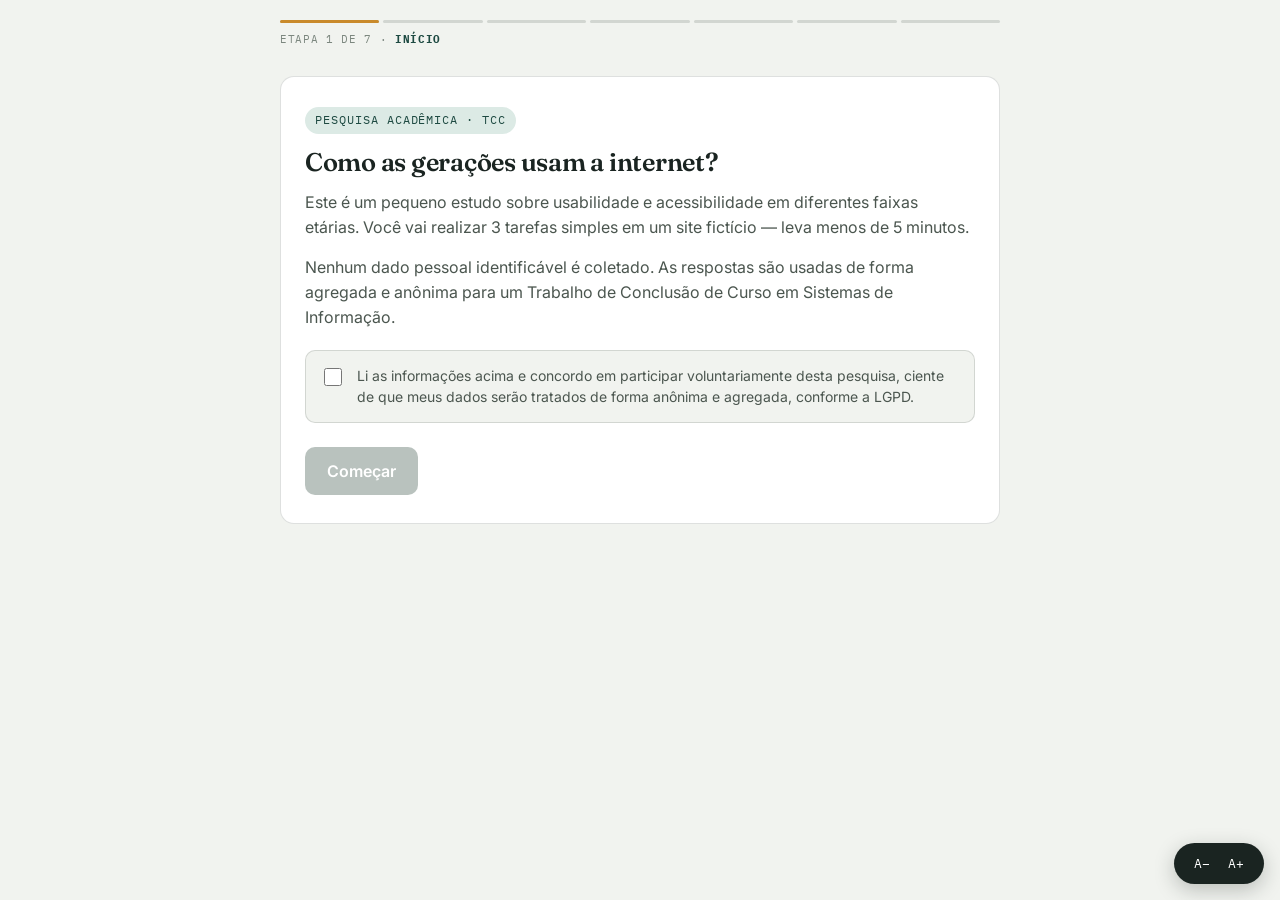
==== index.html @ c60c1086 "v1.0.0: [WIP] testes iniciais" ====
<!DOCTYPE html>
<html lang="pt-BR">
<head>
<meta charset="UTF-8">
<meta name="viewport" content="width=device-width, initial-scale=1.0">
<title>Estudo de Comportamento Digital — Relações Geracionais com a Tecnologia</title>

<!-- ============================================================
  GOOGLE TAG MANAGER
  Troque GTM-XXXXXXX pelo seu container ID assim que criar
  o contêiner em tagmanager.google.com. Instruções completas
  no arquivo LEIA-ME.md
============================================================ -->
<script>(function(w,d,s,l,i){w[l]=w[l]||[];w[l].push({'gtm.start':
new Date().getTime(),event:'gtm.js'});var f=d.getElementsByTagName(s)[0],
j=d.createElement(s),dl=l!='dataLayer'?'&l='+l:'';j.async=true;j.src=
'https://www.googletagmanager.com/gtm.js?id='+i+dl;f.parentNode.insertBefore(j,f);
})(window,document,'script','dataLayer','GTM-XXXXXXX');</script>

<link rel="preconnect" href="https://fonts.googleapis.com">
<link rel="preconnect" href="https://fonts.gstatic.com" crossorigin>
<link href="https://fonts.googleapis.com/css2?family=Fraunces:opsz,wght@9..144,400;9..144,500;9..144,600;9..144,700&family=Inter:wght@400;500;600;700&family=IBM+Plex+Mono:wght@400;500;600&display=swap" rel="stylesheet">

<style>
  :root{
    --bg:#F1F3EF;
    --paper:#FFFFFF;
    --ink:#1A2421;
    --ink-soft:#4B564F;
    --ink-faint:#7C877F;
    --teal:#2F6F63;
    --teal-dark:#1E4A42;
    --teal-pale:#DCEAE5;
    --mustard:#C98A2B;
    --mustard-pale:#F4E6C9;
    --rust:#A6432B;
    --rust-pale:#F3DFD8;
    --line:rgba(26,36,33,0.14);
    --radius:14px;
    --font-display:'Fraunces', serif;
    --font-body:'Inter', sans-serif;
    --font-mono:'IBM Plex Mono', monospace;
  }

  *{box-sizing:border-box;}
  html{-webkit-text-size-adjust:100%;}
  body{
    margin:0;
    background:var(--bg);
    color:var(--ink);
    font-family:var(--font-body);
    font-size:17px;
    line-height:1.55;
    -webkit-font-smoothing:antialiased;
  }
  h1,h2,h3{
    font-family:var(--font-display);
    font-weight:600;
    line-height:1.15;
    margin:0 0 .5em;
    letter-spacing:-0.01em;
  }
  p{margin:0 0 1em;}
  button{font-family:inherit;}
  a{color:var(--teal-dark);}

  /* -------- accessibility floor -------- */
  :focus-visible{
    outline:3px solid var(--mustard);
    outline-offset:2px;
  }
  @media (prefers-reduced-motion: reduce){
    *{animation-duration:0.01ms !important; transition-duration:0.01ms !important;}
  }

  .app{
    max-width:760px;
    margin:0 auto;
    min-height:100vh;
    display:flex;
    flex-direction:column;
  }

  /* ============ STEPPER (elemento-assinatura) ============ */
  .stepper{
    padding:20px 20px 0;
  }
  .stepper-track{
    display:flex;
    align-items:center;
    gap:4px;
  }
  .stepper-seg{
    flex:1;
    height:3px;
    background:var(--line);
    border-radius:3px;
    position:relative;
    overflow:hidden;
  }
  .stepper-seg::after{
    content:'';
    position:absolute;
    inset:0;
    background:var(--teal);
    transform:scaleX(0);
    transform-origin:left;
    transition:transform .4s ease;
  }
  .stepper-seg.done::after{transform:scaleX(1);}
  .stepper-seg.active::after{transform:scaleX(1); background:var(--mustard);}
  .stepper-label{
    font-family:var(--font-mono);
    font-size:11px;
    letter-spacing:.06em;
    color:var(--ink-faint);
    text-transform:uppercase;
    margin-top:8px;
  }
  .stepper-label b{color:var(--teal-dark);}

  main{
    flex:1;
    padding:28px 20px 60px;
  }

  .card{
    background:var(--paper);
    border:1px solid var(--line);
    border-radius:var(--radius);
    padding:28px 24px;
  }

  .eyebrow{
    font-family:var(--font-mono);
    font-size:12px;
    letter-spacing:.08em;
    text-transform:uppercase;
    color:var(--teal-dark);
    background:var(--teal-pale);
    display:inline-block;
    padding:4px 10px;
    border-radius:20px;
    margin-bottom:14px;
  }

  .lead{color:var(--ink-soft); font-size:16px;}

  /* -------- botões -------- */
  .btn{
    appearance:none;
    border:none;
    border-radius:10px;
    padding:14px 22px;
    font-size:16px;
    font-weight:600;
    cursor:pointer;
    font-family:var(--font-body);
    transition:transform .15s ease, background .15s ease;
    min-height:48px;
  }
  .btn:active{transform:scale(0.98);}
  .btn-primary{background:var(--teal); color:#fff;}
  .btn-primary:hover{background:var(--teal-dark);}
  .btn-primary:disabled{background:#B9C2BE; cursor:not-allowed;}
  .btn-ghost{background:transparent; color:var(--teal-dark); border:1.5px solid var(--line);}
  .btn-ghost:hover{border-color:var(--teal);}
  .btn-row{display:flex; gap:12px; margin-top:24px; flex-wrap:wrap;}

  /* -------- opções de escolha (perfil) -------- */
  .choice-group{margin-bottom:24px;}
  .choice-group>label.group-label{
    display:block;
    font-weight:600;
    margin-bottom:10px;
    font-size:15px;
  }
  .choice-options{display:flex; flex-wrap:wrap; gap:10px;}
  .choice-pill{
    border:1.5px solid var(--line);
    border-radius:10px;
    padding:12px 16px;
    cursor:pointer;
    font-size:15px;
    background:#fff;
    min-height:48px;
    display:flex;
    align-items:center;
    transition:border-color .15s, background .15s;
    flex:1 1 auto;
    justify-content:center;
    text-align:center;
  }
  .choice-pill input{position:absolute; opacity:0; pointer-events:none;}
  .choice-pill.selected{
    border-color:var(--teal);
    background:var(--teal-pale);
    color:var(--teal-dark);
    font-weight:600;
  }

  .consent-box{
    display:flex;
    gap:12px;
    align-items:flex-start;
    background:var(--bg);
    border:1px solid var(--line);
    border-radius:10px;
    padding:14px;
    margin-top:20px;
    font-size:14px;
    color:var(--ink-soft);
  }
  .consent-box input{margin-top:3px; width:18px; height:18px; flex-shrink:0;}

  /* -------- banner de tarefa -------- */
  .task-banner{
    background:var(--mustard-pale);
    border:1px solid var(--mustard);
    border-radius:10px;
    padding:14px 16px;
    margin-bottom:20px;
    font-size:15px;
  }
  .task-banner .tag{
    font-family:var(--font-mono);
    font-size:11px;
    letter-spacing:.06em;
    text-transform:uppercase;
    color:#8a5f1e;
    display:block;
    margin-bottom:4px;
  }

  /* -------- mock site (usado dentro das tarefas) -------- */
  .mock-site{
    border:1px solid var(--line);
    border-radius:10px;
    overflow:hidden;
    background:#fff;
  }
  .mock-nav{
    display:flex;
    justify-content:space-between;
    align-items:center;
    padding:14px 18px;
    border-bottom:1px solid var(--line);
    font-size:14px;
  }
  .mock-nav .brand{font-family:var(--font-display); font-weight:600; font-size:18px;}
  .mock-nav .links{display:flex; gap:18px; color:var(--ink-soft);}
  .mock-body{padding:22px 18px;}
  .mock-footer{
    border-top:1px solid var(--line);
    padding:16px 18px;
    font-size:12px;
    color:var(--ink-faint);
    display:flex;
    justify-content:space-between;
    flex-wrap:wrap;
    gap:8px;
  }
  .mock-footer a{color:var(--ink-faint); text-decoration:none;}
  .mock-footer a.contato-link{color:var(--teal-dark); text-decoration:underline; font-weight:600;}

  .product-grid{
    display:grid;
    grid-template-columns:repeat(auto-fill, minmax(130px,1fr));
    gap:12px;
    margin-top:16px;
  }
  .product-card{
    border:1px solid var(--line);
    border-radius:8px;
    padding:12px;
    cursor:pointer;
    text-align:center;
    font-size:13px;
    background:#fafaf8;
  }
  .product-card:hover{border-color:var(--teal);}
  .product-card .thumb{
    height:56px;
    border-radius:6px;
    background:var(--teal-pale);
    margin-bottom:8px;
  }
  .search-bar{
    display:flex;
    gap:8px;
    margin-bottom:4px;
  }
  .search-bar input{flex:1;}

  input[type=text], input[type=email]{
    width:100%;
    padding:12px 14px;
    border:1.5px solid var(--line);
    border-radius:8px;
    font-size:15px;
    font-family:inherit;
    min-height:46px;
  }
  input[type=text]:focus, input[type=email]:focus{border-color:var(--teal);}
  .field{margin-bottom:16px;}
  .field label{display:block; font-size:14px; font-weight:600; margin-bottom:6px;}
  .field-error{
    color:var(--rust);
    background:var(--rust-pale);
    border:1px solid var(--rust);
    border-radius:8px;
    padding:8px 12px;
    font-size:13px;
    margin-top:6px;
    display:none;
  }
  .field.has-error input{border-color:var(--rust);}
  .field.has-error .field-error{display:block;}

  /* -------- botão de acessibilidade flutuante -------- */
  .a11y-btn{
    position:fixed;
    right:16px;
    bottom:16px;
    z-index:40;
    background:var(--ink);
    color:#fff;
    border:none;
    border-radius:50px;
    padding:12px 16px;
    display:flex;
    gap:10px;
    font-family:var(--font-mono);
    font-size:13px;
    box-shadow:0 6px 20px rgba(26,36,33,0.25);
    cursor:pointer;
  }
  .a11y-btn span{padding:0 4px; cursor:pointer;}
  .a11y-btn span:hover{color:var(--mustard);}

  /* -------- SUS (likert) -------- */
  .likert-q{margin-bottom:26px;}
  .likert-q p{font-weight:600; margin-bottom:10px;}
  .likert-scale{display:flex; gap:6px; justify-content:space-between;}
  .likert-opt{
    flex:1;
    text-align:center;
    border:1.5px solid var(--line);
    border-radius:8px;
    padding:10px 4px;
    cursor:pointer;
    font-size:13px;
    min-height:46px;
    display:flex;
    align-items:center;
    justify-content:center;
  }
  .likert-opt.selected{border-color:var(--teal); background:var(--teal-pale); font-weight:700; color:var(--teal-dark);}
  .likert-caption{
    display:flex;
    justify-content:space-between;
    font-size:11px;
    color:var(--ink-faint);
    margin-top:4px;
  }

  /* -------- resultado -------- */
  .result-badge{
    text-align:center;
    padding:32px 20px;
    background:var(--teal-dark);
    color:#fff;
    border-radius:var(--radius);
    margin-bottom:20px;
  }
  .result-badge .eyebrow{background:rgba(255,255,255,0.15); color:#fff;}
  .result-badge h2{font-size:32px; color:#fff; margin-bottom:6px;}
  .result-badge p{color:rgba(255,255,255,0.8); margin:0;}

  .stat-row{
    display:flex;
    gap:12px;
    margin-top:20px;
    flex-wrap:wrap;
  }
  .stat{
    flex:1 1 100px;
    background:var(--bg);
    border-radius:10px;
    padding:12px 14px;
    text-align:center;
  }
  .stat .num{font-family:var(--font-mono); font-size:20px; font-weight:600; color:var(--teal-dark);}
  .stat .lbl{font-size:11px; color:var(--ink-faint); text-transform:uppercase; letter-spacing:.04em;}

  .step-section{display:none;}
  .step-section.active{display:block; animation:fadein .35s ease;}
  @keyframes fadein{from{opacity:0; transform:translateY(6px);} to{opacity:1; transform:translateY(0);}}

  @media (max-width:480px){
    main{padding:20px 16px 50px;}
    .card{padding:22px 18px;}
    .mock-nav .links{gap:10px; font-size:12px;}
  }
</style>
</head>
<body>

<!-- GTM (noscript) -->
<noscript><iframe src="https://www.googletagmanager.com/ns.html?id=GTM-XXXXXXX"
height="0" width="0" style="display:none;visibility:hidden"></iframe></noscript>

<div class="app">

  <!-- STEPPER -->
  <div class="stepper" id="stepper">
    <div class="stepper-track" id="stepperTrack"></div>
    <div class="stepper-label" id="stepperLabel"></div>
  </div>

  <main>

    <!-- 0. BOAS-VINDAS / CONSENTIMENTO -->
    <section class="step-section" data-step="welcome">
      <div class="card">
        <span class="eyebrow">Pesquisa acadêmica · TCC</span>
        <h1>Como as gerações usam a internet?</h1>
        <p class="lead">Este é um pequeno estudo sobre usabilidade e acessibilidade em diferentes faixas etárias. Você vai realizar 3 tarefas simples em um site fictício — leva menos de 5 minutos.</p>
        <p class="lead">Nenhum dado pessoal identificável é coletado. As respostas são usadas de forma agregada e anônima para um Trabalho de Conclusão de Curso em Sistemas de Informação.</p>
        <div class="consent-box">
          <input type="checkbox" id="consentCheck">
          <label for="consentCheck">Li as informações acima e concordo em participar voluntariamente desta pesquisa, ciente de que meus dados serão tratados de forma anônima e agregada, conforme a LGPD.</label>
        </div>
        <div class="btn-row">
          <button class="btn btn-primary" id="btnStart" disabled>Começar</button>
        </div>
      </div>
    </section>

    <!-- 1. PERFIL -->
    <section class="step-section" data-step="profile">
      <div class="card">
        <span class="eyebrow">Etapa 1 de 5</span>
        <h2>Rapidamente, sobre você</h2>
        <p class="lead">Só isso — nada de nome, e-mail ou dados de contato.</p>

        <div class="choice-group">
          <label class="group-label">Sua faixa etária</label>
          <div class="choice-options" data-group="faixa">
            <label class="choice-pill" data-value="18-29">18–29</label>
            <label class="choice-pill" data-value="30-49">30–49</label>
            <label class="choice-pill" data-value="50-64">50–64</label>
            <label class="choice-pill" data-value="65+">65+</label>
          </div>
        </div>

        <div class="choice-group">
          <label class="group-label">Como você avalia sua familiaridade com tecnologia?</label>
          <div class="choice-options" data-group="afinidade">
            <label class="choice-pill" data-value="baixa">Baixa</label>
            <label class="choice-pill" data-value="media">Média</label>
            <label class="choice-pill" data-value="alta">Alta</label>
          </div>
        </div>

        <div class="btn-row">
          <button class="btn btn-primary" id="btnProfileNext" disabled>Continuar</button>
        </div>
      </div>
    </section>

    <!-- 2. TAREFA 1 — encontrar contato -->
    <section class="step-section" data-step="task1">
      <div class="task-banner">
        <span class="tag">Tarefa 1 de 3</span>
        Encontre uma forma de <b>entrar em contato</b> com a empresa e clique nela.
      </div>
      <div class="mock-site">
        <div class="mock-nav">
          <div class="brand">Ateliê Raiz</div>
          <div class="links"><span>Início</span><span>Produtos</span><span>Sobre</span></div>
        </div>
        <div class="mock-body">
          <h3 style="margin-top:0">Móveis autorais, feitos à mão</h3>
          <p style="color:var(--ink-soft)">A Ateliê Raiz produz móveis artesanais desde 2011, unindo madeira de reflorestamento e design atemporal para casas que respiram história.</p>
          <div class="product-grid">
            <div class="product-card"><div class="thumb"></div>Cadeira Ipê</div>
            <div class="product-card"><div class="thumb"></div>Banco Cumaru</div>
            <div class="product-card"><div class="thumb"></div>Mesa Angico</div>
          </div>
        </div>
        <div class="mock-footer">
          <span>© 2026 Ateliê Raiz</span>
          <span>Trabalhe conosco</span>
          <a href="#" class="contato-link" id="contatoLink">Contato</a>
        </div>
      </div>
    </section>

    <!-- 3. TAREFA 2 — formulário + acessibilidade -->
    <section class="step-section" data-step="task2">
      <div class="task-banner">
        <span class="tag">Tarefa 2 de 3</span>
        Preencha o formulário abaixo com um nome e e-mail e clique em <b>Concluir cadastro</b>.
      </div>
      <div class="mock-site">
        <div class="mock-nav">
          <div class="brand">Ateliê Raiz</div>
          <div class="links"><span>Newsletter</span></div>
        </div>
        <div class="mock-body">
          <p style="color:var(--ink-soft)">Cadastre-se para receber novidades da coleção.</p>
          <form id="signupForm" novalidate>
            <div class="field">
              <label for="fName">Nome</label>
              <input type="text" id="fName" placeholder="Seu nome">
            </div>
            <div class="field" id="emailField">
              <label for="fEmail">E-mail</label>
              <input type="text" id="fEmail" placeholder="seu@email.com">
              <div class="field-error">E-mail inválido — verifique e tente novamente.</div>
            </div>
            <button type="submit" class="btn btn-primary">Concluir cadastro</button>
          </form>
        </div>
      </div>
    </section>

    <!-- 4. TAREFA 3 — busca vs menu -->
    <section class="step-section" data-step="task3">
      <div class="task-banner">
        <span class="tag">Tarefa 3 de 3</span>
        Encontre o produto <b>"Cadeira Ipê"</b> e clique nele.
      </div>
      <div class="mock-site">
        <div class="mock-nav">
          <div class="brand">Ateliê Raiz</div>
          <div class="links"><span>Todos os produtos</span></div>
        </div>
        <div class="mock-body">
          <div class="search-bar">
            <input type="text" id="searchInput" placeholder="Buscar produto...">
          </div>
          <div class="product-grid" id="productGrid">
            <div class="product-card" data-name="Banco Cumaru"><div class="thumb"></div>Banco Cumaru</div>
            <div class="product-card" data-name="Mesa Angico"><div class="thumb"></div>Mesa Angico</div>
            <div class="product-card" data-name="Luminária Peroba"><div class="thumb"></div>Luminária Peroba</div>
            <div class="product-card" data-name="Cadeira Ipê"><div class="thumb"></div>Cadeira Ipê</div>
            <div class="product-card" data-name="Estante Jatobá"><div class="thumb"></div>Estante Jatobá</div>
            <div class="product-card" data-name="Aparador Sucupira"><div class="thumb"></div>Aparador Sucupira</div>
          </div>
        </div>
      </div>
    </section>

    <!-- 5. SUS REDUZIDO -->
    <section class="step-section" data-step="sus">
      <div class="card">
        <span class="eyebrow">Etapa 5 de 5</span>
        <h2>Últimas 3 perguntas</h2>

        <div class="likert-q" data-q="1">
          <p>1. Achei as tarefas fáceis de realizar.</p>
          <div class="likert-scale"></div>
          <div class="likert-caption"><span>Discordo totalmente</span><span>Concordo totalmente</span></div>
        </div>

        <div class="likert-q" data-q="2">
          <p>2. Me senti confuso(a) em algum momento.</p>
          <div class="likert-scale"></div>
          <div class="likert-caption"><span>Discordo totalmente</span><span>Concordo totalmente</span></div>
        </div>

        <div class="likert-q" data-q="3">
          <p>3. Eu usaria um site como este no dia a dia sem dificuldade.</p>
          <div class="likert-scale"></div>
          <div class="likert-caption"><span>Discordo totalmente</span><span>Concordo totalmente</span></div>
        </div>

        <div class="btn-row">
          <button class="btn btn-primary" id="btnSusSubmit" disabled>Ver resultado</button>
        </div>
      </div>
    </section>

    <!-- 6. RESULTADO -->
    <section class="step-section" data-step="result">
      <div class="result-badge">
        <span class="eyebrow">Seu perfil</span>
        <h2 id="resultTitle">—</h2>
        <p id="resultDesc">—</p>
      </div>
      <div class="card">
        <div class="stat-row" id="statRow"></div>
        <p class="lead" style="margin-top:20px">Obrigada por participar! Se quiser ajudar ainda mais a pesquisa, envie este link para alguém de uma geração diferente da sua.</p>
        <div class="btn-row">
          <button class="btn btn-ghost" id="btnCopyLink">Copiar link do estudo</button>
        </div>
      </div>
    </section>

  </main>
</div>

<!-- botão flutuante de acessibilidade -->
<button class="a11y-btn" id="a11yBtn" aria-label="Ajustar tamanho do texto">
  <span id="a11yMinus">A−</span>
  <span id="a11yPlus">A+</span>
</button>

<script>
/* ================================================================
   ESTADO E DATALAYER
   Cada push() vira um evento disponível como gatilho no GTM.
   Ver LEIA-ME.md para a lista completa de eventos e como
   configurar as tags no GTM / dimensões personalizadas no GA4.
================================================================ */
window.dataLayer = window.dataLayer || [];
function track(event, params){
  window.dataLayer.push(Object.assign({event:event}, params || {}));
  console.log('[dataLayer]', event, params || {});
}

const state = {
  faixa:null, afinidade:null,
  dispositivo: /Mobi|Android/i.test(navigator.userAgent) ? 'mobile' : 'desktop',
  t1:{start:0,end:0,clicks:0},
  t2:{start:0,end:0,errors:0},
  t3:{start:0,end:0,usedSearch:false,clicks:0},
  sus:[null,null,null],
  fontStep:0
};

const steps = ['welcome','profile','task1','task2','task3','sus','result'];
const stepLabels = {
  welcome:'Início', profile:'Perfil', task1:'Tarefa 1',
  task2:'Tarefa 2', task3:'Tarefa 3', sus:'Avaliação', result:'Resultado'
};
let currentIndex = 0;

function renderStepper(){
  const track = document.getElementById('stepperTrack');
  const label = document.getElementById('stepperLabel');
  track.innerHTML = '';
  steps.forEach((s,i)=>{
    const seg = document.createElement('div');
    seg.className = 'stepper-seg' + (i < currentIndex ? ' done' : '') + (i === currentIndex ? ' active' : '');
    track.appendChild(seg);
  });
  label.innerHTML = 'Etapa ' + (currentIndex+1) + ' de ' + steps.length + ' · <b>' + stepLabels[steps[currentIndex]] + '</b>';
}

function goTo(name){
  document.querySelectorAll('.step-section').forEach(el=>el.classList.remove('active'));
  document.querySelector('[data-step="'+name+'"]').classList.add('active');
  currentIndex = steps.indexOf(name);
  renderStepper();
  window.scrollTo({top:0, behavior:'smooth'});
  track('step_view', {step_name:name, faixa_etaria:state.faixa, afinidade_tecnologica:state.afinidade, dispositivo:state.dispositivo});

  if(name==='task1'){ state.t1.start = Date.now(); }
  if(name==='task2'){ state.t2.start = Date.now(); }
  if(name==='task3'){ state.t3.start = Date.now(); }
}

/* -------- 0. consentimento -------- */
const consentCheck = document.getElementById('consentCheck');
const btnStart = document.getElementById('btnStart');
consentCheck.addEventListener('change', ()=>{ btnStart.disabled = !consentCheck.checked; });
btnStart.addEventListener('click', ()=>{
  track('consent_given', {});
  goTo('profile');
});

/* -------- 1. perfil -------- */
document.querySelectorAll('.choice-options').forEach(group=>{
  const key = group.dataset.group;
  group.querySelectorAll('.choice-pill').forEach(pill=>{
    pill.addEventListener('click', ()=>{
      group.querySelectorAll('.choice-pill').forEach(p=>p.classList.remove('selected'));
      pill.classList.add('selected');
      state[key] = pill.dataset.value;
      checkProfileReady();
    });
  });
});
function checkProfileReady(){
  document.getElementById('btnProfileNext').disabled = !(state.faixa && state.afinidade);
}
document.getElementById('btnProfileNext').addEventListener('click', ()=>{
  track('profile_submitted', {faixa_etaria:state.faixa, afinidade_tecnologica:state.afinidade, dispositivo:state.dispositivo});
  goTo('task1');
});

/* -------- 2. tarefa 1: contato -------- */
document.getElementById('contatoLink').addEventListener('click', (e)=>{
  e.preventDefault();
  state.t1.end = Date.now();
  const seconds = ((state.t1.end - state.t1.start)/1000).toFixed(1);
  track('task_complete', {task:'encontrar_contato', tempo_segundos:seconds, faixa_etaria:state.faixa});
  goTo('task2');
});

/* -------- 3. tarefa 2: formulário -------- */
document.getElementById('signupForm').addEventListener('submit', (e)=>{
  e.preventDefault();
  const emailVal = document.getElementById('fEmail').value.trim();
  const emailField = document.getElementById('emailField');
  const validEmail = /^[^\s@]+@[^\s@]+\.[^\s@]+$/.test(emailVal);
  if(!validEmail){
    emailField.classList.add('has-error');
    state.t2.errors++;
    track('form_error', {campo:'email', task:'cadastro', faixa_etaria:state.faixa});
    return;
  }
  emailField.classList.remove('has-error');
  state.t2.end = Date.now();
  const seconds = ((state.t2.end - state.t2.start)/1000).toFixed(1);
  track('task_complete', {task:'cadastro', tempo_segundos:seconds, erros:state.t2.errors, faixa_etaria:state.faixa});
  goTo('task3');
});

/* -------- 4. tarefa 3: busca vs menu -------- */
document.getElementById('searchInput').addEventListener('input', ()=>{
  if(!state.t3.usedSearch){
    state.t3.usedSearch = true;
    track('search_used', {task:'encontrar_produto', faixa_etaria:state.faixa});
  }
  const q = document.getElementById('searchInput').value.toLowerCase();
  document.querySelectorAll('#productGrid .product-card').forEach(card=>{
    card.style.display = card.dataset.name.toLowerCase().includes(q) ? '' : 'none';
  });
});
document.querySelectorAll('#productGrid .product-card').forEach(card=>{
  card.addEventListener('click', ()=>{
    state.t3.clicks++;
    if(card.dataset.name === 'Cadeira Ipê'){
      state.t3.end = Date.now();
      const seconds = ((state.t3.end - state.t3.start)/1000).toFixed(1);
      track('task_complete', {task:'encontrar_produto', tempo_segundos:seconds, usou_busca:state.t3.usedSearch, cliques:state.t3.clicks, faixa_etaria:state.faixa});
      goTo('sus');
    } else {
      track('wrong_click', {task:'encontrar_produto', alvo_clicado:card.dataset.name, faixa_etaria:state.faixa});
    }
  });
});

/* -------- 5. SUS reduzido -------- */
document.querySelectorAll('.likert-q').forEach(q=>{
  const scaleEl = q.querySelector('.likert-scale');
  for(let i=1;i<=5;i++){
    const opt = document.createElement('div');
    opt.className='likert-opt';
    opt.textContent=i;
    opt.addEventListener('click', ()=>{
      scaleEl.querySelectorAll('.likert-opt').forEach(o=>o.classList.remove('selected'));
      opt.classList.add('selected');
      state.sus[parseInt(q.dataset.q)-1] = i;
      checkSusReady();
    });
    scaleEl.appendChild(opt);
  }
});
function checkSusReady(){
  document.getElementById('btnSusSubmit').disabled = state.sus.includes(null);
}
document.getElementById('btnSusSubmit').addEventListener('click', ()=>{
  track('sus_submitted', {q1:state.sus[0], q2:state.sus[1], q3:state.sus[2], faixa_etaria:state.faixa});
  showResult();
  goTo('result');
});

/* -------- 6. resultado -------- */
function showResult(){
  const t1 = (state.t1.end - state.t1.start)/1000;
  const t2 = (state.t2.end - state.t2.start)/1000;
  const t3 = (state.t3.end - state.t3.start)/1000;
  const tempoTotal = (t1+t2+t3).toFixed(1);
  const cliquesExtra = state.t3.clicks - 1;

  let perfil, desc;
  if(cliquesExtra >= 2 || state.t2.errors >= 2){
    perfil = 'Explorador(a)'; desc = 'Você testa antes de decidir — clica, erra, ajusta e segue em frente.';
  } else if(tempoTotal > 45){
    perfil = 'Cauteloso(a)'; desc = 'Você lê com calma antes de agir, priorizando ter certeza a cada passo.';
  } else {
    perfil = 'Direto(a) ao ponto'; desc = 'Você identifica o caminho mais curto e vai direto a ele, sem rodeios.';
  }

  document.getElementById('resultTitle').textContent = perfil;
  document.getElementById('resultDesc').textContent = desc;

  const statRow = document.getElementById('statRow');
  statRow.innerHTML = '';
  const stats = [
    {num: tempoTotal+'s', lbl:'Tempo total'},
    {num: state.t2.errors, lbl:'Erros no formulário'},
    {num: state.t3.usedSearch ? 'Sim' : 'Não', lbl:'Usou a busca'}
  ];
  stats.forEach(s=>{
    const el = document.createElement('div');
    el.className='stat';
    el.innerHTML = '<div class="num">'+s.num+'</div><div class="lbl">'+s.lbl+'</div>';
    statRow.appendChild(el);
  });

  track('flow_completed', {
    faixa_etaria:state.faixa, afinidade_tecnologica:state.afinidade, dispositivo:state.dispositivo,
    tempo_total_segundos:tempoTotal, erros_formulario:state.t2.errors, usou_busca:state.t3.usedSearch,
    perfil_resultado:perfil
  });
}

document.getElementById('btnCopyLink').addEventListener('click', ()=>{
  navigator.clipboard.writeText(window.location.href).then(()=>{
    const btn = document.getElementById('btnCopyLink');
    const original = btn.textContent;
    btn.textContent = 'Link copiado!';
    track('share_link_copied', {faixa_etaria:state.faixa});
    setTimeout(()=>{btn.textContent = original;}, 2000);
  });
});

/* -------- botão de acessibilidade (também é dado de pesquisa) -------- */
let a11yUsed = false;
function adjustFont(delta){
  state.fontStep = Math.max(-2, Math.min(3, state.fontStep + delta));
  document.documentElement.style.fontSize = (100 + state.fontStep*10) + '%';
  if(!a11yUsed){
    a11yUsed = true;
    track('accessibility_button_used', {faixa_etaria:state.faixa, step_atual:steps[currentIndex]});
  }
}
document.getElementById('a11yPlus').addEventListener('click', ()=>adjustFont(1));
document.getElementById('a11yMinus').addEventListener('click', ()=>adjustFont(-1));

/* -------- detecção de rage click (frustração) -------- */
let lastClick = {target:null, time:0, count:0};
document.addEventListener('click', (e)=>{
  const now = Date.now();
  if(e.target === lastClick.target && (now - lastClick.time) < 700){
    lastClick.count++;
    if(lastClick.count === 2){
      track('rage_click', {elemento:e.target.tagName+(e.target.id?'#'+e.target.id:''), faixa_etaria:state.faixa, step_atual:steps[currentIndex]});
    }
  } else {
    lastClick = {target:e.target, time:now, count:0};
  }
  lastClick.time = now;
}, true);

/* -------- boot -------- */
goTo('welcome');
</script>

</body>
</html>
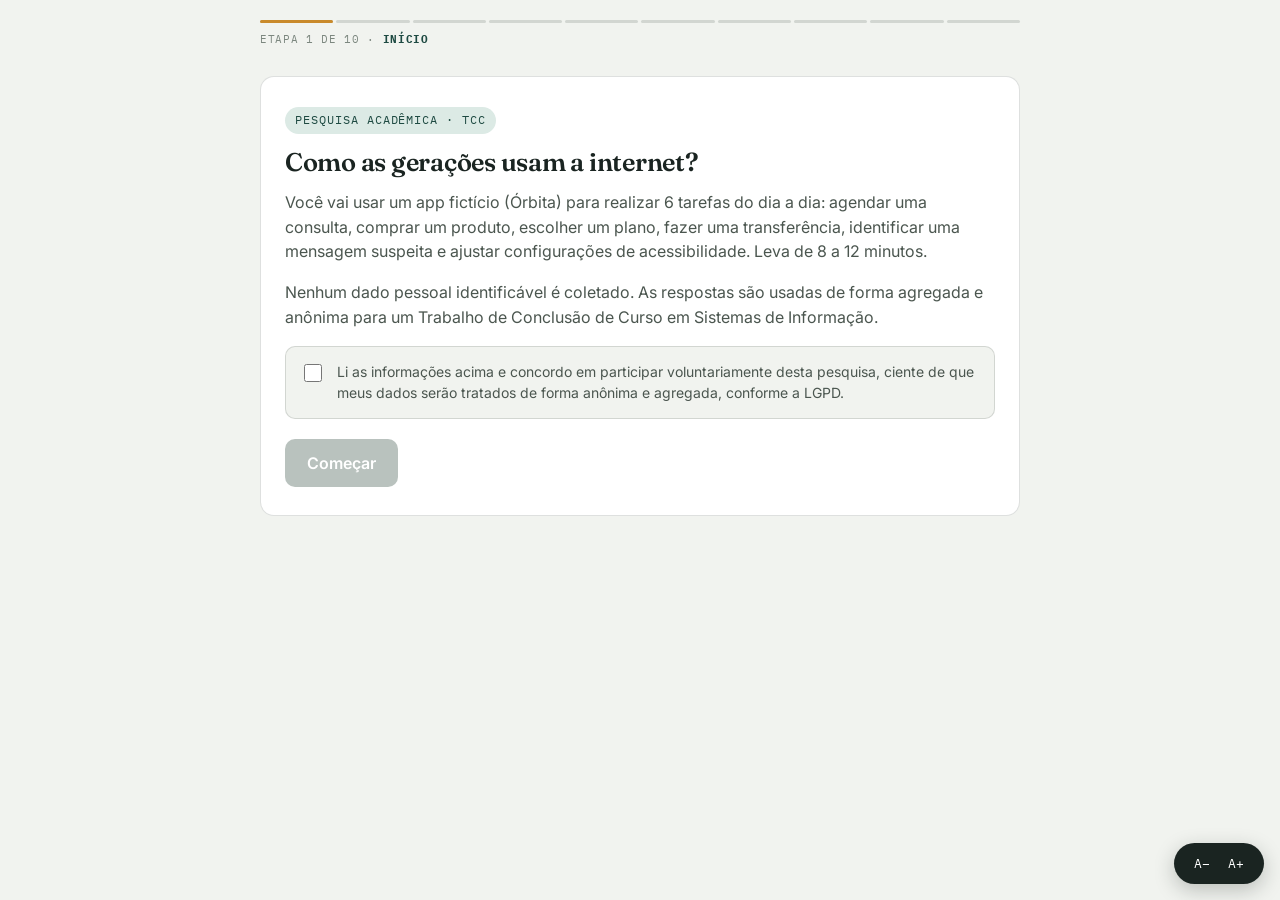
==== commit 55b9c001: "v1.0.1: [WIP] mudança de pastas" ====
--- a/index.html
+++ b/index.html
@@ -3,14 +3,8 @@
 <head>
 <meta charset="UTF-8">
 <meta name="viewport" content="width=device-width, initial-scale=1.0">
-<title>Estudo de Comportamento Digital — Relações Geracionais com a Tecnologia</title>
-
-<!-- ============================================================
-  GOOGLE TAG MANAGER
-  Troque GTM-XXXXXXX pelo seu container ID assim que criar
-  o contêiner em tagmanager.google.com. Instruções completas
-  no arquivo LEIA-ME.md
-============================================================ -->
+<title>Órbita — Estudo de Comportamento Digital</title>
+
 <script>(function(w,d,s,l,i){w[l]=w[l]||[];w[l].push({'gtm.start':
 new Date().getTime(),event:'gtm.js'});var f=d.getElementsByTagName(s)[0],
 j=d.createElement(s),dl=l!='dataLayer'?'&l='+l:'';j.async=true;j.src=
@@ -23,396 +17,259 @@
 
 <style>
   :root{
-    --bg:#F1F3EF;
-    --paper:#FFFFFF;
-    --ink:#1A2421;
-    --ink-soft:#4B564F;
-    --ink-faint:#7C877F;
-    --teal:#2F6F63;
-    --teal-dark:#1E4A42;
-    --teal-pale:#DCEAE5;
-    --mustard:#C98A2B;
-    --mustard-pale:#F4E6C9;
-    --rust:#A6432B;
-    --rust-pale:#F3DFD8;
-    --line:rgba(26,36,33,0.14);
-    --radius:14px;
-    --font-display:'Fraunces', serif;
-    --font-body:'Inter', sans-serif;
-    --font-mono:'IBM Plex Mono', monospace;
+    --bg:#F1F3EF; --paper:#FFFFFF; --ink:#1A2421; --ink-soft:#4B564F; --ink-faint:#7C877F;
+    --teal:#2F6F63; --teal-dark:#1E4A42; --teal-pale:#DCEAE5;
+    --mustard:#C98A2B; --mustard-pale:#F4E6C9;
+    --rust:#A6432B; --rust-pale:#F3DFD8;
+    --line:rgba(26,36,33,0.14); --radius:14px;
+    --font-display:'Fraunces', serif; --font-body:'Inter', sans-serif; --font-mono:'IBM Plex Mono', monospace;
   }
-
   *{box-sizing:border-box;}
-  html{-webkit-text-size-adjust:100%;}
-  body{
-    margin:0;
-    background:var(--bg);
-    color:var(--ink);
-    font-family:var(--font-body);
-    font-size:17px;
-    line-height:1.55;
-    -webkit-font-smoothing:antialiased;
-  }
-  h1,h2,h3{
-    font-family:var(--font-display);
-    font-weight:600;
-    line-height:1.15;
-    margin:0 0 .5em;
-    letter-spacing:-0.01em;
-  }
+  body{margin:0;background:var(--bg);color:var(--ink);font-family:var(--font-body);font-size:17px;line-height:1.55;-webkit-font-smoothing:antialiased;}
+  h1,h2,h3{font-family:var(--font-display);font-weight:600;line-height:1.15;margin:0 0 .5em;letter-spacing:-0.01em;}
   p{margin:0 0 1em;}
   button{font-family:inherit;}
   a{color:var(--teal-dark);}
-
-  /* -------- accessibility floor -------- */
-  :focus-visible{
-    outline:3px solid var(--mustard);
-    outline-offset:2px;
-  }
-  @media (prefers-reduced-motion: reduce){
-    *{animation-duration:0.01ms !important; transition-duration:0.01ms !important;}
-  }
-
-  .app{
-    max-width:760px;
-    margin:0 auto;
-    min-height:100vh;
-    display:flex;
-    flex-direction:column;
-  }
-
-  /* ============ STEPPER (elemento-assinatura) ============ */
-  .stepper{
-    padding:20px 20px 0;
-  }
-  .stepper-track{
-    display:flex;
-    align-items:center;
-    gap:4px;
-  }
-  .stepper-seg{
-    flex:1;
-    height:3px;
-    background:var(--line);
-    border-radius:3px;
-    position:relative;
-    overflow:hidden;
-  }
-  .stepper-seg::after{
-    content:'';
-    position:absolute;
-    inset:0;
-    background:var(--teal);
-    transform:scaleX(0);
-    transform-origin:left;
-    transition:transform .4s ease;
-  }
+  :focus-visible{outline:3px solid var(--mustard); outline-offset:2px;}
+  @media (prefers-reduced-motion: reduce){*{animation-duration:.01ms !important; transition-duration:.01ms !important;}}
+
+  .app{max-width:800px;margin:0 auto;min-height:100vh;display:flex;flex-direction:column;}
+
+  .stepper{padding:20px 20px 0;}
+  .stepper-track{display:flex;align-items:center;gap:3px;}
+  .stepper-seg{flex:1;height:3px;background:var(--line);border-radius:3px;position:relative;overflow:hidden;}
+  .stepper-seg::after{content:'';position:absolute;inset:0;background:var(--teal);transform:scaleX(0);transform-origin:left;transition:transform .4s ease;}
   .stepper-seg.done::after{transform:scaleX(1);}
   .stepper-seg.active::after{transform:scaleX(1); background:var(--mustard);}
-  .stepper-label{
-    font-family:var(--font-mono);
-    font-size:11px;
-    letter-spacing:.06em;
-    color:var(--ink-faint);
-    text-transform:uppercase;
-    margin-top:8px;
-  }
+  .stepper-label{font-family:var(--font-mono);font-size:11px;letter-spacing:.06em;color:var(--ink-faint);text-transform:uppercase;margin-top:8px;}
   .stepper-label b{color:var(--teal-dark);}
 
-  main{
-    flex:1;
-    padding:28px 20px 60px;
-  }
-
-  .card{
-    background:var(--paper);
-    border:1px solid var(--line);
-    border-radius:var(--radius);
-    padding:28px 24px;
-  }
-
-  .eyebrow{
-    font-family:var(--font-mono);
-    font-size:12px;
-    letter-spacing:.08em;
-    text-transform:uppercase;
-    color:var(--teal-dark);
-    background:var(--teal-pale);
-    display:inline-block;
-    padding:4px 10px;
-    border-radius:20px;
-    margin-bottom:14px;
-  }
-
+  main{flex:1;padding:28px 20px 60px;}
+  .card{background:var(--paper);border:1px solid var(--line);border-radius:var(--radius);padding:28px 24px;}
+  .eyebrow{font-family:var(--font-mono);font-size:12px;letter-spacing:.08em;text-transform:uppercase;color:var(--teal-dark);background:var(--teal-pale);display:inline-block;padding:4px 10px;border-radius:20px;margin-bottom:14px;}
   .lead{color:var(--ink-soft); font-size:16px;}
 
-  /* -------- botões -------- */
-  .btn{
-    appearance:none;
-    border:none;
-    border-radius:10px;
-    padding:14px 22px;
-    font-size:16px;
-    font-weight:600;
-    cursor:pointer;
-    font-family:var(--font-body);
-    transition:transform .15s ease, background .15s ease;
-    min-height:48px;
-  }
-  .btn:active{transform:scale(0.98);}
+  .btn{appearance:none;border:none;border-radius:10px;padding:14px 22px;font-size:16px;font-weight:600;cursor:pointer;transition:transform .15s ease, background .15s ease, border-color .15s ease;min-height:48px;}
+  .btn:active{transform:scale(.98);}
   .btn-primary{background:var(--teal); color:#fff;}
   .btn-primary:hover{background:var(--teal-dark);}
   .btn-primary:disabled{background:#B9C2BE; cursor:not-allowed;}
   .btn-ghost{background:transparent; color:var(--teal-dark); border:1.5px solid var(--line);}
   .btn-ghost:hover{border-color:var(--teal);}
-  .btn-row{display:flex; gap:12px; margin-top:24px; flex-wrap:wrap;}
-
-  /* -------- opções de escolha (perfil) -------- */
+  .btn-outline-teal{background:#fff;color:var(--teal-dark);border:2px solid var(--teal);}
+  .btn-outline-teal:hover{background:var(--teal-pale);}
+  .btn-sm{padding:8px 14px;font-size:13px;min-height:36px;}
+  .btn-row{display:flex; gap:12px; margin-top:20px; flex-wrap:wrap;}
+
   .choice-group{margin-bottom:24px;}
-  .choice-group>label.group-label{
-    display:block;
-    font-weight:600;
-    margin-bottom:10px;
-    font-size:15px;
-  }
+  .choice-group>label.group-label{display:block;font-weight:600;margin-bottom:10px;font-size:15px;}
   .choice-options{display:flex; flex-wrap:wrap; gap:10px;}
-  .choice-pill{
-    border:1.5px solid var(--line);
-    border-radius:10px;
-    padding:12px 16px;
-    cursor:pointer;
-    font-size:15px;
-    background:#fff;
-    min-height:48px;
-    display:flex;
-    align-items:center;
-    transition:border-color .15s, background .15s;
-    flex:1 1 auto;
-    justify-content:center;
-    text-align:center;
-  }
-  .choice-pill input{position:absolute; opacity:0; pointer-events:none;}
-  .choice-pill.selected{
-    border-color:var(--teal);
-    background:var(--teal-pale);
-    color:var(--teal-dark);
-    font-weight:600;
-  }
-
-  .consent-box{
-    display:flex;
-    gap:12px;
-    align-items:flex-start;
-    background:var(--bg);
-    border:1px solid var(--line);
-    border-radius:10px;
-    padding:14px;
-    margin-top:20px;
-    font-size:14px;
-    color:var(--ink-soft);
-  }
+  .choice-pill{border:1.5px solid var(--line);border-radius:10px;padding:12px 16px;cursor:pointer;font-size:15px;background:#fff;min-height:48px;display:flex;align-items:center;transition:border-color .15s, background .15s;flex:1 1 auto;justify-content:center;text-align:center;}
+  .choice-pill.selected{border-color:var(--teal); background:var(--teal-pale); color:var(--teal-dark); font-weight:600;}
+
+  .consent-box{display:flex;gap:12px;align-items:flex-start;background:var(--bg);border:1px solid var(--line);border-radius:10px;padding:14px;margin-top:16px;font-size:14px;color:var(--ink-soft);}
   .consent-box input{margin-top:3px; width:18px; height:18px; flex-shrink:0;}
 
-  /* -------- banner de tarefa -------- */
-  .task-banner{
-    background:var(--mustard-pale);
-    border:1px solid var(--mustard);
-    border-radius:10px;
-    padding:14px 16px;
-    margin-bottom:20px;
-    font-size:15px;
-  }
-  .task-banner .tag{
-    font-family:var(--font-mono);
-    font-size:11px;
-    letter-spacing:.06em;
-    text-transform:uppercase;
-    color:#8a5f1e;
-    display:block;
-    margin-bottom:4px;
-  }
-
-  /* -------- mock site (usado dentro das tarefas) -------- */
-  .mock-site{
-    border:1px solid var(--line);
-    border-radius:10px;
-    overflow:hidden;
-    background:#fff;
-  }
-  .mock-nav{
-    display:flex;
-    justify-content:space-between;
-    align-items:center;
-    padding:14px 18px;
-    border-bottom:1px solid var(--line);
-    font-size:14px;
-  }
-  .mock-nav .brand{font-family:var(--font-display); font-weight:600; font-size:18px;}
-  .mock-nav .links{display:flex; gap:18px; color:var(--ink-soft);}
-  .mock-body{padding:22px 18px;}
-  .mock-footer{
-    border-top:1px solid var(--line);
-    padding:16px 18px;
-    font-size:12px;
-    color:var(--ink-faint);
-    display:flex;
-    justify-content:space-between;
-    flex-wrap:wrap;
-    gap:8px;
-  }
-  .mock-footer a{color:var(--ink-faint); text-decoration:none;}
-  .mock-footer a.contato-link{color:var(--teal-dark); text-decoration:underline; font-weight:600;}
-
-  .product-grid{
-    display:grid;
-    grid-template-columns:repeat(auto-fill, minmax(130px,1fr));
-    gap:12px;
-    margin-top:16px;
-  }
-  .product-card{
-    border:1px solid var(--line);
-    border-radius:8px;
-    padding:12px;
-    cursor:pointer;
-    text-align:center;
-    font-size:13px;
-    background:#fafaf8;
-  }
-  .product-card:hover{border-color:var(--teal);}
-  .product-card .thumb{
-    height:56px;
-    border-radius:6px;
-    background:var(--teal-pale);
-    margin-bottom:8px;
-  }
-  .search-bar{
-    display:flex;
-    gap:8px;
-    margin-bottom:4px;
-  }
-  .search-bar input{flex:1;}
-
-  input[type=text], input[type=email]{
-    width:100%;
-    padding:12px 14px;
-    border:1.5px solid var(--line);
-    border-radius:8px;
-    font-size:15px;
-    font-family:inherit;
-    min-height:46px;
-  }
-  input[type=text]:focus, input[type=email]:focus{border-color:var(--teal);}
-  .field{margin-bottom:16px;}
+  .task-banner{background:var(--mustard-pale);border:1px solid var(--mustard);border-radius:10px;padding:14px 16px;margin-bottom:20px;font-size:15px;}
+  .task-banner .tag{font-family:var(--font-mono);font-size:11px;letter-spacing:.06em;text-transform:uppercase;color:#8a5f1e;display:block;margin-bottom:4px;}
+
+  input[type=text], input[type=email], input[type=date]{width:100%;padding:12px 14px;border:1.5px solid var(--line);border-radius:8px;font-size:15px;font-family:inherit;min-height:46px;background:#fff;}
+  input:focus{border-color:var(--teal);}
+  .field{margin-bottom:16px; position:relative;}
   .field label{display:block; font-size:14px; font-weight:600; margin-bottom:6px;}
-  .field-error{
-    color:var(--rust);
-    background:var(--rust-pale);
-    border:1px solid var(--rust);
-    border-radius:8px;
-    padding:8px 12px;
-    font-size:13px;
-    margin-top:6px;
-    display:none;
-  }
-  .field.has-error input{border-color:var(--rust);}
-  .field.has-error .field-error{display:block;}
-
-  /* -------- botão de acessibilidade flutuante -------- */
-  .a11y-btn{
-    position:fixed;
-    right:16px;
-    bottom:16px;
-    z-index:40;
-    background:var(--ink);
-    color:#fff;
-    border:none;
-    border-radius:50px;
-    padding:12px 16px;
-    display:flex;
-    gap:10px;
-    font-family:var(--font-mono);
-    font-size:13px;
-    box-shadow:0 6px 20px rgba(26,36,33,0.25);
-    cursor:pointer;
-  }
+  .field-error{color:var(--rust);background:var(--rust-pale);border:1px solid var(--rust);border-radius:8px;padding:8px 12px;font-size:13px;margin-top:6px;display:none;}
+  .field-error.show{display:block;}
+
+  .a11y-btn{position:fixed;right:16px;bottom:16px;z-index:40;background:var(--ink);color:#fff;border:none;border-radius:50px;padding:12px 16px;display:flex;gap:10px;font-family:var(--font-mono);font-size:13px;box-shadow:0 6px 20px rgba(26,36,33,0.25);cursor:pointer;}
   .a11y-btn span{padding:0 4px; cursor:pointer;}
   .a11y-btn span:hover{color:var(--mustard);}
 
-  /* -------- SUS (likert) -------- */
   .likert-q{margin-bottom:26px;}
   .likert-q p{font-weight:600; margin-bottom:10px;}
   .likert-scale{display:flex; gap:6px; justify-content:space-between;}
-  .likert-opt{
-    flex:1;
-    text-align:center;
-    border:1.5px solid var(--line);
-    border-radius:8px;
-    padding:10px 4px;
-    cursor:pointer;
-    font-size:13px;
-    min-height:46px;
-    display:flex;
-    align-items:center;
-    justify-content:center;
-  }
+  .likert-opt{flex:1;text-align:center;border:1.5px solid var(--line);border-radius:8px;padding:10px 4px;cursor:pointer;font-size:13px;min-height:46px;display:flex;align-items:center;justify-content:center;}
   .likert-opt.selected{border-color:var(--teal); background:var(--teal-pale); font-weight:700; color:var(--teal-dark);}
-  .likert-caption{
-    display:flex;
-    justify-content:space-between;
-    font-size:11px;
-    color:var(--ink-faint);
-    margin-top:4px;
-  }
-
-  /* -------- resultado -------- */
-  .result-badge{
-    text-align:center;
-    padding:32px 20px;
-    background:var(--teal-dark);
-    color:#fff;
-    border-radius:var(--radius);
-    margin-bottom:20px;
-  }
+  .likert-caption{display:flex; justify-content:space-between; font-size:11px; color:var(--ink-faint); margin-top:4px;}
+
+  .result-badge{text-align:center;padding:32px 20px;background:var(--teal-dark);color:#fff;border-radius:var(--radius);margin-bottom:20px;}
   .result-badge .eyebrow{background:rgba(255,255,255,0.15); color:#fff;}
   .result-badge h2{font-size:32px; color:#fff; margin-bottom:6px;}
   .result-badge p{color:rgba(255,255,255,0.8); margin:0;}
-
-  .stat-row{
-    display:flex;
-    gap:12px;
-    margin-top:20px;
-    flex-wrap:wrap;
-  }
-  .stat{
-    flex:1 1 100px;
-    background:var(--bg);
-    border-radius:10px;
-    padding:12px 14px;
-    text-align:center;
-  }
-  .stat .num{font-family:var(--font-mono); font-size:20px; font-weight:600; color:var(--teal-dark);}
+  .stat-row{display:flex; gap:12px; margin-top:20px; flex-wrap:wrap;}
+  .stat{flex:1 1 100px;background:var(--bg);border-radius:10px;padding:12px 14px;text-align:center;}
+  .stat .num{font-family:var(--font-mono); font-size:18px; font-weight:600; color:var(--teal-dark);}
   .stat .lbl{font-size:11px; color:var(--ink-faint); text-transform:uppercase; letter-spacing:.04em;}
 
   .step-section{display:none;}
   .step-section.active{display:block; animation:fadein .35s ease;}
   @keyframes fadein{from{opacity:0; transform:translateY(6px);} to{opacity:1; transform:translateY(0);}}
 
+  .site-header{display:none; position:sticky; top:0; z-index:30; background:var(--paper); border-bottom:1px solid var(--line);}
+  .site-header-inner{max-width:800px;margin:0 auto;display:flex;align-items:center;justify-content:space-between;padding:12px 20px;position:relative;}
+  .site-header .brand{font-family:var(--font-display);font-weight:600;font-size:19px;color:var(--teal-dark);}
+  .nav-left{display:flex;align-items:center;gap:6px;}
+  .nav-group{position:relative;}
+  .nav-trigger{background:none;border:none;font-family:inherit;font-size:14px;font-weight:600;color:var(--ink);cursor:pointer;padding:9px 10px;border-radius:8px;}
+  .nav-trigger:hover{background:var(--bg);}
+  .nav-dropdown{position:absolute;top:110%;left:0;background:#fff;border:1px solid var(--line);border-radius:10px;box-shadow:0 10px 30px rgba(26,36,33,.14);min-width:240px;padding:8px;display:none;z-index:50;max-height:70vh;overflow:auto;}
+  .nav-dropdown.open{display:block;}
+  .nav-dropdown button.nav-item{display:block;width:100%;text-align:left;background:none;border:none;padding:10px 12px;border-radius:8px;font-size:14px;cursor:pointer;color:var(--ink);font-family:inherit;}
+  .nav-dropdown button.nav-item:hover{background:var(--teal-pale);color:var(--teal-dark);}
+  .nav-right{display:flex;align-items:center;gap:2px;}
+  .bell-btn{position:relative;background:none;border:none;cursor:pointer;padding:9px;border-radius:8px;font-size:18px;}
+  .bell-btn:hover{background:var(--bg);}
+  .bell-badge{position:absolute;top:2px;right:2px;background:var(--rust);color:#fff;font-size:10px;border-radius:50%;width:16px;height:16px;display:flex;align-items:center;justify-content:center;font-family:var(--font-mono);}
+  .notif-panel{position:absolute;top:110%;right:0;background:#fff;border:1px solid var(--line);border-radius:10px;box-shadow:0 10px 30px rgba(26,36,33,.14);width:300px;padding:10px;display:none;z-index:50;}
+  .notif-panel.open{display:block;}
+  .notif-item{border:1px solid var(--line);border-radius:8px;padding:10px;margin-bottom:8px;font-size:13px;}
+  .notif-item.scam{background:linear-gradient(135deg,#fff3cd,#ffe0e0);border-color:#e0a500;}
+  .notif-item.alert{background:#fff8ec;border-color:#d9a404;}
+  .notif-item .notif-title{font-weight:700;margin-bottom:4px;}
+  .notif-report{margin-top:8px;font-size:12px;color:var(--teal-dark);background:none;border:1px solid var(--teal);border-radius:6px;padding:5px 9px;cursor:pointer;}
+
+  .app-dashboard{display:grid;grid-template-columns:repeat(auto-fit,minmax(140px,1fr));gap:12px;margin-bottom:20px;}
+  .dash-card{background:var(--paper);border:1px solid var(--line);border-radius:10px;padding:16px;}
+  .dash-card .dash-num{font-family:var(--font-mono);font-size:20px;font-weight:600;color:var(--teal-dark);}
+  .dash-card .dash-lbl{font-size:12px;color:var(--ink-faint);}
+
+  .task-panel{background:var(--paper);border:1px solid var(--line);border-radius:var(--radius);padding:22px;margin-top:6px;}
+  .task-panel[hidden]{display:none;}
+
+  .select-field{width:100%;padding:12px 14px;border:1.5px solid var(--line);border-radius:8px;font-size:15px;font-family:inherit;background:#fff;min-height:46px;}
+  .time-pills{display:flex;flex-wrap:wrap;gap:8px;margin-top:8px;}
+  .time-pill{border:1.5px solid var(--line);border-radius:8px;padding:8px 14px;font-size:14px;cursor:pointer;background:#fff;}
+  .time-pill.selected{border-color:var(--teal);background:var(--teal-pale);color:var(--teal-dark);font-weight:600;}
+  .time-pill.disabled{opacity:.4;cursor:not-allowed;text-decoration:line-through;}
+
+  .review-card{background:var(--bg);border-radius:10px;padding:16px;margin:16px 0;font-size:14px;}
+  .review-card .rlabel{color:var(--ink-faint);font-size:12px;text-transform:uppercase;letter-spacing:.03em;margin-top:8px;}
+  .review-card .rvalue{margin:2px 0 0;font-weight:600;}
+
+  .contact-list{max-height:170px;overflow:auto;border:1px solid var(--line);border-radius:8px;margin-top:8px;}
+  .contact-item{padding:10px 12px;font-size:14px;cursor:pointer;border-bottom:1px solid var(--line);}
+  .contact-item:last-child{border-bottom:none;}
+  .contact-item:hover{background:var(--teal-pale);}
+  .contact-item.selected{background:var(--teal-pale);font-weight:600;color:var(--teal-dark);}
+
+  .toggle-row{display:flex;align-items:center;justify-content:space-between;padding:14px 0;border-bottom:1px solid var(--line);}
+  .toggle-switch{width:46px;height:26px;border-radius:20px;background:var(--line);position:relative;cursor:pointer;flex-shrink:0;}
+  .toggle-switch::after{content:'';position:absolute;top:3px;left:3px;width:20px;height:20px;border-radius:50%;background:#fff;transition:transform .2s;}
+  .toggle-switch.on{background:var(--teal);}
+  .toggle-switch.on::after{transform:translateX(20px);}
+  .font-size-control{display:flex;align-items:center;gap:14px;}
+  .font-btn{width:38px;height:38px;border-radius:8px;border:1.5px solid var(--line);background:#fff;font-family:var(--font-mono);font-weight:600;cursor:pointer;}
+
+  .hint-text{font-size:13px;color:#8a5f1e;margin-top:10px;font-style:italic;}
+  .decoy-msg{font-size:14px;color:var(--ink-soft);}
+
+  .modal-overlay{position:fixed;inset:0;background:rgba(0,0,0,.5);display:none;align-items:center;justify-content:center;z-index:60;padding:20px;}
+  .modal-overlay.open{display:flex;}
+  .modal-box{background:#fff;border-radius:12px;padding:24px;max-width:380px;width:100%;}
+  .modal-box .fine{font-size:12px;color:var(--ink-faint);}
+  .modal-box .manage-link{background:none;border:none;color:var(--ink-faint);text-decoration:underline;font-size:13px;cursor:pointer;padding:6px 0;}
+
+  /* catálogo */
+  .toolbar{display:flex;gap:10px;flex-wrap:wrap;margin-bottom:14px;align-items:center;}
+  .toolbar .field{flex:1 1 200px;margin-bottom:0;}
+  .toolbar select{flex:0 0 auto;}
+  .suggest-box{position:absolute;top:100%;left:0;right:0;background:#fff;border:1px solid var(--line);border-radius:8px;margin-top:4px;box-shadow:0 8px 20px rgba(26,36,33,.12);z-index:20;display:none;}
+  .suggest-box.open{display:block;}
+  .suggest-item{padding:10px 12px;font-size:14px;cursor:pointer;}
+  .suggest-item:hover{background:var(--teal-pale);}
+  .product-grid{display:grid;grid-template-columns:repeat(auto-fill,minmax(150px,1fr));gap:12px;}
+  .product-card{border:1px solid var(--line);border-radius:10px;padding:14px;background:#fafaf8;transition:transform .15s ease, box-shadow .15s ease, border-color .15s ease;}
+  .product-card:hover{transform:translateY(-3px);box-shadow:0 10px 24px rgba(26,36,33,.10);border-color:var(--teal);}
+  .product-card .thumb{height:64px;border-radius:6px;background:var(--teal-pale);margin-bottom:8px;}
+  .product-card .pname{font-size:13.5px;font-weight:600;margin-bottom:2px;}
+  .product-card .pprice{font-family:var(--font-mono);font-size:13px;color:var(--teal-dark);margin-bottom:8px;}
+  .product-card .pbtns{display:flex;flex-direction:column;gap:6px;}
+
+  /* planos */
+  .plans-grid{display:grid;grid-template-columns:repeat(auto-fit,minmax(200px,1fr));gap:14px;}
+  .plan-card{border:1.5px solid var(--line);border-radius:12px;padding:20px;background:#fff;position:relative;}
+  .plan-ribbon{position:absolute;top:-11px;left:16px;background:var(--mustard);color:#fff;font-size:11px;font-family:var(--font-mono);padding:4px 10px;border-radius:20px;text-transform:uppercase;letter-spacing:.04em;}
+  .plan-card h3{font-size:19px;margin-bottom:4px;}
+  .plan-price{font-family:var(--font-mono);font-size:15px;color:var(--ink-soft);margin-bottom:6px;}
+  .plan-price b{font-size:22px;color:var(--ink);}
+  .plan-discount{font-size:12px;color:var(--teal-dark);font-weight:600;margin-bottom:14px;}
+
+  body.high-contrast{background:#000; color:#fff;}
+  body.high-contrast .card, body.high-contrast .task-panel, body.high-contrast .site-header,
+  body.high-contrast .review-card, body.high-contrast .dash-card, body.high-contrast .modal-box,
+  body.high-contrast .nav-dropdown, body.high-contrast .notif-panel, body.high-contrast .product-card,
+  body.high-contrast .plan-card, body.high-contrast .suggest-box{background:#000;border-color:#FFD400;color:#fff;}
+  body.high-contrast .btn-primary{background:#FFD400;color:#000;}
+  body.high-contrast a{color:#FFD400;}
+  body.high-contrast .eyebrow{background:#FFD400;color:#000;}
+  body.high-contrast .nav-trigger{color:#fff;}
+
   @media (max-width:480px){
     main{padding:20px 16px 50px;}
     .card{padding:22px 18px;}
-    .mock-nav .links{gap:10px; font-size:12px;}
+    .site-header-inner{padding:10px 14px;}
+    .nav-trigger{font-size:13px;padding:8px;}
   }
 </style>
 </head>
 <body>
 
-<!-- GTM (noscript) -->
-<noscript><iframe src="https://www.googletagmanager.com/ns.html?id=GTM-XXXXXXX"
-height="0" width="0" style="display:none;visibility:hidden"></iframe></noscript>
+<noscript><iframe src="https://www.googletagmanager.com/ns.html?id=GTM-XXXXXXX" height="0" width="0" style="display:none;visibility:hidden"></iframe></noscript>
+
+<header class="site-header" id="siteHeader">
+  <div class="site-header-inner">
+    <div class="nav-left">
+      <span class="brand">Órbita</span>
+      <div class="nav-group">
+        <button class="nav-trigger" data-dd="servicos">Serviços ▾</button>
+        <div class="nav-dropdown" id="dd-servicos">
+          <button class="nav-item" data-key="agendar-consulta">Agendar consulta médica</button>
+          <button class="nav-item" data-key="reagendar-consulta">Reagendar consulta</button>
+          <button class="nav-item" data-key="comprar-produto">Comprar produtos</button>
+          <button class="nav-item" data-key="ver-planos">Ver planos</button>
+          <button class="nav-item" data-key="nova-transferencia">Nova transferência</button>
+          <button class="nav-item" data-key="ver-extrato">Ver extrato</button>
+        </div>
+      </div>
+      <div class="nav-group">
+        <button class="nav-trigger" data-dd="conta">Minha Conta ▾</button>
+        <div class="nav-dropdown" id="dd-conta">
+          <button class="nav-item" data-key="dados-pessoais">Dados pessoais</button>
+          <button class="nav-item" data-key="config-acessibilidade">Configurações de acessibilidade</button>
+          <button class="nav-item" data-key="sair">Sair</button>
+        </div>
+      </div>
+    </div>
+    <div class="nav-right">
+      <div class="nav-group">
+        <button class="bell-btn" id="bellBtn">🔔<span class="bell-badge">4</span></button>
+        <div class="notif-panel" id="notifPanel">
+          <div class="notif-item" data-key="consulta">
+            <div class="notif-title">Consulta confirmada</div>
+            <div>Sua consulta de Clínico Geral foi confirmada para amanhã às 14h.</div>
+            <button class="notif-report" data-key="consulta">Reportar como suspeita</button>
+          </div>
+          <div class="notif-item" data-key="fatura">
+            <div class="notif-title">Fatura disponível</div>
+            <div>Sua fatura de outubro já está disponível para consulta.</div>
+            <button class="notif-report" data-key="fatura">Reportar como suspeita</button>
+          </div>
+          <div class="notif-item alert" data-key="acesso">
+            <div class="notif-title">🔒 Novo acesso detectado</div>
+            <div>Identificamos um acesso à sua conta a partir de um novo aparelho. Se foi você, nenhuma ação é necessária.</div>
+            <button class="notif-report" data-key="acesso">Reportar como suspeita</button>
+          </div>
+          <div class="notif-item scam" data-key="premio">
+            <div class="notif-title">🎉 VOCÊ GANHOU!!</div>
+            <div>Parabéns!! Vc foi sorteado(a) p/ receber R$500,00 AGORA. Clique e resgate em ATÉ 2 HORAS antes que expire!!!</div>
+            <button class="notif-report" data-key="premio">Reportar como suspeita</button>
+          </div>
+        </div>
+      </div>
+    </div>
+  </div>
+</header>
 
 <div class="app">
-
-  <!-- STEPPER -->
   <div class="stepper" id="stepper">
     <div class="stepper-track" id="stepperTrack"></div>
     <div class="stepper-label" id="stepperLabel"></div>
@@ -420,30 +277,25 @@
 
   <main>
 
-    <!-- 0. BOAS-VINDAS / CONSENTIMENTO -->
     <section class="step-section" data-step="welcome">
       <div class="card">
         <span class="eyebrow">Pesquisa acadêmica · TCC</span>
         <h1>Como as gerações usam a internet?</h1>
-        <p class="lead">Este é um pequeno estudo sobre usabilidade e acessibilidade em diferentes faixas etárias. Você vai realizar 3 tarefas simples em um site fictício — leva menos de 5 minutos.</p>
+        <p class="lead">Você vai usar um app fictício (Órbita) para realizar 6 tarefas do dia a dia: agendar uma consulta, comprar um produto, escolher um plano, fazer uma transferência, identificar uma mensagem suspeita e ajustar configurações de acessibilidade. Leva de 8 a 12 minutos.</p>
         <p class="lead">Nenhum dado pessoal identificável é coletado. As respostas são usadas de forma agregada e anônima para um Trabalho de Conclusão de Curso em Sistemas de Informação.</p>
         <div class="consent-box">
           <input type="checkbox" id="consentCheck">
           <label for="consentCheck">Li as informações acima e concordo em participar voluntariamente desta pesquisa, ciente de que meus dados serão tratados de forma anônima e agregada, conforme a LGPD.</label>
         </div>
-        <div class="btn-row">
-          <button class="btn btn-primary" id="btnStart" disabled>Começar</button>
-        </div>
+        <div class="btn-row"><button class="btn btn-primary" id="btnStart" disabled>Começar</button></div>
       </div>
     </section>
 
-    <!-- 1. PERFIL -->
     <section class="step-section" data-step="profile">
       <div class="card">
-        <span class="eyebrow">Etapa 1 de 5</span>
+        <span class="eyebrow">Etapa 1 de 9</span>
         <h2>Rapidamente, sobre você</h2>
         <p class="lead">Só isso — nada de nome, e-mail ou dados de contato.</p>
-
         <div class="choice-group">
           <label class="group-label">Sua faixa etária</label>
           <div class="choice-options" data-group="faixa">
@@ -453,7 +305,6 @@
             <label class="choice-pill" data-value="65+">65+</label>
           </div>
         </div>
-
         <div class="choice-group">
           <label class="group-label">Como você avalia sua familiaridade com tecnologia?</label>
           <div class="choice-options" data-group="afinidade">
@@ -462,128 +313,287 @@
             <label class="choice-pill" data-value="alta">Alta</label>
           </div>
         </div>
-
-        <div class="btn-row">
-          <button class="btn btn-primary" id="btnProfileNext" disabled>Continuar</button>
-        </div>
+        <div class="btn-row"><button class="btn btn-primary" id="btnProfileNext" disabled>Continuar</button></div>
       </div>
     </section>
 
-    <!-- 2. TAREFA 1 — encontrar contato -->
+    <!-- TAREFA 1: agendamento (com pop-up de cookies antes) -->
     <section class="step-section" data-step="task1">
       <div class="task-banner">
-        <span class="tag">Tarefa 1 de 3</span>
-        Encontre uma forma de <b>entrar em contato</b> com a empresa e clique nela.
-      </div>
-      <div class="mock-site">
-        <div class="mock-nav">
-          <div class="brand">Ateliê Raiz</div>
-          <div class="links"><span>Início</span><span>Produtos</span><span>Sobre</span></div>
-        </div>
-        <div class="mock-body">
-          <h3 style="margin-top:0">Móveis autorais, feitos à mão</h3>
-          <p style="color:var(--ink-soft)">A Ateliê Raiz produz móveis artesanais desde 2011, unindo madeira de reflorestamento e design atemporal para casas que respiram história.</p>
-          <div class="product-grid">
-            <div class="product-card"><div class="thumb"></div>Cadeira Ipê</div>
-            <div class="product-card"><div class="thumb"></div>Banco Cumaru</div>
-            <div class="product-card"><div class="thumb"></div>Mesa Angico</div>
-          </div>
-        </div>
-        <div class="mock-footer">
-          <span>© 2026 Ateliê Raiz</span>
-          <span>Trabalhe conosco</span>
-          <a href="#" class="contato-link" id="contatoLink">Contato</a>
-        </div>
+        <span class="tag">Tarefa 1 de 6</span>
+        Use o menu <b>Serviços</b> para <b>agendar uma consulta médica</b>.
+        <div class="hint-text" id="hint-task1" hidden>💡 Dica: clique em "Serviços" no menu do topo.</div>
+      </div>
+      <div class="app-dashboard">
+        <div class="dash-card"><div class="dash-num">0</div><div class="dash-lbl">Consultas agendadas</div></div>
+        <div class="dash-card"><div class="dash-num">R$ 1.240,00</div><div class="dash-lbl">Saldo disponível</div></div>
+        <div class="dash-card"><div class="dash-num">4</div><div class="dash-lbl">Notificações novas</div></div>
+      </div>
+
+      <div class="task-panel" id="agendarPanel" hidden>
+        <h3>Agendar consulta médica</h3>
+        <div class="field"><label>Tipo de atendimento</label>
+          <select class="select-field" id="tipoAtendimento">
+            <option value="">Selecione...</option>
+            <option>Clínico geral</option><option>Odontologia</option><option>Nutrição</option>
+          </select>
+        </div>
+        <div class="field"><label>Unidade</label>
+          <select class="select-field" id="unidadeAtendimento">
+            <option value="">Selecione...</option>
+            <option>UBS Centro</option><option>UBS Norte</option><option>UBS Sul</option>
+          </select>
+        </div>
+        <div class="field"><label>Data</label><input type="date" id="dataAgendamento"></div>
+        <div class="field"><label>Horário disponível</label><div class="time-pills" id="timePills"></div></div>
+        <div class="field-error" id="agendarError">Preencha todos os campos e escolha um horário antes de continuar.</div>
+        <div class="btn-row"><button class="btn btn-primary" id="btnRevisarAgendamento">Revisar agendamento</button></div>
+
+        <div id="agendarReview" hidden>
+          <div class="review-card" id="agendarReviewContent"></div>
+          <div class="btn-row">
+            <button class="btn btn-ghost" id="btnEditarAgendamento">Editar</button>
+            <button class="btn btn-primary" id="btnConfirmarAgendamento">Confirmar agendamento</button>
+          </div>
+        </div>
+        <div id="agendarSucesso" hidden>
+          <p class="lead" style="margin-top:14px">✅ Consulta agendada com sucesso.</p>
+          <div class="btn-row"><button class="btn btn-primary" id="btnContinuarT1">Continuar</button></div>
+        </div>
+      </div>
+
+      <div class="task-panel" id="reagendarPanel" hidden>
+        <p class="decoy-msg">Você ainda não possui consultas agendadas para reagendar.</p>
+        <div class="btn-row"><button class="btn btn-ghost" id="btnVoltarReagendar">Voltar</button></div>
       </div>
     </section>
 
-    <!-- 3. TAREFA 2 — formulário + acessibilidade -->
+    <!-- TAREFA 2: catálogo -->
     <section class="step-section" data-step="task2">
       <div class="task-banner">
-        <span class="tag">Tarefa 2 de 3</span>
-        Preencha o formulário abaixo com um nome e e-mail e clique em <b>Concluir cadastro</b>.
-      </div>
-      <div class="mock-site">
-        <div class="mock-nav">
-          <div class="brand">Ateliê Raiz</div>
-          <div class="links"><span>Newsletter</span></div>
-        </div>
-        <div class="mock-body">
-          <p style="color:var(--ink-soft)">Cadastre-se para receber novidades da coleção.</p>
-          <form id="signupForm" novalidate>
-            <div class="field">
-              <label for="fName">Nome</label>
-              <input type="text" id="fName" placeholder="Seu nome">
-            </div>
-            <div class="field" id="emailField">
-              <label for="fEmail">E-mail</label>
-              <input type="text" id="fEmail" placeholder="seu@email.com">
-              <div class="field-error">E-mail inválido — verifique e tente novamente.</div>
-            </div>
-            <button type="submit" class="btn btn-primary">Concluir cadastro</button>
-          </form>
-        </div>
+        <span class="tag">Tarefa 2 de 6</span>
+        Use o menu <b>Serviços → Comprar produtos</b>. Ordene por <b>menor preço</b> e adicione ao carrinho a <b>"Cadeira Ipê"</b> (a original — sem "Slim" ou "Premium" no nome).
+        <div class="hint-text" id="hint-task2" hidden>💡 Dica: clique em "Serviços" → "Comprar produtos".</div>
+      </div>
+      <div class="app-dashboard">
+        <div class="dash-card"><div class="dash-num">1</div><div class="dash-lbl">Consultas agendadas</div></div>
+        <div class="dash-card"><div class="dash-num">R$ 1.240,00</div><div class="dash-lbl">Saldo disponível</div></div>
+        <div class="dash-card"><div class="dash-num">4</div><div class="dash-lbl">Notificações novas</div></div>
+      </div>
+
+      <div class="task-panel" id="catalogoPanel" hidden>
+        <h3>Loja Órbita</h3>
+        <div class="toolbar">
+          <div class="field">
+            <input type="text" id="prodSearch" placeholder="Buscar produto...">
+            <div class="suggest-box" id="prodSuggest"></div>
+          </div>
+          <select class="select-field" id="prodSort" style="width:auto">
+            <option value="relevancia">Ordenar por: Relevância</option>
+            <option value="menor">Menor preço</option>
+            <option value="maior">Maior preço</option>
+          </select>
+        </div>
+        <div class="product-grid" id="productGrid"></div>
+        <div id="catalogoSucesso" hidden>
+          <p class="lead" style="margin-top:16px">✅ "Cadeira Ipê" adicionada ao carrinho.</p>
+          <div class="btn-row"><button class="btn btn-primary" id="btnContinuarT2">Continuar</button></div>
+        </div>
+      </div>
+
+      <div class="task-panel" id="extratoPanel2" hidden>
+        <p class="decoy-msg">Extrato: nenhuma movimentação nos últimos 7 dias.</p>
+        <div class="btn-row"><button class="btn btn-ghost" id="btnVoltarExtrato2">Voltar</button></div>
+      </div>
+      <div class="task-panel" id="agendarPanel2Decoy" hidden>
+        <p class="decoy-msg">Essa é a tela de agendamento — já usada na tarefa anterior.</p>
+        <div class="btn-row"><button class="btn btn-ghost" id="btnVoltarAgendarDecoy">Voltar</button></div>
+      </div>
+      <div class="task-panel" id="transfPanel2Decoy" hidden>
+        <p class="decoy-msg">Essa opção não é necessária para esta tarefa.</p>
+        <div class="btn-row"><button class="btn btn-ghost" id="btnVoltarTransfDecoy">Voltar</button></div>
       </div>
     </section>
 
-    <!-- 4. TAREFA 3 — busca vs menu -->
+    <!-- TAREFA 3: planos -->
     <section class="step-section" data-step="task3">
       <div class="task-banner">
-        <span class="tag">Tarefa 3 de 3</span>
-        Encontre o produto <b>"Cadeira Ipê"</b> e clique nele.
-      </div>
-      <div class="mock-site">
-        <div class="mock-nav">
-          <div class="brand">Ateliê Raiz</div>
-          <div class="links"><span>Todos os produtos</span></div>
-        </div>
-        <div class="mock-body">
-          <div class="search-bar">
-            <input type="text" id="searchInput" placeholder="Buscar produto...">
-          </div>
-          <div class="product-grid" id="productGrid">
-            <div class="product-card" data-name="Banco Cumaru"><div class="thumb"></div>Banco Cumaru</div>
-            <div class="product-card" data-name="Mesa Angico"><div class="thumb"></div>Mesa Angico</div>
-            <div class="product-card" data-name="Luminária Peroba"><div class="thumb"></div>Luminária Peroba</div>
-            <div class="product-card" data-name="Cadeira Ipê"><div class="thumb"></div>Cadeira Ipê</div>
-            <div class="product-card" data-name="Estante Jatobá"><div class="thumb"></div>Estante Jatobá</div>
-            <div class="product-card" data-name="Aparador Sucupira"><div class="thumb"></div>Aparador Sucupira</div>
-          </div>
-        </div>
+        <span class="tag">Tarefa 3 de 6</span>
+        Use o menu <b>Serviços → Ver planos</b>. Assine o plano com o <b>maior percentual de desconto</b> no pagamento anual (não é necessariamente o mais "popular").
+        <div class="hint-text" id="hint-task3" hidden>💡 Dica: clique em "Serviços" → "Ver planos".</div>
+      </div>
+      <div class="app-dashboard">
+        <div class="dash-card"><div class="dash-num">1</div><div class="dash-lbl">Consultas agendadas</div></div>
+        <div class="dash-card"><div class="dash-num">R$ 1.240,00</div><div class="dash-lbl">Saldo disponível</div></div>
+        <div class="dash-card"><div class="dash-num">4</div><div class="dash-lbl">Notificações novas</div></div>
+      </div>
+
+      <div class="task-panel" id="planosPanel" hidden>
+        <h3>Escolha seu plano</h3>
+        <div class="plans-grid">
+          <div class="plan-card">
+            <h3>Básico</h3>
+            <div class="plan-price">R$ 29,90/mês<br><b>R$ 25,90</b>/mês no anual</div>
+            <div class="plan-discount">Economize 13% no anual</div>
+            <div class="btn-row" style="margin-top:0">
+              <button class="btn btn-primary btn-sm plan-assinar" data-plan="Básico" data-desconto="13">Assinar</button>
+              <button class="btn btn-ghost btn-sm plan-saibamais">Saiba mais</button>
+            </div>
+          </div>
+          <div class="plan-card">
+            <span class="plan-ribbon">Mais popular</span>
+            <h3>Plus</h3>
+            <div class="plan-price">R$ 49,90/mês<br><b>R$ 39,90</b>/mês no anual</div>
+            <div class="plan-discount">Economize 20% no anual</div>
+            <div class="btn-row" style="margin-top:0">
+              <button class="btn btn-primary btn-sm plan-assinar" data-plan="Plus" data-desconto="20">Assinar</button>
+              <button class="btn btn-ghost btn-sm plan-saibamais">Saiba mais</button>
+            </div>
+          </div>
+          <div class="plan-card">
+            <h3>Premium</h3>
+            <div class="plan-price">R$ 79,90/mês<br><b>R$ 59,90</b>/mês no anual</div>
+            <div class="plan-discount">Economize 25% no anual</div>
+            <div class="btn-row" style="margin-top:0">
+              <button class="btn btn-primary btn-sm plan-assinar" data-plan="Premium" data-desconto="25">Assinar</button>
+              <button class="btn btn-ghost btn-sm plan-saibamais">Saiba mais</button>
+            </div>
+          </div>
+        </div>
+        <div id="planosSucesso" hidden>
+          <p class="lead" style="margin-top:16px">✅ Plano Premium assinado — era o de maior desconto anual (25%).</p>
+          <div class="btn-row"><button class="btn btn-primary" id="btnContinuarT3">Continuar</button></div>
+        </div>
+      </div>
+      <div class="task-panel" id="genericDecoyT3" hidden>
+        <p class="decoy-msg">Essa opção não é necessária para esta tarefa.</p>
+        <div class="btn-row"><button class="btn btn-ghost" id="btnVoltarDecoyT3">Voltar</button></div>
       </div>
     </section>
 
-    <!-- 5. SUS REDUZIDO -->
+    <!-- TAREFA 4: transferência -->
+    <section class="step-section" data-step="task4">
+      <div class="task-banner">
+        <span class="tag">Tarefa 4 de 6</span>
+        Use o menu <b>Serviços</b> para fazer uma <b>nova transferência</b>.
+        <div class="hint-text" id="hint-task4" hidden>💡 Dica: clique em "Serviços" → "Nova transferência".</div>
+      </div>
+      <div class="app-dashboard">
+        <div class="dash-card"><div class="dash-num">1</div><div class="dash-lbl">Consultas agendadas</div></div>
+        <div class="dash-card"><div class="dash-num">R$ 740,00</div><div class="dash-lbl">Saldo disponível</div></div>
+        <div class="dash-card"><div class="dash-num">4</div><div class="dash-lbl">Notificações novas</div></div>
+      </div>
+
+      <div class="task-panel" id="transferenciaPanel" hidden>
+        <h3>Nova transferência</h3>
+        <div class="field"><label>Buscar destinatário</label><input type="text" id="destSearch" placeholder="Digite um nome"></div>
+        <div class="contact-list" id="contactList"></div>
+        <div class="field" style="margin-top:14px"><label>Valor</label><input type="text" id="valorTransf" placeholder="R$ 0,00"></div>
+        <div class="choice-group">
+          <div class="choice-options" id="quandoGroup">
+            <label class="choice-pill" data-value="hoje">Hoje</label>
+            <label class="choice-pill" data-value="agendar">Agendar para depois</label>
+          </div>
+        </div>
+        <div class="field" id="dataTransfWrap" hidden><label>Data</label><input type="date" id="dataTransferencia"></div>
+        <div class="field-error" id="transfError">Selecione um destinatário e informe um valor válido.</div>
+        <div class="btn-row"><button class="btn btn-primary" id="btnRevisarTransf">Revisar transferência</button></div>
+
+        <div id="transfReview" hidden>
+          <div class="review-card" id="transfReviewContent"></div>
+          <div class="consent-box"><input type="checkbox" id="checkRevisado"><label for="checkRevisado">Confirmo que revisei os dados acima.</label></div>
+          <div class="field-error" id="confirmDecoyMsg">Isso adicionaria um novo destinatário. Use o botão à esquerda para confirmar a transferência.</div>
+          <div class="btn-row">
+            <button class="btn btn-ghost" id="btnEditarTransf">Editar</button>
+            <button class="btn btn-primary" id="btnConfirmarTransf" disabled>Confirmar transferência</button>
+            <button class="btn btn-outline-teal" id="btnConfirmarNovoDest" disabled>Confirmar e adicionar novo destinatário</button>
+          </div>
+        </div>
+        <div id="transfSucesso" hidden>
+          <p class="lead" style="margin-top:14px">✅ Transferência confirmada. Protocolo <span id="protocoloNum"></span>.</p>
+          <div class="btn-row"><button class="btn btn-primary" id="btnContinuarT4">Continuar</button></div>
+        </div>
+      </div>
+
+      <div class="task-panel" id="extratoPanel" hidden>
+        <p class="decoy-msg">Extrato: nenhuma movimentação nos últimos 7 dias.</p>
+        <div class="btn-row"><button class="btn btn-ghost" id="btnVoltarExtrato">Voltar</button></div>
+      </div>
+      <div class="task-panel" id="genericDecoyT4" hidden>
+        <p class="decoy-msg">Essa opção não é necessária para esta tarefa.</p>
+        <div class="btn-row"><button class="btn btn-ghost" id="btnVoltarDecoyT4">Voltar</button></div>
+      </div>
+    </section>
+
+    <!-- TAREFA 5: phishing -->
+    <section class="step-section" data-step="task5">
+      <div class="task-banner">
+        <span class="tag">Tarefa 5 de 6</span>
+        Abra o ícone de <b>notificações (🔔)</b> no topo e identifique a mensagem que é uma <b>tentativa de golpe</b>, reportando-a. Cuidado: nem toda mensagem urgente é golpe.
+        <div class="hint-text" id="hint-task5" hidden>💡 Dica: clique no sino no canto superior direito.</div>
+      </div>
+      <div class="app-dashboard">
+        <div class="dash-card"><div class="dash-num">1</div><div class="dash-lbl">Consultas agendadas</div></div>
+        <div class="dash-card"><div class="dash-num">R$ 740,00</div><div class="dash-lbl">Saldo disponível</div></div>
+        <div class="dash-card"><div class="dash-num">4</div><div class="dash-lbl">Notificações novas</div></div>
+      </div>
+      <div id="t5Feedback"></div>
+      <div id="t5Sucesso" hidden>
+        <div class="card">
+          <p class="lead" style="margin:0">✅ Mensagem identificada corretamente como tentativa de golpe.</p>
+          <div class="btn-row"><button class="btn btn-primary" id="btnContinuarT5">Continuar</button></div>
+        </div>
+      </div>
+    </section>
+
+    <!-- TAREFA 6: acessibilidade -->
+    <section class="step-section" data-step="task6">
+      <div class="task-banner">
+        <span class="tag">Tarefa 6 de 6</span>
+        Vá em <b>Minha Conta</b> → <b>Configurações de acessibilidade</b>, ative o alto contraste, aumente o tamanho da fonte e salve.
+        <div class="hint-text" id="hint-task6" hidden>💡 Dica: clique em "Minha Conta" no menu do topo.</div>
+      </div>
+      <div class="app-dashboard">
+        <div class="dash-card"><div class="dash-num">1</div><div class="dash-lbl">Consultas agendadas</div></div>
+        <div class="dash-card"><div class="dash-num">R$ 740,00</div><div class="dash-lbl">Saldo disponível</div></div>
+        <div class="dash-card"><div class="dash-num">4</div><div class="dash-lbl">Notificações novas</div></div>
+      </div>
+
+      <div class="task-panel" id="configPanel" hidden>
+        <h3>Configurações de acessibilidade</h3>
+        <div class="toggle-row"><span>Modo alto contraste</span><div class="toggle-switch" id="contrastToggle"></div></div>
+        <div class="toggle-row"><span>Tamanho da fonte</span>
+          <div class="font-size-control">
+            <button class="font-btn" id="fontMinusSettings">A−</button>
+            <span id="fontStepLabel">Padrão</span>
+            <button class="font-btn" id="fontPlusSettings">A+</button>
+          </div>
+        </div>
+        <div class="btn-row"><button class="btn btn-primary" id="btnSalvarConfig" disabled>Salvar alterações</button></div>
+        <div id="configSucesso" hidden>
+          <p class="lead" style="margin-top:14px">✅ Preferências salvas.</p>
+          <div class="btn-row"><button class="btn btn-primary" id="btnContinuarT6">Continuar</button></div>
+        </div>
+      </div>
+
+      <div class="task-panel" id="dadosPessoaisPanel" hidden>
+        <p class="decoy-msg">Nome, CPF e endereço cadastrados — nenhuma alteração disponível nesta tela.</p>
+        <div class="btn-row"><button class="btn btn-ghost" id="btnVoltarDados">Voltar</button></div>
+      </div>
+    </section>
+
     <section class="step-section" data-step="sus">
       <div class="card">
-        <span class="eyebrow">Etapa 5 de 5</span>
-        <h2>Últimas 3 perguntas</h2>
-
-        <div class="likert-q" data-q="1">
-          <p>1. Achei as tarefas fáceis de realizar.</p>
-          <div class="likert-scale"></div>
-          <div class="likert-caption"><span>Discordo totalmente</span><span>Concordo totalmente</span></div>
-        </div>
-
-        <div class="likert-q" data-q="2">
-          <p>2. Me senti confuso(a) em algum momento.</p>
-          <div class="likert-scale"></div>
-          <div class="likert-caption"><span>Discordo totalmente</span><span>Concordo totalmente</span></div>
-        </div>
-
-        <div class="likert-q" data-q="3">
-          <p>3. Eu usaria um site como este no dia a dia sem dificuldade.</p>
-          <div class="likert-scale"></div>
-          <div class="likert-caption"><span>Discordo totalmente</span><span>Concordo totalmente</span></div>
-        </div>
-
-        <div class="btn-row">
-          <button class="btn btn-primary" id="btnSusSubmit" disabled>Ver resultado</button>
-        </div>
+        <span class="eyebrow">Etapa 9 de 9</span>
+        <h2>Últimas perguntas</h2>
+        <div class="likert-q" data-q="1"><p>1. Consegui concluir as tarefas sem ajuda externa.</p><div class="likert-scale"></div><div class="likert-caption"><span>Discordo totalmente</span><span>Concordo totalmente</span></div></div>
+        <div class="likert-q" data-q="2"><p>2. Em algum momento me senti perdido(a) ou inseguro(a).</p><div class="likert-scale"></div><div class="likert-caption"><span>Discordo totalmente</span><span>Concordo totalmente</span></div></div>
+        <div class="likert-q" data-q="3"><p>3. Em algum momento cliquei em algo achando que era outra coisa.</p><div class="likert-scale"></div><div class="likert-caption"><span>Discordo totalmente</span><span>Concordo totalmente</span></div></div>
+        <div class="likert-q" data-q="4"><p>4. Eu usaria um app como este no dia a dia sem dificuldade.</p><div class="likert-scale"></div><div class="likert-caption"><span>Discordo totalmente</span><span>Concordo totalmente</span></div></div>
+        <div class="btn-row"><button class="btn btn-primary" id="btnSusSubmit" disabled>Ver resultado</button></div>
       </div>
     </section>
 
-    <!-- 6. RESULTADO -->
     <section class="step-section" data-step="result">
       <div class="result-badge">
         <span class="eyebrow">Seu perfil</span>
@@ -593,28 +603,38 @@
       <div class="card">
         <div class="stat-row" id="statRow"></div>
         <p class="lead" style="margin-top:20px">Obrigada por participar! Se quiser ajudar ainda mais a pesquisa, envie este link para alguém de uma geração diferente da sua.</p>
-        <div class="btn-row">
-          <button class="btn btn-ghost" id="btnCopyLink">Copiar link do estudo</button>
-        </div>
+        <div class="btn-row"><button class="btn btn-ghost" id="btnCopyLink">Copiar link do estudo</button></div>
       </div>
     </section>
 
   </main>
 </div>
 
-<!-- botão flutuante de acessibilidade -->
 <button class="a11y-btn" id="a11yBtn" aria-label="Ajustar tamanho do texto">
-  <span id="a11yMinus">A−</span>
-  <span id="a11yPlus">A+</span>
+  <span id="a11yMinus">A−</span><span id="a11yPlus">A+</span>
 </button>
 
+<div class="modal-overlay" id="sairModal">
+  <div class="modal-box">
+    <h3>Tem certeza que deseja sair?</h3>
+    <p class="lead">Você ainda está no meio de um atendimento.</p>
+    <div class="btn-row">
+      <button class="btn btn-ghost" id="btnCancelarSair">Cancelar</button>
+      <button class="btn btn-primary" id="btnConfirmarSair">Sair mesmo assim</button>
+    </div>
+  </div>
+</div>
+
+<div class="modal-overlay" id="cookieModal">
+  <div class="modal-box">
+    <h3>Este site usa cookies</h3>
+    <p class="fine">Usamos cookies para melhorar sua experiência, personalizar conteúdo e analisar o tráfego. Ao continuar, você concorda com nossa política de privacidade.</p>
+    <div class="btn-row"><button class="btn btn-primary" id="btnAceitarCookies" style="width:100%">Aceitar tudo</button></div>
+    <button class="manage-link" id="btnGerenciarCookies">Gerenciar preferências</button>
+  </div>
+</div>
+
 <script>
-/* ================================================================
-   ESTADO E DATALAYER
-   Cada push() vira um evento disponível como gatilho no GTM.
-   Ver LEIA-ME.md para a lista completa de eventos e como
-   configurar as tags no GTM / dimensões personalizadas no GA4.
-================================================================ */
 window.dataLayer = window.dataLayer || [];
 function track(event, params){
   window.dataLayer.push(Object.assign({event:event}, params || {}));
@@ -624,31 +644,38 @@
 const state = {
   faixa:null, afinidade:null,
   dispositivo: /Mobi|Android/i.test(navigator.userAgent) ? 'mobile' : 'desktop',
-  t1:{start:0,end:0,clicks:0},
-  t2:{start:0,end:0,errors:0},
-  t3:{start:0,end:0,usedSearch:false,clicks:0},
-  sus:[null,null,null],
-  fontStep:0
+  t1:{start:0,end:0,decoyClicks:0,errors:0},
+  t2:{start:0,end:0,decoyClicks:0},
+  t3:{start:0,end:0,decoyClicks:0},
+  t4:{start:0,end:0,decoyClicks:0,errors:0,searchUsed:false,wrongConfirmClicks:0},
+  t5:{start:0,end:0,falsePositives:0},
+  t6:{start:0,end:0,foundVia:null},
+  sus:[null,null,null,null],
+  fontStep:0,
+  highContrast:false,
+  a11yUsedEarly:false,
+  selectedContact:null,
+  cookieChoice:null
 };
 
-const steps = ['welcome','profile','task1','task2','task3','sus','result'];
-const stepLabels = {
-  welcome:'Início', profile:'Perfil', task1:'Tarefa 1',
-  task2:'Tarefa 2', task3:'Tarefa 3', sus:'Avaliação', result:'Resultado'
-};
+const steps = ['welcome','profile','task1','task2','task3','task4','task5','task6','sus','result'];
+const stepLabels = {welcome:'Início',profile:'Perfil',task1:'Tarefa 1',task2:'Tarefa 2',task3:'Tarefa 3',task4:'Tarefa 4',task5:'Tarefa 5',task6:'Tarefa 6',sus:'Avaliação',result:'Resultado'};
 let currentIndex = 0;
+let hintTimer = null;
 
 function renderStepper(){
-  const track = document.getElementById('stepperTrack');
+  const trackEl = document.getElementById('stepperTrack');
   const label = document.getElementById('stepperLabel');
-  track.innerHTML = '';
+  trackEl.innerHTML = '';
   steps.forEach((s,i)=>{
     const seg = document.createElement('div');
     seg.className = 'stepper-seg' + (i < currentIndex ? ' done' : '') + (i === currentIndex ? ' active' : '');
-    track.appendChild(seg);
+    trackEl.appendChild(seg);
   });
   label.innerHTML = 'Etapa ' + (currentIndex+1) + ' de ' + steps.length + ' · <b>' + stepLabels[steps[currentIndex]] + '</b>';
 }
+
+const taskSteps = ['task1','task2','task3','task4','task5','task6'];
 
 function goTo(name){
   document.querySelectorAll('.step-section').forEach(el=>el.classList.remove('active'));
@@ -656,96 +683,391 @@
   currentIndex = steps.indexOf(name);
   renderStepper();
   window.scrollTo({top:0, behavior:'smooth'});
+  closeAllDropdowns();
+  document.getElementById('siteHeader').style.display = taskSteps.includes(name) ? 'flex' : 'none';
   track('step_view', {step_name:name, faixa_etaria:state.faixa, afinidade_tecnologica:state.afinidade, dispositivo:state.dispositivo});
 
-  if(name==='task1'){ state.t1.start = Date.now(); }
-  if(name==='task2'){ state.t2.start = Date.now(); }
-  if(name==='task3'){ state.t3.start = Date.now(); }
-}
+  if(hintTimer) clearTimeout(hintTimer);
+  if(taskSteps.includes(name)){
+    const hintEl = document.getElementById('hint-'+name);
+    if(hintEl){
+      hintTimer = setTimeout(()=>{
+        hintEl.hidden = false;
+        track('hint_shown', {step_name:name, faixa_etaria:state.faixa});
+      }, 18000);
+    }
+  }
+  if(name==='task1'){
+    state.t1.start = Date.now();
+    if(!state.cookieChoice) document.getElementById('cookieModal').classList.add('open');
+  }
+  if(name==='task2') state.t2.start = Date.now();
+  if(name==='task3') state.t3.start = Date.now();
+  if(name==='task4') state.t4.start = Date.now();
+  if(name==='task5') state.t5.start = Date.now();
+  if(name==='task6') state.t6.start = Date.now();
+}
+
+/* -------- cookie modal -------- */
+document.getElementById('btnAceitarCookies').addEventListener('click', ()=>{
+  state.cookieChoice = 'aceitar_tudo';
+  document.getElementById('cookieModal').classList.remove('open');
+  track('cookie_consent', {escolha:'aceitar_tudo', faixa_etaria:state.faixa});
+});
+document.getElementById('btnGerenciarCookies').addEventListener('click', ()=>{
+  state.cookieChoice = 'gerenciar';
+  document.getElementById('cookieModal').classList.remove('open');
+  track('cookie_consent', {escolha:'gerenciar_preferencias', faixa_etaria:state.faixa});
+});
 
 /* -------- 0. consentimento -------- */
 const consentCheck = document.getElementById('consentCheck');
 const btnStart = document.getElementById('btnStart');
 consentCheck.addEventListener('change', ()=>{ btnStart.disabled = !consentCheck.checked; });
-btnStart.addEventListener('click', ()=>{
-  track('consent_given', {});
-  goTo('profile');
-});
+btnStart.addEventListener('click', ()=>{ track('consent_given', {}); goTo('profile'); });
 
 /* -------- 1. perfil -------- */
-document.querySelectorAll('.choice-options').forEach(group=>{
+document.querySelectorAll('.choice-options[data-group]').forEach(group=>{
   const key = group.dataset.group;
   group.querySelectorAll('.choice-pill').forEach(pill=>{
     pill.addEventListener('click', ()=>{
       group.querySelectorAll('.choice-pill').forEach(p=>p.classList.remove('selected'));
       pill.classList.add('selected');
       state[key] = pill.dataset.value;
-      checkProfileReady();
+      document.getElementById('btnProfileNext').disabled = !(state.faixa && state.afinidade);
     });
   });
 });
-function checkProfileReady(){
-  document.getElementById('btnProfileNext').disabled = !(state.faixa && state.afinidade);
-}
 document.getElementById('btnProfileNext').addEventListener('click', ()=>{
   track('profile_submitted', {faixa_etaria:state.faixa, afinidade_tecnologica:state.afinidade, dispositivo:state.dispositivo});
   goTo('task1');
 });
 
-/* -------- 2. tarefa 1: contato -------- */
-document.getElementById('contatoLink').addEventListener('click', (e)=>{
-  e.preventDefault();
+/* -------- navegação: dropdowns -------- */
+function closeAllDropdowns(){
+  document.querySelectorAll('.nav-dropdown, .notif-panel, .suggest-box').forEach(d=>d.classList.remove('open'));
+}
+document.querySelectorAll('.nav-trigger').forEach(btn=>{
+  btn.addEventListener('click', (e)=>{
+    e.stopPropagation();
+    const dd = document.getElementById('dd-'+btn.dataset.dd);
+    const wasOpen = dd.classList.contains('open');
+    closeAllDropdowns();
+    if(!wasOpen) dd.classList.add('open');
+  });
+});
+document.getElementById('bellBtn').addEventListener('click', (e)=>{
+  e.stopPropagation();
+  const p = document.getElementById('notifPanel');
+  const wasOpen = p.classList.contains('open');
+  closeAllDropdowns();
+  if(!wasOpen) p.classList.add('open');
+});
+document.addEventListener('click', closeAllDropdowns);
+
+/* -------- itens de navegação (alvo x isca) -------- */
+const navTargets = {task1:'agendar-consulta', task2:'comprar-produto', task3:'ver-planos', task4:'nova-transferencia', task6:'config-acessibilidade'};
+document.querySelectorAll('.nav-item').forEach(item=>{
+  item.addEventListener('click', (e)=>{
+    e.stopPropagation();
+    const key = item.dataset.key;
+    const stepName = steps[currentIndex];
+    track('nav_item_click', {item:key, step_atual:stepName});
+    if(key === 'sair'){ document.getElementById('sairModal').classList.add('open'); closeAllDropdowns(); return; }
+    if(navTargets[stepName] === key){
+      revealTarget(key, stepName);
+    } else {
+      handleDecoy(key, stepName);
+    }
+    closeAllDropdowns();
+  });
+});
+document.getElementById('btnCancelarSair').addEventListener('click', ()=>{document.getElementById('sairModal').classList.remove('open'); track('decoy_click',{item:'sair-cancelar'});});
+document.getElementById('btnConfirmarSair').addEventListener('click', ()=>{document.getElementById('sairModal').classList.remove('open'); track('decoy_click',{item:'sair-confirmado'});});
+
+function hideAllPanelsIn(stepName){
+  document.querySelector('[data-step="'+stepName+'"]').querySelectorAll('.task-panel').forEach(p=>p.hidden=true);
+}
+function revealTarget(key, stepName){
+  hideAllPanelsIn(stepName);
+  if(key==='agendar-consulta'){ document.getElementById('agendarPanel').hidden=false; buildTimePills(); }
+  if(key==='comprar-produto'){ document.getElementById('catalogoPanel').hidden=false; renderProducts(); }
+  if(key==='ver-planos'){ document.getElementById('planosPanel').hidden=false; }
+  if(key==='nova-transferencia'){ document.getElementById('transferenciaPanel').hidden=false; buildContactList(''); }
+  if(key==='config-acessibilidade'){
+    document.getElementById('configPanel').hidden=false;
+    if(!state.t6.foundVia) state.t6.foundVia='menu';
+    syncConfigUI();
+  }
+}
+function handleDecoy(key, stepName){
+  hideAllPanelsIn(stepName);
+  const map = {
+    task1:{state:state.t1, panel:{'reagendar-consulta':'reagendarPanel'}},
+    task2:{state:state.t2, panel:{'ver-extrato':'extratoPanel2','agendar-consulta':'agendarPanel2Decoy','nova-transferencia':'transfPanel2Decoy'}},
+    task3:{state:state.t3, panel:{}},
+    task4:{state:state.t4, panel:{'ver-extrato':'extratoPanel'}}
+  };
+  if(map[stepName]){
+    map[stepName].state.decoyClicks++;
+    const panelId = map[stepName].panel[key];
+    if(panelId){ document.getElementById(panelId).hidden=false; }
+    else { const gd = document.getElementById('genericDecoyT3') || document.getElementById('genericDecoyT4'); if(document.querySelector('[data-step="'+stepName+'"] #genericDecoyT3')) document.getElementById('genericDecoyT3').hidden=false; if(document.querySelector('[data-step="'+stepName+'"] #genericDecoyT4')) document.getElementById('genericDecoyT4').hidden=false; }
+  } else if(stepName==='task6' && key==='dados-pessoais'){
+    document.getElementById('dadosPessoaisPanel').hidden=false;
+  }
+  track('decoy_click', {item:key, step_atual:stepName});
+}
+document.getElementById('btnVoltarReagendar').addEventListener('click', ()=>{document.getElementById('reagendarPanel').hidden=true;});
+document.getElementById('btnVoltarExtrato2').addEventListener('click', ()=>{document.getElementById('extratoPanel2').hidden=true;});
+document.getElementById('btnVoltarAgendarDecoy').addEventListener('click', ()=>{document.getElementById('agendarPanel2Decoy').hidden=true;});
+document.getElementById('btnVoltarTransfDecoy').addEventListener('click', ()=>{document.getElementById('transfPanel2Decoy').hidden=true;});
+document.getElementById('btnVoltarDecoyT3').addEventListener('click', ()=>{document.getElementById('genericDecoyT3').hidden=true;});
+document.getElementById('btnVoltarExtrato').addEventListener('click', ()=>{document.getElementById('extratoPanel').hidden=true;});
+document.getElementById('btnVoltarDecoyT4').addEventListener('click', ()=>{document.getElementById('genericDecoyT4').hidden=true;});
+document.getElementById('btnVoltarDados').addEventListener('click', ()=>{document.getElementById('dadosPessoaisPanel').hidden=true;});
+
+/* -------- tarefa 1: agendamento -------- */
+function buildTimePills(){
+  const wrap = document.getElementById('timePills');
+  if(wrap.children.length) return;
+  const slots = ['09:00','09:30','10:00','10:30','14:00','14:30','15:00'];
+  const disabledIdx = [1,4];
+  slots.forEach((s,i)=>{
+    const el = document.createElement('div');
+    el.className = 'time-pill' + (disabledIdx.includes(i) ? ' disabled' : '');
+    el.textContent = s + (disabledIdx.includes(i) ? ' (indisponível)' : '');
+    if(!disabledIdx.includes(i)){
+      el.addEventListener('click', ()=>{
+        wrap.querySelectorAll('.time-pill').forEach(p=>p.classList.remove('selected'));
+        el.classList.add('selected');
+        el.dataset.selectedTime = s;
+      });
+    }
+    wrap.appendChild(el);
+  });
+}
+document.getElementById('btnRevisarAgendamento').addEventListener('click', ()=>{
+  const tipo = document.getElementById('tipoAtendimento').value;
+  const unidade = document.getElementById('unidadeAtendimento').value;
+  const data = document.getElementById('dataAgendamento').value;
+  const horarioEl = document.querySelector('#timePills .time-pill.selected');
+  const errBox = document.getElementById('agendarError');
+  if(!tipo || !unidade || !data || !horarioEl){
+    errBox.classList.add('show');
+    state.t1.errors++;
+    track('form_error', {task:'agendamento', faixa_etaria:state.faixa});
+    return;
+  }
+  errBox.classList.remove('show');
+  const horario = horarioEl.dataset.selectedTime;
+  document.getElementById('agendarReviewContent').innerHTML =
+    '<div class="rlabel">Tipo</div><div class="rvalue">'+tipo+'</div>'+
+    '<div class="rlabel">Unidade</div><div class="rvalue">'+unidade+'</div>'+
+    '<div class="rlabel">Data e horário</div><div class="rvalue">'+data+' às '+horario+'</div>';
+  document.getElementById('agendarReview').hidden = false;
+});
+document.getElementById('btnEditarAgendamento').addEventListener('click', ()=>{document.getElementById('agendarReview').hidden=true;});
+document.getElementById('btnConfirmarAgendamento').addEventListener('click', ()=>{
   state.t1.end = Date.now();
   const seconds = ((state.t1.end - state.t1.start)/1000).toFixed(1);
-  track('task_complete', {task:'encontrar_contato', tempo_segundos:seconds, faixa_etaria:state.faixa});
-  goTo('task2');
-});
-
-/* -------- 3. tarefa 2: formulário -------- */
-document.getElementById('signupForm').addEventListener('submit', (e)=>{
-  e.preventDefault();
-  const emailVal = document.getElementById('fEmail').value.trim();
-  const emailField = document.getElementById('emailField');
-  const validEmail = /^[^\s@]+@[^\s@]+\.[^\s@]+$/.test(emailVal);
-  if(!validEmail){
-    emailField.classList.add('has-error');
-    state.t2.errors++;
-    track('form_error', {campo:'email', task:'cadastro', faixa_etaria:state.faixa});
+  track('task_complete', {task:'agendamento', tempo_segundos:seconds, tentativas_isca:state.t1.decoyClicks, erros:state.t1.errors, faixa_etaria:state.faixa});
+  document.getElementById('agendarReview').hidden = true;
+  document.getElementById('agendarSucesso').hidden = false;
+});
+document.getElementById('btnContinuarT1').addEventListener('click', ()=>goTo('task2'));
+
+/* -------- tarefa 2: catálogo -------- */
+const products = [
+  {name:'Cadeira Ipê', price:890},
+  {name:'Cadeira Ipê Slim', price:690},
+  {name:'Cadeira Ipê Premium', price:1290},
+  {name:'Banco Cumaru', price:450},
+  {name:'Mesa Angico', price:2100},
+  {name:'Luminária Peroba', price:320},
+  {name:'Estante Jatobá', price:1780},
+  {name:'Aparador Sucupira', price:990},
+  {name:'Poltrona Vinhático', price:1450},
+  {name:'Tapete Baru', price:610}
+];
+function renderProducts(){
+  const sort = document.getElementById('prodSort').value;
+  let list = products.slice();
+  if(sort==='menor') list.sort((a,b)=>a.price-b.price);
+  if(sort==='maior') list.sort((a,b)=>b.price-a.price);
+  const grid = document.getElementById('productGrid');
+  grid.innerHTML = '';
+  list.forEach(p=>{
+    const el = document.createElement('div');
+    el.className = 'product-card';
+    el.innerHTML = '<div class="thumb"></div><div class="pname">'+p.name+'</div><div class="pprice">R$ '+p.price.toLocaleString('pt-BR')+',00</div>'+
+      '<div class="pbtns"><button class="btn btn-primary btn-sm add-cart" data-name="'+p.name+'">Adicionar ao carrinho</button><button class="btn btn-ghost btn-sm ver-detalhes">Ver detalhes</button></div>';
+    grid.appendChild(el);
+  });
+  grid.querySelectorAll('.add-cart').forEach(btn=>{
+    btn.addEventListener('click', ()=>{
+      if(btn.dataset.name === 'Cadeira Ipê'){
+        state.t2.end = Date.now();
+        const seconds = ((state.t2.end - state.t2.start)/1000).toFixed(1);
+        track('task_complete', {task:'catalogo', tempo_segundos:seconds, tentativas_isca:state.t2.decoyClicks, faixa_etaria:state.faixa});
+        document.getElementById('catalogoSucesso').hidden = false;
+      } else {
+        state.t2.decoyClicks++;
+        track('wrong_click', {task:'catalogo', alvo_clicado:btn.dataset.name, faixa_etaria:state.faixa});
+      }
+    });
+  });
+  grid.querySelectorAll('.ver-detalhes').forEach(btn=>{
+    btn.addEventListener('click', ()=>{ track('ambiguous_cta_click', {task:'catalogo', cta:'ver-detalhes', faixa_etaria:state.faixa}); });
+  });
+}
+document.getElementById('prodSort').addEventListener('change', renderProducts);
+document.getElementById('prodSearch').addEventListener('input', (e)=>{
+  const q = e.target.value.toLowerCase();
+  const box = document.getElementById('prodSuggest');
+  if(!q){ box.classList.remove('open'); return; }
+  const matches = products.filter(p=>p.name.toLowerCase().includes(q)).slice(0,4);
+  box.innerHTML = matches.map(m=>'<div class="suggest-item" data-name="'+m.name+'">'+m.name+'</div>').join('');
+  box.classList.toggle('open', matches.length>0);
+  box.querySelectorAll('.suggest-item').forEach(item=>{
+    item.addEventListener('click', ()=>{
+      track('search_used', {task:'catalogo', termo_selecionado:item.dataset.name, faixa_etaria:state.faixa});
+      document.getElementById('prodSearch').value = item.dataset.name;
+      box.classList.remove('open');
+    });
+  });
+});
+
+/* -------- tarefa 3: planos -------- */
+document.querySelectorAll('.plan-assinar').forEach(btn=>{
+  btn.addEventListener('click', ()=>{
+    if(btn.dataset.plan === 'Premium'){
+      state.t3.end = Date.now();
+      const seconds = ((state.t3.end - state.t3.start)/1000).toFixed(1);
+      track('task_complete', {task:'planos', tempo_segundos:seconds, tentativas_isca:state.t3.decoyClicks, faixa_etaria:state.faixa});
+      document.getElementById('planosSucesso').hidden = false;
+    } else {
+      state.t3.decoyClicks++;
+      track('wrong_click', {task:'planos', plano_clicado:btn.dataset.plan, faixa_etaria:state.faixa});
+    }
+  });
+});
+document.querySelectorAll('.plan-saibamais').forEach(btn=>{
+  btn.addEventListener('click', ()=>{ track('ambiguous_cta_click', {task:'planos', cta:'saiba-mais', faixa_etaria:state.faixa}); });
+});
+document.getElementById('btnContinuarT3').addEventListener('click', ()=>goTo('task4'));
+document.getElementById('btnContinuarT2').addEventListener('click', ()=>goTo('task3'));
+
+/* -------- tarefa 4: transferência -------- */
+const contacts = ['Marcos Aurélio','Juliana Prado','Beatriz Nunes','Carlos Eduardo','Fernanda Lima'];
+function buildContactList(filter){
+  const list = document.getElementById('contactList');
+  list.innerHTML = '';
+  contacts.filter(c=>c.toLowerCase().includes(filter.toLowerCase())).forEach(c=>{
+    const el = document.createElement('div');
+    el.className = 'contact-item' + (state.selectedContact===c ? ' selected' : '');
+    el.textContent = c;
+    el.addEventListener('click', ()=>{ state.selectedContact = c; buildContactList(document.getElementById('destSearch').value); });
+    list.appendChild(el);
+  });
+}
+document.getElementById('destSearch').addEventListener('input', (e)=>{
+  if(!state.t4.searchUsed){ state.t4.searchUsed = true; track('search_used', {task:'transferencia', faixa_etaria:state.faixa}); }
+  buildContactList(e.target.value);
+});
+document.getElementById('valorTransf').addEventListener('input', (e)=>{
+  let v = e.target.value.replace(/\D/g,'');
+  v = (parseInt(v||'0',10)/100).toFixed(2);
+  e.target.value = 'R$ ' + v.replace('.',',');
+});
+document.querySelectorAll('#quandoGroup .choice-pill').forEach(pill=>{
+  pill.addEventListener('click', ()=>{
+    document.querySelectorAll('#quandoGroup .choice-pill').forEach(p=>p.classList.remove('selected'));
+    pill.classList.add('selected');
+    document.getElementById('dataTransfWrap').hidden = pill.dataset.value !== 'agendar';
+  });
+});
+document.getElementById('btnRevisarTransf').addEventListener('click', ()=>{
+  const valorRaw = document.getElementById('valorTransf').value.replace(/\D/g,'');
+  const errBox = document.getElementById('transfError');
+  if(!state.selectedContact || !valorRaw || parseInt(valorRaw,10)===0){
+    errBox.classList.add('show');
+    state.t4.errors++;
+    track('form_error', {task:'transferencia', faixa_etaria:state.faixa});
     return;
   }
-  emailField.classList.remove('has-error');
-  state.t2.end = Date.now();
-  const seconds = ((state.t2.end - state.t2.start)/1000).toFixed(1);
-  track('task_complete', {task:'cadastro', tempo_segundos:seconds, erros:state.t2.errors, faixa_etaria:state.faixa});
-  goTo('task3');
-});
-
-/* -------- 4. tarefa 3: busca vs menu -------- */
-document.getElementById('searchInput').addEventListener('input', ()=>{
-  if(!state.t3.usedSearch){
-    state.t3.usedSearch = true;
-    track('search_used', {task:'encontrar_produto', faixa_etaria:state.faixa});
-  }
-  const q = document.getElementById('searchInput').value.toLowerCase();
-  document.querySelectorAll('#productGrid .product-card').forEach(card=>{
-    card.style.display = card.dataset.name.toLowerCase().includes(q) ? '' : 'none';
-  });
-});
-document.querySelectorAll('#productGrid .product-card').forEach(card=>{
-  card.addEventListener('click', ()=>{
-    state.t3.clicks++;
-    if(card.dataset.name === 'Cadeira Ipê'){
-      state.t3.end = Date.now();
-      const seconds = ((state.t3.end - state.t3.start)/1000).toFixed(1);
-      track('task_complete', {task:'encontrar_produto', tempo_segundos:seconds, usou_busca:state.t3.usedSearch, cliques:state.t3.clicks, faixa_etaria:state.faixa});
-      goTo('sus');
+  errBox.classList.remove('show');
+  const quandoPill = document.querySelector('#quandoGroup .choice-pill.selected');
+  const quando = quandoPill ? quandoPill.textContent : 'Hoje';
+  document.getElementById('transfReviewContent').innerHTML =
+    '<div class="rlabel">Destinatário</div><div class="rvalue">'+state.selectedContact+'</div>'+
+    '<div class="rlabel">Valor</div><div class="rvalue">'+document.getElementById('valorTransf').value+'</div>'+
+    '<div class="rlabel">Quando</div><div class="rvalue">'+quando+'</div>';
+  document.getElementById('transfReview').hidden = false;
+});
+document.getElementById('btnEditarTransf').addEventListener('click', ()=>{document.getElementById('transfReview').hidden=true;});
+document.getElementById('checkRevisado').addEventListener('change', (e)=>{
+  document.getElementById('btnConfirmarTransf').disabled = !e.target.checked;
+  document.getElementById('btnConfirmarNovoDest').disabled = !e.target.checked;
+});
+document.getElementById('btnConfirmarTransf').addEventListener('click', ()=>{
+  state.t4.end = Date.now();
+  const seconds = ((state.t4.end - state.t4.start)/1000).toFixed(1);
+  track('task_complete', {task:'transferencia', tempo_segundos:seconds, tentativas_isca:state.t4.decoyClicks, erros:state.t4.errors, usou_busca:!!state.t4.searchUsed, cliques_confirmar_errado:state.t4.wrongConfirmClicks, faixa_etaria:state.faixa});
+  document.getElementById('protocoloNum').textContent = Math.floor(100000+Math.random()*900000);
+  document.getElementById('transfReview').hidden = true;
+  document.getElementById('transfSucesso').hidden = false;
+});
+document.getElementById('btnConfirmarNovoDest').addEventListener('click', ()=>{
+  state.t4.wrongConfirmClicks++;
+  track('ambiguous_cta_click', {task:'transferencia', cta:'confirmar-novo-destinatario', faixa_etaria:state.faixa});
+  document.getElementById('confirmDecoyMsg').classList.add('show');
+});
+document.getElementById('btnContinuarT4').addEventListener('click', ()=>goTo('task5'));
+
+/* -------- tarefa 5: notificações / phishing -------- */
+document.querySelectorAll('.notif-report').forEach(btn=>{
+  btn.addEventListener('click', (e)=>{
+    e.stopPropagation();
+    const key = btn.dataset.key;
+    if(steps[currentIndex] !== 'task5'){ closeAllDropdowns(); return; }
+    if(key === 'premio'){
+      state.t5.end = Date.now();
+      const seconds = ((state.t5.end - state.t5.start)/1000).toFixed(1);
+      track('phishing_identified', {tempo_segundos:seconds, falsos_positivos:state.t5.falsePositives, faixa_etaria:state.faixa});
+      closeAllDropdowns();
+      document.getElementById('t5Sucesso').hidden = false;
     } else {
-      track('wrong_click', {task:'encontrar_produto', alvo_clicado:card.dataset.name, faixa_etaria:state.faixa});
+      state.t5.falsePositives++;
+      track('false_positive_report', {item:key, faixa_etaria:state.faixa});
+      document.getElementById('t5Feedback').innerHTML = '<div class="task-banner">Essa notificação parece legítima. Continue procurando.</div>';
     }
   });
 });
-
-/* -------- 5. SUS reduzido -------- */
+document.getElementById('btnContinuarT5').addEventListener('click', ()=>goTo('task6'));
+
+/* -------- tarefa 6: acessibilidade -------- */
+function syncConfigUI(){
+  document.getElementById('contrastToggle').classList.toggle('on', state.highContrast);
+  document.getElementById('fontStepLabel').textContent = state.fontStep === 0 ? 'Padrão' : (state.fontStep>0?'+':'')+state.fontStep;
+  document.getElementById('btnSalvarConfig').disabled = !(state.highContrast && state.fontStep > 0);
+}
+document.getElementById('contrastToggle').addEventListener('click', ()=>{
+  state.highContrast = !state.highContrast;
+  document.body.classList.toggle('high-contrast', state.highContrast);
+  syncConfigUI();
+});
+document.getElementById('fontPlusSettings').addEventListener('click', ()=>{adjustFont(1); syncConfigUI();});
+document.getElementById('fontMinusSettings').addEventListener('click', ()=>{adjustFont(-1); syncConfigUI();});
+document.getElementById('btnSalvarConfig').addEventListener('click', ()=>{
+  state.t6.end = Date.now();
+  const seconds = ((state.t6.end - state.t6.start)/1000).toFixed(1);
+  track('task_complete', {task:'acessibilidade', tempo_segundos:seconds, encontrado_via:state.t6.foundVia||'menu', faixa_etaria:state.faixa});
+  document.getElementById('configSucesso').hidden = false;
+});
+document.getElementById('btnContinuarT6').addEventListener('click', ()=>goTo('sus'));
+
+/* -------- SUS -------- */
 document.querySelectorAll('.likert-q').forEach(q=>{
   const scaleEl = q.querySelector('.likert-scale');
   for(let i=1;i<=5;i++){
@@ -756,35 +1078,36 @@
       scaleEl.querySelectorAll('.likert-opt').forEach(o=>o.classList.remove('selected'));
       opt.classList.add('selected');
       state.sus[parseInt(q.dataset.q)-1] = i;
-      checkSusReady();
+      document.getElementById('btnSusSubmit').disabled = state.sus.includes(null);
     });
     scaleEl.appendChild(opt);
   }
 });
-function checkSusReady(){
-  document.getElementById('btnSusSubmit').disabled = state.sus.includes(null);
-}
 document.getElementById('btnSusSubmit').addEventListener('click', ()=>{
-  track('sus_submitted', {q1:state.sus[0], q2:state.sus[1], q3:state.sus[2], faixa_etaria:state.faixa});
+  track('sus_submitted', {q1:state.sus[0], q2:state.sus[1], q3:state.sus[2], q4:state.sus[3], faixa_etaria:state.faixa});
   showResult();
   goTo('result');
 });
 
-/* -------- 6. resultado -------- */
+/* -------- resultado -------- */
 function showResult(){
   const t1 = (state.t1.end - state.t1.start)/1000;
   const t2 = (state.t2.end - state.t2.start)/1000;
   const t3 = (state.t3.end - state.t3.start)/1000;
-  const tempoTotal = (t1+t2+t3).toFixed(1);
-  const cliquesExtra = state.t3.clicks - 1;
+  const t4 = (state.t4.end - state.t4.start)/1000;
+  const t5 = (state.t5.end - state.t5.start)/1000;
+  const t6 = (state.t6.end - state.t6.start)/1000;
+  const tempoTotal = (t1+t2+t3+t4+t5+t6).toFixed(1);
+  const atritos = state.t1.decoyClicks + state.t2.decoyClicks + state.t3.decoyClicks + state.t4.decoyClicks +
+                  state.t1.errors + state.t4.errors + state.t5.falsePositives + state.t4.wrongConfirmClicks;
 
   let perfil, desc;
-  if(cliquesExtra >= 2 || state.t2.errors >= 2){
-    perfil = 'Explorador(a)'; desc = 'Você testa antes de decidir — clica, erra, ajusta e segue em frente.';
-  } else if(tempoTotal > 45){
-    perfil = 'Cauteloso(a)'; desc = 'Você lê com calma antes de agir, priorizando ter certeza a cada passo.';
+  if(atritos >= 5){
+    perfil = 'Explorador(a)'; desc = 'Você testa vários caminhos antes de encontrar o certo — natural em interfaces novas ou confusas.';
+  } else if(tempoTotal > 150){
+    perfil = 'Cauteloso(a)'; desc = 'Você lê com calma e confere cada passo antes de agir.';
   } else {
-    perfil = 'Direto(a) ao ponto'; desc = 'Você identifica o caminho mais curto e vai direto a ele, sem rodeios.';
+    perfil = 'Direto(a) ao ponto'; desc = 'Você reconhece o caminho certo rapidamente e vai direto a ele.';
   }
 
   document.getElementById('resultTitle').textContent = perfil;
@@ -792,12 +1115,11 @@
 
   const statRow = document.getElementById('statRow');
   statRow.innerHTML = '';
-  const stats = [
+  [
     {num: tempoTotal+'s', lbl:'Tempo total'},
-    {num: state.t2.errors, lbl:'Erros no formulário'},
-    {num: state.t3.usedSearch ? 'Sim' : 'Não', lbl:'Usou a busca'}
-  ];
-  stats.forEach(s=>{
+    {num: atritos, lbl:'Pontos de atrito'},
+    {num: state.t6.foundVia==='floating'?'Botão flutuante':'Menu', lbl:'Achou acessibilidade via'}
+  ].forEach(s=>{
     const el = document.createElement('div');
     el.className='stat';
     el.innerHTML = '<div class="num">'+s.num+'</div><div class="lbl">'+s.lbl+'</div>';
@@ -806,11 +1128,9 @@
 
   track('flow_completed', {
     faixa_etaria:state.faixa, afinidade_tecnologica:state.afinidade, dispositivo:state.dispositivo,
-    tempo_total_segundos:tempoTotal, erros_formulario:state.t2.errors, usou_busca:state.t3.usedSearch,
-    perfil_resultado:perfil
-  });
-}
-
+    tempo_total_segundos:tempoTotal, pontos_atrito:atritos, perfil_resultado:perfil
+  });
+}
 document.getElementById('btnCopyLink').addEventListener('click', ()=>{
   navigator.clipboard.writeText(window.location.href).then(()=>{
     const btn = document.getElementById('btnCopyLink');
@@ -821,7 +1141,7 @@
   });
 });
 
-/* -------- botão de acessibilidade (também é dado de pesquisa) -------- */
+/* -------- botão flutuante de acessibilidade -------- */
 let a11yUsed = false;
 function adjustFont(delta){
   state.fontStep = Math.max(-2, Math.min(3, state.fontStep + delta));
@@ -829,12 +1149,16 @@
   if(!a11yUsed){
     a11yUsed = true;
     track('accessibility_button_used', {faixa_etaria:state.faixa, step_atual:steps[currentIndex]});
+    if(steps[currentIndex] !== 'task6') state.a11yUsedEarly = true;
+  }
+  if(steps[currentIndex] !== 'task6' && !state.t6.foundVia && state.a11yUsedEarly){
+    state.t6.foundVia = 'floating';
   }
 }
 document.getElementById('a11yPlus').addEventListener('click', ()=>adjustFont(1));
 document.getElementById('a11yMinus').addEventListener('click', ()=>adjustFont(-1));
 
-/* -------- detecção de rage click (frustração) -------- */
+/* -------- rage click -------- */
 let lastClick = {target:null, time:0, count:0};
 document.addEventListener('click', (e)=>{
   const now = Date.now();
@@ -843,15 +1167,11 @@
     if(lastClick.count === 2){
       track('rage_click', {elemento:e.target.tagName+(e.target.id?'#'+e.target.id:''), faixa_etaria:state.faixa, step_atual:steps[currentIndex]});
     }
-  } else {
-    lastClick = {target:e.target, time:now, count:0};
-  }
+  } else { lastClick = {target:e.target, time:now, count:0}; }
   lastClick.time = now;
 }, true);
 
-/* -------- boot -------- */
 goTo('welcome');
 </script>
-
 </body>
 </html>
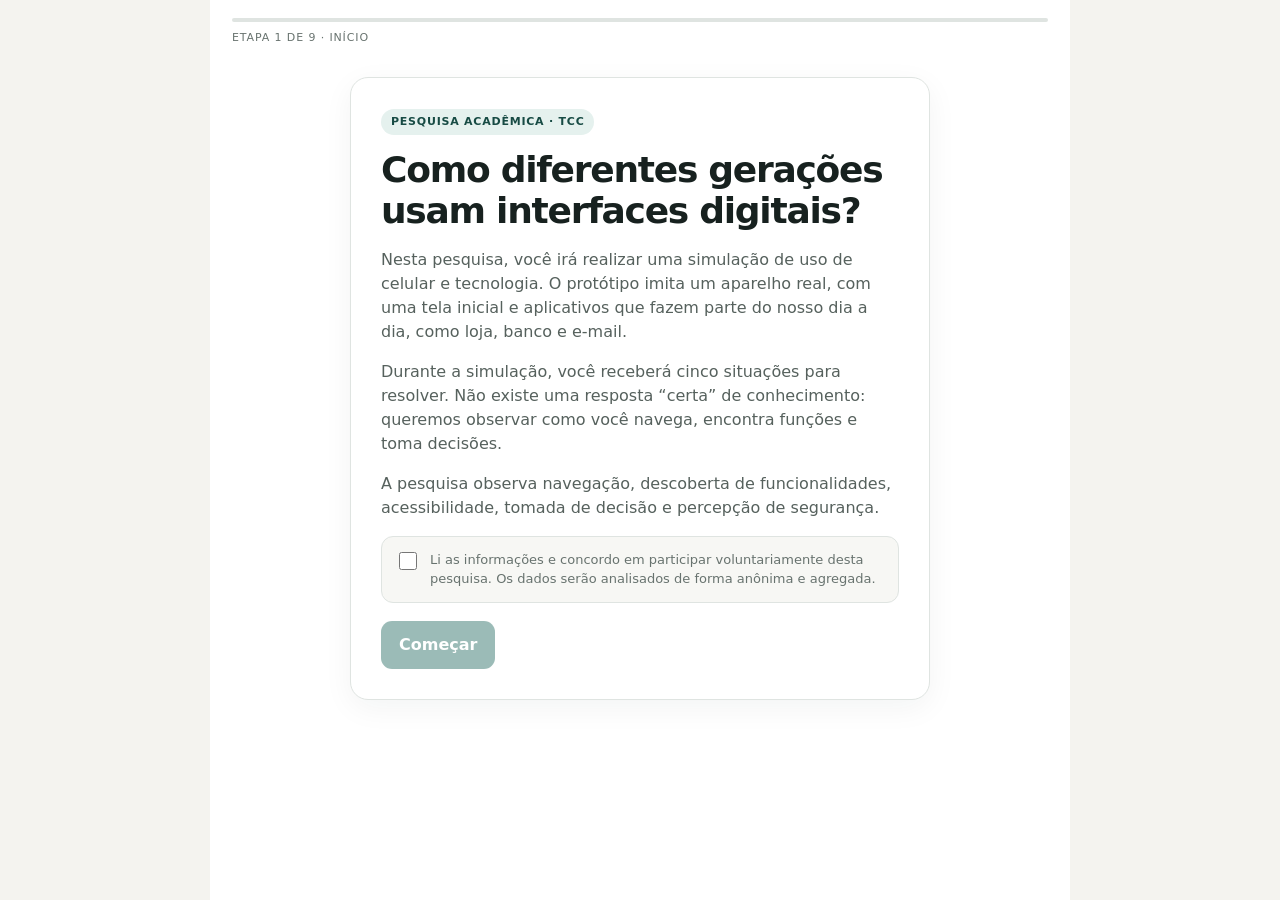
==== commit 76277f08: "v1.0.2: [WIP] novo protótipo, simulando um sistema operacional" ====
--- a/index.html
+++ b/index.html
@@ -3,1175 +3,294 @@
 <head>
 <meta charset="UTF-8">
 <meta name="viewport" content="width=device-width, initial-scale=1.0">
-<title>Órbita — Estudo de Comportamento Digital</title>
-
-<script>(function(w,d,s,l,i){w[l]=w[l]||[];w[l].push({'gtm.start':
-new Date().getTime(),event:'gtm.js'});var f=d.getElementsByTagName(s)[0],
-j=d.createElement(s),dl=l!='dataLayer'?'&l='+l:'';j.async=true;j.src=
-'https://www.googletagmanager.com/gtm.js?id='+i+dl;f.parentNode.insertBefore(j,f);
-})(window,document,'script','dataLayer','GTM-XXXXXXX');</script>
-
-<link rel="preconnect" href="https://fonts.googleapis.com">
-<link rel="preconnect" href="https://fonts.gstatic.com" crossorigin>
-<link href="https://fonts.googleapis.com/css2?family=Fraunces:opsz,wght@9..144,400;9..144,500;9..144,600;9..144,700&family=Inter:wght@400;500;600;700&family=IBM+Plex+Mono:wght@400;500;600&display=swap" rel="stylesheet">
-
+<title>Estudo de Usabilidade — Protótipo Intergeracional</title>
 <style>
-  :root{
-    --bg:#F1F3EF; --paper:#FFFFFF; --ink:#1A2421; --ink-soft:#4B564F; --ink-faint:#7C877F;
-    --teal:#2F6F63; --teal-dark:#1E4A42; --teal-pale:#DCEAE5;
-    --mustard:#C98A2B; --mustard-pale:#F4E6C9;
-    --rust:#A6432B; --rust-pale:#F3DFD8;
-    --line:rgba(26,36,33,0.14); --radius:14px;
-    --font-display:'Fraunces', serif; --font-body:'Inter', sans-serif; --font-mono:'IBM Plex Mono', monospace;
-  }
-  *{box-sizing:border-box;}
-  body{margin:0;background:var(--bg);color:var(--ink);font-family:var(--font-body);font-size:17px;line-height:1.55;-webkit-font-smoothing:antialiased;}
-  h1,h2,h3{font-family:var(--font-display);font-weight:600;line-height:1.15;margin:0 0 .5em;letter-spacing:-0.01em;}
-  p{margin:0 0 1em;}
-  button{font-family:inherit;}
-  a{color:var(--teal-dark);}
-  :focus-visible{outline:3px solid var(--mustard); outline-offset:2px;}
-  @media (prefers-reduced-motion: reduce){*{animation-duration:.01ms !important; transition-duration:.01ms !important;}}
-
-  .app{max-width:800px;margin:0 auto;min-height:100vh;display:flex;flex-direction:column;}
-
-  .stepper{padding:20px 20px 0;}
-  .stepper-track{display:flex;align-items:center;gap:3px;}
-  .stepper-seg{flex:1;height:3px;background:var(--line);border-radius:3px;position:relative;overflow:hidden;}
-  .stepper-seg::after{content:'';position:absolute;inset:0;background:var(--teal);transform:scaleX(0);transform-origin:left;transition:transform .4s ease;}
-  .stepper-seg.done::after{transform:scaleX(1);}
-  .stepper-seg.active::after{transform:scaleX(1); background:var(--mustard);}
-  .stepper-label{font-family:var(--font-mono);font-size:11px;letter-spacing:.06em;color:var(--ink-faint);text-transform:uppercase;margin-top:8px;}
-  .stepper-label b{color:var(--teal-dark);}
-
-  main{flex:1;padding:28px 20px 60px;}
-  .card{background:var(--paper);border:1px solid var(--line);border-radius:var(--radius);padding:28px 24px;}
-  .eyebrow{font-family:var(--font-mono);font-size:12px;letter-spacing:.08em;text-transform:uppercase;color:var(--teal-dark);background:var(--teal-pale);display:inline-block;padding:4px 10px;border-radius:20px;margin-bottom:14px;}
-  .lead{color:var(--ink-soft); font-size:16px;}
-
-  .btn{appearance:none;border:none;border-radius:10px;padding:14px 22px;font-size:16px;font-weight:600;cursor:pointer;transition:transform .15s ease, background .15s ease, border-color .15s ease;min-height:48px;}
-  .btn:active{transform:scale(.98);}
-  .btn-primary{background:var(--teal); color:#fff;}
-  .btn-primary:hover{background:var(--teal-dark);}
-  .btn-primary:disabled{background:#B9C2BE; cursor:not-allowed;}
-  .btn-ghost{background:transparent; color:var(--teal-dark); border:1.5px solid var(--line);}
-  .btn-ghost:hover{border-color:var(--teal);}
-  .btn-outline-teal{background:#fff;color:var(--teal-dark);border:2px solid var(--teal);}
-  .btn-outline-teal:hover{background:var(--teal-pale);}
-  .btn-sm{padding:8px 14px;font-size:13px;min-height:36px;}
-  .btn-row{display:flex; gap:12px; margin-top:20px; flex-wrap:wrap;}
-
-  .choice-group{margin-bottom:24px;}
-  .choice-group>label.group-label{display:block;font-weight:600;margin-bottom:10px;font-size:15px;}
-  .choice-options{display:flex; flex-wrap:wrap; gap:10px;}
-  .choice-pill{border:1.5px solid var(--line);border-radius:10px;padding:12px 16px;cursor:pointer;font-size:15px;background:#fff;min-height:48px;display:flex;align-items:center;transition:border-color .15s, background .15s;flex:1 1 auto;justify-content:center;text-align:center;}
-  .choice-pill.selected{border-color:var(--teal); background:var(--teal-pale); color:var(--teal-dark); font-weight:600;}
-
-  .consent-box{display:flex;gap:12px;align-items:flex-start;background:var(--bg);border:1px solid var(--line);border-radius:10px;padding:14px;margin-top:16px;font-size:14px;color:var(--ink-soft);}
-  .consent-box input{margin-top:3px; width:18px; height:18px; flex-shrink:0;}
-
-  .task-banner{background:var(--mustard-pale);border:1px solid var(--mustard);border-radius:10px;padding:14px 16px;margin-bottom:20px;font-size:15px;}
-  .task-banner .tag{font-family:var(--font-mono);font-size:11px;letter-spacing:.06em;text-transform:uppercase;color:#8a5f1e;display:block;margin-bottom:4px;}
-
-  input[type=text], input[type=email], input[type=date]{width:100%;padding:12px 14px;border:1.5px solid var(--line);border-radius:8px;font-size:15px;font-family:inherit;min-height:46px;background:#fff;}
-  input:focus{border-color:var(--teal);}
-  .field{margin-bottom:16px; position:relative;}
-  .field label{display:block; font-size:14px; font-weight:600; margin-bottom:6px;}
-  .field-error{color:var(--rust);background:var(--rust-pale);border:1px solid var(--rust);border-radius:8px;padding:8px 12px;font-size:13px;margin-top:6px;display:none;}
-  .field-error.show{display:block;}
-
-  .a11y-btn{position:fixed;right:16px;bottom:16px;z-index:40;background:var(--ink);color:#fff;border:none;border-radius:50px;padding:12px 16px;display:flex;gap:10px;font-family:var(--font-mono);font-size:13px;box-shadow:0 6px 20px rgba(26,36,33,0.25);cursor:pointer;}
-  .a11y-btn span{padding:0 4px; cursor:pointer;}
-  .a11y-btn span:hover{color:var(--mustard);}
-
-  .likert-q{margin-bottom:26px;}
-  .likert-q p{font-weight:600; margin-bottom:10px;}
-  .likert-scale{display:flex; gap:6px; justify-content:space-between;}
-  .likert-opt{flex:1;text-align:center;border:1.5px solid var(--line);border-radius:8px;padding:10px 4px;cursor:pointer;font-size:13px;min-height:46px;display:flex;align-items:center;justify-content:center;}
-  .likert-opt.selected{border-color:var(--teal); background:var(--teal-pale); font-weight:700; color:var(--teal-dark);}
-  .likert-caption{display:flex; justify-content:space-between; font-size:11px; color:var(--ink-faint); margin-top:4px;}
-
-  .result-badge{text-align:center;padding:32px 20px;background:var(--teal-dark);color:#fff;border-radius:var(--radius);margin-bottom:20px;}
-  .result-badge .eyebrow{background:rgba(255,255,255,0.15); color:#fff;}
-  .result-badge h2{font-size:32px; color:#fff; margin-bottom:6px;}
-  .result-badge p{color:rgba(255,255,255,0.8); margin:0;}
-  .stat-row{display:flex; gap:12px; margin-top:20px; flex-wrap:wrap;}
-  .stat{flex:1 1 100px;background:var(--bg);border-radius:10px;padding:12px 14px;text-align:center;}
-  .stat .num{font-family:var(--font-mono); font-size:18px; font-weight:600; color:var(--teal-dark);}
-  .stat .lbl{font-size:11px; color:var(--ink-faint); text-transform:uppercase; letter-spacing:.04em;}
-
-  .step-section{display:none;}
-  .step-section.active{display:block; animation:fadein .35s ease;}
-  @keyframes fadein{from{opacity:0; transform:translateY(6px);} to{opacity:1; transform:translateY(0);}}
-
-  .site-header{display:none; position:sticky; top:0; z-index:30; background:var(--paper); border-bottom:1px solid var(--line);}
-  .site-header-inner{max-width:800px;margin:0 auto;display:flex;align-items:center;justify-content:space-between;padding:12px 20px;position:relative;}
-  .site-header .brand{font-family:var(--font-display);font-weight:600;font-size:19px;color:var(--teal-dark);}
-  .nav-left{display:flex;align-items:center;gap:6px;}
-  .nav-group{position:relative;}
-  .nav-trigger{background:none;border:none;font-family:inherit;font-size:14px;font-weight:600;color:var(--ink);cursor:pointer;padding:9px 10px;border-radius:8px;}
-  .nav-trigger:hover{background:var(--bg);}
-  .nav-dropdown{position:absolute;top:110%;left:0;background:#fff;border:1px solid var(--line);border-radius:10px;box-shadow:0 10px 30px rgba(26,36,33,.14);min-width:240px;padding:8px;display:none;z-index:50;max-height:70vh;overflow:auto;}
-  .nav-dropdown.open{display:block;}
-  .nav-dropdown button.nav-item{display:block;width:100%;text-align:left;background:none;border:none;padding:10px 12px;border-radius:8px;font-size:14px;cursor:pointer;color:var(--ink);font-family:inherit;}
-  .nav-dropdown button.nav-item:hover{background:var(--teal-pale);color:var(--teal-dark);}
-  .nav-right{display:flex;align-items:center;gap:2px;}
-  .bell-btn{position:relative;background:none;border:none;cursor:pointer;padding:9px;border-radius:8px;font-size:18px;}
-  .bell-btn:hover{background:var(--bg);}
-  .bell-badge{position:absolute;top:2px;right:2px;background:var(--rust);color:#fff;font-size:10px;border-radius:50%;width:16px;height:16px;display:flex;align-items:center;justify-content:center;font-family:var(--font-mono);}
-  .notif-panel{position:absolute;top:110%;right:0;background:#fff;border:1px solid var(--line);border-radius:10px;box-shadow:0 10px 30px rgba(26,36,33,.14);width:300px;padding:10px;display:none;z-index:50;}
-  .notif-panel.open{display:block;}
-  .notif-item{border:1px solid var(--line);border-radius:8px;padding:10px;margin-bottom:8px;font-size:13px;}
-  .notif-item.scam{background:linear-gradient(135deg,#fff3cd,#ffe0e0);border-color:#e0a500;}
-  .notif-item.alert{background:#fff8ec;border-color:#d9a404;}
-  .notif-item .notif-title{font-weight:700;margin-bottom:4px;}
-  .notif-report{margin-top:8px;font-size:12px;color:var(--teal-dark);background:none;border:1px solid var(--teal);border-radius:6px;padding:5px 9px;cursor:pointer;}
-
-  .app-dashboard{display:grid;grid-template-columns:repeat(auto-fit,minmax(140px,1fr));gap:12px;margin-bottom:20px;}
-  .dash-card{background:var(--paper);border:1px solid var(--line);border-radius:10px;padding:16px;}
-  .dash-card .dash-num{font-family:var(--font-mono);font-size:20px;font-weight:600;color:var(--teal-dark);}
-  .dash-card .dash-lbl{font-size:12px;color:var(--ink-faint);}
-
-  .task-panel{background:var(--paper);border:1px solid var(--line);border-radius:var(--radius);padding:22px;margin-top:6px;}
-  .task-panel[hidden]{display:none;}
-
-  .select-field{width:100%;padding:12px 14px;border:1.5px solid var(--line);border-radius:8px;font-size:15px;font-family:inherit;background:#fff;min-height:46px;}
-  .time-pills{display:flex;flex-wrap:wrap;gap:8px;margin-top:8px;}
-  .time-pill{border:1.5px solid var(--line);border-radius:8px;padding:8px 14px;font-size:14px;cursor:pointer;background:#fff;}
-  .time-pill.selected{border-color:var(--teal);background:var(--teal-pale);color:var(--teal-dark);font-weight:600;}
-  .time-pill.disabled{opacity:.4;cursor:not-allowed;text-decoration:line-through;}
-
-  .review-card{background:var(--bg);border-radius:10px;padding:16px;margin:16px 0;font-size:14px;}
-  .review-card .rlabel{color:var(--ink-faint);font-size:12px;text-transform:uppercase;letter-spacing:.03em;margin-top:8px;}
-  .review-card .rvalue{margin:2px 0 0;font-weight:600;}
-
-  .contact-list{max-height:170px;overflow:auto;border:1px solid var(--line);border-radius:8px;margin-top:8px;}
-  .contact-item{padding:10px 12px;font-size:14px;cursor:pointer;border-bottom:1px solid var(--line);}
-  .contact-item:last-child{border-bottom:none;}
-  .contact-item:hover{background:var(--teal-pale);}
-  .contact-item.selected{background:var(--teal-pale);font-weight:600;color:var(--teal-dark);}
-
-  .toggle-row{display:flex;align-items:center;justify-content:space-between;padding:14px 0;border-bottom:1px solid var(--line);}
-  .toggle-switch{width:46px;height:26px;border-radius:20px;background:var(--line);position:relative;cursor:pointer;flex-shrink:0;}
-  .toggle-switch::after{content:'';position:absolute;top:3px;left:3px;width:20px;height:20px;border-radius:50%;background:#fff;transition:transform .2s;}
-  .toggle-switch.on{background:var(--teal);}
-  .toggle-switch.on::after{transform:translateX(20px);}
-  .font-size-control{display:flex;align-items:center;gap:14px;}
-  .font-btn{width:38px;height:38px;border-radius:8px;border:1.5px solid var(--line);background:#fff;font-family:var(--font-mono);font-weight:600;cursor:pointer;}
-
-  .hint-text{font-size:13px;color:#8a5f1e;margin-top:10px;font-style:italic;}
-  .decoy-msg{font-size:14px;color:var(--ink-soft);}
-
-  .modal-overlay{position:fixed;inset:0;background:rgba(0,0,0,.5);display:none;align-items:center;justify-content:center;z-index:60;padding:20px;}
-  .modal-overlay.open{display:flex;}
-  .modal-box{background:#fff;border-radius:12px;padding:24px;max-width:380px;width:100%;}
-  .modal-box .fine{font-size:12px;color:var(--ink-faint);}
-  .modal-box .manage-link{background:none;border:none;color:var(--ink-faint);text-decoration:underline;font-size:13px;cursor:pointer;padding:6px 0;}
-
-  /* catálogo */
-  .toolbar{display:flex;gap:10px;flex-wrap:wrap;margin-bottom:14px;align-items:center;}
-  .toolbar .field{flex:1 1 200px;margin-bottom:0;}
-  .toolbar select{flex:0 0 auto;}
-  .suggest-box{position:absolute;top:100%;left:0;right:0;background:#fff;border:1px solid var(--line);border-radius:8px;margin-top:4px;box-shadow:0 8px 20px rgba(26,36,33,.12);z-index:20;display:none;}
-  .suggest-box.open{display:block;}
-  .suggest-item{padding:10px 12px;font-size:14px;cursor:pointer;}
-  .suggest-item:hover{background:var(--teal-pale);}
-  .product-grid{display:grid;grid-template-columns:repeat(auto-fill,minmax(150px,1fr));gap:12px;}
-  .product-card{border:1px solid var(--line);border-radius:10px;padding:14px;background:#fafaf8;transition:transform .15s ease, box-shadow .15s ease, border-color .15s ease;}
-  .product-card:hover{transform:translateY(-3px);box-shadow:0 10px 24px rgba(26,36,33,.10);border-color:var(--teal);}
-  .product-card .thumb{height:64px;border-radius:6px;background:var(--teal-pale);margin-bottom:8px;}
-  .product-card .pname{font-size:13.5px;font-weight:600;margin-bottom:2px;}
-  .product-card .pprice{font-family:var(--font-mono);font-size:13px;color:var(--teal-dark);margin-bottom:8px;}
-  .product-card .pbtns{display:flex;flex-direction:column;gap:6px;}
-
-  /* planos */
-  .plans-grid{display:grid;grid-template-columns:repeat(auto-fit,minmax(200px,1fr));gap:14px;}
-  .plan-card{border:1.5px solid var(--line);border-radius:12px;padding:20px;background:#fff;position:relative;}
-  .plan-ribbon{position:absolute;top:-11px;left:16px;background:var(--mustard);color:#fff;font-size:11px;font-family:var(--font-mono);padding:4px 10px;border-radius:20px;text-transform:uppercase;letter-spacing:.04em;}
-  .plan-card h3{font-size:19px;margin-bottom:4px;}
-  .plan-price{font-family:var(--font-mono);font-size:15px;color:var(--ink-soft);margin-bottom:6px;}
-  .plan-price b{font-size:22px;color:var(--ink);}
-  .plan-discount{font-size:12px;color:var(--teal-dark);font-weight:600;margin-bottom:14px;}
-
-  body.high-contrast{background:#000; color:#fff;}
-  body.high-contrast .card, body.high-contrast .task-panel, body.high-contrast .site-header,
-  body.high-contrast .review-card, body.high-contrast .dash-card, body.high-contrast .modal-box,
-  body.high-contrast .nav-dropdown, body.high-contrast .notif-panel, body.high-contrast .product-card,
-  body.high-contrast .plan-card, body.high-contrast .suggest-box{background:#000;border-color:#FFD400;color:#fff;}
-  body.high-contrast .btn-primary{background:#FFD400;color:#000;}
-  body.high-contrast a{color:#FFD400;}
-  body.high-contrast .eyebrow{background:#FFD400;color:#000;}
-  body.high-contrast .nav-trigger{color:#fff;}
-
-  @media (max-width:480px){
-    main{padding:20px 16px 50px;}
-    .card{padding:22px 18px;}
-    .site-header-inner{padding:10px 14px;}
-    .nav-trigger{font-size:13px;padding:8px;}
-  }
-</style>
+:root{
+  --bg:#f4f3ef;--paper:#fff;--ink:#17211f;--muted:#68736f;--line:#dfe4e1;
+  --brand:#246b61;--brand-dark:#174b44;--brand-soft:#e5f1ee;--accent:#e3a72f;
+  --danger:#c84b3d;--danger-soft:#fae9e6;--blue:#2f74d0;--shadow:0 18px 50px rgba(23,33,31,.12);
+  --system:#f5f6f8;--system-dark:#111315;--app-green:#176f5d;--bank:#132f5b;--mail:#4c5f92;
+  --font:Inter,ui-sans-serif,system-ui,-apple-system,BlinkMacSystemFont,"Segoe UI",sans-serif;
+}
+*{box-sizing:border-box}html,body{margin:0;min-height:100%;font-family:var(--font);color:var(--ink);background:var(--bg)}
+body{font-size:16px;line-height:1.5}button,input{font:inherit}button{cursor:pointer}
+:focus-visible{outline:3px solid #e3a72f;outline-offset:2px}
+.app{max-width:860px;min-height:100vh;margin:auto;display:flex;flex-direction:column}
+.top{padding:18px 22px 0}.progress{height:4px;background:#dfe4e1;border-radius:99px;overflow:hidden}.progress i{display:block;height:100%;width:0;background:var(--brand);transition:width .3s}.progress-label{font-size:11px;color:var(--muted);margin-top:8px;text-transform:uppercase;letter-spacing:.08em}
+main{flex:1;padding:30px 22px 50px}.card{max-width:580px;margin:auto;background:var(--paper);border:1px solid var(--line);border-radius:18px;padding:30px;box-shadow:0 8px 30px rgba(23,33,31,.05)}
+h1,h2,h3{line-height:1.15;margin:0 0 12px}h1{font-size:36px;letter-spacing:-.035em}h2{font-size:28px;letter-spacing:-.025em}h3{font-size:18px}.eyebrow{display:inline-block;background:var(--brand-soft);color:var(--brand-dark);padding:5px 10px;border-radius:999px;font-size:11px;font-weight:800;letter-spacing:.07em;text-transform:uppercase;margin-bottom:14px}.lead{color:#56615d}.fine{font-size:13px;color:var(--muted)}
+.step{display:none}.step.active{display:block;animation:up .25s ease}@keyframes up{from{opacity:0;transform:translateY(5px)}to{opacity:1;transform:none}}
+.choice-group{margin:24px 0}.group-label{font-weight:700;font-size:14px;display:block;margin-bottom:9px}.choices{display:flex;gap:9px;flex-wrap:wrap}.choice{flex:1;min-width:110px;min-height:48px;border:1.5px solid var(--line);background:#fff;border-radius:12px;padding:11px 14px;text-align:center}.choice.selected{border-color:var(--brand);background:var(--brand-soft);color:var(--brand-dark);font-weight:700}
+.consent{display:flex;gap:10px;background:#f7f7f4;border:1px solid var(--line);padding:13px;border-radius:12px;font-size:13px;color:var(--muted)}.consent input{width:18px;height:18px;margin-top:2px;flex:none}.actions{display:flex;gap:9px;flex-wrap:wrap;margin-top:18px}.btn{border:0;border-radius:11px;padding:12px 18px;min-height:46px;font-weight:750}.primary{background:var(--brand);color:white}.primary:hover{background:var(--brand-dark)}.secondary{background:white;border:1.5px solid var(--line);color:var(--brand-dark)}.danger{background:var(--danger);color:white}.btn:disabled{opacity:.45;cursor:not-allowed}
+.task{max-width:680px;margin:0 auto 14px;background:#fff;border:1px solid #d9dfdc;border-radius:14px;padding:12px 14px;box-shadow:0 5px 18px rgba(23,33,31,.05)}.task small{font-size:10px;font-weight:800;text-transform:uppercase;color:#86631f;letter-spacing:.08em}.task p{font-size:17px;line-height:1.48;margin:7px 0 0}.task-actions{display:flex;justify-content:flex-end;margin-top:10px}.skip-btn{font-size:12px!important;padding:8px 12px!important;min-height:36px!important}.phone-stage{display:flex;justify-content:center;align-items:center;min-height:calc(100vh - 180px)}
+/* PHONE: fixed physical dimensions. Only the content changes. */
+.phone{width:min(380px,92vw);height:min(720px,calc(100vh - 185px));min-height:600px;background:#17191b;border-radius:46px;padding:10px;box-shadow:0 24px 70px rgba(0,0,0,.24),0 0 0 1px #555;position:relative}.phone::before{content:"";position:absolute;inset:5px;border:1px solid rgba(255,255,255,.14);border-radius:42px;pointer-events:none}.screen{height:100%;border-radius:38px;overflow:hidden;background:#fff;position:relative;display:flex;flex-direction:column}.island{position:absolute;top:9px;left:50%;transform:translateX(-50%);width:94px;height:25px;border-radius:20px;background:#111315;z-index:20}.status{height:42px;flex:none;padding:8px 18px 0;display:flex;justify-content:space-between;font-size:12px;font-weight:750;position:relative;z-index:15}.status-icons{display:flex;gap:8px;align-items:center}.status-icons svg{width:14px;height:14px}.screen-body{flex:1;min-height:0;overflow:hidden;position:relative}.homebar{height:25px;flex:none;display:flex;align-items:center;justify-content:center;background:#fff}.homebar:after{content:"";width:118px;height:5px;border-radius:99px;background:#9da09f}.view{position:absolute;inset:0;display:none;overflow:hidden;min-height:0}.view.active{display:flex;flex-direction:column;min-height:0}.home{background:linear-gradient(155deg,#214f48 0%,#102d29 100%);padding:22px 18px 14px;color:#fff;overflow:hidden}.home-date{font-size:12px;opacity:.72;text-align:center;margin-bottom:18px}.grid{display:grid;grid-template-columns:repeat(4,1fr);gap:19px 7px}.app-tile{display:flex;flex-direction:column;align-items:center;gap:6px;border:0;background:none;color:#fff;padding:0}.icon{width:55px;height:55px;border-radius:16px;display:grid;place-items:center;box-shadow:0 5px 11px rgba(0,0,0,.18);position:relative}.icon svg{width:29px;height:29px}.icon.app-vitrine{background:#2c9c77}.icon.app-bank{background:#fff;color:#173d70}.icon.app-mail{background:#e55f43}.icon.app-system{background:#858a8b}.icon.app-note{background:#e6c85c;color:#554300}.icon.app-blue{background:#397bc7}.icon.app-green{background:#39a96c}.icon.app-red{background:#d95a4d}.label{font-size:10.5px;text-shadow:0 1px 2px rgba(0,0,0,.3)}.badge{position:absolute;right:-5px;top:-5px;background:#ef3e35;color:white;border:2px solid #17302c;width:18px;height:18px;border-radius:50%;font-size:9px;display:grid;place-items:center}.dock{margin-top:auto;display:grid;grid-template-columns:repeat(4,1fr);gap:8px;padding:10px 6px;border-radius:23px;background:rgba(255,255,255,.15);backdrop-filter:blur(12px)}
+/* shared app chrome */
+.app{background:#fff}.app-head{height:56px;flex:none;display:flex;align-items:center;gap:9px;padding:0 16px;border-bottom:1px solid var(--line);font-weight:800;background:#fff;position:relative;z-index:5}.back{border:0;background:none;color:#1b5e55;padding:5px;font-size:22px}.app-content{padding:16px;overflow-y:auto;overflow-x:hidden;flex:1;min-height:0}.app-nav{height:62px;flex:none;border-top:1px solid var(--line);display:grid;grid-template-columns:repeat(3,1fr);background:#fff}.navbtn{border:0;background:none;color:#7a827f;font-size:10px;font-weight:650;display:flex;flex-direction:column;align-items:center;justify-content:center;gap:3px}.navbtn svg{width:20px;height:20px}.navbtn.active{color:var(--brand)}
+/* login */.brand-lockup{display:flex;align-items:center;gap:10px;margin-bottom:20px}.brand-mark{width:42px;height:42px;border-radius:13px;background:var(--app-green);color:#fff;display:grid;place-items:center;font-size:21px;font-weight:850}.brand-lockup strong{font-size:19px}.field{margin:0 0 13px}.field label{display:block;font-size:12px;font-weight:750;margin-bottom:5px}.field input{width:100%;height:45px;border:1.5px solid var(--line);border-radius:10px;padding:0 12px;background:#fff}.field input:focus{border-color:var(--brand)}.password{position:relative}.password input{padding-right:42px}.eye{position:absolute;right:5px;top:5px;width:36px;height:35px;border:0;background:none;color:#64706c}.link{border:0;background:none;color:var(--brand);font-weight:700;text-decoration:underline;padding:6px 0}.error{display:none;background:var(--danger-soft);border:1px solid #e7aaa1;color:#9e3329;border-radius:9px;padding:9px;font-size:12px}.error.show{display:block}.login-extra{border-top:1px solid var(--line);margin-top:18px;padding-top:15px;display:flex;gap:8px}
+/* store */.store-hero{background:linear-gradient(135deg,#edf5f1,#dcebe5);border-radius:14px;padding:15px;margin-bottom:13px}.store-hero strong{display:block;font-size:18px}.store-tools{display:flex;gap:7px;margin-bottom:11px}.search{flex:1;height:40px;border:1px solid var(--line);border-radius:10px;padding:0 11px}.filter-button{border:1px solid var(--line);background:#fff;border-radius:10px;padding:0 12px;font-weight:700}.filter-panel{display:none;background:#f7f8f6;border:1px solid var(--line);border-radius:12px;padding:12px;margin-bottom:12px}.filter-panel.open{display:block}.filter-title{font-weight:800;font-size:13px;margin-bottom:8px}.filter-grid{display:grid;grid-template-columns:1fr 1fr;gap:8px}.check{font-size:12px;display:flex;gap:6px;align-items:center}.price{display:flex;gap:6px}.price input{width:100%;height:36px;border:1px solid var(--line);border-radius:8px;padding:0 8px;font-size:12px}.apply-filter{margin-top:9px;width:100%;height:38px}.chips{display:flex;gap:5px;flex-wrap:wrap;margin-bottom:9px}.chip{font-size:10px;background:var(--brand-soft);color:var(--brand-dark);padding:4px 8px;border-radius:99px}.products{display:grid;grid-template-columns:1fr 1fr;gap:9px}.product{border:1px solid var(--line);border-radius:12px;padding:9px;background:#fff}.product-img{height:65px;border-radius:8px;background:linear-gradient(135deg,#e7e1d7,#bfc7c0);display:grid;place-items:center;margin-bottom:8px}.product-img svg{width:43px;height:43px;color:#55605a}.product strong{font-size:12px;display:block}.product small{font-size:10px;color:var(--muted);display:block}.price-tag{font-size:11px;font-weight:800;color:var(--brand);margin:4px 0 7px}.mini{width:100%;height:34px;border:0;border-radius:8px;background:var(--brand);color:#fff;font-size:11px;font-weight:750}.product.wrong{cursor:pointer}.cart-view{display:none}.cart-view.active{display:block}.payment-list{display:grid;gap:8px;margin:13px 0}.payment{border:1.5px solid var(--line);border-radius:11px;padding:11px;display:flex;align-items:center;gap:9px}.payment.selected{border-color:var(--brand);background:var(--brand-soft)}.payment input{width:17px;height:17px}.success{background:var(--brand-soft);border:1px solid #bcd9d1;padding:13px;border-radius:11px;color:var(--brand-dark)}
+/* account */.profile-head{display:flex;align-items:center;gap:11px;margin-bottom:16px}.avatar{width:48px;height:48px;border-radius:50%;background:#d8e7e2;color:var(--brand-dark);display:grid;place-items:center;font-weight:850}.account-row{width:100%;border:0;border-bottom:1px solid var(--line);background:#fff;text-align:left;padding:14px 4px;display:flex;justify-content:space-between;align-items:center;font-size:13px}.account-row span:last-child{color:#89918e}.font-control{background:#f7f8f6;border:1px solid var(--line);border-radius:12px;padding:14px}.font-size-preview{font-size:16px;margin:9px 0 12px}.font-slider{width:100%}.aa-row{display:flex;justify-content:space-between;align-items:center}.logout{color:var(--danger)!important;font-weight:750}
+/* bank */.bank-head{background:linear-gradient(135deg,#173f76,#10284b);color:#fff;padding:18px;border-radius:15px}.bank-head small{opacity:.72}.balance{font-size:27px;font-weight:800;margin-top:5px}.bank-actions{display:grid;grid-template-columns:repeat(4,1fr);gap:7px;margin:13px 0}.bank-action{border:0;background:#f4f6f8;border-radius:11px;padding:9px 3px;display:flex;flex-direction:column;align-items:center;gap:5px;font-size:10px;font-weight:700}.bank-action svg{width:21px;height:21px;color:#173f76}.statement{border-top:1px solid var(--line);padding-top:12px}.transaction{display:flex;justify-content:space-between;padding:11px 0;border-bottom:1px solid #eef0ef;font-size:12px}.transaction small{display:block;color:var(--muted);font-size:10px}.positive{color:#20835f}.pix-brand{display:flex;align-items:center;gap:9px;margin-bottom:14px}.pix-logo{width:38px;height:38px;border-radius:10px;background:#32bcad;display:grid;place-items:center;color:white;font-weight:900}.contact-list{border:1px solid var(--line);border-radius:10px;max-height:145px;overflow:auto;margin-top:7px}.contact{padding:10px;border-bottom:1px solid var(--line);font-size:12px}.contact:last-child{border:0}.contact.selected{background:#e8f5f2;color:var(--brand-dark);font-weight:800}.pix-review{background:#f5f7f8;border-radius:12px;padding:13px;margin:12px 0}.review-line{display:flex;justify-content:space-between;font-size:12px;padding:6px 0}.review-line b{font-size:13px}
+/* mail */.mail-brand{display:flex;align-items:center;gap:8px}.mail-logo{width:32px;height:32px;border-radius:9px;background:var(--mail);display:grid;place-items:center;color:#fff}.mail-row{display:flex;gap:8px;padding:12px 15px;border-bottom:1px solid var(--line);background:#fff;text-align:left;width:100%;border-left:0;border-right:0;border-top:0}.mail-row.unread{background:#f6f8fb}.mail-dot{width:8px;height:8px;border-radius:50%;background:#4975c0;margin-top:5px;flex:none}.mail-main{min-width:0;flex:1}.mail-sender{font-size:12px;font-weight:800}.mail-subject{font-size:12px;font-weight:700}.mail-preview{font-size:10px;color:var(--muted);white-space:nowrap;overflow:hidden;text-overflow:ellipsis}.mail-time{font-size:9px;color:var(--muted)}.mail-detail{padding:16px}.warning-box{background:#fff8e7;border:1px solid #e7c76f;border-radius:10px;padding:10px;font-size:11px}.mail-actions{display:flex;gap:8px;margin-top:14px}.mail-actions button{flex:1}.suspicious-label{font-size:10px;font-weight:800;color:#9e3329;text-transform:uppercase;letter-spacing:.06em}
+/* modal */.modal{position:fixed;inset:0;background:rgba(12,18,16,.52);display:none;align-items:center;justify-content:center;padding:20px;z-index:100}.modal.open{display:flex}.modal-box{background:#fff;border-radius:16px;padding:22px;max-width:340px;width:100%;box-shadow:var(--shadow)}
+.phone-note{max-width:420px;margin:8px auto 0;text-align:center;font-size:11px;color:var(--muted)}
+@media(max-height:760px){.phone{height:calc(100vh - 165px);min-height:560px}.phone-stage{min-height:calc(100vh - 165px)}}
+@media(max-width:520px){main{padding:18px 8px 30px}.top{padding:12px 14px 0}.card{padding:22px 18px}h1{font-size:30px}.phone{width:370px;max-width:calc(100vw - 14px)}.task{margin-left:8px;margin-right:8px}.phone-stage{min-height:calc(100vh - 145px)}}
+
+/* --- ajustes de usabilidade do experimento --- */
+body.study-active{overflow:hidden}
+body.study-active main{padding-top:12px;padding-bottom:14px;overflow:hidden}
+body.study-active .phone-stage{height:calc(100vh - 165px);min-height:0;overflow:hidden;align-items:center}
+.task{max-width:680px;margin:0 auto 10px;padding:14px 18px;border-radius:16px}
+.task-top{display:flex;align-items:center;gap:10px;border-bottom:1px solid #e8ecea;padding-bottom:7px;margin-bottom:6px}
+.task-top small{font-size:11px!important;color:#86631f;letter-spacing:.08em}
+.task-top strong{font-size:17px;color:#17211f}
+.task p{font-size:16px;line-height:1.42;margin:0;color:#26322f}
+.phone{height:clamp(500px,calc(100vh - 280px),650px);min-height:0}
+.screen-body{min-height:0;overflow:hidden}
+.view.active{min-height:0}
+.app-content{min-height:0;overflow-y:auto;overflow-x:hidden;-webkit-overflow-scrolling:touch;scrollbar-width:thin}
+.android-nav{height:34px!important;flex:none!important;background:#f7f7f7!important;border-top:1px solid #e5e7e6;display:grid!important;grid-template-columns:repeat(3,1fr)!important;align-items:center;z-index:30}
+.android-nav button{height:34px;border:0;background:transparent;color:#343a38;display:grid;place-items:center;padding:0}
+.android-nav svg{width:17px;height:17px;fill:none;stroke:currentColor;stroke-width:2;stroke-linecap:round;stroke-linejoin:round}
+.android-nav button:nth-child(2) svg{stroke-width:2.4}
+.home{overflow-y:auto!important;overflow-x:hidden;padding-bottom:12px}
+.home .grid{gap:15px 7px}
+.label{font-size:11px}
+.icon{width:52px;height:52px;border-radius:15px}
+.phone-note{font-size:11px;line-height:1.35}
+/* e-commerce visual */
+.store-hero{background:linear-gradient(135deg,#f1f5ff,#e6eefb);border:1px solid #dce5f2}
+.store-hero .store-logo{display:flex;align-items:center;gap:8px;margin-bottom:10px}
+.store-logo-mark{width:30px;height:30px;border-radius:9px;background:#2459a6;color:#fff;display:grid;place-items:center;font-weight:900}
+.category-row{display:flex;gap:7px;overflow-x:auto;padding:2px 0 9px;scrollbar-width:none}
+.category{white-space:nowrap;border:1px solid #dbe2eb;background:#fff;border-radius:99px;padding:6px 10px;font-size:11px;font-weight:700}
+.product-img{height:100px!important;background:#f3f5f6!important;border:1px solid #e7eae9;overflow:hidden}
+.product-img svg{width:72px!important;height:72px!important}
+.product{padding:10px!important}
+.product strong{font-size:13px!important}
+.product small{font-size:10.5px!important}
+.price-tag{font-size:13px!important}
+.mini{height:36px!important;font-size:11px!important}
+.checkout-card{border:1px solid var(--line);border-radius:12px;padding:12px;background:#fff;margin-bottom:12px}
+/* larger app typography for the study */
+.app-content h3{font-size:18px}
+.app-content p,.app-content label{font-size:13px}
+.app-content .btn{font-size:13px}
+/* make the e-commerce account discovery realistic */
+.account-row{font-size:14px;padding:15px 4px}
+.store-hero strong{font-size:17px}.store-hero .fine{display:block;margin-top:3px}.checkout-card .product-img{background:#f4f6f7}.success b{font-size:15px}
+.pix-payment-card{margin-top:12px;border:1px solid var(--line);border-radius:13px;padding:13px;text-align:center}.mock-qr{width:145px;height:145px;margin:0 auto 10px;background:#fff;border:7px solid #fff;display:grid;place-items:center}.mock-qr svg{width:100%;height:100%;shape-rendering:crispEdges}.pix-payment-card textarea{width:100%;min-height:72px;margin-top:8px;border:1px solid var(--line);border-radius:9px;padding:8px;font-size:9px;resize:none}.pix-payment-card summary{font-size:12px;font-weight:700;cursor:pointer;text-align:left;margin-top:10px}.android-nav{background:#fff}.android-nav button{width:52px;height:25px;border:0;background:none;display:grid;place-items:center}.android-nav{display:grid;grid-template-columns:1fr 1fr 1fr;align-items:center}.android-nav svg{width:18px;height:18px;stroke:#4f5654;stroke-width:1.8;fill:none}.android-nav button:first-child svg{stroke-width:2.3}.android-nav button:nth-child(2) svg{stroke-width:2}.android-nav button:nth-child(3) svg{stroke-width:2}</style>
 </head>
 <body>
-
-<noscript><iframe src="https://www.googletagmanager.com/ns.html?id=GTM-XXXXXXX" height="0" width="0" style="display:none;visibility:hidden"></iframe></noscript>
-
-<header class="site-header" id="siteHeader">
-  <div class="site-header-inner">
-    <div class="nav-left">
-      <span class="brand">Órbita</span>
-      <div class="nav-group">
-        <button class="nav-trigger" data-dd="servicos">Serviços ▾</button>
-        <div class="nav-dropdown" id="dd-servicos">
-          <button class="nav-item" data-key="agendar-consulta">Agendar consulta médica</button>
-          <button class="nav-item" data-key="reagendar-consulta">Reagendar consulta</button>
-          <button class="nav-item" data-key="comprar-produto">Comprar produtos</button>
-          <button class="nav-item" data-key="ver-planos">Ver planos</button>
-          <button class="nav-item" data-key="nova-transferencia">Nova transferência</button>
-          <button class="nav-item" data-key="ver-extrato">Ver extrato</button>
-        </div>
-      </div>
-      <div class="nav-group">
-        <button class="nav-trigger" data-dd="conta">Minha Conta ▾</button>
-        <div class="nav-dropdown" id="dd-conta">
-          <button class="nav-item" data-key="dados-pessoais">Dados pessoais</button>
-          <button class="nav-item" data-key="config-acessibilidade">Configurações de acessibilidade</button>
-          <button class="nav-item" data-key="sair">Sair</button>
-        </div>
-      </div>
-    </div>
-    <div class="nav-right">
-      <div class="nav-group">
-        <button class="bell-btn" id="bellBtn">🔔<span class="bell-badge">4</span></button>
-        <div class="notif-panel" id="notifPanel">
-          <div class="notif-item" data-key="consulta">
-            <div class="notif-title">Consulta confirmada</div>
-            <div>Sua consulta de Clínico Geral foi confirmada para amanhã às 14h.</div>
-            <button class="notif-report" data-key="consulta">Reportar como suspeita</button>
-          </div>
-          <div class="notif-item" data-key="fatura">
-            <div class="notif-title">Fatura disponível</div>
-            <div>Sua fatura de outubro já está disponível para consulta.</div>
-            <button class="notif-report" data-key="fatura">Reportar como suspeita</button>
-          </div>
-          <div class="notif-item alert" data-key="acesso">
-            <div class="notif-title">🔒 Novo acesso detectado</div>
-            <div>Identificamos um acesso à sua conta a partir de um novo aparelho. Se foi você, nenhuma ação é necessária.</div>
-            <button class="notif-report" data-key="acesso">Reportar como suspeita</button>
-          </div>
-          <div class="notif-item scam" data-key="premio">
-            <div class="notif-title">🎉 VOCÊ GANHOU!!</div>
-            <div>Parabéns!! Vc foi sorteado(a) p/ receber R$500,00 AGORA. Clique e resgate em ATÉ 2 HORAS antes que expire!!!</div>
-            <button class="notif-report" data-key="premio">Reportar como suspeita</button>
-          </div>
-        </div>
-      </div>
-    </div>
-  </div>
-</header>
-
 <div class="app">
-  <div class="stepper" id="stepper">
-    <div class="stepper-track" id="stepperTrack"></div>
-    <div class="stepper-label" id="stepperLabel"></div>
-  </div>
-
-  <main>
-
-    <section class="step-section" data-step="welcome">
-      <div class="card">
-        <span class="eyebrow">Pesquisa acadêmica · TCC</span>
-        <h1>Como as gerações usam a internet?</h1>
-        <p class="lead">Você vai usar um app fictício (Órbita) para realizar 6 tarefas do dia a dia: agendar uma consulta, comprar um produto, escolher um plano, fazer uma transferência, identificar uma mensagem suspeita e ajustar configurações de acessibilidade. Leva de 8 a 12 minutos.</p>
-        <p class="lead">Nenhum dado pessoal identificável é coletado. As respostas são usadas de forma agregada e anônima para um Trabalho de Conclusão de Curso em Sistemas de Informação.</p>
-        <div class="consent-box">
-          <input type="checkbox" id="consentCheck">
-          <label for="consentCheck">Li as informações acima e concordo em participar voluntariamente desta pesquisa, ciente de que meus dados serão tratados de forma anônima e agregada, conforme a LGPD.</label>
-        </div>
-        <div class="btn-row"><button class="btn btn-primary" id="btnStart" disabled>Começar</button></div>
-      </div>
-    </section>
-
-    <section class="step-section" data-step="profile">
-      <div class="card">
-        <span class="eyebrow">Etapa 1 de 9</span>
-        <h2>Rapidamente, sobre você</h2>
-        <p class="lead">Só isso — nada de nome, e-mail ou dados de contato.</p>
-        <div class="choice-group">
-          <label class="group-label">Sua faixa etária</label>
-          <div class="choice-options" data-group="faixa">
-            <label class="choice-pill" data-value="18-29">18–29</label>
-            <label class="choice-pill" data-value="30-49">30–49</label>
-            <label class="choice-pill" data-value="50-64">50–64</label>
-            <label class="choice-pill" data-value="65+">65+</label>
-          </div>
-        </div>
-        <div class="choice-group">
-          <label class="group-label">Como você avalia sua familiaridade com tecnologia?</label>
-          <div class="choice-options" data-group="afinidade">
-            <label class="choice-pill" data-value="baixa">Baixa</label>
-            <label class="choice-pill" data-value="media">Média</label>
-            <label class="choice-pill" data-value="alta">Alta</label>
-          </div>
-        </div>
-        <div class="btn-row"><button class="btn btn-primary" id="btnProfileNext" disabled>Continuar</button></div>
-      </div>
-    </section>
-
-    <!-- TAREFA 1: agendamento (com pop-up de cookies antes) -->
-    <section class="step-section" data-step="task1">
-      <div class="task-banner">
-        <span class="tag">Tarefa 1 de 6</span>
-        Use o menu <b>Serviços</b> para <b>agendar uma consulta médica</b>.
-        <div class="hint-text" id="hint-task1" hidden>💡 Dica: clique em "Serviços" no menu do topo.</div>
-      </div>
-      <div class="app-dashboard">
-        <div class="dash-card"><div class="dash-num">0</div><div class="dash-lbl">Consultas agendadas</div></div>
-        <div class="dash-card"><div class="dash-num">R$ 1.240,00</div><div class="dash-lbl">Saldo disponível</div></div>
-        <div class="dash-card"><div class="dash-num">4</div><div class="dash-lbl">Notificações novas</div></div>
-      </div>
-
-      <div class="task-panel" id="agendarPanel" hidden>
-        <h3>Agendar consulta médica</h3>
-        <div class="field"><label>Tipo de atendimento</label>
-          <select class="select-field" id="tipoAtendimento">
-            <option value="">Selecione...</option>
-            <option>Clínico geral</option><option>Odontologia</option><option>Nutrição</option>
-          </select>
-        </div>
-        <div class="field"><label>Unidade</label>
-          <select class="select-field" id="unidadeAtendimento">
-            <option value="">Selecione...</option>
-            <option>UBS Centro</option><option>UBS Norte</option><option>UBS Sul</option>
-          </select>
-        </div>
-        <div class="field"><label>Data</label><input type="date" id="dataAgendamento"></div>
-        <div class="field"><label>Horário disponível</label><div class="time-pills" id="timePills"></div></div>
-        <div class="field-error" id="agendarError">Preencha todos os campos e escolha um horário antes de continuar.</div>
-        <div class="btn-row"><button class="btn btn-primary" id="btnRevisarAgendamento">Revisar agendamento</button></div>
-
-        <div id="agendarReview" hidden>
-          <div class="review-card" id="agendarReviewContent"></div>
-          <div class="btn-row">
-            <button class="btn btn-ghost" id="btnEditarAgendamento">Editar</button>
-            <button class="btn btn-primary" id="btnConfirmarAgendamento">Confirmar agendamento</button>
-          </div>
-        </div>
-        <div id="agendarSucesso" hidden>
-          <p class="lead" style="margin-top:14px">✅ Consulta agendada com sucesso.</p>
-          <div class="btn-row"><button class="btn btn-primary" id="btnContinuarT1">Continuar</button></div>
-        </div>
-      </div>
-
-      <div class="task-panel" id="reagendarPanel" hidden>
-        <p class="decoy-msg">Você ainda não possui consultas agendadas para reagendar.</p>
-        <div class="btn-row"><button class="btn btn-ghost" id="btnVoltarReagendar">Voltar</button></div>
-      </div>
-    </section>
-
-    <!-- TAREFA 2: catálogo -->
-    <section class="step-section" data-step="task2">
-      <div class="task-banner">
-        <span class="tag">Tarefa 2 de 6</span>
-        Use o menu <b>Serviços → Comprar produtos</b>. Ordene por <b>menor preço</b> e adicione ao carrinho a <b>"Cadeira Ipê"</b> (a original — sem "Slim" ou "Premium" no nome).
-        <div class="hint-text" id="hint-task2" hidden>💡 Dica: clique em "Serviços" → "Comprar produtos".</div>
-      </div>
-      <div class="app-dashboard">
-        <div class="dash-card"><div class="dash-num">1</div><div class="dash-lbl">Consultas agendadas</div></div>
-        <div class="dash-card"><div class="dash-num">R$ 1.240,00</div><div class="dash-lbl">Saldo disponível</div></div>
-        <div class="dash-card"><div class="dash-num">4</div><div class="dash-lbl">Notificações novas</div></div>
-      </div>
-
-      <div class="task-panel" id="catalogoPanel" hidden>
-        <h3>Loja Órbita</h3>
-        <div class="toolbar">
-          <div class="field">
-            <input type="text" id="prodSearch" placeholder="Buscar produto...">
-            <div class="suggest-box" id="prodSuggest"></div>
-          </div>
-          <select class="select-field" id="prodSort" style="width:auto">
-            <option value="relevancia">Ordenar por: Relevância</option>
-            <option value="menor">Menor preço</option>
-            <option value="maior">Maior preço</option>
-          </select>
-        </div>
-        <div class="product-grid" id="productGrid"></div>
-        <div id="catalogoSucesso" hidden>
-          <p class="lead" style="margin-top:16px">✅ "Cadeira Ipê" adicionada ao carrinho.</p>
-          <div class="btn-row"><button class="btn btn-primary" id="btnContinuarT2">Continuar</button></div>
-        </div>
-      </div>
-
-      <div class="task-panel" id="extratoPanel2" hidden>
-        <p class="decoy-msg">Extrato: nenhuma movimentação nos últimos 7 dias.</p>
-        <div class="btn-row"><button class="btn btn-ghost" id="btnVoltarExtrato2">Voltar</button></div>
-      </div>
-      <div class="task-panel" id="agendarPanel2Decoy" hidden>
-        <p class="decoy-msg">Essa é a tela de agendamento — já usada na tarefa anterior.</p>
-        <div class="btn-row"><button class="btn btn-ghost" id="btnVoltarAgendarDecoy">Voltar</button></div>
-      </div>
-      <div class="task-panel" id="transfPanel2Decoy" hidden>
-        <p class="decoy-msg">Essa opção não é necessária para esta tarefa.</p>
-        <div class="btn-row"><button class="btn btn-ghost" id="btnVoltarTransfDecoy">Voltar</button></div>
-      </div>
-    </section>
-
-    <!-- TAREFA 3: planos -->
-    <section class="step-section" data-step="task3">
-      <div class="task-banner">
-        <span class="tag">Tarefa 3 de 6</span>
-        Use o menu <b>Serviços → Ver planos</b>. Assine o plano com o <b>maior percentual de desconto</b> no pagamento anual (não é necessariamente o mais "popular").
-        <div class="hint-text" id="hint-task3" hidden>💡 Dica: clique em "Serviços" → "Ver planos".</div>
-      </div>
-      <div class="app-dashboard">
-        <div class="dash-card"><div class="dash-num">1</div><div class="dash-lbl">Consultas agendadas</div></div>
-        <div class="dash-card"><div class="dash-num">R$ 1.240,00</div><div class="dash-lbl">Saldo disponível</div></div>
-        <div class="dash-card"><div class="dash-num">4</div><div class="dash-lbl">Notificações novas</div></div>
-      </div>
-
-      <div class="task-panel" id="planosPanel" hidden>
-        <h3>Escolha seu plano</h3>
-        <div class="plans-grid">
-          <div class="plan-card">
-            <h3>Básico</h3>
-            <div class="plan-price">R$ 29,90/mês<br><b>R$ 25,90</b>/mês no anual</div>
-            <div class="plan-discount">Economize 13% no anual</div>
-            <div class="btn-row" style="margin-top:0">
-              <button class="btn btn-primary btn-sm plan-assinar" data-plan="Básico" data-desconto="13">Assinar</button>
-              <button class="btn btn-ghost btn-sm plan-saibamais">Saiba mais</button>
-            </div>
-          </div>
-          <div class="plan-card">
-            <span class="plan-ribbon">Mais popular</span>
-            <h3>Plus</h3>
-            <div class="plan-price">R$ 49,90/mês<br><b>R$ 39,90</b>/mês no anual</div>
-            <div class="plan-discount">Economize 20% no anual</div>
-            <div class="btn-row" style="margin-top:0">
-              <button class="btn btn-primary btn-sm plan-assinar" data-plan="Plus" data-desconto="20">Assinar</button>
-              <button class="btn btn-ghost btn-sm plan-saibamais">Saiba mais</button>
-            </div>
-          </div>
-          <div class="plan-card">
-            <h3>Premium</h3>
-            <div class="plan-price">R$ 79,90/mês<br><b>R$ 59,90</b>/mês no anual</div>
-            <div class="plan-discount">Economize 25% no anual</div>
-            <div class="btn-row" style="margin-top:0">
-              <button class="btn btn-primary btn-sm plan-assinar" data-plan="Premium" data-desconto="25">Assinar</button>
-              <button class="btn btn-ghost btn-sm plan-saibamais">Saiba mais</button>
-            </div>
-          </div>
-        </div>
-        <div id="planosSucesso" hidden>
-          <p class="lead" style="margin-top:16px">✅ Plano Premium assinado — era o de maior desconto anual (25%).</p>
-          <div class="btn-row"><button class="btn btn-primary" id="btnContinuarT3">Continuar</button></div>
-        </div>
-      </div>
-      <div class="task-panel" id="genericDecoyT3" hidden>
-        <p class="decoy-msg">Essa opção não é necessária para esta tarefa.</p>
-        <div class="btn-row"><button class="btn btn-ghost" id="btnVoltarDecoyT3">Voltar</button></div>
-      </div>
-    </section>
-
-    <!-- TAREFA 4: transferência -->
-    <section class="step-section" data-step="task4">
-      <div class="task-banner">
-        <span class="tag">Tarefa 4 de 6</span>
-        Use o menu <b>Serviços</b> para fazer uma <b>nova transferência</b>.
-        <div class="hint-text" id="hint-task4" hidden>💡 Dica: clique em "Serviços" → "Nova transferência".</div>
-      </div>
-      <div class="app-dashboard">
-        <div class="dash-card"><div class="dash-num">1</div><div class="dash-lbl">Consultas agendadas</div></div>
-        <div class="dash-card"><div class="dash-num">R$ 740,00</div><div class="dash-lbl">Saldo disponível</div></div>
-        <div class="dash-card"><div class="dash-num">4</div><div class="dash-lbl">Notificações novas</div></div>
-      </div>
-
-      <div class="task-panel" id="transferenciaPanel" hidden>
-        <h3>Nova transferência</h3>
-        <div class="field"><label>Buscar destinatário</label><input type="text" id="destSearch" placeholder="Digite um nome"></div>
-        <div class="contact-list" id="contactList"></div>
-        <div class="field" style="margin-top:14px"><label>Valor</label><input type="text" id="valorTransf" placeholder="R$ 0,00"></div>
-        <div class="choice-group">
-          <div class="choice-options" id="quandoGroup">
-            <label class="choice-pill" data-value="hoje">Hoje</label>
-            <label class="choice-pill" data-value="agendar">Agendar para depois</label>
-          </div>
-        </div>
-        <div class="field" id="dataTransfWrap" hidden><label>Data</label><input type="date" id="dataTransferencia"></div>
-        <div class="field-error" id="transfError">Selecione um destinatário e informe um valor válido.</div>
-        <div class="btn-row"><button class="btn btn-primary" id="btnRevisarTransf">Revisar transferência</button></div>
-
-        <div id="transfReview" hidden>
-          <div class="review-card" id="transfReviewContent"></div>
-          <div class="consent-box"><input type="checkbox" id="checkRevisado"><label for="checkRevisado">Confirmo que revisei os dados acima.</label></div>
-          <div class="field-error" id="confirmDecoyMsg">Isso adicionaria um novo destinatário. Use o botão à esquerda para confirmar a transferência.</div>
-          <div class="btn-row">
-            <button class="btn btn-ghost" id="btnEditarTransf">Editar</button>
-            <button class="btn btn-primary" id="btnConfirmarTransf" disabled>Confirmar transferência</button>
-            <button class="btn btn-outline-teal" id="btnConfirmarNovoDest" disabled>Confirmar e adicionar novo destinatário</button>
-          </div>
-        </div>
-        <div id="transfSucesso" hidden>
-          <p class="lead" style="margin-top:14px">✅ Transferência confirmada. Protocolo <span id="protocoloNum"></span>.</p>
-          <div class="btn-row"><button class="btn btn-primary" id="btnContinuarT4">Continuar</button></div>
-        </div>
-      </div>
-
-      <div class="task-panel" id="extratoPanel" hidden>
-        <p class="decoy-msg">Extrato: nenhuma movimentação nos últimos 7 dias.</p>
-        <div class="btn-row"><button class="btn btn-ghost" id="btnVoltarExtrato">Voltar</button></div>
-      </div>
-      <div class="task-panel" id="genericDecoyT4" hidden>
-        <p class="decoy-msg">Essa opção não é necessária para esta tarefa.</p>
-        <div class="btn-row"><button class="btn btn-ghost" id="btnVoltarDecoyT4">Voltar</button></div>
-      </div>
-    </section>
-
-    <!-- TAREFA 5: phishing -->
-    <section class="step-section" data-step="task5">
-      <div class="task-banner">
-        <span class="tag">Tarefa 5 de 6</span>
-        Abra o ícone de <b>notificações (🔔)</b> no topo e identifique a mensagem que é uma <b>tentativa de golpe</b>, reportando-a. Cuidado: nem toda mensagem urgente é golpe.
-        <div class="hint-text" id="hint-task5" hidden>💡 Dica: clique no sino no canto superior direito.</div>
-      </div>
-      <div class="app-dashboard">
-        <div class="dash-card"><div class="dash-num">1</div><div class="dash-lbl">Consultas agendadas</div></div>
-        <div class="dash-card"><div class="dash-num">R$ 740,00</div><div class="dash-lbl">Saldo disponível</div></div>
-        <div class="dash-card"><div class="dash-num">4</div><div class="dash-lbl">Notificações novas</div></div>
-      </div>
-      <div id="t5Feedback"></div>
-      <div id="t5Sucesso" hidden>
-        <div class="card">
-          <p class="lead" style="margin:0">✅ Mensagem identificada corretamente como tentativa de golpe.</p>
-          <div class="btn-row"><button class="btn btn-primary" id="btnContinuarT5">Continuar</button></div>
-        </div>
-      </div>
-    </section>
-
-    <!-- TAREFA 6: acessibilidade -->
-    <section class="step-section" data-step="task6">
-      <div class="task-banner">
-        <span class="tag">Tarefa 6 de 6</span>
-        Vá em <b>Minha Conta</b> → <b>Configurações de acessibilidade</b>, ative o alto contraste, aumente o tamanho da fonte e salve.
-        <div class="hint-text" id="hint-task6" hidden>💡 Dica: clique em "Minha Conta" no menu do topo.</div>
-      </div>
-      <div class="app-dashboard">
-        <div class="dash-card"><div class="dash-num">1</div><div class="dash-lbl">Consultas agendadas</div></div>
-        <div class="dash-card"><div class="dash-num">R$ 740,00</div><div class="dash-lbl">Saldo disponível</div></div>
-        <div class="dash-card"><div class="dash-num">4</div><div class="dash-lbl">Notificações novas</div></div>
-      </div>
-
-      <div class="task-panel" id="configPanel" hidden>
-        <h3>Configurações de acessibilidade</h3>
-        <div class="toggle-row"><span>Modo alto contraste</span><div class="toggle-switch" id="contrastToggle"></div></div>
-        <div class="toggle-row"><span>Tamanho da fonte</span>
-          <div class="font-size-control">
-            <button class="font-btn" id="fontMinusSettings">A−</button>
-            <span id="fontStepLabel">Padrão</span>
-            <button class="font-btn" id="fontPlusSettings">A+</button>
-          </div>
-        </div>
-        <div class="btn-row"><button class="btn btn-primary" id="btnSalvarConfig" disabled>Salvar alterações</button></div>
-        <div id="configSucesso" hidden>
-          <p class="lead" style="margin-top:14px">✅ Preferências salvas.</p>
-          <div class="btn-row"><button class="btn btn-primary" id="btnContinuarT6">Continuar</button></div>
-        </div>
-      </div>
-
-      <div class="task-panel" id="dadosPessoaisPanel" hidden>
-        <p class="decoy-msg">Nome, CPF e endereço cadastrados — nenhuma alteração disponível nesta tela.</p>
-        <div class="btn-row"><button class="btn btn-ghost" id="btnVoltarDados">Voltar</button></div>
-      </div>
-    </section>
-
-    <section class="step-section" data-step="sus">
-      <div class="card">
-        <span class="eyebrow">Etapa 9 de 9</span>
-        <h2>Últimas perguntas</h2>
-        <div class="likert-q" data-q="1"><p>1. Consegui concluir as tarefas sem ajuda externa.</p><div class="likert-scale"></div><div class="likert-caption"><span>Discordo totalmente</span><span>Concordo totalmente</span></div></div>
-        <div class="likert-q" data-q="2"><p>2. Em algum momento me senti perdido(a) ou inseguro(a).</p><div class="likert-scale"></div><div class="likert-caption"><span>Discordo totalmente</span><span>Concordo totalmente</span></div></div>
-        <div class="likert-q" data-q="3"><p>3. Em algum momento cliquei em algo achando que era outra coisa.</p><div class="likert-scale"></div><div class="likert-caption"><span>Discordo totalmente</span><span>Concordo totalmente</span></div></div>
-        <div class="likert-q" data-q="4"><p>4. Eu usaria um app como este no dia a dia sem dificuldade.</p><div class="likert-scale"></div><div class="likert-caption"><span>Discordo totalmente</span><span>Concordo totalmente</span></div></div>
-        <div class="btn-row"><button class="btn btn-primary" id="btnSusSubmit" disabled>Ver resultado</button></div>
-      </div>
-    </section>
-
-    <section class="step-section" data-step="result">
-      <div class="result-badge">
-        <span class="eyebrow">Seu perfil</span>
-        <h2 id="resultTitle">—</h2>
-        <p id="resultDesc">—</p>
-      </div>
-      <div class="card">
-        <div class="stat-row" id="statRow"></div>
-        <p class="lead" style="margin-top:20px">Obrigada por participar! Se quiser ajudar ainda mais a pesquisa, envie este link para alguém de uma geração diferente da sua.</p>
-        <div class="btn-row"><button class="btn btn-ghost" id="btnCopyLink">Copiar link do estudo</button></div>
-      </div>
-    </section>
-
-  </main>
-</div>
-
-<button class="a11y-btn" id="a11yBtn" aria-label="Ajustar tamanho do texto">
-  <span id="a11yMinus">A−</span><span id="a11yPlus">A+</span>
-</button>
-
-<div class="modal-overlay" id="sairModal">
-  <div class="modal-box">
-    <h3>Tem certeza que deseja sair?</h3>
-    <p class="lead">Você ainda está no meio de um atendimento.</p>
-    <div class="btn-row">
-      <button class="btn btn-ghost" id="btnCancelarSair">Cancelar</button>
-      <button class="btn btn-primary" id="btnConfirmarSair">Sair mesmo assim</button>
-    </div>
-  </div>
-</div>
-
-<div class="modal-overlay" id="cookieModal">
-  <div class="modal-box">
-    <h3>Este site usa cookies</h3>
-    <p class="fine">Usamos cookies para melhorar sua experiência, personalizar conteúdo e analisar o tráfego. Ao continuar, você concorda com nossa política de privacidade.</p>
-    <div class="btn-row"><button class="btn btn-primary" id="btnAceitarCookies" style="width:100%">Aceitar tudo</button></div>
-    <button class="manage-link" id="btnGerenciarCookies">Gerenciar preferências</button>
-  </div>
-</div>
+<header class="top"><div class="progress"><i id="progressBar"></i></div><div class="progress-label" id="progressLabel">Início</div></header>
+<main>
+<section class="step active" data-step="welcome"><div class="card"><span class="eyebrow">Pesquisa acadêmica · TCC</span><h1>Como diferentes gerações usam interfaces digitais?</h1><p class="lead">Nesta pesquisa, você irá realizar uma simulação de uso de celular e tecnologia. O protótipo imita um aparelho real, com uma tela inicial e aplicativos que fazem parte do nosso dia a dia, como loja, banco e e-mail.</p><p class="lead">Durante a simulação, você receberá cinco situações para resolver. Não existe uma resposta “certa” de conhecimento: queremos observar como você navega, encontra funções e toma decisões.</p><p class="lead">A pesquisa observa navegação, descoberta de funcionalidades, acessibilidade, tomada de decisão e percepção de segurança.</p><div class="consent"><input id="consent" type="checkbox"><label for="consent">Li as informações e concordo em participar voluntariamente desta pesquisa. Os dados serão analisados de forma anônima e agregada.</label></div><div class="actions"><button class="btn primary" id="start" disabled>Começar</button></div></div></section>
+<section class="step" data-step="profile"><div class="card"><span class="eyebrow">Antes de começar</span><h2>Sobre você</h2><p class="lead">Não informe nome, e-mail ou qualquer dado pessoal real.</p><div class="choice-group"><span class="group-label">Faixa etária</span><div class="choices" data-key="faixa"><button class="choice" data-value="18-29">18–29</button><button class="choice" data-value="30-49">30–49</button><button class="choice" data-value="50-64">50–64</button><button class="choice" data-value="65+">65+</button></div></div><div class="choice-group"><span class="group-label">Familiaridade com tecnologia</span><div class="choices" data-key="afinidade"><button class="choice" data-value="baixa">Baixa</button><button class="choice" data-value="media">Média</button><button class="choice" data-value="alta">Alta</button></div></div><div class="actions"><button class="btn primary" id="profileNext" disabled>Continuar</button></div></div></section>
+
+<section class="step" data-step="phone-flow"><div class="task" id="taskBox"></div><div class="phone-stage"><div class="phone"><div class="screen"><div class="island"></div><div class="status"><span>9:41</span><span class="status-icons"><svg viewBox="0 0 24 24" fill="currentColor"><path d="M2 18h3v4H2zm5-4h3v8H7zm5-4h3v12h-3zm5-4h3v16h-3z"/></svg><svg viewBox="0 0 24 24" fill="none" stroke="currentColor" stroke-width="2"><rect x="2" y="6" width="18" height="12" rx="2"/><path d="M22 10v4"/></svg></span></div><div class="screen-body">
+<!-- HOME -->
+<div class="view active home" id="homeView"><div class="home-date">terça-feira · 9 de outubro</div><div class="grid">
+<button class="app-tile" data-app="fotos"><span class="icon app-system"><svg viewBox="0 0 24 24" fill="none" stroke="currentColor" stroke-width="1.8"><rect x="3" y="5" width="18" height="15" rx="3"/><circle cx="12" cy="12" r="3"/><path d="M7 5l1.5-2h7L17 5"/></svg></span><span class="label">Fotos</span></button>
+<button class="app-tile" data-app="calc"><span class="icon app-blue"><svg viewBox="0 0 24 24" fill="none" stroke="white" stroke-width="1.7"><rect x="5" y="2.5" width="14" height="19" rx="2"/><path d="M8 6h8M8 10h2m4 0h2M8 14h2m4 0h2M8 18h2m4 0h2"/></svg></span><span class="label">Calculadora</span></button>
+<button class="app-tile" data-app="mapas"><span class="icon app-green"><svg viewBox="0 0 24 24" fill="none" stroke="white" stroke-width="1.7"><path d="M3 5l6-2 6 2 6-2v16l-6 2-6-2-6 2z"/><path d="M9 3v16m6-14v16"/></svg></span><span class="label">Mapas</span></button>
+<button class="app-tile" data-app="ajustes"><span class="icon app-system"><svg viewBox="0 0 24 24" fill="none" stroke="white" stroke-width="1.8"><circle cx="12" cy="12" r="3"/><path d="M19.4 15a1.8 1.8 0 000-6l1-1.7-1.7-1-1.4 1a8 8 0 00-2-.8L15 4h-2l-.3 2.5a8 8 0 00-2 .8l-1.4-1-1.7 1 1 1.7a1.8 1.8 0 000 6l-1 1.7 1.7 1 1.4-1a8 8 0 002 .8L11 20h2l.3-2.5a8 8 0 002-.8l1.4 1 1.7-1z"/></svg></span><span class="label">Ajustes</span></button>
+<button class="app-tile" data-app="vitrine"><span class="icon app-vitrine"><svg viewBox="0 0 24 24" fill="none" stroke="white" stroke-width="1.8"><path d="M4 9h16l-1 11H5L4 9z"/><path d="M8 9V7a4 4 0 0 1 8 0v2"/><path d="M9 13h6"/></svg></span><span class="label">Vitrine</span></button>
+<button class="app-tile" data-app="banco"><span class="icon app-bank"><svg viewBox="0 0 24 24" fill="none" stroke="currentColor" stroke-width="1.7"><path d="M3 9l9-5 9 5"/><path d="M5 10v8m4-8v8m6-8v8m4-8v8M3 20h18M2 10h20"/></svg></span><span class="label">Banco</span></button>
+<button class="app-tile" data-app="email"><span class="icon app-mail"><svg viewBox="0 0 24 24" fill="none" stroke="white" stroke-width="1.8"><rect x="3" y="5" width="18" height="14" rx="2"/><path d="M4 7l8 6 8-6"/></svg><span class="badge">3</span></span><span class="label">E-mail</span></button>
+<button class="app-tile" data-app="notas"><span class="icon app-note"><svg viewBox="0 0 24 24" fill="none" stroke="#5c4b05" stroke-width="1.7"><path d="M6 3h10l3 3v15H6z"/><path d="M16 3v4h4M9 11h7M9 15h7M9 19h4"/></svg></span><span class="label">Notas</span></button>
+</div><div class="dock">
+<button class="app-tile" data-app="telefone"><span class="icon app-green"><svg viewBox="0 0 24 24" fill="none" stroke="white" stroke-width="2"><path d="M7 3l3 2-2 4c1 2 3 4 5 5l4-2 2 3c-2 4-5 5-8 3-4-2-8-7-8-11 0-3 1-4 4-4z"/></svg></span></button>
+<button class="app-tile" data-app="mensagens"><span class="icon app-green"><svg viewBox="0 0 24 24" fill="none" stroke="white" stroke-width="1.8"><path d="M4 5h16v11H9l-4 4v-4H4z"/><path d="M8 10h8M8 13h5"/></svg></span></button>
+<button class="app-tile" data-app="navegador"><span class="icon app-blue"><svg viewBox="0 0 24 24" fill="none" stroke="white" stroke-width="1.7"><circle cx="12" cy="12" r="9"/><path d="M15 9l-2 5-5 2 2-5z"/></svg></span></button>
+<button class="app-tile" data-app="musica"><span class="icon app-red"><svg viewBox="0 0 24 24" fill="none" stroke="white" stroke-width="1.8"><path d="M9 18V5l10-2v13"/><circle cx="6" cy="18" r="3"/><circle cx="16" cy="16" r="3"/></svg></span></button>
+</div></div>
+
+<!-- VITRINE -->
+<div class="view app" id="vitrineView"></div>
+<!-- BANCO -->
+<div class="view app" id="bancoView"></div>
+<!-- EMAIL -->
+<div class="view app" id="emailView"></div>
+<!-- INERT -->
+<div class="view app" id="inertView"><div class="app-head"><button class="back" data-home>‹</button>Aplicativo</div><div class="app-content" style="display:grid;place-items:center;text-align:center"><div><div style="font-size:34px;margin-bottom:10px">Não disponível</div><p class="lead" id="inertText"></p><button class="btn secondary" data-home>Voltar à tela inicial</button></div></div></div>
+</div><div class="homebar android-nav" aria-label="Navegação do Android">
+<button data-home aria-label="Voltar"><svg viewBox="0 0 24 24"><path d="M16 5L9 12l7 7" fill="none"/></svg></button>
+<button data-home aria-label="Tela inicial"><svg viewBox="0 0 24 24"><circle cx="12" cy="12" r="7"/></svg></button>
+<button aria-label="Aplicativos recentes" id="recentBtn"><svg viewBox="0 0 24 24"><rect x="7" y="7" width="10" height="10" rx="1"/></svg></button>
+</div></div></div></div><p class="phone-note">O aparelho permanece no mesmo tamanho durante toda a tarefa; apenas o conteúdo da tela é alterado.</p></section>
+
+<section class="step" data-step="sus"><div class="card"><span class="eyebrow">Avaliação final</span><h2>Como foi sua experiência?</h2><div id="likert"></div><div class="actions"><button class="btn primary" id="finish" disabled>Ver resultado</button></div></div></section>
+<section class="step" data-step="result"><div class="card"><span class="eyebrow">Pesquisa concluída</span><h2>Obrigada por participar!</h2><p class="lead">Sua participação ajudará a analisar diferenças de usabilidade e acessibilidade entre gerações.</p><div id="resultStats"></div></div></section>
+</main></div>
+
+<div class="modal" id="logoutModal"><div class="modal-box"><h3>Sair da conta?</h3><p class="lead" style="font-size:13px">Você será desconectado do Vitrine.</p><div class="actions"><button class="btn secondary" id="cancelLogout">Cancelar</button><button class="btn danger" id="confirmLogout">Sair</button></div></div></div>
 
 <script>
-window.dataLayer = window.dataLayer || [];
-function track(event, params){
-  window.dataLayer.push(Object.assign({event:event}, params || {}));
-  console.log('[dataLayer]', event, params || {});
-}
-
-const state = {
-  faixa:null, afinidade:null,
-  dispositivo: /Mobi|Android/i.test(navigator.userAgent) ? 'mobile' : 'desktop',
-  t1:{start:0,end:0,decoyClicks:0,errors:0},
-  t2:{start:0,end:0,decoyClicks:0},
-  t3:{start:0,end:0,decoyClicks:0},
-  t4:{start:0,end:0,decoyClicks:0,errors:0,searchUsed:false,wrongConfirmClicks:0},
-  t5:{start:0,end:0,falsePositives:0},
-  t6:{start:0,end:0,foundVia:null},
-  sus:[null,null,null,null],
-  fontStep:0,
-  highContrast:false,
-  a11yUsedEarly:false,
-  selectedContact:null,
-  cookieChoice:null
+window.dataLayer=window.dataLayer||[];
+function track(event,params={}){window.dataLayer.push({event,...params});console.log('[dataLayer]',event,params)}
+const state={faixa:null,afinidade:null,step:'welcome',logged:false,newPassword:null,selectedContact:null,cart:null,font:16,recoverySent:false,pixPending:null,
+ d1:{start:0,end:0,errors:0,recovery:false,skipped:false},d2:{start:0,end:0,decoys:0,fontFound:false,skipped:false},d3:{start:0,end:0,filters:false,wrongProduct:0,skipped:false},d4:{start:0,end:0,errors:0,search:false,skipped:false},d5:{start:0,end:0,falsePositive:0,skipped:false},answers:[]};
+const steps=['welcome','profile','d1','d2','d3','d4','d5','sus','result'];
+const labels={welcome:'Início',profile:'Perfil',d1:'Desafio 1',d2:'Desafio 2',d3:'Desafio 3',d4:'Desafio 4',d5:'Desafio 5',sus:'Avaliação',result:'Concluído'};
+const tasks={
+ d1:'Acesse a conta da Vitrine. Você não sabe a senha, então recupere o acesso usando o e-mail cadastrado.',
+ d2:'Entre no aplicativo Vitrine. Atualize seu telefone, encontre uma forma de aumentar o tamanho do texto e depois saia da conta.',
+ d3:'Na tela inicial do celular, abra o aplicativo Vitrine. Encontre uma cadeira entre R$ 400 e R$ 700, disponível em estoque, e gere o pagamento por Pix para essa compra.',
+ d4:'Na tela inicial do celular, abra o aplicativo Banco e use o Pix para pagar o pedido da Vitrine que está aguardando pagamento.',
+ d5:'Na tela inicial do celular, abra o aplicativo E-mail. Analise as mensagens recebidas, encontre uma mensagem suspeita e marque-a como tal.'
 };
-
-const steps = ['welcome','profile','task1','task2','task3','task4','task5','task6','sus','result'];
-const stepLabels = {welcome:'Início',profile:'Perfil',task1:'Tarefa 1',task2:'Tarefa 2',task3:'Tarefa 3',task4:'Tarefa 4',task5:'Tarefa 5',task6:'Tarefa 6',sus:'Avaliação',result:'Resultado'};
-let currentIndex = 0;
-let hintTimer = null;
-
-function renderStepper(){
-  const trackEl = document.getElementById('stepperTrack');
-  const label = document.getElementById('stepperLabel');
-  trackEl.innerHTML = '';
-  steps.forEach((s,i)=>{
-    const seg = document.createElement('div');
-    seg.className = 'stepper-seg' + (i < currentIndex ? ' done' : '') + (i === currentIndex ? ' active' : '');
-    trackEl.appendChild(seg);
-  });
-  label.innerHTML = 'Etapa ' + (currentIndex+1) + ' de ' + steps.length + ' · <b>' + stepLabels[steps[currentIndex]] + '</b>';
-}
-
-const taskSteps = ['task1','task2','task3','task4','task5','task6'];
-
-function goTo(name){
-  document.querySelectorAll('.step-section').forEach(el=>el.classList.remove('active'));
-  document.querySelector('[data-step="'+name+'"]').classList.add('active');
-  currentIndex = steps.indexOf(name);
-  renderStepper();
-  window.scrollTo({top:0, behavior:'smooth'});
-  closeAllDropdowns();
-  document.getElementById('siteHeader').style.display = taskSteps.includes(name) ? 'flex' : 'none';
-  track('step_view', {step_name:name, faixa_etaria:state.faixa, afinidade_tecnologica:state.afinidade, dispositivo:state.dispositivo});
-
-  if(hintTimer) clearTimeout(hintTimer);
-  if(taskSteps.includes(name)){
-    const hintEl = document.getElementById('hint-'+name);
-    if(hintEl){
-      hintTimer = setTimeout(()=>{
-        hintEl.hidden = false;
-        track('hint_shown', {step_name:name, faixa_etaria:state.faixa});
-      }, 18000);
-    }
+function svg(name){
+  const s={
+    home:`<path d="M3 11l9-8 9 8v9a1 1 0 0 1-1 1h-5v-6H9v6H4a1 1 0 0 1-1-1z"/>`,
+    bag:`<path d="M5 8h14l1 13H4z"/><path d="M9 8V6a3 3 0 0 1 6 0v2"/>`,
+    user:`<circle cx="12" cy="8" r="3"/><path d="M5 21a7 7 0 0 1 14 0"/>`,
+    arrow:`<path d="M19 12H5m7-7-7 7 7 7"/>`,
+    pix:`<path d="M7 7l5-5 5 5-5 5zM7 17l5-5 5 5-5 5zM2 12l5-5 5 5-5 5zM12 12l5-5 5 5-5 5z"/>`
+  };
+  return `<svg viewBox="0 0 24 24" fill="none" stroke="currentColor" stroke-width="1.8">${s[name]||''}</svg>`;
+}
+function showStep(name){
+  document.querySelectorAll('.step').forEach(x=>x.classList.remove('active'));
+  const target=steps.includes(name)&&['d1','d2','d3','d4','d5'].includes(name)?'phone-flow':name;
+  document.querySelector('[data-step="'+target+'"]').classList.add('active');
+  state.step=name;
+  document.body.classList.toggle('study-active',['d1','d2','d3','d4','d5'].includes(name));
+  const i=steps.indexOf(name);
+  document.getElementById('progressBar').style.width=(i/(steps.length-1)*100)+'%';
+  document.getElementById('progressLabel').textContent='Etapa '+(i+1)+' de '+steps.length+' · '+labels[name];
+  track('step_view',{step_name:name,faixa_etaria:state.faixa,afinidade_tecnologica:state.afinidade});
+  if(['d1','d2','d3','d4','d5'].includes(name)){
+    const taskNumber=Number(name.slice(1));
+    document.getElementById('taskBox').innerHTML=`<div class="task-top"><small>DESAFIO ${taskNumber} DE 5</small><strong>${labels[name]}</strong></div><p>${tasks[name]}</p><div class="task-actions"><button class="btn secondary skip-btn" id="skipTask">Pular desafio</button></div>`;
+    document.getElementById('skipTask').onclick=()=>skipTask(name);
+    openHome();
+    state[name].start=Date.now();
   }
-  if(name==='task1'){
-    state.t1.start = Date.now();
-    if(!state.cookieChoice) document.getElementById('cookieModal').classList.add('open');
+  window.scrollTo({top:0,behavior:'smooth'});
+}
+function nextChallenge(key){const order=['d1','d2','d3','d4','d5'];const i=order.indexOf(key);return order[i+1]||'sus'}
+function skipTask(key){state[key].skipped=true;state[key].end=Date.now();track('task_skipped',{task:key,tempo_segundos:((state[key].end-state[key].start)/1000).toFixed(1),faixa_etaria:state.faixa});showStep(nextChallenge(key))}
+
+function setHomeView(id){document.querySelectorAll('#homeView,#vitrineView,#bancoView,#emailView,#inertView').forEach(x=>x.classList.remove('active'));document.getElementById(id).classList.add('active')}
+function openHome(){setHomeView('homeView')}
+document.querySelectorAll('[data-home]').forEach(x=>x.addEventListener('click',openHome));
+function finishTask(key,extra={}){state[key].end=Date.now();track('task_complete',{task:key,tempo_segundos:((state[key].end-state[key].start)/1000).toFixed(1),faixa_etaria:state.faixa,...extra})}
+
+/* profile */
+document.getElementById('consent').addEventListener('change',e=>document.getElementById('start').disabled=!e.target.checked);document.getElementById('start').onclick=()=>showStep('profile');
+document.querySelectorAll('.choices').forEach(group=>group.querySelectorAll('.choice').forEach(btn=>btn.onclick=()=>{group.querySelectorAll('.choice').forEach(b=>b.classList.remove('selected'));btn.classList.add('selected');state[group.dataset.key]=btn.dataset.value;document.getElementById('profileNext').disabled=!(state.faixa&&state.afinidade)}));document.getElementById('profileNext').onclick=()=>{track('profile_submitted',{faixa_etaria:state.faixa,afinidade_tecnologica:state.afinidade});showStep('d1')}
+
+/* ---------- VITRINE TEMPLATES ---------- */
+function renderOrbitaLogin(){document.getElementById('vitrineView').innerHTML=`<div class="app-head"><button class="back" data-home>‹</button><div class="brand-lockup" style="margin:0"><span class="brand-mark">V</span><strong>Vitrine</strong></div></div><div class="app-content"><div class="brand-lockup"><span class="brand-mark">V</span><div><strong>Olá, Ana</strong><div class="fine">Acesse sua conta para continuar</div></div></div><div id="loginArea"><div class="field"><label>E-mail</label><input id="loginEmail" value="ana.silva@email.com"></div><div class="field"><label>Senha</label><div class="password"><input id="loginPass" type="password"><button class="eye" id="togglePass">Mostrar</button></div></div><div class="error" id="loginErr">A senha informada não confere. Você pode tentar novamente ou recuperar o acesso.</div><div class="actions"><button class="btn primary" id="loginBtn" style="width:100%">Entrar</button></div><button class="link" id="forgot">Esqueci minha senha</button></div><div id="recoveryArea" hidden></div></div>`;
+document.getElementById('loginBtn').onclick=()=>{if(state.newPassword&&document.getElementById('loginPass').value===state.newPassword){state.logged=true;
+  if(state.step==='d1'){finishTask('d1',{erros:state.d1.errors,usou_recuperacao:state.d1.recovery});renderOrbitaHome();showStep('d2');}
+  else if(state.step==='d3'){track('vitrine_login',{task:'d3',faixa_etaria:state.faixa});renderOrbitaHome();}
+  else {renderOrbitaHome();}
+}else{state.d1.errors++;document.getElementById('loginErr').classList.add('show');track('form_error',{task:'login',faixa_etaria:state.faixa})}};
+document.getElementById('togglePass').onclick=()=>{const i=document.getElementById('loginPass');i.type=i.type==='password'?'text':'password'};document.getElementById('forgot').onclick=showRecovery;document.querySelectorAll('[data-home]').forEach(x=>x.onclick=openHome)}
+function showRecovery(){
+  state.d1.recovery=true;
+  track('nav_item_click',{item:'esqueci-senha',step_atual:'d1'});
+  const area=document.getElementById('recoveryArea');
+  document.getElementById('loginArea').hidden=true;
+  area.hidden=false;
+  if(state.recoverySent){renderRecoveryCode();return;}
+  area.innerHTML=`<h3>Recuperar senha</h3><p class="fine">Informe o e-mail cadastrado para receber um código de verificação.</p><div class="field"><label>E-mail</label><input id="recEmail" value="ana.silva@email.com"></div><button class="btn primary" id="sendCode" style="width:100%">Enviar código</button>`;
+  document.getElementById('sendCode').onclick=()=>{state.recoverySent=true;renderRecoveryCode()};
+}
+function renderRecoveryCode(){
+  const area=document.getElementById('recoveryArea');
+  area.innerHTML=`<div class="success"><b>Código enviado para seu e-mail.</b><br><span style="font-size:12px">Volte para a tela inicial do celular e abra o aplicativo <b>E-mail</b> para consultar a mensagem.</span></div><div class="field" style="margin-top:13px"><label>Código de verificação</label><input id="code" inputmode="numeric" placeholder="0000"></div><div class="error" id="codeErr">Código incorreto.</div><button class="btn primary" id="confirmCode" style="width:100%">Confirmar código</button>`;
+  document.getElementById('confirmCode').onclick=()=>{
+    if(document.getElementById('code').value==='4821'){
+      area.innerHTML=`<h3>Crie uma nova senha</h3><div class="field"><label>Nova senha</label><input id="new1" type="password"></div><div class="field"><label>Confirmar nova senha</label><input id="new2" type="password"></div><div class="error" id="newErr">Use pelo menos 6 caracteres e repita a mesma senha.</div><button class="btn primary" id="saveNew" style="width:100%">Redefinir senha</button>`;
+      document.getElementById('saveNew').onclick=()=>{
+        const a=document.getElementById('new1').value,b=document.getElementById('new2').value;
+        if(a.length>=6&&a===b){
+          state.newPassword=a;
+          area.innerHTML='<div class="success"><b>Senha redefinida.</b><br><span style="font-size:12px">Agora volte ao login.</span></div><button class="btn primary" id="backLogin" style="width:100%;margin-top:12px">Voltar para login</button>';
+          document.getElementById('backLogin').onclick=renderOrbitaLogin;
+        }else document.getElementById('newErr').classList.add('show');
+      };
+    }else document.getElementById('codeErr').classList.add('show');
+  };
+}
+
+function renderOrbitaHome(){document.getElementById('vitrineView').innerHTML=`<div class="app-head"><span class="brand-mark" style="width:34px;height:34px;font-size:17px">V</span><strong>Vitrine</strong><span style="margin-left:auto;font-size:12px;color:#6f7774">Olá, Ana</span></div><div class="app-content"><div id="storeHome"><div class="store-hero"><div class="store-logo"><span class="store-logo-mark">V</span><div><b>Vitrine</b><div class="fine">Compras para sua casa</div></div></div><strong>O que você está procurando?</strong><span class="fine">Encontre produtos, compare preços e compre com segurança.</span></div><div class="category-row"><button class="category">Todos</button><button class="category">Móveis</button><button class="category">Casa</button><button class="category">Tecnologia</button></div><div style="display:flex;justify-content:space-between;align-items:center;margin:4px 0 9px"><b>Ofertas para você</b><span class="fine">Ver tudo</span></div><div class="products"><div class="product"><div class="product-img">${productArt('Cadeira Ipê')}</div><strong>Cadeira Ipê</strong><small>Entrega grátis</small><div class="price-tag">R$ 650,00</div></div><div class="product"><div class="product-img">${productArt('Cadeira Slim')}</div><strong>Cadeira Slim</strong><small>Em estoque</small><div class="price-tag">R$ 480,00</div></div></div><div style="margin-top:14px;background:#f5f7fa;border-radius:12px;padding:12px"><b style="font-size:13px">Compra segura</b><p class="fine" style="margin:3px 0 0">Você escolhe como pagar somente no final da compra.</p></div></div><div id="storeShop" hidden></div><div id="accountArea" hidden></div></div><div class="app-nav"><button class="navbtn active" data-o="home">${svg('home')}Início</button><button class="navbtn" data-o="shop">${svg('bag')}Loja</button><button class="navbtn" data-o="account">${svg('user')}Conta</button></div>`;document.querySelectorAll('.navbtn').forEach(b=>b.onclick=()=>{const t=b.dataset.o;if(t==='shop'&&state.step==='d3')openStore();else if(t==='account'&&state.step==='d2')openAccount();else if(t==='home'){document.getElementById('storeHome').hidden=false;document.getElementById('storeShop').hidden=true;document.getElementById('accountArea').hidden=true;setNav('home')}else{if(state[state.step]&&'decoys' in state[state.step])state[state.step].decoys++;track('decoy_click',{item:'aba-'+t,step_atual:state.step})}});document.querySelectorAll('[data-home]').forEach(x=>x.onclick=openHome)}
+function setNav(t){document.querySelectorAll('.navbtn').forEach(b=>b.classList.toggle('active',b.dataset.o===t))}
+function openStore(){setNav('shop');document.getElementById('storeHome').hidden=true;document.getElementById('accountArea').hidden=true;document.getElementById('storeShop').hidden=false;renderStore()}
+const products=[{name:'Cadeira Ipê',price:650,stock:true},{name:'Cadeira Slim',price:480,stock:true},{name:'Cadeira Premium',price:899,stock:true},{name:'Banco Cumaru',price:450,stock:true},{name:'Aparador Sucupira',price:990,stock:false},{name:'Mesa Angico',price:2100,stock:true}];
+function renderStore(){document.getElementById('storeShop').innerHTML=`<div class="store-tools"><input class="search" placeholder="Buscar produto"><button class="filter-button" id="filterBtn">Filtrar</button></div><div class="filter-panel" id="filterPanel"><div class="filter-title">Filtrar produtos</div><div class="filter-grid"><label class="check"><input type="checkbox" id="catFurniture"> Móveis</label><label class="check"><input type="checkbox" id="stock"> Em estoque</label></div><div style="margin-top:10px;font-size:11px;font-weight:700">Preço</div><div class="price"><input id="min" placeholder="Mínimo"><input id="max" placeholder="Máximo"></div><button class="btn primary apply-filter" id="applyFilter">Aplicar filtros</button></div><div class="chips" id="chips"></div><div class="products" id="products"></div>`;document.getElementById('filterBtn').onclick=()=>document.getElementById('filterPanel').classList.toggle('open');document.getElementById('applyFilter').onclick=()=>{state.d3.filters=true;renderProducts();document.getElementById('filterPanel').classList.remove('open');track('filter_applied',{task:'compra',faixa_etaria:state.faixa})};renderProducts()}
+function productArt(name){const chair=name.toLowerCase().includes('cadeira');const slim=name.toLowerCase().includes('slim');if(chair)return `<svg viewBox="0 0 120 100" fill="none" aria-hidden="true"><path d="M34 18h48v34H34z" fill="${slim?'#d8e2e8':'#b9c8bd'}"/><path d="M38 52h44l9 35H29l9-35z" fill="${slim?'#9aaebb':'#718477'}"/><path d="M45 87v8M75 87v8M35 87v8M85 87v8" stroke="#35403b" stroke-width="5" stroke-linecap="round"/><path d="M40 25h36" stroke="#fff" stroke-width="3" opacity=".65"/></svg>`;return `<svg viewBox="0 0 120 100" fill="none" aria-hidden="true"><path d="M25 67h70v10H25z" fill="#a9b4b0"/><path d="M34 40h52v27H34z" fill="#d7dfdc"/><path d="M40 77v16M80 77v16" stroke="#45514c" stroke-width="5" stroke-linecap="round"/><path d="M40 45h40" stroke="#fff" stroke-width="3" opacity=".7"/></svg>`} 
+function renderProducts(){const min=parseFloat(document.getElementById('min')?.value)||0,max=parseFloat(document.getElementById('max')?.value)||Infinity,only=document.getElementById('stock')?.checked;const q=document.querySelector('.search')?.value.toLowerCase()||'';const arr=products.filter(p=>p.price>=min&&p.price<=max&&(!only||p.stock)&&p.name.toLowerCase().includes(q));document.getElementById('products').innerHTML=arr.map(p=>`<div class="product ${p.name!=='Cadeira Ipê'?'wrong':''}"><div class="product-img">${productArt(p.name)}</div><strong>${p.name}</strong><small>${p.stock?'Em estoque':'Indisponível'}</small><div class="price-tag">R$ ${p.price.toFixed(2).replace('.',',')}</div><button class="mini" data-product="${p.name}">${p.stock?'Ver produto':'Indisponível'}</button></div>`).join('')||'<p class="fine">Nenhum produto encontrado.</p>';document.querySelectorAll('[data-product]').forEach(b=>b.onclick=()=>{const p=products.find(x=>x.name===b.dataset.product);if(p.name!=='Cadeira Ipê'){state.d3.wrongProduct++;track('wrong_product',{produto:p.name,faixa_etaria:state.faixa});return}state.cart=p;renderCheckout()});document.querySelector('.search')?.addEventListener('input',renderProducts)}
+function renderCheckout(){
+  document.getElementById('storeShop').innerHTML=`<div class="checkout-card"><small class="fine">Resumo da compra</small><div style="display:flex;gap:10px;align-items:center;margin-top:8px"><div class="product-img" style="width:78px;height:68px!important;flex:none">${productArt(state.cart.name)}</div><div><strong>${state.cart.name}</strong><small>1 unidade · Entrega grátis</small><div class="price-tag">R$ ${state.cart.price.toFixed(2).replace('.',',')}</div></div></div></div><h3>Pagamento</h3><p class="fine">Escolha Pix para gerar o código de pagamento. O pagamento será feito no aplicativo do banco em um próximo desafio.</p><div class="payment-list"><label class="payment selected"><input type="radio" checked disabled> Pix</label></div><button class="btn primary" id="generatePix" style="width:100%">Gerar código Pix</button>`;
+  document.getElementById('generatePix').onclick=()=>{
+    state.pixPending={product:state.cart.name,price:state.cart.price,code:'00020126580014BR.GOV.BCB.PIX0136vitrine-pedido-3381-'+Date.now()};
+    finishTask('d3',{filtros_aplicados:state.d3.filters,produto_errado:state.d3.wrongProduct});
+    document.getElementById('storeShop').innerHTML=`<div class="success"><b>Pix gerado</b><br><span style="font-size:12px">Agora o pedido está aguardando pagamento.</span></div><div class="pix-payment-card"><div class="mock-qr" aria-label="QR Code Pix">${mockQr()}</div><b>${state.cart.name}</b><div class="price-tag">R$ ${state.cart.price.toFixed(2).replace('.',',')}</div><p class="fine">Abra o aplicativo Banco no próximo desafio para pagar este pedido.</p><details><summary>Pix copia e cola</summary><textarea readonly>${state.pixPending.code}</textarea></details></div><button class="btn primary" id="nextD4" style="width:100%;margin-top:12px">Continuar</button>`;
+    document.getElementById('nextD4').onclick=()=>showStep('d4');
+  };
+}
+
+function mockQr(){const cells=[];for(let r=0;r<21;r++){for(let c=0;c<21;c++){const finder=(r<7&&c<7)||(r<7&&c>13)||(r>13&&c<7);const edge=(r===0||r===6||c===0||c===6)||(r===14||r===20||c===14||c===20);const inner=r>1&&r<5&&c>1&&c<5;const fill=finder?(edge||inner):((r*7+c*11+r*c)%5===0);if(fill)cells.push(`<rect x="${c+1}" y="${r+1}" width="1" height="1"/>`)}}return `<svg viewBox="0 0 23 23" role="img">${cells.join('')}</svg>`}
+
+/* account */
+function openAccount(){setNav('account');document.getElementById('storeHome').hidden=true;document.getElementById('storeShop').hidden=true;document.getElementById('accountArea').hidden=false;renderAccount('profile')}
+function renderAccount(stage){
+  const a=document.getElementById('accountArea');
+  if(stage==='profile'){
+    a.innerHTML=`<div class="profile-head"><div class="avatar">AS</div><div><b>Ana Silva</b><div class="fine">ana.silva@email.com</div></div></div><h3>Dados pessoais</h3><div class="field"><label>Telefone</label><input id="phoneEdit" value="(31) 98888-1200"></div><button class="btn primary" id="saveProfile" style="width:100%">Salvar alterações</button>`;
+    document.getElementById('saveProfile').onclick=()=>{
+      if(document.getElementById('phoneEdit').value.replace(/\D/g,'').length>=8){track('profile_edit_complete',{faixa_etaria:state.faixa});renderAccount('menu');}
+      else alert('Informe um telefone válido.');
+    };
+  } else if(stage==='menu'){
+    a.innerHTML=`<h3>Minha conta</h3><p class="fine">Encontre nas opções abaixo o recurso que deseja usar.</p><button class="account-row">Seus pedidos <span>›</span></button><button class="account-row" id="openTextSettings"><span style="display:flex;align-items:center;gap:10px"><span style="width:30px;height:30px;border-radius:8px;background:#e8f2ef;display:grid;place-items:center;font-weight:850;color:var(--brand)">Aa</span> Acessibilidade e texto</span><span>›</span></button><button class="account-row">Métodos de pagamento <span>›</span></button><button class="account-row">Endereços <span>›</span></button><button class="account-row">Preferências <span>›</span></button><button class="account-row">Central de ajuda <span>›</span></button><button class="account-row logout" id="logoutBtn">Sair <span>›</span></button>`;
+    document.getElementById('openTextSettings').onclick=()=>{track('nav_item_click',{item:'acessibilidade-texto',step_atual:'d2'});renderAccount('accessibility')};
+    document.getElementById('logoutBtn').onclick=()=>{track('nav_item_click',{item:'sair',step_atual:'d2'});document.getElementById('logoutModal').classList.add('open')};
+  } else if(stage==='accessibility'){
+    a.innerHTML=`<div style="display:flex;align-items:center;gap:9px;margin-bottom:12px"><button class="back" id="backAccountMenu">‹</button><div><h3 style="margin:0">Tamanho do texto</h3><div class="fine">Ajuste a leitura do aplicativo</div></div></div><div class="font-control"><div class="aa-row"><b style="font-size:14px">A</b><b style="font-size:24px">A+</b></div><div class="font-size-preview" id="fontPreview">Exemplo de texto da sua conta</div><input class="font-slider" id="fontSlider" type="range" min="14" max="22" value="16"></div><button class="btn primary" id="fontContinue" style="width:100%;margin-top:13px" disabled>Concluir</button>`;
+    document.getElementById('backAccountMenu').onclick=()=>renderAccount('menu');
+    document.getElementById('fontSlider').oninput=e=>{state.font=+e.target.value;document.getElementById('fontPreview').style.fontSize=state.font+'px';if(state.font>16){state.d2.fontFound=true;document.getElementById('fontContinue').disabled=false;}};
+    document.getElementById('fontContinue').onclick=()=>renderAccount('menuAfterFont');
+  } else {
+    a.innerHTML=`<h3>Minha conta</h3><p class="fine">Encontre a opção para encerrar sua sessão.</p><button class="account-row">Seus pedidos <span>›</span></button><button class="account-row">Métodos de pagamento <span>›</span></button><button class="account-row">Endereços <span>›</span></button><button class="account-row">Preferências <span>›</span></button><button class="account-row">Central de ajuda <span>›</span></button><button class="account-row logout" id="logoutBtn">Sair <span>›</span></button>`;
+    document.getElementById('logoutBtn').onclick=()=>{track('nav_item_click',{item:'sair',step_atual:'d2'});document.getElementById('logoutModal').classList.add('open')};
   }
-  if(name==='task2') state.t2.start = Date.now();
-  if(name==='task3') state.t3.start = Date.now();
-  if(name==='task4') state.t4.start = Date.now();
-  if(name==='task5') state.t5.start = Date.now();
-  if(name==='task6') state.t6.start = Date.now();
-}
-
-/* -------- cookie modal -------- */
-document.getElementById('btnAceitarCookies').addEventListener('click', ()=>{
-  state.cookieChoice = 'aceitar_tudo';
-  document.getElementById('cookieModal').classList.remove('open');
-  track('cookie_consent', {escolha:'aceitar_tudo', faixa_etaria:state.faixa});
-});
-document.getElementById('btnGerenciarCookies').addEventListener('click', ()=>{
-  state.cookieChoice = 'gerenciar';
-  document.getElementById('cookieModal').classList.remove('open');
-  track('cookie_consent', {escolha:'gerenciar_preferencias', faixa_etaria:state.faixa});
-});
-
-/* -------- 0. consentimento -------- */
-const consentCheck = document.getElementById('consentCheck');
-const btnStart = document.getElementById('btnStart');
-consentCheck.addEventListener('change', ()=>{ btnStart.disabled = !consentCheck.checked; });
-btnStart.addEventListener('click', ()=>{ track('consent_given', {}); goTo('profile'); });
-
-/* -------- 1. perfil -------- */
-document.querySelectorAll('.choice-options[data-group]').forEach(group=>{
-  const key = group.dataset.group;
-  group.querySelectorAll('.choice-pill').forEach(pill=>{
-    pill.addEventListener('click', ()=>{
-      group.querySelectorAll('.choice-pill').forEach(p=>p.classList.remove('selected'));
-      pill.classList.add('selected');
-      state[key] = pill.dataset.value;
-      document.getElementById('btnProfileNext').disabled = !(state.faixa && state.afinidade);
-    });
-  });
-});
-document.getElementById('btnProfileNext').addEventListener('click', ()=>{
-  track('profile_submitted', {faixa_etaria:state.faixa, afinidade_tecnologica:state.afinidade, dispositivo:state.dispositivo});
-  goTo('task1');
-});
-
-/* -------- navegação: dropdowns -------- */
-function closeAllDropdowns(){
-  document.querySelectorAll('.nav-dropdown, .notif-panel, .suggest-box').forEach(d=>d.classList.remove('open'));
-}
-document.querySelectorAll('.nav-trigger').forEach(btn=>{
-  btn.addEventListener('click', (e)=>{
-    e.stopPropagation();
-    const dd = document.getElementById('dd-'+btn.dataset.dd);
-    const wasOpen = dd.classList.contains('open');
-    closeAllDropdowns();
-    if(!wasOpen) dd.classList.add('open');
-  });
-});
-document.getElementById('bellBtn').addEventListener('click', (e)=>{
-  e.stopPropagation();
-  const p = document.getElementById('notifPanel');
-  const wasOpen = p.classList.contains('open');
-  closeAllDropdowns();
-  if(!wasOpen) p.classList.add('open');
-});
-document.addEventListener('click', closeAllDropdowns);
-
-/* -------- itens de navegação (alvo x isca) -------- */
-const navTargets = {task1:'agendar-consulta', task2:'comprar-produto', task3:'ver-planos', task4:'nova-transferencia', task6:'config-acessibilidade'};
-document.querySelectorAll('.nav-item').forEach(item=>{
-  item.addEventListener('click', (e)=>{
-    e.stopPropagation();
-    const key = item.dataset.key;
-    const stepName = steps[currentIndex];
-    track('nav_item_click', {item:key, step_atual:stepName});
-    if(key === 'sair'){ document.getElementById('sairModal').classList.add('open'); closeAllDropdowns(); return; }
-    if(navTargets[stepName] === key){
-      revealTarget(key, stepName);
-    } else {
-      handleDecoy(key, stepName);
-    }
-    closeAllDropdowns();
-  });
-});
-document.getElementById('btnCancelarSair').addEventListener('click', ()=>{document.getElementById('sairModal').classList.remove('open'); track('decoy_click',{item:'sair-cancelar'});});
-document.getElementById('btnConfirmarSair').addEventListener('click', ()=>{document.getElementById('sairModal').classList.remove('open'); track('decoy_click',{item:'sair-confirmado'});});
-
-function hideAllPanelsIn(stepName){
-  document.querySelector('[data-step="'+stepName+'"]').querySelectorAll('.task-panel').forEach(p=>p.hidden=true);
-}
-function revealTarget(key, stepName){
-  hideAllPanelsIn(stepName);
-  if(key==='agendar-consulta'){ document.getElementById('agendarPanel').hidden=false; buildTimePills(); }
-  if(key==='comprar-produto'){ document.getElementById('catalogoPanel').hidden=false; renderProducts(); }
-  if(key==='ver-planos'){ document.getElementById('planosPanel').hidden=false; }
-  if(key==='nova-transferencia'){ document.getElementById('transferenciaPanel').hidden=false; buildContactList(''); }
-  if(key==='config-acessibilidade'){
-    document.getElementById('configPanel').hidden=false;
-    if(!state.t6.foundVia) state.t6.foundVia='menu';
-    syncConfigUI();
-  }
-}
-function handleDecoy(key, stepName){
-  hideAllPanelsIn(stepName);
-  const map = {
-    task1:{state:state.t1, panel:{'reagendar-consulta':'reagendarPanel'}},
-    task2:{state:state.t2, panel:{'ver-extrato':'extratoPanel2','agendar-consulta':'agendarPanel2Decoy','nova-transferencia':'transfPanel2Decoy'}},
-    task3:{state:state.t3, panel:{}},
-    task4:{state:state.t4, panel:{'ver-extrato':'extratoPanel'}}
-  };
-  if(map[stepName]){
-    map[stepName].state.decoyClicks++;
-    const panelId = map[stepName].panel[key];
-    if(panelId){ document.getElementById(panelId).hidden=false; }
-    else { const gd = document.getElementById('genericDecoyT3') || document.getElementById('genericDecoyT4'); if(document.querySelector('[data-step="'+stepName+'"] #genericDecoyT3')) document.getElementById('genericDecoyT3').hidden=false; if(document.querySelector('[data-step="'+stepName+'"] #genericDecoyT4')) document.getElementById('genericDecoyT4').hidden=false; }
-  } else if(stepName==='task6' && key==='dados-pessoais'){
-    document.getElementById('dadosPessoaisPanel').hidden=false;
-  }
-  track('decoy_click', {item:key, step_atual:stepName});
-}
-document.getElementById('btnVoltarReagendar').addEventListener('click', ()=>{document.getElementById('reagendarPanel').hidden=true;});
-document.getElementById('btnVoltarExtrato2').addEventListener('click', ()=>{document.getElementById('extratoPanel2').hidden=true;});
-document.getElementById('btnVoltarAgendarDecoy').addEventListener('click', ()=>{document.getElementById('agendarPanel2Decoy').hidden=true;});
-document.getElementById('btnVoltarTransfDecoy').addEventListener('click', ()=>{document.getElementById('transfPanel2Decoy').hidden=true;});
-document.getElementById('btnVoltarDecoyT3').addEventListener('click', ()=>{document.getElementById('genericDecoyT3').hidden=true;});
-document.getElementById('btnVoltarExtrato').addEventListener('click', ()=>{document.getElementById('extratoPanel').hidden=true;});
-document.getElementById('btnVoltarDecoyT4').addEventListener('click', ()=>{document.getElementById('genericDecoyT4').hidden=true;});
-document.getElementById('btnVoltarDados').addEventListener('click', ()=>{document.getElementById('dadosPessoaisPanel').hidden=true;});
-
-/* -------- tarefa 1: agendamento -------- */
-function buildTimePills(){
-  const wrap = document.getElementById('timePills');
-  if(wrap.children.length) return;
-  const slots = ['09:00','09:30','10:00','10:30','14:00','14:30','15:00'];
-  const disabledIdx = [1,4];
-  slots.forEach((s,i)=>{
-    const el = document.createElement('div');
-    el.className = 'time-pill' + (disabledIdx.includes(i) ? ' disabled' : '');
-    el.textContent = s + (disabledIdx.includes(i) ? ' (indisponível)' : '');
-    if(!disabledIdx.includes(i)){
-      el.addEventListener('click', ()=>{
-        wrap.querySelectorAll('.time-pill').forEach(p=>p.classList.remove('selected'));
-        el.classList.add('selected');
-        el.dataset.selectedTime = s;
-      });
-    }
-    wrap.appendChild(el);
-  });
-}
-document.getElementById('btnRevisarAgendamento').addEventListener('click', ()=>{
-  const tipo = document.getElementById('tipoAtendimento').value;
-  const unidade = document.getElementById('unidadeAtendimento').value;
-  const data = document.getElementById('dataAgendamento').value;
-  const horarioEl = document.querySelector('#timePills .time-pill.selected');
-  const errBox = document.getElementById('agendarError');
-  if(!tipo || !unidade || !data || !horarioEl){
-    errBox.classList.add('show');
-    state.t1.errors++;
-    track('form_error', {task:'agendamento', faixa_etaria:state.faixa});
-    return;
-  }
-  errBox.classList.remove('show');
-  const horario = horarioEl.dataset.selectedTime;
-  document.getElementById('agendarReviewContent').innerHTML =
-    '<div class="rlabel">Tipo</div><div class="rvalue">'+tipo+'</div>'+
-    '<div class="rlabel">Unidade</div><div class="rvalue">'+unidade+'</div>'+
-    '<div class="rlabel">Data e horário</div><div class="rvalue">'+data+' às '+horario+'</div>';
-  document.getElementById('agendarReview').hidden = false;
-});
-document.getElementById('btnEditarAgendamento').addEventListener('click', ()=>{document.getElementById('agendarReview').hidden=true;});
-document.getElementById('btnConfirmarAgendamento').addEventListener('click', ()=>{
-  state.t1.end = Date.now();
-  const seconds = ((state.t1.end - state.t1.start)/1000).toFixed(1);
-  track('task_complete', {task:'agendamento', tempo_segundos:seconds, tentativas_isca:state.t1.decoyClicks, erros:state.t1.errors, faixa_etaria:state.faixa});
-  document.getElementById('agendarReview').hidden = true;
-  document.getElementById('agendarSucesso').hidden = false;
-});
-document.getElementById('btnContinuarT1').addEventListener('click', ()=>goTo('task2'));
-
-/* -------- tarefa 2: catálogo -------- */
-const products = [
-  {name:'Cadeira Ipê', price:890},
-  {name:'Cadeira Ipê Slim', price:690},
-  {name:'Cadeira Ipê Premium', price:1290},
-  {name:'Banco Cumaru', price:450},
-  {name:'Mesa Angico', price:2100},
-  {name:'Luminária Peroba', price:320},
-  {name:'Estante Jatobá', price:1780},
-  {name:'Aparador Sucupira', price:990},
-  {name:'Poltrona Vinhático', price:1450},
-  {name:'Tapete Baru', price:610}
-];
-function renderProducts(){
-  const sort = document.getElementById('prodSort').value;
-  let list = products.slice();
-  if(sort==='menor') list.sort((a,b)=>a.price-b.price);
-  if(sort==='maior') list.sort((a,b)=>b.price-a.price);
-  const grid = document.getElementById('productGrid');
-  grid.innerHTML = '';
-  list.forEach(p=>{
-    const el = document.createElement('div');
-    el.className = 'product-card';
-    el.innerHTML = '<div class="thumb"></div><div class="pname">'+p.name+'</div><div class="pprice">R$ '+p.price.toLocaleString('pt-BR')+',00</div>'+
-      '<div class="pbtns"><button class="btn btn-primary btn-sm add-cart" data-name="'+p.name+'">Adicionar ao carrinho</button><button class="btn btn-ghost btn-sm ver-detalhes">Ver detalhes</button></div>';
-    grid.appendChild(el);
-  });
-  grid.querySelectorAll('.add-cart').forEach(btn=>{
-    btn.addEventListener('click', ()=>{
-      if(btn.dataset.name === 'Cadeira Ipê'){
-        state.t2.end = Date.now();
-        const seconds = ((state.t2.end - state.t2.start)/1000).toFixed(1);
-        track('task_complete', {task:'catalogo', tempo_segundos:seconds, tentativas_isca:state.t2.decoyClicks, faixa_etaria:state.faixa});
-        document.getElementById('catalogoSucesso').hidden = false;
-      } else {
-        state.t2.decoyClicks++;
-        track('wrong_click', {task:'catalogo', alvo_clicado:btn.dataset.name, faixa_etaria:state.faixa});
-      }
-    });
-  });
-  grid.querySelectorAll('.ver-detalhes').forEach(btn=>{
-    btn.addEventListener('click', ()=>{ track('ambiguous_cta_click', {task:'catalogo', cta:'ver-detalhes', faixa_etaria:state.faixa}); });
-  });
-}
-document.getElementById('prodSort').addEventListener('change', renderProducts);
-document.getElementById('prodSearch').addEventListener('input', (e)=>{
-  const q = e.target.value.toLowerCase();
-  const box = document.getElementById('prodSuggest');
-  if(!q){ box.classList.remove('open'); return; }
-  const matches = products.filter(p=>p.name.toLowerCase().includes(q)).slice(0,4);
-  box.innerHTML = matches.map(m=>'<div class="suggest-item" data-name="'+m.name+'">'+m.name+'</div>').join('');
-  box.classList.toggle('open', matches.length>0);
-  box.querySelectorAll('.suggest-item').forEach(item=>{
-    item.addEventListener('click', ()=>{
-      track('search_used', {task:'catalogo', termo_selecionado:item.dataset.name, faixa_etaria:state.faixa});
-      document.getElementById('prodSearch').value = item.dataset.name;
-      box.classList.remove('open');
-    });
-  });
-});
-
-/* -------- tarefa 3: planos -------- */
-document.querySelectorAll('.plan-assinar').forEach(btn=>{
-  btn.addEventListener('click', ()=>{
-    if(btn.dataset.plan === 'Premium'){
-      state.t3.end = Date.now();
-      const seconds = ((state.t3.end - state.t3.start)/1000).toFixed(1);
-      track('task_complete', {task:'planos', tempo_segundos:seconds, tentativas_isca:state.t3.decoyClicks, faixa_etaria:state.faixa});
-      document.getElementById('planosSucesso').hidden = false;
-    } else {
-      state.t3.decoyClicks++;
-      track('wrong_click', {task:'planos', plano_clicado:btn.dataset.plan, faixa_etaria:state.faixa});
-    }
-  });
-});
-document.querySelectorAll('.plan-saibamais').forEach(btn=>{
-  btn.addEventListener('click', ()=>{ track('ambiguous_cta_click', {task:'planos', cta:'saiba-mais', faixa_etaria:state.faixa}); });
-});
-document.getElementById('btnContinuarT3').addEventListener('click', ()=>goTo('task4'));
-document.getElementById('btnContinuarT2').addEventListener('click', ()=>goTo('task3'));
-
-/* -------- tarefa 4: transferência -------- */
-const contacts = ['Marcos Aurélio','Juliana Prado','Beatriz Nunes','Carlos Eduardo','Fernanda Lima'];
-function buildContactList(filter){
-  const list = document.getElementById('contactList');
-  list.innerHTML = '';
-  contacts.filter(c=>c.toLowerCase().includes(filter.toLowerCase())).forEach(c=>{
-    const el = document.createElement('div');
-    el.className = 'contact-item' + (state.selectedContact===c ? ' selected' : '');
-    el.textContent = c;
-    el.addEventListener('click', ()=>{ state.selectedContact = c; buildContactList(document.getElementById('destSearch').value); });
-    list.appendChild(el);
-  });
-}
-document.getElementById('destSearch').addEventListener('input', (e)=>{
-  if(!state.t4.searchUsed){ state.t4.searchUsed = true; track('search_used', {task:'transferencia', faixa_etaria:state.faixa}); }
-  buildContactList(e.target.value);
-});
-document.getElementById('valorTransf').addEventListener('input', (e)=>{
-  let v = e.target.value.replace(/\D/g,'');
-  v = (parseInt(v||'0',10)/100).toFixed(2);
-  e.target.value = 'R$ ' + v.replace('.',',');
-});
-document.querySelectorAll('#quandoGroup .choice-pill').forEach(pill=>{
-  pill.addEventListener('click', ()=>{
-    document.querySelectorAll('#quandoGroup .choice-pill').forEach(p=>p.classList.remove('selected'));
-    pill.classList.add('selected');
-    document.getElementById('dataTransfWrap').hidden = pill.dataset.value !== 'agendar';
-  });
-});
-document.getElementById('btnRevisarTransf').addEventListener('click', ()=>{
-  const valorRaw = document.getElementById('valorTransf').value.replace(/\D/g,'');
-  const errBox = document.getElementById('transfError');
-  if(!state.selectedContact || !valorRaw || parseInt(valorRaw,10)===0){
-    errBox.classList.add('show');
-    state.t4.errors++;
-    track('form_error', {task:'transferencia', faixa_etaria:state.faixa});
-    return;
-  }
-  errBox.classList.remove('show');
-  const quandoPill = document.querySelector('#quandoGroup .choice-pill.selected');
-  const quando = quandoPill ? quandoPill.textContent : 'Hoje';
-  document.getElementById('transfReviewContent').innerHTML =
-    '<div class="rlabel">Destinatário</div><div class="rvalue">'+state.selectedContact+'</div>'+
-    '<div class="rlabel">Valor</div><div class="rvalue">'+document.getElementById('valorTransf').value+'</div>'+
-    '<div class="rlabel">Quando</div><div class="rvalue">'+quando+'</div>';
-  document.getElementById('transfReview').hidden = false;
-});
-document.getElementById('btnEditarTransf').addEventListener('click', ()=>{document.getElementById('transfReview').hidden=true;});
-document.getElementById('checkRevisado').addEventListener('change', (e)=>{
-  document.getElementById('btnConfirmarTransf').disabled = !e.target.checked;
-  document.getElementById('btnConfirmarNovoDest').disabled = !e.target.checked;
-});
-document.getElementById('btnConfirmarTransf').addEventListener('click', ()=>{
-  state.t4.end = Date.now();
-  const seconds = ((state.t4.end - state.t4.start)/1000).toFixed(1);
-  track('task_complete', {task:'transferencia', tempo_segundos:seconds, tentativas_isca:state.t4.decoyClicks, erros:state.t4.errors, usou_busca:!!state.t4.searchUsed, cliques_confirmar_errado:state.t4.wrongConfirmClicks, faixa_etaria:state.faixa});
-  document.getElementById('protocoloNum').textContent = Math.floor(100000+Math.random()*900000);
-  document.getElementById('transfReview').hidden = true;
-  document.getElementById('transfSucesso').hidden = false;
-});
-document.getElementById('btnConfirmarNovoDest').addEventListener('click', ()=>{
-  state.t4.wrongConfirmClicks++;
-  track('ambiguous_cta_click', {task:'transferencia', cta:'confirmar-novo-destinatario', faixa_etaria:state.faixa});
-  document.getElementById('confirmDecoyMsg').classList.add('show');
-});
-document.getElementById('btnContinuarT4').addEventListener('click', ()=>goTo('task5'));
-
-/* -------- tarefa 5: notificações / phishing -------- */
-document.querySelectorAll('.notif-report').forEach(btn=>{
-  btn.addEventListener('click', (e)=>{
-    e.stopPropagation();
-    const key = btn.dataset.key;
-    if(steps[currentIndex] !== 'task5'){ closeAllDropdowns(); return; }
-    if(key === 'premio'){
-      state.t5.end = Date.now();
-      const seconds = ((state.t5.end - state.t5.start)/1000).toFixed(1);
-      track('phishing_identified', {tempo_segundos:seconds, falsos_positivos:state.t5.falsePositives, faixa_etaria:state.faixa});
-      closeAllDropdowns();
-      document.getElementById('t5Sucesso').hidden = false;
-    } else {
-      state.t5.falsePositives++;
-      track('false_positive_report', {item:key, faixa_etaria:state.faixa});
-      document.getElementById('t5Feedback').innerHTML = '<div class="task-banner">Essa notificação parece legítima. Continue procurando.</div>';
-    }
-  });
-});
-document.getElementById('btnContinuarT5').addEventListener('click', ()=>goTo('task6'));
-
-/* -------- tarefa 6: acessibilidade -------- */
-function syncConfigUI(){
-  document.getElementById('contrastToggle').classList.toggle('on', state.highContrast);
-  document.getElementById('fontStepLabel').textContent = state.fontStep === 0 ? 'Padrão' : (state.fontStep>0?'+':'')+state.fontStep;
-  document.getElementById('btnSalvarConfig').disabled = !(state.highContrast && state.fontStep > 0);
-}
-document.getElementById('contrastToggle').addEventListener('click', ()=>{
-  state.highContrast = !state.highContrast;
-  document.body.classList.toggle('high-contrast', state.highContrast);
-  syncConfigUI();
-});
-document.getElementById('fontPlusSettings').addEventListener('click', ()=>{adjustFont(1); syncConfigUI();});
-document.getElementById('fontMinusSettings').addEventListener('click', ()=>{adjustFont(-1); syncConfigUI();});
-document.getElementById('btnSalvarConfig').addEventListener('click', ()=>{
-  state.t6.end = Date.now();
-  const seconds = ((state.t6.end - state.t6.start)/1000).toFixed(1);
-  track('task_complete', {task:'acessibilidade', tempo_segundos:seconds, encontrado_via:state.t6.foundVia||'menu', faixa_etaria:state.faixa});
-  document.getElementById('configSucesso').hidden = false;
-});
-document.getElementById('btnContinuarT6').addEventListener('click', ()=>goTo('sus'));
-
-/* -------- SUS -------- */
-document.querySelectorAll('.likert-q').forEach(q=>{
-  const scaleEl = q.querySelector('.likert-scale');
-  for(let i=1;i<=5;i++){
-    const opt = document.createElement('div');
-    opt.className='likert-opt';
-    opt.textContent=i;
-    opt.addEventListener('click', ()=>{
-      scaleEl.querySelectorAll('.likert-opt').forEach(o=>o.classList.remove('selected'));
-      opt.classList.add('selected');
-      state.sus[parseInt(q.dataset.q)-1] = i;
-      document.getElementById('btnSusSubmit').disabled = state.sus.includes(null);
-    });
-    scaleEl.appendChild(opt);
-  }
-});
-document.getElementById('btnSusSubmit').addEventListener('click', ()=>{
-  track('sus_submitted', {q1:state.sus[0], q2:state.sus[1], q3:state.sus[2], q4:state.sus[3], faixa_etaria:state.faixa});
-  showResult();
-  goTo('result');
-});
-
-/* -------- resultado -------- */
-function showResult(){
-  const t1 = (state.t1.end - state.t1.start)/1000;
-  const t2 = (state.t2.end - state.t2.start)/1000;
-  const t3 = (state.t3.end - state.t3.start)/1000;
-  const t4 = (state.t4.end - state.t4.start)/1000;
-  const t5 = (state.t5.end - state.t5.start)/1000;
-  const t6 = (state.t6.end - state.t6.start)/1000;
-  const tempoTotal = (t1+t2+t3+t4+t5+t6).toFixed(1);
-  const atritos = state.t1.decoyClicks + state.t2.decoyClicks + state.t3.decoyClicks + state.t4.decoyClicks +
-                  state.t1.errors + state.t4.errors + state.t5.falsePositives + state.t4.wrongConfirmClicks;
-
-  let perfil, desc;
-  if(atritos >= 5){
-    perfil = 'Explorador(a)'; desc = 'Você testa vários caminhos antes de encontrar o certo — natural em interfaces novas ou confusas.';
-  } else if(tempoTotal > 150){
-    perfil = 'Cauteloso(a)'; desc = 'Você lê com calma e confere cada passo antes de agir.';
-  } else {
-    perfil = 'Direto(a) ao ponto'; desc = 'Você reconhece o caminho certo rapidamente e vai direto a ele.';
-  }
-
-  document.getElementById('resultTitle').textContent = perfil;
-  document.getElementById('resultDesc').textContent = desc;
-
-  const statRow = document.getElementById('statRow');
-  statRow.innerHTML = '';
-  [
-    {num: tempoTotal+'s', lbl:'Tempo total'},
-    {num: atritos, lbl:'Pontos de atrito'},
-    {num: state.t6.foundVia==='floating'?'Botão flutuante':'Menu', lbl:'Achou acessibilidade via'}
-  ].forEach(s=>{
-    const el = document.createElement('div');
-    el.className='stat';
-    el.innerHTML = '<div class="num">'+s.num+'</div><div class="lbl">'+s.lbl+'</div>';
-    statRow.appendChild(el);
-  });
-
-  track('flow_completed', {
-    faixa_etaria:state.faixa, afinidade_tecnologica:state.afinidade, dispositivo:state.dispositivo,
-    tempo_total_segundos:tempoTotal, pontos_atrito:atritos, perfil_resultado:perfil
-  });
-}
-document.getElementById('btnCopyLink').addEventListener('click', ()=>{
-  navigator.clipboard.writeText(window.location.href).then(()=>{
-    const btn = document.getElementById('btnCopyLink');
-    const original = btn.textContent;
-    btn.textContent = 'Link copiado!';
-    track('share_link_copied', {faixa_etaria:state.faixa});
-    setTimeout(()=>{btn.textContent = original;}, 2000);
-  });
-});
-
-/* -------- botão flutuante de acessibilidade -------- */
-let a11yUsed = false;
-function adjustFont(delta){
-  state.fontStep = Math.max(-2, Math.min(3, state.fontStep + delta));
-  document.documentElement.style.fontSize = (100 + state.fontStep*10) + '%';
-  if(!a11yUsed){
-    a11yUsed = true;
-    track('accessibility_button_used', {faixa_etaria:state.faixa, step_atual:steps[currentIndex]});
-    if(steps[currentIndex] !== 'task6') state.a11yUsedEarly = true;
-  }
-  if(steps[currentIndex] !== 'task6' && !state.t6.foundVia && state.a11yUsedEarly){
-    state.t6.foundVia = 'floating';
-  }
-}
-document.getElementById('a11yPlus').addEventListener('click', ()=>adjustFont(1));
-document.getElementById('a11yMinus').addEventListener('click', ()=>adjustFont(-1));
-
-/* -------- rage click -------- */
-let lastClick = {target:null, time:0, count:0};
-document.addEventListener('click', (e)=>{
-  const now = Date.now();
-  if(e.target === lastClick.target && (now - lastClick.time) < 700){
-    lastClick.count++;
-    if(lastClick.count === 2){
-      track('rage_click', {elemento:e.target.tagName+(e.target.id?'#'+e.target.id:''), faixa_etaria:state.faixa, step_atual:steps[currentIndex]});
-    }
-  } else { lastClick = {target:e.target, time:now, count:0}; }
-  lastClick.time = now;
-}, true);
-
-goTo('welcome');
+}
+document.getElementById('cancelLogout').onclick=()=>document.getElementById('logoutModal').classList.remove('open');document.getElementById('confirmLogout').onclick=()=>{document.getElementById('logoutModal').classList.remove('open');state.logged=false;finishTask('d2',{fonte_encontrada:state.d2.fontFound,cliques_isca:state.d2.decoys});document.getElementById('vitrineView').innerHTML='';showStep('d3')}
+
+/* bank */
+function renderBank(){document.getElementById('bancoView').innerHTML=`<div class="app-head"><button class="back" data-home>‹</button>Banco Mercantil</div><div class="app-content"><div id="bankHome"><div class="bank-head"><small>Saldo disponível</small><div class="balance">R$ 1.590,00</div><small>Agência 0123 · Conta 45678-9</small></div><div class="bank-actions"><button class="bank-action" id="bankPix">${svg('pix')}Pix</button><button class="bank-action" data-bank-decoy>Pagar</button><button class="bank-action" data-bank-decoy>Extrato</button><button class="bank-action" data-bank-decoy>Cartões</button></div><div class="statement"><b style="font-size:13px">Últimas movimentações</b><div class="transaction"><span>Supermercado BH<small>Hoje · 14:32</small></span><b>- R$ 82,40</b></div><div class="transaction"><span>Salário<small>Ontem</small></span><b class="positive">+ R$ 2.100,00</b></div><div class="transaction"><span>Uber<small>Ontem · 19:08</small></span><b>- R$ 18,90</b></div></div></div><div id="pixArea" hidden></div></div>`;document.getElementById('bankPix').onclick=renderPix;document.querySelectorAll('[data-bank-decoy]').forEach(b=>b.onclick=()=>track('decoy_click',{item:'banco-'+b.textContent.toLowerCase(),step_atual:state.step}));document.querySelectorAll('[data-home]').forEach(x=>x.onclick=openHome)}
+const contacts=[{name:'Carlos Eduardo',key:'CPF •••.•••.321-09'},{name:'Marcos Aurélio',key:'CPF •••.•••.789-00'},{name:'Juliana Prado',key:'e-mail ju.p•••@email.com'},{name:'Fernanda Lima',key:'telefone (31) •••••-4021'}];
+function renderPix(){const a=document.getElementById('pixArea');document.getElementById('bankHome').hidden=true;a.hidden=false;const pending=state.pixPending||{product:'Cadeira Ipê',price:650,code:'demo'};a.innerHTML=`<div class="pix-brand"><div class="pix-logo">PIX</div><div><b>Pagar com Pix</b><div class="fine">Pedido da Vitrine aguardando pagamento</div></div></div><div class="checkout-card"><div style="display:flex;justify-content:space-between;gap:10px"><span><b>${pending.product}</b><br><span class="fine">Vitrine · Pedido #3381</span></span><b>R$ ${pending.price.toFixed(2).replace('.',',')}</b></div></div><button class="btn primary" id="scanPix" style="width:100%">Ler QR Code</button><button class="btn secondary" id="pastePix" style="width:100%;margin-top:8px">Usar Pix copia e cola</button><div id="pixPayArea" style="margin-top:14px"></div>`;document.getElementById('scanPix').onclick=()=>showPixConfirmation(pending);document.getElementById('pastePix').onclick=()=>{state.d4.search=true;document.getElementById('pixPayArea').innerHTML=`<div class="field"><label>Código Pix</label><textarea readonly style="width:100%;min-height:74px;border:1px solid var(--line);border-radius:10px;padding:8px;font-size:10px">${pending.code}</textarea></div><button class="btn primary" id="continuePaste" style="width:100%">Continuar</button>`;document.getElementById('continuePaste').onclick=()=>showPixConfirmation(pending)}}
+function showPixConfirmation(pending){const a=document.getElementById('pixPayArea');a.innerHTML=`<div class="pix-review"><div class="review-line"><span>Recebedor</span><b>Vitrine Comércio</b></div><div class="review-line"><span>Pedido</span><b>#3381</b></div><div class="review-line"><span>Valor</span><b>R$ ${pending.price.toFixed(2).replace('.',',')}</b></div></div><div class="consent"><input id="pixCheck" type="checkbox"><label for="pixCheck">Confira o recebedor e o valor antes de confirmar.</label></div><button class="btn primary" id="confirmPix" disabled style="width:100%;margin-top:12px">Confirmar pagamento</button>`;document.getElementById('pixCheck').onchange=e=>document.getElementById('confirmPix').disabled=!e.target.checked;document.getElementById('confirmPix').onclick=()=>{finishTask('d4',{usou_qr:!state.d4.search,usou_copia_cola:state.d4.search});state.pixPending=null;a.innerHTML='<div class="success"><b>Desafio 4 concluído</b><br><span style="font-size:12px">Pagamento da Vitrine confirmado com sucesso.</span></div><button class="btn primary" id="nextD5" style="width:100%;margin-top:12px">Continuar</button>';document.getElementById('nextD5').onclick=()=>showStep('d5')}}
+
+function drawContacts(q){const el=document.getElementById('contacts');el.innerHTML=contacts.filter(c=>c.name.toLowerCase().includes(q.toLowerCase())).map(c=>`<button class="contact ${state.selectedContact===c.name?'selected':''}" data-contact="${c.name}" style="width:100%;text-align:left;background:none;border:0">${c.name}<br><span class="fine">${c.key}</span></button>`).join('');document.querySelectorAll('[data-contact]').forEach(b=>b.onclick=()=>{state.selectedContact=b.dataset.contact;drawContacts(document.getElementById('pixSearch').value)})}
+
+/* email */
+const mails=[{id:'order',sender:'Vitrine',subject:'Seu pedido foi enviado',preview:'Seu pedido #3381 saiu para entrega.',time:'09:14',body:'Seu pedido #3381 saiu para entrega. Você pode acompanhar a entrega pelo aplicativo Vitrine.',scam:false},{id:'invoice',sender:'Vitrine Faturas',subject:'Sua fatura está disponível',preview:'A fatura de outubro já está disponível.',time:'08:02',body:'Sua fatura de outubro já está disponível para consulta dentro do aplicativo.',scam:false},{id:'security',sender:'seguranca-vitrine@protonmail.com',subject:'URGENTE: sua conta será bloqueada',preview:'Confirme seus dados imediatamente para evitar bloqueio.',time:'07:41',body:'Detectamos uma atividade incomum. Sua conta será bloqueada hoje. Clique no link abaixo e confirme seus dados bancários imediatamente.',scam:true}];
+function renderMail(){document.getElementById('emailView').innerHTML=`<div class="app-head"><button class="back" data-home>‹</button><div class="mail-brand"><span class="mail-logo">@</span><b>E-mail</b></div></div><div class="app-content" style="padding:0" id="mailContent"></div>`;drawMailList();document.querySelectorAll('[data-home]').forEach(x=>x.onclick=openHome)}
+function drawMailList(){const recovery=state.recoverySent?`<button class="mail-row unread" data-recovery-mail><span class="mail-dot"></span><span class="mail-main"><span class="mail-sender">Vitrine</span><br><span class="mail-subject">Código para redefinir sua senha</span><br><span class="mail-preview">Seu código de verificação é 4821.</span></span><span class="mail-time">agora</span></button>`:'';document.getElementById('mailContent').innerHTML=`<div style="padding:12px 15px;font-size:11px;color:var(--muted)"><b>Caixa de entrada</b> · ${state.recoverySent?'4':'3'} mensagens</div>`+recovery+mails.map(m=>`<button class="mail-row unread" data-mail="${m.id}"><span class="mail-dot"></span><span class="mail-main"><span class="mail-sender">${m.sender}</span><br><span class="mail-subject">${m.subject}</span><br><span class="mail-preview">${m.preview}</span></span><span class="mail-time">${m.time}</span></button>`).join('');document.querySelectorAll('[data-mail]').forEach(b=>b.onclick=()=>openMail(b.dataset.mail));document.querySelector('[data-recovery-mail]')?.addEventListener('click',()=>openRecoveryMail())}
+function openRecoveryMail(){document.getElementById('mailContent').innerHTML=`<div class="mail-detail"><button class="link" id="backInboxRecovery">‹ Caixa de entrada</button><h3>Código para redefinir sua senha</h3><p class="fine">De: Vitrine &lt;nao-responda@vitrine.com&gt;</p><p style="font-size:13px">Use o código abaixo para continuar a recuperação da sua conta.</p><div class="success" style="text-align:center;font-size:24px;letter-spacing:.15em"><b>4821</b></div><button class="btn primary" id="backOrbitaRecovery" style="width:100%;margin-top:12px">Voltar ao Vitrine</button></div>`;document.getElementById('backInboxRecovery').onclick=drawMailList;document.getElementById('backOrbitaRecovery').onclick=()=>{openApp('vitrine');renderRecoveryCode()}}
+function openMail(id){const m=mails.find(x=>x.id===id);document.getElementById('mailContent').innerHTML=`<div class="mail-detail"><button class="link" id="backInbox">‹ Caixa de entrada</button><div class="suspicious-label" style="color:${m.scam?'#9e3329':'#66716d'}">${m.scam?'Verifique esta mensagem com atenção':'Mensagem recebida'}</div><h3 style="margin-top:6px">${m.subject}</h3><p class="fine">De: ${m.sender}</p><p style="font-size:13px">${m.body}</p>${m.scam?'<div class="warning-box"><b>Antes de clicar:</b><br>Confira o remetente, a urgência do pedido e para onde o link levaria.<br><a href="#" id="suspiciousLink" style="display:inline-block;margin-top:8px;color:#b13b30;font-weight:800">Clique aqui para confirmar seus dados</a></div>':''}<div class="mail-actions"><button class="btn secondary" id="archive">Arquivar</button><button class="btn danger" id="report">Marcar como suspeita</button></div><div class="error" id="mailErr" style="margin-top:10px">Não é necessário abrir o link para concluir a tarefa. Analise a mensagem e decida o que fazer.</div></div>`;document.getElementById('backInbox').onclick=drawMailList;document.getElementById('suspiciousLink')?.addEventListener('click',e=>{e.preventDefault();track('suspicious_link_click',{task:'email',faixa_etaria:state.faixa});document.getElementById('mailErr')?.classList.add('show')});document.getElementById('archive').onclick=()=>{if(m.scam){state.d5.falsePositive++;document.getElementById('mailErr').classList.add('show');track('false_positive',{task:'email',faixa_etaria:state.faixa})}else drawMailList()};document.getElementById('report').onclick=()=>{if(m.scam){finishTask('d5',{falsos_positivos:state.d5.falsePositive});document.getElementById('mailContent').innerHTML='<div class="mail-detail"><div class="success"><b>Desafio 5 concluído</b><br><span style="font-size:12px">Mensagem marcada como suspeita.</span><br><span style="font-size:12px">Você identificou corretamente o risco.</span></div><button class="btn primary" id="finishD5" style="width:100%;margin-top:12px">Continuar</button></div>';document.getElementById('finishD5').onclick=()=>showStep('sus')}else{state.d5.falsePositive++;document.getElementById('mailErr').classList.add('show');track('false_positive',{task:'email',faixa_etaria:state.faixa})}}}
+
+/* app opening */
+document.querySelectorAll('.app-tile').forEach(tile=>tile.onclick=()=>openApp(tile.dataset.app));
+function openApp(app){track('app_opened',{app,step_atual:state.step});if(app==='vitrine'){setHomeView('vitrineView');if(!state.logged)renderOrbitaLogin();else {renderOrbitaHome();if(state.step==='d2')openAccount();}return}if(app==='banco'){setHomeView('bancoView');renderBank();return}if(app==='email'){setHomeView('emailView');renderMail();return}document.getElementById('inertText').textContent='Este aplicativo não faz parte desta simulação.';setHomeView('inertView');track('decoy_click',{item:app,step_atual:state.step})}
+
+/* final */
+const qs=['Você conseguiu concluir todos os desafios sem ajuda externa?','Você se sentiu confortável usando o celular simulado?','Você conseguiu encontrar as funções que precisava?','Você se sentiu seguro(a) para tomar as decisões durante as tarefas?'];const lk=document.getElementById('likert');lk.innerHTML=qs.map((q,i)=>`<div style="margin:0 0 22px"><b style="font-size:15px">${i+1}. ${q}</b><div class="choices" data-q="${i}" style="margin-top:9px"><button class="choice" data-v="sim">Sim</button><button class="choice" data-v="nao">Não</button></div></div>`).join('');document.querySelectorAll('[data-q]').forEach(g=>g.querySelectorAll('.choice').forEach(b=>b.onclick=()=>{g.querySelectorAll('.choice').forEach(x=>x.classList.remove('selected'));b.classList.add('selected');state.answers[+g.dataset.q]=b.dataset.v;document.getElementById('finish').disabled=state.answers.length<4||state.answers.some(x=>!x)}));document.getElementById('finish').onclick=()=>{const payload={faixa_etaria:state.faixa,afinidade_tecnologica:state.afinidade,respostas:{concluiu_todos:state.answers[0],confortavel:state.answers[1],encontrou_funcoes:state.answers[2],sentiu_seguranca:state.answers[3]}};track('survey_complete',payload);const concluidos=['d1','d2','d3','d4','d5'].filter(k=>!state[k].skipped).length;const pulados=['d1','d2','d3','d4','d5'].filter(k=>state[k].skipped).length;document.getElementById('resultStats').innerHTML=`<div class="success"><b>Resultado registrado.</b><br><span style="font-size:12px">Desafios concluídos: ${concluidos} · Desafios pulados: ${pulados}</span><br><span style="font-size:12px">Suas respostas foram enviadas para a análise da pesquisa.</span></div>`;showStep('result');setTimeout(()=>window.scrollTo({top:0,behavior:'smooth'}),50)}
+
+
+
+const recentBtn=document.getElementById('recentBtn');
+if(recentBtn){recentBtn.onclick=()=>{track('decoy_click',{item:'android-recentes',step_atual:state.step});};}
+
+showStep('welcome');
 </script>
 </body>
 </html>
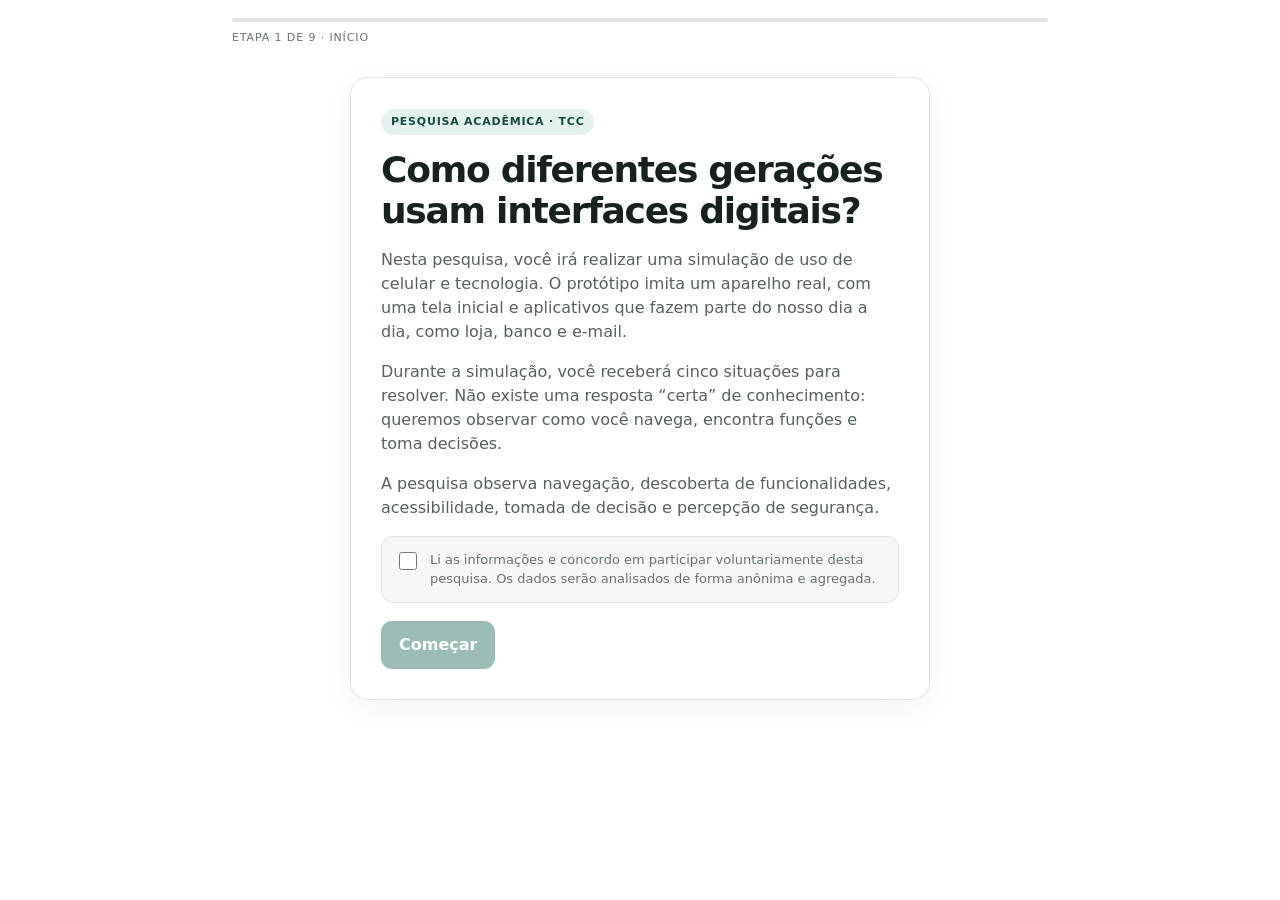
==== commit 45021860: "v1.0.3: correções mobile, estilo" ====
--- a/index.html
+++ b/index.html
@@ -1,296 +1,1225 @@
-<!DOCTYPE html>
+<!doctype html>
 <html lang="pt-BR">
-<head>
-<meta charset="UTF-8">
-<meta name="viewport" content="width=device-width, initial-scale=1.0">
-<title>Estudo de Usabilidade — Protótipo Intergeracional</title>
-<style>
-:root{
-  --bg:#f4f3ef;--paper:#fff;--ink:#17211f;--muted:#68736f;--line:#dfe4e1;
-  --brand:#246b61;--brand-dark:#174b44;--brand-soft:#e5f1ee;--accent:#e3a72f;
-  --danger:#c84b3d;--danger-soft:#fae9e6;--blue:#2f74d0;--shadow:0 18px 50px rgba(23,33,31,.12);
-  --system:#f5f6f8;--system-dark:#111315;--app-green:#176f5d;--bank:#132f5b;--mail:#4c5f92;
-  --font:Inter,ui-sans-serif,system-ui,-apple-system,BlinkMacSystemFont,"Segoe UI",sans-serif;
-}
-*{box-sizing:border-box}html,body{margin:0;min-height:100%;font-family:var(--font);color:var(--ink);background:var(--bg)}
-body{font-size:16px;line-height:1.5}button,input{font:inherit}button{cursor:pointer}
-:focus-visible{outline:3px solid #e3a72f;outline-offset:2px}
-.app{max-width:860px;min-height:100vh;margin:auto;display:flex;flex-direction:column}
-.top{padding:18px 22px 0}.progress{height:4px;background:#dfe4e1;border-radius:99px;overflow:hidden}.progress i{display:block;height:100%;width:0;background:var(--brand);transition:width .3s}.progress-label{font-size:11px;color:var(--muted);margin-top:8px;text-transform:uppercase;letter-spacing:.08em}
-main{flex:1;padding:30px 22px 50px}.card{max-width:580px;margin:auto;background:var(--paper);border:1px solid var(--line);border-radius:18px;padding:30px;box-shadow:0 8px 30px rgba(23,33,31,.05)}
-h1,h2,h3{line-height:1.15;margin:0 0 12px}h1{font-size:36px;letter-spacing:-.035em}h2{font-size:28px;letter-spacing:-.025em}h3{font-size:18px}.eyebrow{display:inline-block;background:var(--brand-soft);color:var(--brand-dark);padding:5px 10px;border-radius:999px;font-size:11px;font-weight:800;letter-spacing:.07em;text-transform:uppercase;margin-bottom:14px}.lead{color:#56615d}.fine{font-size:13px;color:var(--muted)}
-.step{display:none}.step.active{display:block;animation:up .25s ease}@keyframes up{from{opacity:0;transform:translateY(5px)}to{opacity:1;transform:none}}
-.choice-group{margin:24px 0}.group-label{font-weight:700;font-size:14px;display:block;margin-bottom:9px}.choices{display:flex;gap:9px;flex-wrap:wrap}.choice{flex:1;min-width:110px;min-height:48px;border:1.5px solid var(--line);background:#fff;border-radius:12px;padding:11px 14px;text-align:center}.choice.selected{border-color:var(--brand);background:var(--brand-soft);color:var(--brand-dark);font-weight:700}
-.consent{display:flex;gap:10px;background:#f7f7f4;border:1px solid var(--line);padding:13px;border-radius:12px;font-size:13px;color:var(--muted)}.consent input{width:18px;height:18px;margin-top:2px;flex:none}.actions{display:flex;gap:9px;flex-wrap:wrap;margin-top:18px}.btn{border:0;border-radius:11px;padding:12px 18px;min-height:46px;font-weight:750}.primary{background:var(--brand);color:white}.primary:hover{background:var(--brand-dark)}.secondary{background:white;border:1.5px solid var(--line);color:var(--brand-dark)}.danger{background:var(--danger);color:white}.btn:disabled{opacity:.45;cursor:not-allowed}
-.task{max-width:680px;margin:0 auto 14px;background:#fff;border:1px solid #d9dfdc;border-radius:14px;padding:12px 14px;box-shadow:0 5px 18px rgba(23,33,31,.05)}.task small{font-size:10px;font-weight:800;text-transform:uppercase;color:#86631f;letter-spacing:.08em}.task p{font-size:17px;line-height:1.48;margin:7px 0 0}.task-actions{display:flex;justify-content:flex-end;margin-top:10px}.skip-btn{font-size:12px!important;padding:8px 12px!important;min-height:36px!important}.phone-stage{display:flex;justify-content:center;align-items:center;min-height:calc(100vh - 180px)}
-/* PHONE: fixed physical dimensions. Only the content changes. */
-.phone{width:min(380px,92vw);height:min(720px,calc(100vh - 185px));min-height:600px;background:#17191b;border-radius:46px;padding:10px;box-shadow:0 24px 70px rgba(0,0,0,.24),0 0 0 1px #555;position:relative}.phone::before{content:"";position:absolute;inset:5px;border:1px solid rgba(255,255,255,.14);border-radius:42px;pointer-events:none}.screen{height:100%;border-radius:38px;overflow:hidden;background:#fff;position:relative;display:flex;flex-direction:column}.island{position:absolute;top:9px;left:50%;transform:translateX(-50%);width:94px;height:25px;border-radius:20px;background:#111315;z-index:20}.status{height:42px;flex:none;padding:8px 18px 0;display:flex;justify-content:space-between;font-size:12px;font-weight:750;position:relative;z-index:15}.status-icons{display:flex;gap:8px;align-items:center}.status-icons svg{width:14px;height:14px}.screen-body{flex:1;min-height:0;overflow:hidden;position:relative}.homebar{height:25px;flex:none;display:flex;align-items:center;justify-content:center;background:#fff}.homebar:after{content:"";width:118px;height:5px;border-radius:99px;background:#9da09f}.view{position:absolute;inset:0;display:none;overflow:hidden;min-height:0}.view.active{display:flex;flex-direction:column;min-height:0}.home{background:linear-gradient(155deg,#214f48 0%,#102d29 100%);padding:22px 18px 14px;color:#fff;overflow:hidden}.home-date{font-size:12px;opacity:.72;text-align:center;margin-bottom:18px}.grid{display:grid;grid-template-columns:repeat(4,1fr);gap:19px 7px}.app-tile{display:flex;flex-direction:column;align-items:center;gap:6px;border:0;background:none;color:#fff;padding:0}.icon{width:55px;height:55px;border-radius:16px;display:grid;place-items:center;box-shadow:0 5px 11px rgba(0,0,0,.18);position:relative}.icon svg{width:29px;height:29px}.icon.app-vitrine{background:#2c9c77}.icon.app-bank{background:#fff;color:#173d70}.icon.app-mail{background:#e55f43}.icon.app-system{background:#858a8b}.icon.app-note{background:#e6c85c;color:#554300}.icon.app-blue{background:#397bc7}.icon.app-green{background:#39a96c}.icon.app-red{background:#d95a4d}.label{font-size:10.5px;text-shadow:0 1px 2px rgba(0,0,0,.3)}.badge{position:absolute;right:-5px;top:-5px;background:#ef3e35;color:white;border:2px solid #17302c;width:18px;height:18px;border-radius:50%;font-size:9px;display:grid;place-items:center}.dock{margin-top:auto;display:grid;grid-template-columns:repeat(4,1fr);gap:8px;padding:10px 6px;border-radius:23px;background:rgba(255,255,255,.15);backdrop-filter:blur(12px)}
-/* shared app chrome */
-.app{background:#fff}.app-head{height:56px;flex:none;display:flex;align-items:center;gap:9px;padding:0 16px;border-bottom:1px solid var(--line);font-weight:800;background:#fff;position:relative;z-index:5}.back{border:0;background:none;color:#1b5e55;padding:5px;font-size:22px}.app-content{padding:16px;overflow-y:auto;overflow-x:hidden;flex:1;min-height:0}.app-nav{height:62px;flex:none;border-top:1px solid var(--line);display:grid;grid-template-columns:repeat(3,1fr);background:#fff}.navbtn{border:0;background:none;color:#7a827f;font-size:10px;font-weight:650;display:flex;flex-direction:column;align-items:center;justify-content:center;gap:3px}.navbtn svg{width:20px;height:20px}.navbtn.active{color:var(--brand)}
-/* login */.brand-lockup{display:flex;align-items:center;gap:10px;margin-bottom:20px}.brand-mark{width:42px;height:42px;border-radius:13px;background:var(--app-green);color:#fff;display:grid;place-items:center;font-size:21px;font-weight:850}.brand-lockup strong{font-size:19px}.field{margin:0 0 13px}.field label{display:block;font-size:12px;font-weight:750;margin-bottom:5px}.field input{width:100%;height:45px;border:1.5px solid var(--line);border-radius:10px;padding:0 12px;background:#fff}.field input:focus{border-color:var(--brand)}.password{position:relative}.password input{padding-right:42px}.eye{position:absolute;right:5px;top:5px;width:36px;height:35px;border:0;background:none;color:#64706c}.link{border:0;background:none;color:var(--brand);font-weight:700;text-decoration:underline;padding:6px 0}.error{display:none;background:var(--danger-soft);border:1px solid #e7aaa1;color:#9e3329;border-radius:9px;padding:9px;font-size:12px}.error.show{display:block}.login-extra{border-top:1px solid var(--line);margin-top:18px;padding-top:15px;display:flex;gap:8px}
-/* store */.store-hero{background:linear-gradient(135deg,#edf5f1,#dcebe5);border-radius:14px;padding:15px;margin-bottom:13px}.store-hero strong{display:block;font-size:18px}.store-tools{display:flex;gap:7px;margin-bottom:11px}.search{flex:1;height:40px;border:1px solid var(--line);border-radius:10px;padding:0 11px}.filter-button{border:1px solid var(--line);background:#fff;border-radius:10px;padding:0 12px;font-weight:700}.filter-panel{display:none;background:#f7f8f6;border:1px solid var(--line);border-radius:12px;padding:12px;margin-bottom:12px}.filter-panel.open{display:block}.filter-title{font-weight:800;font-size:13px;margin-bottom:8px}.filter-grid{display:grid;grid-template-columns:1fr 1fr;gap:8px}.check{font-size:12px;display:flex;gap:6px;align-items:center}.price{display:flex;gap:6px}.price input{width:100%;height:36px;border:1px solid var(--line);border-radius:8px;padding:0 8px;font-size:12px}.apply-filter{margin-top:9px;width:100%;height:38px}.chips{display:flex;gap:5px;flex-wrap:wrap;margin-bottom:9px}.chip{font-size:10px;background:var(--brand-soft);color:var(--brand-dark);padding:4px 8px;border-radius:99px}.products{display:grid;grid-template-columns:1fr 1fr;gap:9px}.product{border:1px solid var(--line);border-radius:12px;padding:9px;background:#fff}.product-img{height:65px;border-radius:8px;background:linear-gradient(135deg,#e7e1d7,#bfc7c0);display:grid;place-items:center;margin-bottom:8px}.product-img svg{width:43px;height:43px;color:#55605a}.product strong{font-size:12px;display:block}.product small{font-size:10px;color:var(--muted);display:block}.price-tag{font-size:11px;font-weight:800;color:var(--brand);margin:4px 0 7px}.mini{width:100%;height:34px;border:0;border-radius:8px;background:var(--brand);color:#fff;font-size:11px;font-weight:750}.product.wrong{cursor:pointer}.cart-view{display:none}.cart-view.active{display:block}.payment-list{display:grid;gap:8px;margin:13px 0}.payment{border:1.5px solid var(--line);border-radius:11px;padding:11px;display:flex;align-items:center;gap:9px}.payment.selected{border-color:var(--brand);background:var(--brand-soft)}.payment input{width:17px;height:17px}.success{background:var(--brand-soft);border:1px solid #bcd9d1;padding:13px;border-radius:11px;color:var(--brand-dark)}
-/* account */.profile-head{display:flex;align-items:center;gap:11px;margin-bottom:16px}.avatar{width:48px;height:48px;border-radius:50%;background:#d8e7e2;color:var(--brand-dark);display:grid;place-items:center;font-weight:850}.account-row{width:100%;border:0;border-bottom:1px solid var(--line);background:#fff;text-align:left;padding:14px 4px;display:flex;justify-content:space-between;align-items:center;font-size:13px}.account-row span:last-child{color:#89918e}.font-control{background:#f7f8f6;border:1px solid var(--line);border-radius:12px;padding:14px}.font-size-preview{font-size:16px;margin:9px 0 12px}.font-slider{width:100%}.aa-row{display:flex;justify-content:space-between;align-items:center}.logout{color:var(--danger)!important;font-weight:750}
-/* bank */.bank-head{background:linear-gradient(135deg,#173f76,#10284b);color:#fff;padding:18px;border-radius:15px}.bank-head small{opacity:.72}.balance{font-size:27px;font-weight:800;margin-top:5px}.bank-actions{display:grid;grid-template-columns:repeat(4,1fr);gap:7px;margin:13px 0}.bank-action{border:0;background:#f4f6f8;border-radius:11px;padding:9px 3px;display:flex;flex-direction:column;align-items:center;gap:5px;font-size:10px;font-weight:700}.bank-action svg{width:21px;height:21px;color:#173f76}.statement{border-top:1px solid var(--line);padding-top:12px}.transaction{display:flex;justify-content:space-between;padding:11px 0;border-bottom:1px solid #eef0ef;font-size:12px}.transaction small{display:block;color:var(--muted);font-size:10px}.positive{color:#20835f}.pix-brand{display:flex;align-items:center;gap:9px;margin-bottom:14px}.pix-logo{width:38px;height:38px;border-radius:10px;background:#32bcad;display:grid;place-items:center;color:white;font-weight:900}.contact-list{border:1px solid var(--line);border-radius:10px;max-height:145px;overflow:auto;margin-top:7px}.contact{padding:10px;border-bottom:1px solid var(--line);font-size:12px}.contact:last-child{border:0}.contact.selected{background:#e8f5f2;color:var(--brand-dark);font-weight:800}.pix-review{background:#f5f7f8;border-radius:12px;padding:13px;margin:12px 0}.review-line{display:flex;justify-content:space-between;font-size:12px;padding:6px 0}.review-line b{font-size:13px}
-/* mail */.mail-brand{display:flex;align-items:center;gap:8px}.mail-logo{width:32px;height:32px;border-radius:9px;background:var(--mail);display:grid;place-items:center;color:#fff}.mail-row{display:flex;gap:8px;padding:12px 15px;border-bottom:1px solid var(--line);background:#fff;text-align:left;width:100%;border-left:0;border-right:0;border-top:0}.mail-row.unread{background:#f6f8fb}.mail-dot{width:8px;height:8px;border-radius:50%;background:#4975c0;margin-top:5px;flex:none}.mail-main{min-width:0;flex:1}.mail-sender{font-size:12px;font-weight:800}.mail-subject{font-size:12px;font-weight:700}.mail-preview{font-size:10px;color:var(--muted);white-space:nowrap;overflow:hidden;text-overflow:ellipsis}.mail-time{font-size:9px;color:var(--muted)}.mail-detail{padding:16px}.warning-box{background:#fff8e7;border:1px solid #e7c76f;border-radius:10px;padding:10px;font-size:11px}.mail-actions{display:flex;gap:8px;margin-top:14px}.mail-actions button{flex:1}.suspicious-label{font-size:10px;font-weight:800;color:#9e3329;text-transform:uppercase;letter-spacing:.06em}
-/* modal */.modal{position:fixed;inset:0;background:rgba(12,18,16,.52);display:none;align-items:center;justify-content:center;padding:20px;z-index:100}.modal.open{display:flex}.modal-box{background:#fff;border-radius:16px;padding:22px;max-width:340px;width:100%;box-shadow:var(--shadow)}
-.phone-note{max-width:420px;margin:8px auto 0;text-align:center;font-size:11px;color:var(--muted)}
-@media(max-height:760px){.phone{height:calc(100vh - 165px);min-height:560px}.phone-stage{min-height:calc(100vh - 165px)}}
-@media(max-width:520px){main{padding:18px 8px 30px}.top{padding:12px 14px 0}.card{padding:22px 18px}h1{font-size:30px}.phone{width:370px;max-width:calc(100vw - 14px)}.task{margin-left:8px;margin-right:8px}.phone-stage{min-height:calc(100vh - 145px)}}
-
-/* --- ajustes de usabilidade do experimento --- */
-body.study-active{overflow:hidden}
-body.study-active main{padding-top:12px;padding-bottom:14px;overflow:hidden}
-body.study-active .phone-stage{height:calc(100vh - 165px);min-height:0;overflow:hidden;align-items:center}
-.task{max-width:680px;margin:0 auto 10px;padding:14px 18px;border-radius:16px}
-.task-top{display:flex;align-items:center;gap:10px;border-bottom:1px solid #e8ecea;padding-bottom:7px;margin-bottom:6px}
-.task-top small{font-size:11px!important;color:#86631f;letter-spacing:.08em}
-.task-top strong{font-size:17px;color:#17211f}
-.task p{font-size:16px;line-height:1.42;margin:0;color:#26322f}
-.phone{height:clamp(500px,calc(100vh - 280px),650px);min-height:0}
-.screen-body{min-height:0;overflow:hidden}
-.view.active{min-height:0}
-.app-content{min-height:0;overflow-y:auto;overflow-x:hidden;-webkit-overflow-scrolling:touch;scrollbar-width:thin}
-.android-nav{height:34px!important;flex:none!important;background:#f7f7f7!important;border-top:1px solid #e5e7e6;display:grid!important;grid-template-columns:repeat(3,1fr)!important;align-items:center;z-index:30}
-.android-nav button{height:34px;border:0;background:transparent;color:#343a38;display:grid;place-items:center;padding:0}
-.android-nav svg{width:17px;height:17px;fill:none;stroke:currentColor;stroke-width:2;stroke-linecap:round;stroke-linejoin:round}
-.android-nav button:nth-child(2) svg{stroke-width:2.4}
-.home{overflow-y:auto!important;overflow-x:hidden;padding-bottom:12px}
-.home .grid{gap:15px 7px}
-.label{font-size:11px}
-.icon{width:52px;height:52px;border-radius:15px}
-.phone-note{font-size:11px;line-height:1.35}
-/* e-commerce visual */
-.store-hero{background:linear-gradient(135deg,#f1f5ff,#e6eefb);border:1px solid #dce5f2}
-.store-hero .store-logo{display:flex;align-items:center;gap:8px;margin-bottom:10px}
-.store-logo-mark{width:30px;height:30px;border-radius:9px;background:#2459a6;color:#fff;display:grid;place-items:center;font-weight:900}
-.category-row{display:flex;gap:7px;overflow-x:auto;padding:2px 0 9px;scrollbar-width:none}
-.category{white-space:nowrap;border:1px solid #dbe2eb;background:#fff;border-radius:99px;padding:6px 10px;font-size:11px;font-weight:700}
-.product-img{height:100px!important;background:#f3f5f6!important;border:1px solid #e7eae9;overflow:hidden}
-.product-img svg{width:72px!important;height:72px!important}
-.product{padding:10px!important}
-.product strong{font-size:13px!important}
-.product small{font-size:10.5px!important}
-.price-tag{font-size:13px!important}
-.mini{height:36px!important;font-size:11px!important}
-.checkout-card{border:1px solid var(--line);border-radius:12px;padding:12px;background:#fff;margin-bottom:12px}
-/* larger app typography for the study */
-.app-content h3{font-size:18px}
-.app-content p,.app-content label{font-size:13px}
-.app-content .btn{font-size:13px}
-/* make the e-commerce account discovery realistic */
-.account-row{font-size:14px;padding:15px 4px}
-.store-hero strong{font-size:17px}.store-hero .fine{display:block;margin-top:3px}.checkout-card .product-img{background:#f4f6f7}.success b{font-size:15px}
-.pix-payment-card{margin-top:12px;border:1px solid var(--line);border-radius:13px;padding:13px;text-align:center}.mock-qr{width:145px;height:145px;margin:0 auto 10px;background:#fff;border:7px solid #fff;display:grid;place-items:center}.mock-qr svg{width:100%;height:100%;shape-rendering:crispEdges}.pix-payment-card textarea{width:100%;min-height:72px;margin-top:8px;border:1px solid var(--line);border-radius:9px;padding:8px;font-size:9px;resize:none}.pix-payment-card summary{font-size:12px;font-weight:700;cursor:pointer;text-align:left;margin-top:10px}.android-nav{background:#fff}.android-nav button{width:52px;height:25px;border:0;background:none;display:grid;place-items:center}.android-nav{display:grid;grid-template-columns:1fr 1fr 1fr;align-items:center}.android-nav svg{width:18px;height:18px;stroke:#4f5654;stroke-width:1.8;fill:none}.android-nav button:first-child svg{stroke-width:2.3}.android-nav button:nth-child(2) svg{stroke-width:2}.android-nav button:nth-child(3) svg{stroke-width:2}</style>
-</head>
-<body>
-<div class="app">
-<header class="top"><div class="progress"><i id="progressBar"></i></div><div class="progress-label" id="progressLabel">Início</div></header>
-<main>
-<section class="step active" data-step="welcome"><div class="card"><span class="eyebrow">Pesquisa acadêmica · TCC</span><h1>Como diferentes gerações usam interfaces digitais?</h1><p class="lead">Nesta pesquisa, você irá realizar uma simulação de uso de celular e tecnologia. O protótipo imita um aparelho real, com uma tela inicial e aplicativos que fazem parte do nosso dia a dia, como loja, banco e e-mail.</p><p class="lead">Durante a simulação, você receberá cinco situações para resolver. Não existe uma resposta “certa” de conhecimento: queremos observar como você navega, encontra funções e toma decisões.</p><p class="lead">A pesquisa observa navegação, descoberta de funcionalidades, acessibilidade, tomada de decisão e percepção de segurança.</p><div class="consent"><input id="consent" type="checkbox"><label for="consent">Li as informações e concordo em participar voluntariamente desta pesquisa. Os dados serão analisados de forma anônima e agregada.</label></div><div class="actions"><button class="btn primary" id="start" disabled>Começar</button></div></div></section>
-<section class="step" data-step="profile"><div class="card"><span class="eyebrow">Antes de começar</span><h2>Sobre você</h2><p class="lead">Não informe nome, e-mail ou qualquer dado pessoal real.</p><div class="choice-group"><span class="group-label">Faixa etária</span><div class="choices" data-key="faixa"><button class="choice" data-value="18-29">18–29</button><button class="choice" data-value="30-49">30–49</button><button class="choice" data-value="50-64">50–64</button><button class="choice" data-value="65+">65+</button></div></div><div class="choice-group"><span class="group-label">Familiaridade com tecnologia</span><div class="choices" data-key="afinidade"><button class="choice" data-value="baixa">Baixa</button><button class="choice" data-value="media">Média</button><button class="choice" data-value="alta">Alta</button></div></div><div class="actions"><button class="btn primary" id="profileNext" disabled>Continuar</button></div></div></section>
-
-<section class="step" data-step="phone-flow"><div class="task" id="taskBox"></div><div class="phone-stage"><div class="phone"><div class="screen"><div class="island"></div><div class="status"><span>9:41</span><span class="status-icons"><svg viewBox="0 0 24 24" fill="currentColor"><path d="M2 18h3v4H2zm5-4h3v8H7zm5-4h3v12h-3zm5-4h3v16h-3z"/></svg><svg viewBox="0 0 24 24" fill="none" stroke="currentColor" stroke-width="2"><rect x="2" y="6" width="18" height="12" rx="2"/><path d="M22 10v4"/></svg></span></div><div class="screen-body">
-<!-- HOME -->
-<div class="view active home" id="homeView"><div class="home-date">terça-feira · 9 de outubro</div><div class="grid">
-<button class="app-tile" data-app="fotos"><span class="icon app-system"><svg viewBox="0 0 24 24" fill="none" stroke="currentColor" stroke-width="1.8"><rect x="3" y="5" width="18" height="15" rx="3"/><circle cx="12" cy="12" r="3"/><path d="M7 5l1.5-2h7L17 5"/></svg></span><span class="label">Fotos</span></button>
-<button class="app-tile" data-app="calc"><span class="icon app-blue"><svg viewBox="0 0 24 24" fill="none" stroke="white" stroke-width="1.7"><rect x="5" y="2.5" width="14" height="19" rx="2"/><path d="M8 6h8M8 10h2m4 0h2M8 14h2m4 0h2M8 18h2m4 0h2"/></svg></span><span class="label">Calculadora</span></button>
-<button class="app-tile" data-app="mapas"><span class="icon app-green"><svg viewBox="0 0 24 24" fill="none" stroke="white" stroke-width="1.7"><path d="M3 5l6-2 6 2 6-2v16l-6 2-6-2-6 2z"/><path d="M9 3v16m6-14v16"/></svg></span><span class="label">Mapas</span></button>
-<button class="app-tile" data-app="ajustes"><span class="icon app-system"><svg viewBox="0 0 24 24" fill="none" stroke="white" stroke-width="1.8"><circle cx="12" cy="12" r="3"/><path d="M19.4 15a1.8 1.8 0 000-6l1-1.7-1.7-1-1.4 1a8 8 0 00-2-.8L15 4h-2l-.3 2.5a8 8 0 00-2 .8l-1.4-1-1.7 1 1 1.7a1.8 1.8 0 000 6l-1 1.7 1.7 1 1.4-1a8 8 0 002 .8L11 20h2l.3-2.5a8 8 0 002-.8l1.4 1 1.7-1z"/></svg></span><span class="label">Ajustes</span></button>
-<button class="app-tile" data-app="vitrine"><span class="icon app-vitrine"><svg viewBox="0 0 24 24" fill="none" stroke="white" stroke-width="1.8"><path d="M4 9h16l-1 11H5L4 9z"/><path d="M8 9V7a4 4 0 0 1 8 0v2"/><path d="M9 13h6"/></svg></span><span class="label">Vitrine</span></button>
-<button class="app-tile" data-app="banco"><span class="icon app-bank"><svg viewBox="0 0 24 24" fill="none" stroke="currentColor" stroke-width="1.7"><path d="M3 9l9-5 9 5"/><path d="M5 10v8m4-8v8m6-8v8m4-8v8M3 20h18M2 10h20"/></svg></span><span class="label">Banco</span></button>
-<button class="app-tile" data-app="email"><span class="icon app-mail"><svg viewBox="0 0 24 24" fill="none" stroke="white" stroke-width="1.8"><rect x="3" y="5" width="18" height="14" rx="2"/><path d="M4 7l8 6 8-6"/></svg><span class="badge">3</span></span><span class="label">E-mail</span></button>
-<button class="app-tile" data-app="notas"><span class="icon app-note"><svg viewBox="0 0 24 24" fill="none" stroke="#5c4b05" stroke-width="1.7"><path d="M6 3h10l3 3v15H6z"/><path d="M16 3v4h4M9 11h7M9 15h7M9 19h4"/></svg></span><span class="label">Notas</span></button>
-</div><div class="dock">
-<button class="app-tile" data-app="telefone"><span class="icon app-green"><svg viewBox="0 0 24 24" fill="none" stroke="white" stroke-width="2"><path d="M7 3l3 2-2 4c1 2 3 4 5 5l4-2 2 3c-2 4-5 5-8 3-4-2-8-7-8-11 0-3 1-4 4-4z"/></svg></span></button>
-<button class="app-tile" data-app="mensagens"><span class="icon app-green"><svg viewBox="0 0 24 24" fill="none" stroke="white" stroke-width="1.8"><path d="M4 5h16v11H9l-4 4v-4H4z"/><path d="M8 10h8M8 13h5"/></svg></span></button>
-<button class="app-tile" data-app="navegador"><span class="icon app-blue"><svg viewBox="0 0 24 24" fill="none" stroke="white" stroke-width="1.7"><circle cx="12" cy="12" r="9"/><path d="M15 9l-2 5-5 2 2-5z"/></svg></span></button>
-<button class="app-tile" data-app="musica"><span class="icon app-red"><svg viewBox="0 0 24 24" fill="none" stroke="white" stroke-width="1.8"><path d="M9 18V5l10-2v13"/><circle cx="6" cy="18" r="3"/><circle cx="16" cy="16" r="3"/></svg></span></button>
-</div></div>
-
-<!-- VITRINE -->
-<div class="view app" id="vitrineView"></div>
-<!-- BANCO -->
-<div class="view app" id="bancoView"></div>
-<!-- EMAIL -->
-<div class="view app" id="emailView"></div>
-<!-- INERT -->
-<div class="view app" id="inertView"><div class="app-head"><button class="back" data-home>‹</button>Aplicativo</div><div class="app-content" style="display:grid;place-items:center;text-align:center"><div><div style="font-size:34px;margin-bottom:10px">Não disponível</div><p class="lead" id="inertText"></p><button class="btn secondary" data-home>Voltar à tela inicial</button></div></div></div>
-</div><div class="homebar android-nav" aria-label="Navegação do Android">
-<button data-home aria-label="Voltar"><svg viewBox="0 0 24 24"><path d="M16 5L9 12l7 7" fill="none"/></svg></button>
-<button data-home aria-label="Tela inicial"><svg viewBox="0 0 24 24"><circle cx="12" cy="12" r="7"/></svg></button>
-<button aria-label="Aplicativos recentes" id="recentBtn"><svg viewBox="0 0 24 24"><rect x="7" y="7" width="10" height="10" rx="1"/></svg></button>
-</div></div></div></div><p class="phone-note">O aparelho permanece no mesmo tamanho durante toda a tarefa; apenas o conteúdo da tela é alterado.</p></section>
-
-<section class="step" data-step="sus"><div class="card"><span class="eyebrow">Avaliação final</span><h2>Como foi sua experiência?</h2><div id="likert"></div><div class="actions"><button class="btn primary" id="finish" disabled>Ver resultado</button></div></div></section>
-<section class="step" data-step="result"><div class="card"><span class="eyebrow">Pesquisa concluída</span><h2>Obrigada por participar!</h2><p class="lead">Sua participação ajudará a analisar diferenças de usabilidade e acessibilidade entre gerações.</p><div id="resultStats"></div></div></section>
-</main></div>
-
-<div class="modal" id="logoutModal"><div class="modal-box"><h3>Sair da conta?</h3><p class="lead" style="font-size:13px">Você será desconectado do Vitrine.</p><div class="actions"><button class="btn secondary" id="cancelLogout">Cancelar</button><button class="btn danger" id="confirmLogout">Sair</button></div></div></div>
-
-<script>
-window.dataLayer=window.dataLayer||[];
-function track(event,params={}){window.dataLayer.push({event,...params});console.log('[dataLayer]',event,params)}
-const state={faixa:null,afinidade:null,step:'welcome',logged:false,newPassword:null,selectedContact:null,cart:null,font:16,recoverySent:false,pixPending:null,
- d1:{start:0,end:0,errors:0,recovery:false,skipped:false},d2:{start:0,end:0,decoys:0,fontFound:false,skipped:false},d3:{start:0,end:0,filters:false,wrongProduct:0,skipped:false},d4:{start:0,end:0,errors:0,search:false,skipped:false},d5:{start:0,end:0,falsePositive:0,skipped:false},answers:[]};
-const steps=['welcome','profile','d1','d2','d3','d4','d5','sus','result'];
-const labels={welcome:'Início',profile:'Perfil',d1:'Desafio 1',d2:'Desafio 2',d3:'Desafio 3',d4:'Desafio 4',d5:'Desafio 5',sus:'Avaliação',result:'Concluído'};
-const tasks={
- d1:'Acesse a conta da Vitrine. Você não sabe a senha, então recupere o acesso usando o e-mail cadastrado.',
- d2:'Entre no aplicativo Vitrine. Atualize seu telefone, encontre uma forma de aumentar o tamanho do texto e depois saia da conta.',
- d3:'Na tela inicial do celular, abra o aplicativo Vitrine. Encontre uma cadeira entre R$ 400 e R$ 700, disponível em estoque, e gere o pagamento por Pix para essa compra.',
- d4:'Na tela inicial do celular, abra o aplicativo Banco e use o Pix para pagar o pedido da Vitrine que está aguardando pagamento.',
- d5:'Na tela inicial do celular, abra o aplicativo E-mail. Analise as mensagens recebidas, encontre uma mensagem suspeita e marque-a como tal.'
-};
-function svg(name){
-  const s={
-    home:`<path d="M3 11l9-8 9 8v9a1 1 0 0 1-1 1h-5v-6H9v6H4a1 1 0 0 1-1-1z"/>`,
-    bag:`<path d="M5 8h14l1 13H4z"/><path d="M9 8V6a3 3 0 0 1 6 0v2"/>`,
-    user:`<circle cx="12" cy="8" r="3"/><path d="M5 21a7 7 0 0 1 14 0"/>`,
-    arrow:`<path d="M19 12H5m7-7-7 7 7 7"/>`,
-    pix:`<path d="M7 7l5-5 5 5-5 5zM7 17l5-5 5 5-5 5zM2 12l5-5 5 5-5 5zM12 12l5-5 5 5-5 5z"/>`
-  };
-  return `<svg viewBox="0 0 24 24" fill="none" stroke="currentColor" stroke-width="1.8">${s[name]||''}</svg>`;
-}
-function showStep(name){
-  document.querySelectorAll('.step').forEach(x=>x.classList.remove('active'));
-  const target=steps.includes(name)&&['d1','d2','d3','d4','d5'].includes(name)?'phone-flow':name;
-  document.querySelector('[data-step="'+target+'"]').classList.add('active');
-  state.step=name;
-  document.body.classList.toggle('study-active',['d1','d2','d3','d4','d5'].includes(name));
-  const i=steps.indexOf(name);
-  document.getElementById('progressBar').style.width=(i/(steps.length-1)*100)+'%';
-  document.getElementById('progressLabel').textContent='Etapa '+(i+1)+' de '+steps.length+' · '+labels[name];
-  track('step_view',{step_name:name,faixa_etaria:state.faixa,afinidade_tecnologica:state.afinidade});
-  if(['d1','d2','d3','d4','d5'].includes(name)){
-    const taskNumber=Number(name.slice(1));
-    document.getElementById('taskBox').innerHTML=`<div class="task-top"><small>DESAFIO ${taskNumber} DE 5</small><strong>${labels[name]}</strong></div><p>${tasks[name]}</p><div class="task-actions"><button class="btn secondary skip-btn" id="skipTask">Pular desafio</button></div>`;
-    document.getElementById('skipTask').onclick=()=>skipTask(name);
-    openHome();
-    state[name].start=Date.now();
-  }
-  window.scrollTo({top:0,behavior:'smooth'});
-}
-function nextChallenge(key){const order=['d1','d2','d3','d4','d5'];const i=order.indexOf(key);return order[i+1]||'sus'}
-function skipTask(key){state[key].skipped=true;state[key].end=Date.now();track('task_skipped',{task:key,tempo_segundos:((state[key].end-state[key].start)/1000).toFixed(1),faixa_etaria:state.faixa});showStep(nextChallenge(key))}
-
-function setHomeView(id){document.querySelectorAll('#homeView,#vitrineView,#bancoView,#emailView,#inertView').forEach(x=>x.classList.remove('active'));document.getElementById(id).classList.add('active')}
-function openHome(){setHomeView('homeView')}
-document.querySelectorAll('[data-home]').forEach(x=>x.addEventListener('click',openHome));
-function finishTask(key,extra={}){state[key].end=Date.now();track('task_complete',{task:key,tempo_segundos:((state[key].end-state[key].start)/1000).toFixed(1),faixa_etaria:state.faixa,...extra})}
-
-/* profile */
-document.getElementById('consent').addEventListener('change',e=>document.getElementById('start').disabled=!e.target.checked);document.getElementById('start').onclick=()=>showStep('profile');
-document.querySelectorAll('.choices').forEach(group=>group.querySelectorAll('.choice').forEach(btn=>btn.onclick=()=>{group.querySelectorAll('.choice').forEach(b=>b.classList.remove('selected'));btn.classList.add('selected');state[group.dataset.key]=btn.dataset.value;document.getElementById('profileNext').disabled=!(state.faixa&&state.afinidade)}));document.getElementById('profileNext').onclick=()=>{track('profile_submitted',{faixa_etaria:state.faixa,afinidade_tecnologica:state.afinidade});showStep('d1')}
-
-/* ---------- VITRINE TEMPLATES ---------- */
-function renderOrbitaLogin(){document.getElementById('vitrineView').innerHTML=`<div class="app-head"><button class="back" data-home>‹</button><div class="brand-lockup" style="margin:0"><span class="brand-mark">V</span><strong>Vitrine</strong></div></div><div class="app-content"><div class="brand-lockup"><span class="brand-mark">V</span><div><strong>Olá, Ana</strong><div class="fine">Acesse sua conta para continuar</div></div></div><div id="loginArea"><div class="field"><label>E-mail</label><input id="loginEmail" value="ana.silva@email.com"></div><div class="field"><label>Senha</label><div class="password"><input id="loginPass" type="password"><button class="eye" id="togglePass">Mostrar</button></div></div><div class="error" id="loginErr">A senha informada não confere. Você pode tentar novamente ou recuperar o acesso.</div><div class="actions"><button class="btn primary" id="loginBtn" style="width:100%">Entrar</button></div><button class="link" id="forgot">Esqueci minha senha</button></div><div id="recoveryArea" hidden></div></div>`;
-document.getElementById('loginBtn').onclick=()=>{if(state.newPassword&&document.getElementById('loginPass').value===state.newPassword){state.logged=true;
-  if(state.step==='d1'){finishTask('d1',{erros:state.d1.errors,usou_recuperacao:state.d1.recovery});renderOrbitaHome();showStep('d2');}
-  else if(state.step==='d3'){track('vitrine_login',{task:'d3',faixa_etaria:state.faixa});renderOrbitaHome();}
-  else {renderOrbitaHome();}
-}else{state.d1.errors++;document.getElementById('loginErr').classList.add('show');track('form_error',{task:'login',faixa_etaria:state.faixa})}};
-document.getElementById('togglePass').onclick=()=>{const i=document.getElementById('loginPass');i.type=i.type==='password'?'text':'password'};document.getElementById('forgot').onclick=showRecovery;document.querySelectorAll('[data-home]').forEach(x=>x.onclick=openHome)}
-function showRecovery(){
-  state.d1.recovery=true;
-  track('nav_item_click',{item:'esqueci-senha',step_atual:'d1'});
-  const area=document.getElementById('recoveryArea');
-  document.getElementById('loginArea').hidden=true;
-  area.hidden=false;
-  if(state.recoverySent){renderRecoveryCode();return;}
-  area.innerHTML=`<h3>Recuperar senha</h3><p class="fine">Informe o e-mail cadastrado para receber um código de verificação.</p><div class="field"><label>E-mail</label><input id="recEmail" value="ana.silva@email.com"></div><button class="btn primary" id="sendCode" style="width:100%">Enviar código</button>`;
-  document.getElementById('sendCode').onclick=()=>{state.recoverySent=true;renderRecoveryCode()};
-}
-function renderRecoveryCode(){
-  const area=document.getElementById('recoveryArea');
-  area.innerHTML=`<div class="success"><b>Código enviado para seu e-mail.</b><br><span style="font-size:12px">Volte para a tela inicial do celular e abra o aplicativo <b>E-mail</b> para consultar a mensagem.</span></div><div class="field" style="margin-top:13px"><label>Código de verificação</label><input id="code" inputmode="numeric" placeholder="0000"></div><div class="error" id="codeErr">Código incorreto.</div><button class="btn primary" id="confirmCode" style="width:100%">Confirmar código</button>`;
-  document.getElementById('confirmCode').onclick=()=>{
-    if(document.getElementById('code').value==='4821'){
-      area.innerHTML=`<h3>Crie uma nova senha</h3><div class="field"><label>Nova senha</label><input id="new1" type="password"></div><div class="field"><label>Confirmar nova senha</label><input id="new2" type="password"></div><div class="error" id="newErr">Use pelo menos 6 caracteres e repita a mesma senha.</div><button class="btn primary" id="saveNew" style="width:100%">Redefinir senha</button>`;
-      document.getElementById('saveNew').onclick=()=>{
-        const a=document.getElementById('new1').value,b=document.getElementById('new2').value;
-        if(a.length>=6&&a===b){
-          state.newPassword=a;
-          area.innerHTML='<div class="success"><b>Senha redefinida.</b><br><span style="font-size:12px">Agora volte ao login.</span></div><button class="btn primary" id="backLogin" style="width:100%;margin-top:12px">Voltar para login</button>';
-          document.getElementById('backLogin').onclick=renderOrbitaLogin;
-        }else document.getElementById('newErr').classList.add('show');
+  <head>
+    <meta charset="UTF-8" />
+    <meta name="viewport" content="width=device-width, initial-scale=1.0" />
+    <title>Estudo de Usabilidade — Protótipo Intergeracional</title>
+    <link rel="stylesheet" href="style.css" />
+    <style>
+      /* Mantém apenas o botão de olho criado pelo protótipo; oculta o controle nativo do navegador. */
+      input[type="password"]::-ms-reveal,
+      input[type="password"]::-ms-clear {
+        display: none;
+      }
+    </style>
+  </head>
+  <body>
+    <div class="app">
+      <header class="top">
+        <div class="progress"><i id="progressBar"></i></div>
+        <div class="progress-label" id="progressLabel">Início</div>
+      </header>
+      <main>
+        <section class="step active" data-step="welcome">
+          <div class="card">
+            <span class="eyebrow">Pesquisa acadêmica · TCC</span>
+            <h1>Como diferentes gerações usam interfaces digitais?</h1>
+            <p class="lead">
+              Nesta pesquisa, você irá realizar uma simulação de uso de celular
+              e tecnologia. O protótipo imita um aparelho real, com uma tela
+              inicial e aplicativos que fazem parte do nosso dia a dia, como
+              loja, banco e e-mail.
+            </p>
+            <p class="lead">
+              Durante a simulação, você receberá cinco situações para resolver.
+              Não existe uma resposta “certa” de conhecimento: queremos observar
+              como você navega, encontra funções e toma decisões.
+            </p>
+            <p class="lead">
+              A pesquisa observa navegação, descoberta de funcionalidades,
+              acessibilidade, tomada de decisão e percepção de segurança.
+            </p>
+            <div class="consent">
+              <input id="consent" type="checkbox" /><label for="consent"
+                >Li as informações e concordo em participar voluntariamente
+                desta pesquisa. Os dados serão analisados de forma anônima e
+                agregada.</label
+              >
+            </div>
+            <div class="actions">
+              <button class="btn primary" id="start" disabled>Começar</button>
+            </div>
+          </div>
+        </section>
+        <section class="step" data-step="profile">
+          <div class="card">
+            <span class="eyebrow">Antes de começar</span>
+            <h2>Sobre você</h2>
+            <p class="lead">
+              Não informe nome, e-mail ou qualquer dado pessoal real.
+            </p>
+            <div class="choice-group">
+              <span class="group-label">Faixa etária</span>
+              <div class="choices" data-key="faixa">
+                <button class="choice" data-value="<18">Menos de 18</button><button class="choice" data-value="18-29">18–29</button
+                ><button class="choice" data-value="30-49">30–49</button
+                ><button class="choice" data-value="50-64">50–64</button
+                ><button class="choice" data-value="65+">65+</button>
+              </div>
+            </div>
+            <div class="choice-group">
+              <span class="group-label">Familiaridade com tecnologia</span>
+              <div class="choices" data-key="afinidade">
+                <button class="choice" data-value="baixa">Baixa</button
+                ><button class="choice" data-value="media">Média</button
+                ><button class="choice" data-value="alta">Alta</button>
+              </div>
+            </div>
+            <div class="actions">
+              <button class="btn primary" id="profileNext" disabled>
+                Continuar
+              </button>
+            </div>
+          </div>
+        </section>
+
+        <section class="step" data-step="phone-flow">
+          <div class="task" id="taskBox"></div>
+          <div class="phone-stage">
+            <div class="phone">
+              <div class="screen">
+                <div class="island"></div>
+                <div class="status">
+                  <span>9:41</span
+                  ><span class="status-icons"
+                    ><svg viewBox="0 0 24 24" fill="currentColor">
+                      <path
+                        d="M2 18h3v4H2zm5-4h3v8H7zm5-4h3v12h-3zm5-4h3v16h-3z"
+                      /></svg
+                    ><svg
+                      viewBox="0 0 24 24"
+                      fill="none"
+                      stroke="currentColor"
+                      stroke-width="2"
+                    >
+                      <rect x="2" y="6" width="18" height="12" rx="2" />
+                      <path d="M22 10v4" /></svg
+                  ></span>
+                </div>
+                <div class="screen-body">
+                  <!-- HOME -->
+                  <div class="view active home" id="homeView">
+                    <div class="home-date">terça-feira · 9 de outubro</div>
+                    <div class="grid">
+                      <button class="app-tile" data-app="fotos">
+                        <span class="icon app-system"
+                          ><svg
+                            viewBox="0 0 24 24"
+                            fill="none"
+                            stroke="currentColor"
+                            stroke-width="1.8"
+                          >
+                            <rect x="3" y="5" width="18" height="15" rx="3" />
+                            <circle cx="12" cy="12" r="3" />
+                            <path d="M7 5l1.5-2h7L17 5" /></svg></span
+                        ><span class="label">Fotos</span>
+                      </button>
+                      <button class="app-tile" data-app="calc">
+                        <span class="icon app-blue"
+                          ><svg
+                            viewBox="0 0 24 24"
+                            fill="none"
+                            stroke="white"
+                            stroke-width="1.7"
+                          >
+                            <rect x="5" y="2.5" width="14" height="19" rx="2" />
+                            <path
+                              d="M8 6h8M8 10h2m4 0h2M8 14h2m4 0h2M8 18h2m4 0h2"
+                            /></svg></span
+                        ><span class="label">Calculadora</span>
+                      </button>
+                      <button class="app-tile" data-app="mapas">
+                        <span class="icon app-green"
+                          ><svg
+                            viewBox="0 0 24 24"
+                            fill="none"
+                            stroke="white"
+                            stroke-width="1.7"
+                          >
+                            <path d="M3 5l6-2 6 2 6-2v16l-6 2-6-2-6 2z" />
+                            <path d="M9 3v16m6-14v16" /></svg></span
+                        ><span class="label">Mapas</span>
+                      </button>
+                      <button class="app-tile" data-app="ajustes">
+                        <span class="icon app-system"
+                          ><svg
+                            viewBox="0 0 24 24"
+                            fill="none"
+                            stroke="white"
+                            stroke-width="1.8"
+                          >
+                            <circle cx="12" cy="12" r="3" />
+                            <path
+                              d="M19.4 15a1.8 1.8 0 000-6l1-1.7-1.7-1-1.4 1a8 8 0 00-2-.8L15 4h-2l-.3 2.5a8 8 0 00-2 .8l-1.4-1-1.7 1 1 1.7a1.8 1.8 0 000 6l-1 1.7 1.7 1 1.4-1a8 8 0 002 .8L11 20h2l.3-2.5a8 8 0 002-.8l1.4 1 1.7-1z"
+                            /></svg></span
+                        ><span class="label">Ajustes</span>
+                      </button>
+                      <button class="app-tile" data-app="vitrine">
+                        <span class="icon app-vitrine"
+                          ><svg
+                            viewBox="0 0 24 24"
+                            fill="none"
+                            stroke="white"
+                            stroke-width="1.8"
+                          >
+                            <path d="M4 9h16l-1 11H5L4 9z" />
+                            <path d="M8 9V7a4 4 0 0 1 8 0v2" />
+                            <path d="M9 13h6" /></svg></span
+                        ><span class="label">Vitrine</span>
+                      </button>
+                      <button class="app-tile" data-app="banco">
+                        <span class="icon app-bank"
+                          ><svg
+                            viewBox="0 0 24 24"
+                            fill="none"
+                            stroke="currentColor"
+                            stroke-width="1.7"
+                          >
+                            <path d="M3 9l9-5 9 5" />
+                            <path
+                              d="M5 10v8m4-8v8m6-8v8m4-8v8M3 20h18M2 10h20"
+                            /></svg></span
+                        ><span class="label">Banco</span>
+                      </button>
+                      <button class="app-tile" data-app="email">
+                        <span class="icon app-mail"
+                          ><svg
+                            viewBox="0 0 24 24"
+                            fill="none"
+                            stroke="white"
+                            stroke-width="1.8"
+                          >
+                            <rect x="3" y="5" width="18" height="14" rx="2" />
+                            <path d="M4 7l8 6 8-6" /></svg
+                          ><span class="badge">3</span></span
+                        ><span class="label">E-mail</span>
+                      </button>
+                      <button class="app-tile" data-app="notas">
+                        <span class="icon app-note"
+                          ><svg
+                            viewBox="0 0 24 24"
+                            fill="none"
+                            stroke="#5c4b05"
+                            stroke-width="1.7"
+                          >
+                            <path d="M6 3h10l3 3v15H6z" />
+                            <path
+                              d="M16 3v4h4M9 11h7M9 15h7M9 19h4"
+                            /></svg></span
+                        ><span class="label">Notas</span>
+                      </button>
+                    </div>
+                    <div class="dock">
+                      <button class="app-tile" data-app="telefone">
+                        <span class="icon app-green"
+                          ><svg
+                            viewBox="0 0 24 24"
+                            fill="none"
+                            stroke="white"
+                            stroke-width="2"
+                          >
+                            <path
+                              d="M7 3l3 2-2 4c1 2 3 4 5 5l4-2 2 3c-2 4-5 5-8 3-4-2-8-7-8-11 0-3 1-4 4-4z"
+                            /></svg
+                        ></span>
+                      </button>
+                      <button class="app-tile" data-app="mensagens">
+                        <span class="icon app-green"
+                          ><svg
+                            viewBox="0 0 24 24"
+                            fill="none"
+                            stroke="white"
+                            stroke-width="1.8"
+                          >
+                            <path d="M4 5h16v11H9l-4 4v-4H4z" />
+                            <path d="M8 10h8M8 13h5" /></svg
+                        ></span>
+                      </button>
+                      <button class="app-tile" data-app="navegador">
+                        <span class="icon app-blue"
+                          ><svg
+                            viewBox="0 0 24 24"
+                            fill="none"
+                            stroke="white"
+                            stroke-width="1.7"
+                          >
+                            <circle cx="12" cy="12" r="9" />
+                            <path d="M15 9l-2 5-5 2 2-5z" /></svg
+                        ></span>
+                      </button>
+                      <button class="app-tile" data-app="musica">
+                        <span class="icon app-red"
+                          ><svg
+                            viewBox="0 0 24 24"
+                            fill="none"
+                            stroke="white"
+                            stroke-width="1.8"
+                          >
+                            <path d="M9 18V5l10-2v13" />
+                            <circle cx="6" cy="18" r="3" />
+                            <circle cx="16" cy="16" r="3" /></svg
+                        ></span>
+                      </button>
+                    </div>
+                  </div>
+
+                  <!-- VITRINE -->
+                  <div class="view app" id="vitrineView"></div>
+                  <!-- BANCO -->
+                  <div class="view app" id="bancoView"></div>
+                  <!-- EMAIL -->
+                  <div class="view app" id="emailView"></div>
+                  <!-- INERT -->
+                  <div class="view app" id="inertView">
+                    <div class="app-head">
+                      <button class="back" data-home>‹</button>Aplicativo
+                    </div>
+                    <div
+                      class="app-content"
+                      style="
+                        display: grid;
+                        place-items: center;
+                        text-align: center;
+                      "
+                    >
+                      <div>
+                        <div style="font-size: 34px; margin-bottom: 10px">
+                          Não disponível
+                        </div>
+                        <p class="lead" id="inertText"></p>
+                        <button class="btn secondary" data-home>
+                          Voltar à tela inicial
+                        </button>
+                      </div>
+                    </div>
+                  </div>
+                </div>
+                <div
+                  class="homebar android-nav"
+                  aria-label="Navegação do Android"
+                >
+                  <button data-home aria-label="Voltar">
+                    <svg viewBox="0 0 24 24">
+                      <path d="M16 5L9 12l7 7" fill="none" />
+                    </svg>
+                  </button>
+                  <button data-home aria-label="Tela inicial">
+                    <svg viewBox="0 0 24 24">
+                      <circle cx="12" cy="12" r="7" />
+                    </svg>
+                  </button>
+                  <button aria-label="Aplicativos recentes" id="recentBtn">
+                    <svg viewBox="0 0 24 24">
+                      <rect x="7" y="7" width="10" height="10" rx="1" />
+                    </svg>
+                  </button>
+                </div>
+              </div>
+            </div>
+          </div>
+        </section>
+
+        <section class="step" data-step="sus">
+          <div class="card">
+            <span class="eyebrow">Avaliação final</span>
+            <h2>Como foi sua experiência?</h2>
+            <div id="likert"></div>
+            <div class="actions">
+              <button class="btn primary" id="finish" disabled>
+                Ver resultado
+              </button>
+            </div>
+          </div>
+        </section>
+        <section class="step" data-step="result">
+          <div class="card">
+            <span class="eyebrow">Pesquisa concluída</span>
+            <h2>Obrigada por participar!</h2>
+            <p class="lead">
+              Sua participação ajudará a analisar diferenças de usabilidade e
+              acessibilidade entre gerações.
+            </p>
+            <div id="resultStats"></div>
+          </div>
+        </section>
+      </main>
+    </div>
+
+    <div class="modal" id="logoutModal">
+      <div class="modal-box">
+        <h3>Sair da conta?</h3>
+        <p class="lead" style="font-size: 13px">
+          Você será desconectado do Vitrine.
+        </p>
+        <div class="actions">
+          <button class="btn secondary" id="cancelLogout">Cancelar</button
+          ><button class="btn danger" id="confirmLogout">Sair</button>
+        </div>
+      </div>
+    </div>
+
+    <script>
+      window.dataLayer = window.dataLayer || [];
+      function track(event, params = {}) {
+        window.dataLayer.push({ event, ...params });
+        console.log("[dataLayer]", event, params);
+      }
+      const state = {
+        startedAt: Date.now(),
+        category: "Todos",
+        faixa: null,
+        afinidade: null,
+        step: "welcome",
+        logged: false,
+        newPassword: null,
+        selectedContact: null,
+        cart: null,
+        font: 16,
+        recoverySent: false,
+        pixPending: null,
+        d1: { start: 0, end: 0, errors: 0, recovery: false, skipped: false },
+        d2: { start: 0, end: 0, decoys: 0, fontFound: false, skipped: false },
+        d3: {
+          start: 0,
+          end: 0,
+          filters: false,
+          wrongProduct: 0,
+          skipped: false,
+        },
+        d4: { start: 0, end: 0, errors: 0, search: false, skipped: false },
+        d5: { start: 0, end: 0, falsePositive: 0, skipped: false },
+        answers: [],
       };
-    }else document.getElementById('codeErr').classList.add('show');
-  };
-}
-
-function renderOrbitaHome(){document.getElementById('vitrineView').innerHTML=`<div class="app-head"><span class="brand-mark" style="width:34px;height:34px;font-size:17px">V</span><strong>Vitrine</strong><span style="margin-left:auto;font-size:12px;color:#6f7774">Olá, Ana</span></div><div class="app-content"><div id="storeHome"><div class="store-hero"><div class="store-logo"><span class="store-logo-mark">V</span><div><b>Vitrine</b><div class="fine">Compras para sua casa</div></div></div><strong>O que você está procurando?</strong><span class="fine">Encontre produtos, compare preços e compre com segurança.</span></div><div class="category-row"><button class="category">Todos</button><button class="category">Móveis</button><button class="category">Casa</button><button class="category">Tecnologia</button></div><div style="display:flex;justify-content:space-between;align-items:center;margin:4px 0 9px"><b>Ofertas para você</b><span class="fine">Ver tudo</span></div><div class="products"><div class="product"><div class="product-img">${productArt('Cadeira Ipê')}</div><strong>Cadeira Ipê</strong><small>Entrega grátis</small><div class="price-tag">R$ 650,00</div></div><div class="product"><div class="product-img">${productArt('Cadeira Slim')}</div><strong>Cadeira Slim</strong><small>Em estoque</small><div class="price-tag">R$ 480,00</div></div></div><div style="margin-top:14px;background:#f5f7fa;border-radius:12px;padding:12px"><b style="font-size:13px">Compra segura</b><p class="fine" style="margin:3px 0 0">Você escolhe como pagar somente no final da compra.</p></div></div><div id="storeShop" hidden></div><div id="accountArea" hidden></div></div><div class="app-nav"><button class="navbtn active" data-o="home">${svg('home')}Início</button><button class="navbtn" data-o="shop">${svg('bag')}Loja</button><button class="navbtn" data-o="account">${svg('user')}Conta</button></div>`;document.querySelectorAll('.navbtn').forEach(b=>b.onclick=()=>{const t=b.dataset.o;if(t==='shop'&&state.step==='d3')openStore();else if(t==='account'&&state.step==='d2')openAccount();else if(t==='home'){document.getElementById('storeHome').hidden=false;document.getElementById('storeShop').hidden=true;document.getElementById('accountArea').hidden=true;setNav('home')}else{if(state[state.step]&&'decoys' in state[state.step])state[state.step].decoys++;track('decoy_click',{item:'aba-'+t,step_atual:state.step})}});document.querySelectorAll('[data-home]').forEach(x=>x.onclick=openHome)}
-function setNav(t){document.querySelectorAll('.navbtn').forEach(b=>b.classList.toggle('active',b.dataset.o===t))}
-function openStore(){setNav('shop');document.getElementById('storeHome').hidden=true;document.getElementById('accountArea').hidden=true;document.getElementById('storeShop').hidden=false;renderStore()}
-const products=[{name:'Cadeira Ipê',price:650,stock:true},{name:'Cadeira Slim',price:480,stock:true},{name:'Cadeira Premium',price:899,stock:true},{name:'Banco Cumaru',price:450,stock:true},{name:'Aparador Sucupira',price:990,stock:false},{name:'Mesa Angico',price:2100,stock:true}];
-function renderStore(){document.getElementById('storeShop').innerHTML=`<div class="store-tools"><input class="search" placeholder="Buscar produto"><button class="filter-button" id="filterBtn">Filtrar</button></div><div class="filter-panel" id="filterPanel"><div class="filter-title">Filtrar produtos</div><div class="filter-grid"><label class="check"><input type="checkbox" id="catFurniture"> Móveis</label><label class="check"><input type="checkbox" id="stock"> Em estoque</label></div><div style="margin-top:10px;font-size:11px;font-weight:700">Preço</div><div class="price"><input id="min" placeholder="Mínimo"><input id="max" placeholder="Máximo"></div><button class="btn primary apply-filter" id="applyFilter">Aplicar filtros</button></div><div class="chips" id="chips"></div><div class="products" id="products"></div>`;document.getElementById('filterBtn').onclick=()=>document.getElementById('filterPanel').classList.toggle('open');document.getElementById('applyFilter').onclick=()=>{state.d3.filters=true;renderProducts();document.getElementById('filterPanel').classList.remove('open');track('filter_applied',{task:'compra',faixa_etaria:state.faixa})};renderProducts()}
-function productArt(name){const chair=name.toLowerCase().includes('cadeira');const slim=name.toLowerCase().includes('slim');if(chair)return `<svg viewBox="0 0 120 100" fill="none" aria-hidden="true"><path d="M34 18h48v34H34z" fill="${slim?'#d8e2e8':'#b9c8bd'}"/><path d="M38 52h44l9 35H29l9-35z" fill="${slim?'#9aaebb':'#718477'}"/><path d="M45 87v8M75 87v8M35 87v8M85 87v8" stroke="#35403b" stroke-width="5" stroke-linecap="round"/><path d="M40 25h36" stroke="#fff" stroke-width="3" opacity=".65"/></svg>`;return `<svg viewBox="0 0 120 100" fill="none" aria-hidden="true"><path d="M25 67h70v10H25z" fill="#a9b4b0"/><path d="M34 40h52v27H34z" fill="#d7dfdc"/><path d="M40 77v16M80 77v16" stroke="#45514c" stroke-width="5" stroke-linecap="round"/><path d="M40 45h40" stroke="#fff" stroke-width="3" opacity=".7"/></svg>`} 
-function renderProducts(){const min=parseFloat(document.getElementById('min')?.value)||0,max=parseFloat(document.getElementById('max')?.value)||Infinity,only=document.getElementById('stock')?.checked;const q=document.querySelector('.search')?.value.toLowerCase()||'';const arr=products.filter(p=>p.price>=min&&p.price<=max&&(!only||p.stock)&&p.name.toLowerCase().includes(q));document.getElementById('products').innerHTML=arr.map(p=>`<div class="product ${p.name!=='Cadeira Ipê'?'wrong':''}"><div class="product-img">${productArt(p.name)}</div><strong>${p.name}</strong><small>${p.stock?'Em estoque':'Indisponível'}</small><div class="price-tag">R$ ${p.price.toFixed(2).replace('.',',')}</div><button class="mini" data-product="${p.name}">${p.stock?'Ver produto':'Indisponível'}</button></div>`).join('')||'<p class="fine">Nenhum produto encontrado.</p>';document.querySelectorAll('[data-product]').forEach(b=>b.onclick=()=>{const p=products.find(x=>x.name===b.dataset.product);if(p.name!=='Cadeira Ipê'){state.d3.wrongProduct++;track('wrong_product',{produto:p.name,faixa_etaria:state.faixa});return}state.cart=p;renderCheckout()});document.querySelector('.search')?.addEventListener('input',renderProducts)}
-function renderCheckout(){
-  document.getElementById('storeShop').innerHTML=`<div class="checkout-card"><small class="fine">Resumo da compra</small><div style="display:flex;gap:10px;align-items:center;margin-top:8px"><div class="product-img" style="width:78px;height:68px!important;flex:none">${productArt(state.cart.name)}</div><div><strong>${state.cart.name}</strong><small>1 unidade · Entrega grátis</small><div class="price-tag">R$ ${state.cart.price.toFixed(2).replace('.',',')}</div></div></div></div><h3>Pagamento</h3><p class="fine">Escolha Pix para gerar o código de pagamento. O pagamento será feito no aplicativo do banco em um próximo desafio.</p><div class="payment-list"><label class="payment selected"><input type="radio" checked disabled> Pix</label></div><button class="btn primary" id="generatePix" style="width:100%">Gerar código Pix</button>`;
-  document.getElementById('generatePix').onclick=()=>{
-    state.pixPending={product:state.cart.name,price:state.cart.price,code:'00020126580014BR.GOV.BCB.PIX0136vitrine-pedido-3381-'+Date.now()};
-    finishTask('d3',{filtros_aplicados:state.d3.filters,produto_errado:state.d3.wrongProduct});
-    document.getElementById('storeShop').innerHTML=`<div class="success"><b>Pix gerado</b><br><span style="font-size:12px">Agora o pedido está aguardando pagamento.</span></div><div class="pix-payment-card"><div class="mock-qr" aria-label="QR Code Pix">${mockQr()}</div><b>${state.cart.name}</b><div class="price-tag">R$ ${state.cart.price.toFixed(2).replace('.',',')}</div><p class="fine">Abra o aplicativo Banco no próximo desafio para pagar este pedido.</p><details><summary>Pix copia e cola</summary><textarea readonly>${state.pixPending.code}</textarea></details></div><button class="btn primary" id="nextD4" style="width:100%;margin-top:12px">Continuar</button>`;
-    document.getElementById('nextD4').onclick=()=>showStep('d4');
-  };
-}
-
-function mockQr(){const cells=[];for(let r=0;r<21;r++){for(let c=0;c<21;c++){const finder=(r<7&&c<7)||(r<7&&c>13)||(r>13&&c<7);const edge=(r===0||r===6||c===0||c===6)||(r===14||r===20||c===14||c===20);const inner=r>1&&r<5&&c>1&&c<5;const fill=finder?(edge||inner):((r*7+c*11+r*c)%5===0);if(fill)cells.push(`<rect x="${c+1}" y="${r+1}" width="1" height="1"/>`)}}return `<svg viewBox="0 0 23 23" role="img">${cells.join('')}</svg>`}
-
-/* account */
-function openAccount(){setNav('account');document.getElementById('storeHome').hidden=true;document.getElementById('storeShop').hidden=true;document.getElementById('accountArea').hidden=false;renderAccount('profile')}
-function renderAccount(stage){
-  const a=document.getElementById('accountArea');
-  if(stage==='profile'){
-    a.innerHTML=`<div class="profile-head"><div class="avatar">AS</div><div><b>Ana Silva</b><div class="fine">ana.silva@email.com</div></div></div><h3>Dados pessoais</h3><div class="field"><label>Telefone</label><input id="phoneEdit" value="(31) 98888-1200"></div><button class="btn primary" id="saveProfile" style="width:100%">Salvar alterações</button>`;
-    document.getElementById('saveProfile').onclick=()=>{
-      if(document.getElementById('phoneEdit').value.replace(/\D/g,'').length>=8){track('profile_edit_complete',{faixa_etaria:state.faixa});renderAccount('menu');}
-      else alert('Informe um telefone válido.');
-    };
-  } else if(stage==='menu'){
-    a.innerHTML=`<h3>Minha conta</h3><p class="fine">Encontre nas opções abaixo o recurso que deseja usar.</p><button class="account-row">Seus pedidos <span>›</span></button><button class="account-row" id="openTextSettings"><span style="display:flex;align-items:center;gap:10px"><span style="width:30px;height:30px;border-radius:8px;background:#e8f2ef;display:grid;place-items:center;font-weight:850;color:var(--brand)">Aa</span> Acessibilidade e texto</span><span>›</span></button><button class="account-row">Métodos de pagamento <span>›</span></button><button class="account-row">Endereços <span>›</span></button><button class="account-row">Preferências <span>›</span></button><button class="account-row">Central de ajuda <span>›</span></button><button class="account-row logout" id="logoutBtn">Sair <span>›</span></button>`;
-    document.getElementById('openTextSettings').onclick=()=>{track('nav_item_click',{item:'acessibilidade-texto',step_atual:'d2'});renderAccount('accessibility')};
-    document.getElementById('logoutBtn').onclick=()=>{track('nav_item_click',{item:'sair',step_atual:'d2'});document.getElementById('logoutModal').classList.add('open')};
-  } else if(stage==='accessibility'){
-    a.innerHTML=`<div style="display:flex;align-items:center;gap:9px;margin-bottom:12px"><button class="back" id="backAccountMenu">‹</button><div><h3 style="margin:0">Tamanho do texto</h3><div class="fine">Ajuste a leitura do aplicativo</div></div></div><div class="font-control"><div class="aa-row"><b style="font-size:14px">A</b><b style="font-size:24px">A+</b></div><div class="font-size-preview" id="fontPreview">Exemplo de texto da sua conta</div><input class="font-slider" id="fontSlider" type="range" min="14" max="22" value="16"></div><button class="btn primary" id="fontContinue" style="width:100%;margin-top:13px" disabled>Concluir</button>`;
-    document.getElementById('backAccountMenu').onclick=()=>renderAccount('menu');
-    document.getElementById('fontSlider').oninput=e=>{state.font=+e.target.value;document.getElementById('fontPreview').style.fontSize=state.font+'px';if(state.font>16){state.d2.fontFound=true;document.getElementById('fontContinue').disabled=false;}};
-    document.getElementById('fontContinue').onclick=()=>renderAccount('menuAfterFont');
-  } else {
-    a.innerHTML=`<h3>Minha conta</h3><p class="fine">Encontre a opção para encerrar sua sessão.</p><button class="account-row">Seus pedidos <span>›</span></button><button class="account-row">Métodos de pagamento <span>›</span></button><button class="account-row">Endereços <span>›</span></button><button class="account-row">Preferências <span>›</span></button><button class="account-row">Central de ajuda <span>›</span></button><button class="account-row logout" id="logoutBtn">Sair <span>›</span></button>`;
-    document.getElementById('logoutBtn').onclick=()=>{track('nav_item_click',{item:'sair',step_atual:'d2'});document.getElementById('logoutModal').classList.add('open')};
-  }
-}
-document.getElementById('cancelLogout').onclick=()=>document.getElementById('logoutModal').classList.remove('open');document.getElementById('confirmLogout').onclick=()=>{document.getElementById('logoutModal').classList.remove('open');state.logged=false;finishTask('d2',{fonte_encontrada:state.d2.fontFound,cliques_isca:state.d2.decoys});document.getElementById('vitrineView').innerHTML='';showStep('d3')}
-
-/* bank */
-function renderBank(){document.getElementById('bancoView').innerHTML=`<div class="app-head"><button class="back" data-home>‹</button>Banco Mercantil</div><div class="app-content"><div id="bankHome"><div class="bank-head"><small>Saldo disponível</small><div class="balance">R$ 1.590,00</div><small>Agência 0123 · Conta 45678-9</small></div><div class="bank-actions"><button class="bank-action" id="bankPix">${svg('pix')}Pix</button><button class="bank-action" data-bank-decoy>Pagar</button><button class="bank-action" data-bank-decoy>Extrato</button><button class="bank-action" data-bank-decoy>Cartões</button></div><div class="statement"><b style="font-size:13px">Últimas movimentações</b><div class="transaction"><span>Supermercado BH<small>Hoje · 14:32</small></span><b>- R$ 82,40</b></div><div class="transaction"><span>Salário<small>Ontem</small></span><b class="positive">+ R$ 2.100,00</b></div><div class="transaction"><span>Uber<small>Ontem · 19:08</small></span><b>- R$ 18,90</b></div></div></div><div id="pixArea" hidden></div></div>`;document.getElementById('bankPix').onclick=renderPix;document.querySelectorAll('[data-bank-decoy]').forEach(b=>b.onclick=()=>track('decoy_click',{item:'banco-'+b.textContent.toLowerCase(),step_atual:state.step}));document.querySelectorAll('[data-home]').forEach(x=>x.onclick=openHome)}
-const contacts=[{name:'Carlos Eduardo',key:'CPF •••.•••.321-09'},{name:'Marcos Aurélio',key:'CPF •••.•••.789-00'},{name:'Juliana Prado',key:'e-mail ju.p•••@email.com'},{name:'Fernanda Lima',key:'telefone (31) •••••-4021'}];
-function renderPix(){const a=document.getElementById('pixArea');document.getElementById('bankHome').hidden=true;a.hidden=false;const pending=state.pixPending||{product:'Cadeira Ipê',price:650,code:'demo'};a.innerHTML=`<div class="pix-brand"><div class="pix-logo">PIX</div><div><b>Pagar com Pix</b><div class="fine">Pedido da Vitrine aguardando pagamento</div></div></div><div class="checkout-card"><div style="display:flex;justify-content:space-between;gap:10px"><span><b>${pending.product}</b><br><span class="fine">Vitrine · Pedido #3381</span></span><b>R$ ${pending.price.toFixed(2).replace('.',',')}</b></div></div><button class="btn primary" id="scanPix" style="width:100%">Ler QR Code</button><button class="btn secondary" id="pastePix" style="width:100%;margin-top:8px">Usar Pix copia e cola</button><div id="pixPayArea" style="margin-top:14px"></div>`;document.getElementById('scanPix').onclick=()=>showPixConfirmation(pending);document.getElementById('pastePix').onclick=()=>{state.d4.search=true;document.getElementById('pixPayArea').innerHTML=`<div class="field"><label>Código Pix</label><textarea readonly style="width:100%;min-height:74px;border:1px solid var(--line);border-radius:10px;padding:8px;font-size:10px">${pending.code}</textarea></div><button class="btn primary" id="continuePaste" style="width:100%">Continuar</button>`;document.getElementById('continuePaste').onclick=()=>showPixConfirmation(pending)}}
-function showPixConfirmation(pending){const a=document.getElementById('pixPayArea');a.innerHTML=`<div class="pix-review"><div class="review-line"><span>Recebedor</span><b>Vitrine Comércio</b></div><div class="review-line"><span>Pedido</span><b>#3381</b></div><div class="review-line"><span>Valor</span><b>R$ ${pending.price.toFixed(2).replace('.',',')}</b></div></div><div class="consent"><input id="pixCheck" type="checkbox"><label for="pixCheck">Confira o recebedor e o valor antes de confirmar.</label></div><button class="btn primary" id="confirmPix" disabled style="width:100%;margin-top:12px">Confirmar pagamento</button>`;document.getElementById('pixCheck').onchange=e=>document.getElementById('confirmPix').disabled=!e.target.checked;document.getElementById('confirmPix').onclick=()=>{finishTask('d4',{usou_qr:!state.d4.search,usou_copia_cola:state.d4.search});state.pixPending=null;a.innerHTML='<div class="success"><b>Desafio 4 concluído</b><br><span style="font-size:12px">Pagamento da Vitrine confirmado com sucesso.</span></div><button class="btn primary" id="nextD5" style="width:100%;margin-top:12px">Continuar</button>';document.getElementById('nextD5').onclick=()=>showStep('d5')}}
-
-function drawContacts(q){const el=document.getElementById('contacts');el.innerHTML=contacts.filter(c=>c.name.toLowerCase().includes(q.toLowerCase())).map(c=>`<button class="contact ${state.selectedContact===c.name?'selected':''}" data-contact="${c.name}" style="width:100%;text-align:left;background:none;border:0">${c.name}<br><span class="fine">${c.key}</span></button>`).join('');document.querySelectorAll('[data-contact]').forEach(b=>b.onclick=()=>{state.selectedContact=b.dataset.contact;drawContacts(document.getElementById('pixSearch').value)})}
-
-/* email */
-const mails=[{id:'order',sender:'Vitrine',subject:'Seu pedido foi enviado',preview:'Seu pedido #3381 saiu para entrega.',time:'09:14',body:'Seu pedido #3381 saiu para entrega. Você pode acompanhar a entrega pelo aplicativo Vitrine.',scam:false},{id:'invoice',sender:'Vitrine Faturas',subject:'Sua fatura está disponível',preview:'A fatura de outubro já está disponível.',time:'08:02',body:'Sua fatura de outubro já está disponível para consulta dentro do aplicativo.',scam:false},{id:'security',sender:'seguranca-vitrine@protonmail.com',subject:'URGENTE: sua conta será bloqueada',preview:'Confirme seus dados imediatamente para evitar bloqueio.',time:'07:41',body:'Detectamos uma atividade incomum. Sua conta será bloqueada hoje. Clique no link abaixo e confirme seus dados bancários imediatamente.',scam:true}];
-function renderMail(){document.getElementById('emailView').innerHTML=`<div class="app-head"><button class="back" data-home>‹</button><div class="mail-brand"><span class="mail-logo">@</span><b>E-mail</b></div></div><div class="app-content" style="padding:0" id="mailContent"></div>`;drawMailList();document.querySelectorAll('[data-home]').forEach(x=>x.onclick=openHome)}
-function drawMailList(){const recovery=state.recoverySent?`<button class="mail-row unread" data-recovery-mail><span class="mail-dot"></span><span class="mail-main"><span class="mail-sender">Vitrine</span><br><span class="mail-subject">Código para redefinir sua senha</span><br><span class="mail-preview">Seu código de verificação é 4821.</span></span><span class="mail-time">agora</span></button>`:'';document.getElementById('mailContent').innerHTML=`<div style="padding:12px 15px;font-size:11px;color:var(--muted)"><b>Caixa de entrada</b> · ${state.recoverySent?'4':'3'} mensagens</div>`+recovery+mails.map(m=>`<button class="mail-row unread" data-mail="${m.id}"><span class="mail-dot"></span><span class="mail-main"><span class="mail-sender">${m.sender}</span><br><span class="mail-subject">${m.subject}</span><br><span class="mail-preview">${m.preview}</span></span><span class="mail-time">${m.time}</span></button>`).join('');document.querySelectorAll('[data-mail]').forEach(b=>b.onclick=()=>openMail(b.dataset.mail));document.querySelector('[data-recovery-mail]')?.addEventListener('click',()=>openRecoveryMail())}
-function openRecoveryMail(){document.getElementById('mailContent').innerHTML=`<div class="mail-detail"><button class="link" id="backInboxRecovery">‹ Caixa de entrada</button><h3>Código para redefinir sua senha</h3><p class="fine">De: Vitrine &lt;nao-responda@vitrine.com&gt;</p><p style="font-size:13px">Use o código abaixo para continuar a recuperação da sua conta.</p><div class="success" style="text-align:center;font-size:24px;letter-spacing:.15em"><b>4821</b></div><button class="btn primary" id="backOrbitaRecovery" style="width:100%;margin-top:12px">Voltar ao Vitrine</button></div>`;document.getElementById('backInboxRecovery').onclick=drawMailList;document.getElementById('backOrbitaRecovery').onclick=()=>{openApp('vitrine');renderRecoveryCode()}}
-function openMail(id){const m=mails.find(x=>x.id===id);document.getElementById('mailContent').innerHTML=`<div class="mail-detail"><button class="link" id="backInbox">‹ Caixa de entrada</button><div class="suspicious-label" style="color:${m.scam?'#9e3329':'#66716d'}">${m.scam?'Verifique esta mensagem com atenção':'Mensagem recebida'}</div><h3 style="margin-top:6px">${m.subject}</h3><p class="fine">De: ${m.sender}</p><p style="font-size:13px">${m.body}</p>${m.scam?'<div class="warning-box"><b>Antes de clicar:</b><br>Confira o remetente, a urgência do pedido e para onde o link levaria.<br><a href="#" id="suspiciousLink" style="display:inline-block;margin-top:8px;color:#b13b30;font-weight:800">Clique aqui para confirmar seus dados</a></div>':''}<div class="mail-actions"><button class="btn secondary" id="archive">Arquivar</button><button class="btn danger" id="report">Marcar como suspeita</button></div><div class="error" id="mailErr" style="margin-top:10px">Não é necessário abrir o link para concluir a tarefa. Analise a mensagem e decida o que fazer.</div></div>`;document.getElementById('backInbox').onclick=drawMailList;document.getElementById('suspiciousLink')?.addEventListener('click',e=>{e.preventDefault();track('suspicious_link_click',{task:'email',faixa_etaria:state.faixa});document.getElementById('mailErr')?.classList.add('show')});document.getElementById('archive').onclick=()=>{if(m.scam){state.d5.falsePositive++;document.getElementById('mailErr').classList.add('show');track('false_positive',{task:'email',faixa_etaria:state.faixa})}else drawMailList()};document.getElementById('report').onclick=()=>{if(m.scam){finishTask('d5',{falsos_positivos:state.d5.falsePositive});document.getElementById('mailContent').innerHTML='<div class="mail-detail"><div class="success"><b>Desafio 5 concluído</b><br><span style="font-size:12px">Mensagem marcada como suspeita.</span><br><span style="font-size:12px">Você identificou corretamente o risco.</span></div><button class="btn primary" id="finishD5" style="width:100%;margin-top:12px">Continuar</button></div>';document.getElementById('finishD5').onclick=()=>showStep('sus')}else{state.d5.falsePositive++;document.getElementById('mailErr').classList.add('show');track('false_positive',{task:'email',faixa_etaria:state.faixa})}}}
-
-/* app opening */
-document.querySelectorAll('.app-tile').forEach(tile=>tile.onclick=()=>openApp(tile.dataset.app));
-function openApp(app){track('app_opened',{app,step_atual:state.step});if(app==='vitrine'){setHomeView('vitrineView');if(!state.logged)renderOrbitaLogin();else {renderOrbitaHome();if(state.step==='d2')openAccount();}return}if(app==='banco'){setHomeView('bancoView');renderBank();return}if(app==='email'){setHomeView('emailView');renderMail();return}document.getElementById('inertText').textContent='Este aplicativo não faz parte desta simulação.';setHomeView('inertView');track('decoy_click',{item:app,step_atual:state.step})}
-
-/* final */
-const qs=['Você conseguiu concluir todos os desafios sem ajuda externa?','Você se sentiu confortável usando o celular simulado?','Você conseguiu encontrar as funções que precisava?','Você se sentiu seguro(a) para tomar as decisões durante as tarefas?'];const lk=document.getElementById('likert');lk.innerHTML=qs.map((q,i)=>`<div style="margin:0 0 22px"><b style="font-size:15px">${i+1}. ${q}</b><div class="choices" data-q="${i}" style="margin-top:9px"><button class="choice" data-v="sim">Sim</button><button class="choice" data-v="nao">Não</button></div></div>`).join('');document.querySelectorAll('[data-q]').forEach(g=>g.querySelectorAll('.choice').forEach(b=>b.onclick=()=>{g.querySelectorAll('.choice').forEach(x=>x.classList.remove('selected'));b.classList.add('selected');state.answers[+g.dataset.q]=b.dataset.v;document.getElementById('finish').disabled=state.answers.length<4||state.answers.some(x=>!x)}));document.getElementById('finish').onclick=()=>{const payload={faixa_etaria:state.faixa,afinidade_tecnologica:state.afinidade,respostas:{concluiu_todos:state.answers[0],confortavel:state.answers[1],encontrou_funcoes:state.answers[2],sentiu_seguranca:state.answers[3]}};track('survey_complete',payload);const concluidos=['d1','d2','d3','d4','d5'].filter(k=>!state[k].skipped).length;const pulados=['d1','d2','d3','d4','d5'].filter(k=>state[k].skipped).length;document.getElementById('resultStats').innerHTML=`<div class="success"><b>Resultado registrado.</b><br><span style="font-size:12px">Desafios concluídos: ${concluidos} · Desafios pulados: ${pulados}</span><br><span style="font-size:12px">Suas respostas foram enviadas para a análise da pesquisa.</span></div>`;showStep('result');setTimeout(()=>window.scrollTo({top:0,behavior:'smooth'}),50)}
-
-
-
-const recentBtn=document.getElementById('recentBtn');
-if(recentBtn){recentBtn.onclick=()=>{track('decoy_click',{item:'android-recentes',step_atual:state.step});};}
-
-showStep('welcome');
-</script>
-</body>
+      const steps = [
+        "welcome",
+        "profile",
+        "d1",
+        "d2",
+        "d3",
+        "d4",
+        "d5",
+        "sus",
+        "result",
+      ];
+      const labels = {
+        welcome: "Início",
+        profile: "Perfil",
+        d1: "Desafio 1",
+        d2: "Desafio 2",
+        d3: "Desafio 3",
+        d4: "Desafio 4",
+        d5: "Desafio 5",
+        sus: "Avaliação",
+        result: "Concluído",
+      };
+      const tasks = {
+        d1: "Acesse a conta da Vitrine. Você não sabe a senha, então recupere o acesso usando o e-mail cadastrado.",
+        d2: "Entre no aplicativo Vitrine. Atualize seu telefone, encontre uma forma de aumentar o tamanho do texto e depois saia da conta.",
+        d3: "Na tela inicial do celular, abra o aplicativo Vitrine. Encontre uma cadeira entre R$ 400 e R$ 700, disponível em estoque, e gere o pagamento por Pix para essa compra.",
+        d4: "Na tela inicial do celular, abra o aplicativo Banco e use o Pix para pagar o pedido da Vitrine que está aguardando pagamento.",
+        d5: "Na tela inicial do celular, abra o aplicativo E-mail. Analise as mensagens recebidas, encontre uma mensagem suspeita e marque-a como tal.",
+      };
+      function svg(name) {
+        const s = {
+          home: `<path d="M3 11l9-8 9 8v9a1 1 0 0 1-1 1h-5v-6H9v6H4a1 1 0 0 1-1-1z"/>`,
+          bag: `<path d="M5 8h14l1 13H4z"/><path d="M9 8V6a3 3 0 0 1 6 0v2"/>`,
+          user: `<circle cx="12" cy="8" r="3"/><path d="M5 21a7 7 0 0 1 14 0"/>`,
+          arrow: `<path d="M19 12H5m7-7-7 7 7 7"/>`,
+          pix: `<path d="M7 7l5-5 5 5-5 5zM7 17l5-5 5 5-5 5zM2 12l5-5 5 5-5 5zM12 12l5-5 5 5-5 5z"/>`,
+        };
+        return `<svg viewBox="0 0 24 24" fill="none" stroke="currentColor" stroke-width="1.8">${s[name] || ""}</svg>`;
+      }
+      function showStep(name) {
+        document
+          .querySelectorAll(".step")
+          .forEach((x) => x.classList.remove("active"));
+        const target =
+          steps.includes(name) && ["d1", "d2", "d3", "d4", "d5"].includes(name)
+            ? "phone-flow"
+            : name;
+        document
+          .querySelector('[data-step="' + target + '"]')
+          .classList.add("active");
+        state.step = name;
+        document.body.classList.toggle(
+          "study-active",
+          ["d1", "d2", "d3", "d4", "d5"].includes(name),
+        );
+        const i = steps.indexOf(name);
+        document.getElementById("progressBar").style.width =
+          (i / (steps.length - 1)) * 100 + "%";
+        document.getElementById("progressLabel").textContent =
+          "Etapa " + (i + 1) + " de " + steps.length + " · " + labels[name];
+        track("step_view", {
+          step_name: name,
+          faixa_etaria: state.faixa,
+          afinidade_tecnologica: state.afinidade,
+        });
+        if (["d1", "d2", "d3", "d4", "d5"].includes(name)) {
+          const taskNumber = Number(name.slice(1));
+          document.getElementById("taskBox").innerHTML =
+            `<div class="task-top"><small>DESAFIO ${taskNumber} DE 5</small><strong>${labels[name]}</strong></div><p>${tasks[name]}</p><div class="task-actions"><button class="btn secondary skip-btn" id="skipTask">Pular desafio</button></div>`;
+          document.getElementById("skipTask").onclick = () => skipTask(name);
+          openHome();
+          state[name].start = Date.now();
+        }
+        window.scrollTo({ top: 0, behavior: "smooth" });
+      }
+      function nextChallenge(key) {
+        const order = ["d1", "d2", "d3", "d4", "d5"];
+        const i = order.indexOf(key);
+        return order[i + 1] || "sus";
+      }
+      function skipTask(key) {
+        state[key].skipped = true;
+        state[key].end = Date.now();
+        track("task_skipped", {
+          task: key,
+          tempo_segundos: ((state[key].end - state[key].start) / 1000).toFixed(
+            1,
+          ),
+          faixa_etaria: state.faixa,
+        });
+        showStep(nextChallenge(key));
+      }
+
+      function setHomeView(id) {
+        document
+          .querySelectorAll(
+            "#homeView,#vitrineView,#bancoView,#emailView,#inertView",
+          )
+          .forEach((x) => x.classList.remove("active"));
+        document.getElementById(id).classList.add("active");
+      }
+      function openHome() {
+        setHomeView("homeView");
+      }
+      document
+        .querySelectorAll("[data-home]")
+        .forEach((x) => x.addEventListener("click", openHome));
+      function finishTask(key, extra = {}) {
+        state[key].end = Date.now();
+        track("task_complete", {
+          task: key,
+          tempo_segundos: ((state[key].end - state[key].start) / 1000).toFixed(
+            1,
+          ),
+          faixa_etaria: state.faixa,
+          ...extra,
+        });
+      }
+
+      /* profile */
+      document
+        .getElementById("consent")
+        .addEventListener(
+          "change",
+          (e) =>
+            (document.getElementById("start").disabled = !e.target.checked),
+        );
+      document.getElementById("start").onclick = () => showStep("profile");
+      document.querySelectorAll(".choices").forEach((group) =>
+        group.querySelectorAll(".choice").forEach(
+          (btn) =>
+            (btn.onclick = () => {
+              group
+                .querySelectorAll(".choice")
+                .forEach((b) => b.classList.remove("selected"));
+              btn.classList.add("selected");
+              state[group.dataset.key] = btn.dataset.value;
+              document.getElementById("profileNext").disabled = !(
+                state.faixa && state.afinidade
+              );
+            }),
+        ),
+      );
+      document.getElementById("profileNext").onclick = () => {
+        track("profile_submitted", {
+          faixa_etaria: state.faixa,
+          afinidade_tecnologica: state.afinidade,
+        });
+        showStep("d1");
+      };
+
+      /* ---------- VITRINE TEMPLATES ---------- */
+      function passwordEyeIcon(showing = false) {
+        return showing
+          ? '<svg viewBox="0 0 24 24" width="20" height="20" aria-hidden="true" fill="none" stroke="currentColor" stroke-width="1.8" stroke-linecap="round" stroke-linejoin="round"><path d="M3 3l18 18"/><path d="M10.6 10.6a2 2 0 002.8 2.8"/><path d="M9.9 5.2A10.8 10.8 0 0112 5c5.2 0 8.8 4.5 9.5 6-.3.7-1.2 2-2.8 3.5"/><path d="M6.2 6.2C3.9 7.6 2.7 9.8 2.5 11c.7 1.5 4.3 6 9.5 6 1 0 2-.2 2.9-.5"/></svg>'
+          : '<svg viewBox="0 0 24 24" width="20" height="20" aria-hidden="true" fill="none" stroke="currentColor" stroke-width="1.8" stroke-linecap="round" stroke-linejoin="round"><path d="M2.5 12s3.5-6 9.5-6 9.5 6 9.5 6-3.5 6-9.5 6-9.5-6-9.5-6z"/><circle cx="12" cy="12" r="2.5"/></svg>';
+      }
+      function renderOrbitaLogin() {
+        document.getElementById("vitrineView").innerHTML =
+          `<div class="app-head"><button class="back" data-home>‹</button><div class="brand-lockup" style="margin:0"><span class="brand-mark">V</span><strong>Vitrine</strong></div></div><div class="app-content"><div class="brand-lockup"><span class="brand-mark">V</span><div><strong>Olá, Ana</strong><div class="fine">Acesse sua conta para continuar</div></div></div><div id="loginArea"><div class="field"><label>E-mail</label><input id="loginEmail" value="ana.silva@email.com"></div><div class="field"><label>Senha</label><div class="password"><input id="loginPass" type="password"><button class="eye" type="button" id="togglePass" aria-label="Mostrar senha" title="Mostrar senha">${passwordEyeIcon()}</button></div></div><div class="error" id="loginErr">A senha informada não confere. Você pode tentar novamente ou recuperar o acesso.</div><div class="actions"><button class="btn primary" id="loginBtn" style="width:100%">Entrar</button></div><button class="link" id="forgot">Esqueci minha senha</button></div><div id="recoveryArea" hidden></div></div>`;
+        document.getElementById("loginBtn").onclick = () => {
+          if (
+            state.newPassword &&
+            document.getElementById("loginPass").value === state.newPassword
+          ) {
+            state.logged = true;
+            if (state.step === "d1") {
+              finishTask("d1", {
+                erros: state.d1.errors,
+                usou_recuperacao: state.d1.recovery,
+              });
+              renderOrbitaHome();
+              showStep("d2");
+            } else if (state.step === "d3") {
+              track("vitrine_login", { task: "d3", faixa_etaria: state.faixa });
+              renderOrbitaHome();
+            } else {
+              renderOrbitaHome();
+            }
+          } else {
+            state.d1.errors++;
+            document.getElementById("loginErr").classList.add("show");
+            track("form_error", { task: "login", faixa_etaria: state.faixa });
+          }
+        };
+        document.getElementById("togglePass").onclick = () => {
+          const input = document.getElementById("loginPass");
+          const showing = input.type === "password";
+          input.type = showing ? "text" : "password";
+          const button = document.getElementById("togglePass");
+          button.innerHTML = passwordEyeIcon(showing);
+          button.setAttribute("aria-label", showing ? "Ocultar senha" : "Mostrar senha");
+          button.title = showing ? "Ocultar senha" : "Mostrar senha";
+        };
+        document.getElementById("forgot").onclick = showRecovery;
+        document
+          .querySelectorAll("[data-home]")
+          .forEach((x) => (x.onclick = openHome));
+      }
+      function showRecovery() {
+        state.d1.recovery = true;
+        track("nav_item_click", { item: "esqueci-senha", step_atual: "d1" });
+        const area = document.getElementById("recoveryArea");
+        document.getElementById("loginArea").hidden = true;
+        area.hidden = false;
+        if (state.recoverySent) {
+          renderRecoveryCode();
+          return;
+        }
+        area.innerHTML = `<h3>Recuperar senha</h3><p class="fine">Informe o e-mail cadastrado para receber um código de verificação.</p><div class="field"><label>E-mail</label><input id="recEmail" value="ana.silva@email.com"></div><button class="btn primary" id="sendCode" style="width:100%">Enviar código</button>`;
+        document.getElementById("sendCode").onclick = () => {
+          state.recoverySent = true;
+          renderRecoveryCode();
+        };
+      }
+      function renderRecoveryCode() {
+        const area = document.getElementById("recoveryArea");
+        area.innerHTML = `<div class="success"><b>Código enviado para seu e-mail.</b><br><span style="font-size:12px">Volte para a tela inicial do celular e abra o aplicativo <b>E-mail</b> para consultar a mensagem.</span></div><div class="field" style="margin-top:13px"><label>Código de verificação</label><input id="code" inputmode="numeric" placeholder="0000"></div><div class="error" id="codeErr">Código incorreto.</div><button class="btn primary" id="confirmCode" style="width:100%">Confirmar código</button>`;
+        document.getElementById("confirmCode").onclick = () => {
+          if (document.getElementById("code").value === "4821") {
+            area.innerHTML = `<h3>Crie uma nova senha</h3><div class="field"><label>Nova senha</label><div class="password"><input id="new1" type="password"><button class="eye" type="button" id="toggleNew1" aria-label="Mostrar senha" title="Mostrar senha">${passwordEyeIcon()}</button></div></div><div class="field"><label>Confirmar nova senha</label><div class="password"><input id="new2" type="password"><button class="eye" type="button" id="toggleNew2" aria-label="Mostrar senha" title="Mostrar senha">${passwordEyeIcon()}</button></div></div><div class="error" id="newErr">Use pelo menos 6 caracteres e repita a mesma senha.</div><button class="btn primary" id="saveNew" style="width:100%">Redefinir senha</button>`;
+            [ ["toggleNew1", "new1"], ["toggleNew2", "new2"] ].forEach(([buttonId, inputId]) => {
+              document.getElementById(buttonId).onclick = () => {
+                const input = document.getElementById(inputId);
+                const showing = input.type === "password";
+                input.type = showing ? "text" : "password";
+                const button = document.getElementById(buttonId);
+                button.innerHTML = passwordEyeIcon(showing);
+                button.setAttribute("aria-label", showing ? "Ocultar senha" : "Mostrar senha");
+                button.title = showing ? "Ocultar senha" : "Mostrar senha";
+              };
+            });
+            document.getElementById("saveNew").onclick = () => {
+              const a = document.getElementById("new1").value,
+                b = document.getElementById("new2").value;
+              if (a.length >= 6 && a === b) {
+                state.newPassword = a;
+                area.innerHTML =
+                  '<div class="success"><b>Senha redefinida.</b><br><span style="font-size:12px">Agora volte ao login.</span></div><button class="btn primary" id="backLogin" style="width:100%;margin-top:12px">Voltar para login</button>';
+                document.getElementById("backLogin").onclick =
+                  renderOrbitaLogin;
+              } else document.getElementById("newErr").classList.add("show");
+            };
+          } else document.getElementById("codeErr").classList.add("show");
+        };
+      }
+
+      function renderOrbitaHome() {
+        document.getElementById("vitrineView").innerHTML =
+          `<div class="app-head"><span class="brand-mark" style="width:34px;height:34px;font-size:17px">V</span><strong>Vitrine</strong><span style="margin-left:auto;font-size:12px;color:#6f7774">Olá, Ana</span></div><div class="app-content"><div id="storeHome"><div class="store-hero"><div class="store-logo"><span class="store-logo-mark">V</span><div><b>Vitrine</b><div class="fine">Compras para sua casa</div></div></div><strong>O que você está procurando?</strong><span class="fine">Encontre produtos, compare preços e compre com segurança.</span></div><div class="category-row"><button class="category" data-category="Todos">Todos</button><button class="category" data-category="Móveis">Móveis</button><button class="category" data-category="Casa">Casa</button><button class="category" data-category="Tecnologia">Tecnologia</button></div><div style="display:flex;justify-content:space-between;align-items:center;margin:4px 0 9px"><b>Ofertas para você</b><button class="link" id="viewAll">Ver tudo</button></div><div class="products"><div class="product featured-product" data-featured-product="Cadeira Ipê" role="button" aria-label="Selecionar Cadeira Ipê" tabindex="0" style="cursor:pointer"><div class="product-img">${productArt("Cadeira Ipê")}</div><strong>Cadeira Ipê</strong><small>Entrega grátis · Em estoque</small><div class="price-tag">R$ 650,00</div></div><div class="product featured-product" data-featured-product="Cadeira Slim" role="button" aria-label="Selecionar Cadeira Slim" tabindex="0" style="cursor:pointer"><div class="product-img">${productArt("Cadeira Slim")}</div><strong>Cadeira Slim</strong><small>Em estoque</small><div class="price-tag">R$ 480,00</div></div></div><div style="margin-top:14px;background:#f5f7fa;border-radius:12px;padding:12px"><b style="font-size:13px">Compra segura</b><p class="fine" style="margin:3px 0 0">Você escolhe como pagar somente no final da compra.</p></div></div><div id="storeShop" hidden></div><div id="accountArea" hidden></div></div><div class="app-nav"><button class="navbtn active" data-o="home">${svg("home")}Início</button><button class="navbtn" data-o="shop">${svg("bag")}Loja</button><button class="navbtn" data-o="account">${svg("user")}Conta</button></div>`;
+        const chooseFeaturedProduct = (name) => {
+          openStore();
+          const card = Array.from(document.querySelectorAll("[data-product-card]")).find(el => el.dataset.productCard === name);
+          if (card) card.click();
+        };
+        document.querySelectorAll("[data-featured-product]").forEach(card => {
+          card.addEventListener("click", () => chooseFeaturedProduct(card.dataset.featuredProduct));
+          card.addEventListener("keydown", e => {
+            if (e.key === "Enter" || e.key === " ") {
+              e.preventDefault();
+              chooseFeaturedProduct(card.dataset.featuredProduct);
+            }
+          });
+        });
+        document.querySelectorAll("[data-category]").forEach(b => b.onclick = () => { openStore(); state.d3.category = b.dataset.category; renderProducts(); });
+        document.getElementById("viewAll")?.addEventListener("click", () => { openStore(); state.d3.category = "Todos"; renderProducts(); });
+        document.querySelectorAll(".navbtn").forEach(
+          (b) =>
+            (b.onclick = () => {
+              const t = b.dataset.o;
+              if (t === "shop" && state.step === "d3") openStore();
+              else if (t === "account" && state.step === "d2") openAccount();
+              else if (t === "home") {
+                document.getElementById("storeHome").hidden = false;
+                document.getElementById("storeShop").hidden = true;
+                document.getElementById("accountArea").hidden = true;
+                setNav("home");
+              } else {
+                if (state[state.step] && "decoys" in state[state.step])
+                  state[state.step].decoys++;
+                track("decoy_click", {
+                  item: "aba-" + t,
+                  step_atual: state.step,
+                });
+              }
+            }),
+        );
+        document
+          .querySelectorAll("[data-home]")
+          .forEach((x) => (x.onclick = openHome));
+      }
+      function setNav(t) {
+        document
+          .querySelectorAll(".navbtn")
+          .forEach((b) => b.classList.toggle("active", b.dataset.o === t));
+      }
+      function openStore() {
+        setNav("shop");
+        document.getElementById("storeHome").hidden = true;
+        document.getElementById("accountArea").hidden = true;
+        document.getElementById("storeShop").hidden = false;
+        renderStore();
+      }
+      const products = [
+        { name: "Cadeira Ipê", price: 650, stock: true, category: "Móveis" },
+        { name: "Cadeira Slim", price: 480, stock: true, category: "Móveis" },
+        { name: "Cadeira Premium", price: 899, stock: true, category: "Móveis" },
+        { name: "Banco Cumaru", price: 450, stock: true, category: "Móveis" },
+        { name: "Aparador Sucupira", price: 990, stock: false, category: "Casa" },
+        { name: "Mesa Angico", price: 2100, stock: true, category: "Casa" },
+        { name: "Luminária Nuvem", price: 189, stock: true, category: "Casa" },
+        { name: "Fone Aurora", price: 299, stock: true, category: "Tecnologia" },
+        { name: "Caixa de som Brisa", price: 220, stock: true, category: "Tecnologia" },
+      ];
+      function renderStore() {
+        document.getElementById("storeShop").innerHTML =
+          `<div class="store-tools"><input class="search" placeholder="Buscar produto"><button class="filter-button" id="filterBtn">Filtrar</button></div><div class="filter-panel" id="filterPanel"><div class="filter-title">Filtrar produtos</div><div class="filter-grid"><label class="check"><input type="checkbox" id="catFurniture"> Móveis</label><label class="check"><input type="checkbox" id="stock"> Em estoque</label></div><div style="margin-top:10px;font-size:11px;font-weight:700">Preço</div><div class="price"><input id="min" placeholder="Mínimo"><input id="max" placeholder="Máximo"></div><button class="btn primary apply-filter" id="applyFilter">Aplicar filtros</button></div><div class="chips" id="chips"></div><div id="productFeedback" class="error" role="status" style="margin:10px 0"></div><div class="products" id="products"></div>`;
+        document.getElementById("filterBtn").onclick = () =>
+          document.getElementById("filterPanel").classList.toggle("open");
+        document.getElementById("applyFilter").onclick = () => {
+          state.d3.filters = true;
+          renderProducts();
+          document.getElementById("filterPanel").classList.remove("open");
+          track("filter_applied", {
+            task: "compra",
+            faixa_etaria: state.faixa,
+          });
+        };
+        renderProducts();
+      }
+      function productArt(name) {
+        const chair = name.toLowerCase().includes("cadeira");
+        const slim = name.toLowerCase().includes("slim");
+        if (chair)
+          return `<svg viewBox="0 0 120 100" fill="none" aria-hidden="true"><path d="M34 18h48v34H34z" fill="${slim ? "#d8e2e8" : "#b9c8bd"}"/><path d="M38 52h44l9 35H29l9-35z" fill="${slim ? "#9aaebb" : "#718477"}"/><path d="M45 87v8M75 87v8M35 87v8M85 87v8" stroke="#35403b" stroke-width="5" stroke-linecap="round"/><path d="M40 25h36" stroke="#fff" stroke-width="3" opacity=".65"/></svg>`;
+        return `<svg viewBox="0 0 120 100" fill="none" aria-hidden="true"><path d="M25 67h70v10H25z" fill="#a9b4b0"/><path d="M34 40h52v27H34z" fill="#d7dfdc"/><path d="M40 77v16M80 77v16" stroke="#45514c" stroke-width="5" stroke-linecap="round"/><path d="M40 45h40" stroke="#fff" stroke-width="3" opacity=".7"/></svg>`;
+      }
+      function renderProducts() {
+        const min = parseFloat(document.getElementById("min")?.value) || 0,
+          max = parseFloat(document.getElementById("max")?.value) || Infinity,
+          only = document.getElementById("stock")?.checked;
+        const q = document.querySelector(".search")?.value.toLowerCase() || "";
+        const arr = products.filter(
+          (p) =>
+            p.price >= min &&
+            p.price <= max &&
+            (!only || p.stock) &&
+            p.name.toLowerCase().includes(q) &&
+            (!state.d3.category || state.d3.category === "Todos" || p.category === state.d3.category),
+        );
+        document.getElementById("products").innerHTML =
+          arr
+            .map(
+              (p) =>
+                `<div class="product ${!(p.name.toLowerCase().includes("cadeira") && p.stock && p.price >= 400 && p.price <= 700) ? "wrong" : ""}" data-product-card="${p.name}" role="button" aria-label="Selecionar ${p.name}" tabindex="0" style="cursor:pointer"><div class="product-img">${productArt(p.name)}</div><strong>${p.name}</strong><small>${p.stock ? "Em estoque" : "Indisponível"}</small><div class="price-tag">R$ ${p.price.toFixed(2).replace(".", ",")}</div></div>`,
+            )
+            .join("") || '<p class="fine">Nenhum produto encontrado.</p>';
+        const selectProduct = (name) => {
+          const p = products.find((x) => x.name === name);
+          if (!p) return;
+          if (!p.stock || !p.name.toLowerCase().includes("cadeira") || p.price < 400 || p.price > 700) {
+            state.d3.wrongProduct++;
+            const motivo = !p.stock ? "indisponível em estoque" : "não atende aos critérios do desafio";
+            track("wrong_product", {
+              produto: p.name,
+              motivo,
+              faixa_etaria: state.faixa,
+              desafio: "d3",
+            });
+            const feedback = document.getElementById("productFeedback");
+            if (feedback) {
+              feedback.textContent = `${p.name}: este produto ${motivo}. Escolha uma cadeira entre R$ 400 e R$ 700 que esteja em estoque.`;
+              feedback.classList.add("show");
+              feedback.scrollIntoView({ behavior: "smooth", block: "nearest" });
+            }
+            return;
+          }
+          state.cart = p;
+          renderCheckout();
+        };
+        document.querySelectorAll("[data-product-card]").forEach(card => {
+          card.onclick = () => selectProduct(card.dataset.productCard);
+          card.onkeydown = e => { if(e.key === "Enter" || e.key === " "){ e.preventDefault(); selectProduct(card.dataset.productCard); } };
+        });
+        document
+          .querySelector(".search")
+          ?.addEventListener("input", renderProducts);
+      }
+      function renderCheckout() {
+        document.getElementById("storeShop").innerHTML =
+          `<button class="link" id="backToProducts" type="button" style="margin-bottom:10px">‹ Voltar aos produtos</button><div class="checkout-card"><small class="fine">Resumo da compra</small><div style="display:flex;gap:10px;align-items:center;margin-top:8px"><div class="product-img" style="width:78px;height:68px!important;flex:none">${productArt(state.cart.name)}</div><div><strong>${state.cart.name}</strong><small>1 unidade · Entrega grátis</small><div class="price-tag">R$ ${state.cart.price.toFixed(2).replace(".", ",")}</div></div></div></div><h3>Pagamento</h3><p class="fine">Você escolheu ${state.cart.name}. Gere o código Pix e use-o no aplicativo do banco para concluir o pagamento no próximo desafio.</p><div class="payment-list"><label class="payment selected"><input type="radio" checked disabled> Pix</label></div><button class="btn primary" id="generatePix" style="width:100%">Gerar código Pix</button>`;
+        document.getElementById("backToProducts").onclick = () => renderStore();
+        document.getElementById("generatePix").onclick = () => {
+          state.pixPending = {
+            product: state.cart.name,
+            price: state.cart.price,
+            code:
+              "00020126580014BR.GOV.BCB.PIX0136vitrine-pedido-3381-" +
+              Date.now(),
+          };
+          finishTask("d3", {
+            filtros_aplicados: state.d3.filters,
+            produto_errado: state.d3.wrongProduct,
+          });
+          document.getElementById("storeShop").innerHTML =
+            `<button class="link" id="backToCheckout" type="button" style="margin-bottom:10px">‹ Voltar ao resumo da compra</button><div class="success"><b>Pix gerado</b><br><span style="font-size:12px">Agora o pedido está aguardando pagamento.</span></div><div class="pix-payment-card"><b>${state.cart.name}</b><div class="price-tag">R$ ${state.cart.price.toFixed(2).replace(".", ",")}</div><p class="fine">No próximo desafio, abra o aplicativo do banco e <strong>copie o código Pix abaixo para colar no campo de pagamento</strong>.</p><div class="field"><label>Código Pix copia e cola</label><textarea readonly id="generatedPixCode">${state.pixPending.code}</textarea><button class="btn secondary" id="copyGeneratedPix" type="button">Copiar código Pix</button></div></div><button class="btn primary" id="nextD4" style="width:100%;margin-top:12px">Continuar</button>`;
+          document.getElementById("backToCheckout").onclick = () => renderCheckout();
+          document.getElementById("copyGeneratedPix")?.addEventListener("click", async () => { const el=document.getElementById("generatedPixCode"); el.select(); try { await navigator.clipboard.writeText(el.value); document.getElementById("copyGeneratedPix").textContent="Código copiado"; } catch(e) { document.execCommand("copy"); } });
+          document.getElementById("nextD4").onclick = () => showStep("d4");
+        };
+      }
+
+      function mockQr() {
+        const cells = [];
+        for (let r = 0; r < 21; r++) {
+          for (let c = 0; c < 21; c++) {
+            const finder =
+              (r < 7 && c < 7) || (r < 7 && c > 13) || (r > 13 && c < 7);
+            const edge =
+              r === 0 ||
+              r === 6 ||
+              c === 0 ||
+              c === 6 ||
+              r === 14 ||
+              r === 20 ||
+              c === 14 ||
+              c === 20;
+            const inner = r > 1 && r < 5 && c > 1 && c < 5;
+            const fill = finder
+              ? edge || inner
+              : (r * 7 + c * 11 + r * c) % 5 === 0;
+            if (fill)
+              cells.push(
+                `<rect x="${c + 1}" y="${r + 1}" width="1" height="1"/>`,
+              );
+          }
+        }
+        return `<svg viewBox="0 0 23 23" role="img">${cells.join("")}</svg>`;
+      }
+
+      /* account */
+      function openAccount() {
+        setNav("account");
+        document.getElementById("storeHome").hidden = true;
+        document.getElementById("storeShop").hidden = true;
+        document.getElementById("accountArea").hidden = false;
+        renderAccount("profile");
+      }
+      function renderAccount(stage) {
+        const a = document.getElementById("accountArea");
+        if (stage === "profile") {
+          a.innerHTML = `<div class="profile-head"><div class="avatar">AS</div><div><b>Ana Silva</b><div class="fine">ana.silva@email.com</div></div></div><h3>Dados pessoais</h3><div class="field"><label>Telefone</label><input id="phoneEdit" value="(31) 98888-1200"></div><button class="btn primary" id="saveProfile" style="width:100%">Salvar alterações</button>`;
+          document.getElementById("saveProfile").onclick = () => {
+            if (
+              document.getElementById("phoneEdit").value.replace(/\D/g, "")
+                .length >= 8
+            ) {
+              track("profile_edit_complete", { faixa_etaria: state.faixa });
+              renderAccount("menu");
+            } else alert("Informe um telefone válido.");
+          };
+        } else if (stage === "menu") {
+          a.innerHTML = `<h3>Minha conta</h3><p class="fine">Encontre nas opções abaixo o recurso que deseja usar.</p><button class="account-row">Seus pedidos <span>›</span></button><button class="account-row" id="openTextSettings"><span style="display:flex;align-items:center;gap:10px"><span style="width:30px;height:30px;border-radius:8px;background:#e8f2ef;display:grid;place-items:center;font-weight:850;color:var(--brand)">Aa</span> Acessibilidade e texto</span><span>›</span></button><button class="account-row">Métodos de pagamento <span>›</span></button><button class="account-row">Endereços <span>›</span></button><button class="account-row">Preferências <span>›</span></button><button class="account-row">Central de ajuda <span>›</span></button><button class="account-row logout" id="logoutBtn">Sair <span>›</span></button>`;
+          document.getElementById("openTextSettings").onclick = () => {
+            track("nav_item_click", {
+              item: "acessibilidade-texto",
+              step_atual: "d2",
+            });
+            renderAccount("accessibility");
+          };
+          document.getElementById("logoutBtn").onclick = () => {
+            track("nav_item_click", { item: "sair", step_atual: "d2" });
+            document.getElementById("logoutModal").classList.add("open");
+          };
+        } else if (stage === "accessibility") {
+          a.innerHTML = `<div style="display:flex;align-items:center;gap:9px;margin-bottom:12px"><button class="back" id="backAccountMenu">‹</button><div><h3 style="margin:0">Tamanho do texto</h3><div class="fine">Ajuste a leitura do aplicativo</div></div></div><div class="font-control"><div class="aa-row"><b style="font-size:14px">A</b><b style="font-size:24px">A+</b></div><div class="font-size-preview" id="fontPreview">Exemplo de texto da sua conta</div><input class="font-slider" id="fontSlider" type="range" min="14" max="22" value="16"></div><button class="btn primary" id="fontContinue" style="width:100%;margin-top:13px" disabled>Concluir</button>`;
+          document.getElementById("backAccountMenu").onclick = () =>
+            renderAccount("menu");
+          document.getElementById("fontSlider").oninput = (e) => {
+            state.font = +e.target.value;
+            document.getElementById("fontPreview").style.fontSize =
+              state.font + "px";
+            if (state.font > 16) {
+              state.d2.fontFound = true;
+              document.getElementById("fontContinue").disabled = false;
+            }
+          };
+          document.getElementById("fontContinue").onclick = () =>
+            renderAccount("menuAfterFont");
+        } else {
+          a.innerHTML = `<h3>Minha conta</h3><p class="fine">Encontre a opção para encerrar sua sessão.</p><button class="account-row">Seus pedidos <span>›</span></button><button class="account-row">Métodos de pagamento <span>›</span></button><button class="account-row">Endereços <span>›</span></button><button class="account-row">Preferências <span>›</span></button><button class="account-row">Central de ajuda <span>›</span></button><button class="account-row logout" id="logoutBtn">Sair <span>›</span></button>`;
+          document.getElementById("logoutBtn").onclick = () => {
+            track("nav_item_click", { item: "sair", step_atual: "d2" });
+            document.getElementById("logoutModal").classList.add("open");
+          };
+        }
+      }
+      document.getElementById("cancelLogout").onclick = () =>
+        document.getElementById("logoutModal").classList.remove("open");
+      document.getElementById("confirmLogout").onclick = () => {
+        document.getElementById("logoutModal").classList.remove("open");
+        state.logged = false;
+        finishTask("d2", {
+          fonte_encontrada: state.d2.fontFound,
+          cliques_isca: state.d2.decoys,
+        });
+        document.getElementById("vitrineView").innerHTML = "";
+        showStep("d3");
+      };
+
+      /* bank */
+      function renderBank() {
+        document.getElementById("bancoView").innerHTML =
+          `<div class="app-head"><button class="back" data-home>‹</button>Banco Horizonte</div><div class="app-content"><div id="bankHome"><div class="bank-head"><small>Saldo disponível</small><div class="balance">R$ 1.590,00</div><small>Agência 0123 · Conta 45678-9</small></div><div class="bank-actions"><button class="bank-action" id="bankPix">${svg("pix")}Pix</button><button class="bank-action" data-bank-decoy>Pagar</button><button class="bank-action" data-bank-decoy>Extrato</button><button class="bank-action" data-bank-decoy>Cartões</button></div><div class="statement"><b style="font-size:13px">Últimas movimentações</b><div class="transaction"><span>Supermercado BH<small>Hoje · 14:32</small></span><b>- R$ 82,40</b></div><div class="transaction"><span>Salário<small>Ontem</small></span><b class="positive">+ R$ 2.100,00</b></div><div class="transaction"><span>Uber<small>Ontem · 19:08</small></span><b>- R$ 18,90</b></div></div></div><div id="pixArea" hidden></div></div>`;
+        document.getElementById("bankPix").onclick = renderPix;
+        document
+          .querySelectorAll("[data-bank-decoy]")
+          .forEach(
+            (b) =>
+              (b.onclick = () =>
+                track("decoy_click", {
+                  item: "banco-" + b.textContent.toLowerCase(),
+                  step_atual: state.step,
+                })),
+          );
+        document
+          .querySelectorAll("[data-home]")
+          .forEach((x) => (x.onclick = openHome));
+      }
+      const contacts = [
+        { name: "Carlos Eduardo", key: "CPF •••.•••.321-09" },
+        { name: "Marcos Aurélio", key: "CPF •••.•••.789-00" },
+        { name: "Juliana Prado", key: "e-mail ju.p•••@email.com" },
+        { name: "Fernanda Lima", key: "telefone (31) •••••-4021" },
+      ];
+      function renderPix() {
+        const a = document.getElementById("pixArea");
+        document.getElementById("bankHome").hidden = true;
+        a.hidden = false;
+        const pending = state.pixPending || {
+          product: "Cadeira Ipê",
+          price: 650,
+          code: "demo",
+        };
+        a.innerHTML = `<div class="pix-brand"><div class="pix-logo">PIX</div><div><b>Pagar com Pix</b><div class="fine">Pedido da Vitrine aguardando pagamento</div></div></div><div class="checkout-card"><div style="display:flex;justify-content:space-between;gap:10px"><span><b>${pending.product}</b><br><span class="fine">Vitrine · Pedido #3381</span></span><b>R$ ${pending.price.toFixed(2).replace(".", ",")}</b></div></div><p class="fine">Para pagar, <strong>copie o código Pix da tela anterior e cole no campo abaixo</strong>.</p><button class="btn secondary" id="pastePix" style="width:100%;margin-top:8px">Usar Pix copia e cola</button><div id="pixPayArea" style="margin-top:14px"></div>`;
+        document.getElementById("pastePix").onclick = () => {
+          state.d4.search = true;
+          document.getElementById("pixPayArea").innerHTML =
+            `<div class="field"><label>Código Pix copia e cola</label><textarea id="pixPasteCode" style="width:100%;min-height:74px;border:1px solid var(--line);border-radius:10px;padding:8px;font-size:10px" placeholder="Cole aqui o código Pix"></textarea><small class="fine">Use o código exibido no desafio anterior.</small></div><button class="btn primary" id="continuePaste" style="width:100%">Continuar</button>`;
+          document.getElementById("continuePaste").onclick = () => {
+            if(document.getElementById("pixPasteCode").value.trim() !== pending.code) { document.getElementById("pixPasteCode").style.borderColor="#c33"; return; }
+            showPixConfirmation(pending);
+          };
+        };
+      }
+      function showPixConfirmation(pending) {
+        const a = document.getElementById("pixPayArea");
+        a.innerHTML = `<div class="pix-review"><div class="review-line"><span>Recebedor</span><b>Vitrine Comércio</b></div><div class="review-line"><span>Pedido</span><b>#3381</b></div><div class="review-line"><span>Valor</span><b>R$ ${pending.price.toFixed(2).replace(".", ",")}</b></div></div><div class="consent"><input id="pixCheck" type="checkbox"><label for="pixCheck">Confirmo os dados de pagamento.</label></div><button class="btn primary" id="confirmPix" disabled style="width:100%;margin-top:12px">Confirmar pagamento</button>`;
+        document.getElementById("pixCheck").onchange = (e) =>
+          (document.getElementById("confirmPix").disabled = !e.target.checked);
+        document.getElementById("confirmPix").onclick = () => {
+          finishTask("d4", {
+            usou_copia_cola: state.d4.search,
+          });
+          state.pixPending = null;
+          a.innerHTML =
+            '<div class="success"><b>Desafio 4 concluído</b><br><span style="font-size:12px">Pagamento da Vitrine confirmado com sucesso.</span></div><button class="btn primary" id="nextD5" style="width:100%;margin-top:12px">Continuar</button>';
+          document.getElementById("nextD5").onclick = () => showStep("d5");
+        };
+      }
+
+      function drawContacts(q) {
+        const el = document.getElementById("contacts");
+        el.innerHTML = contacts
+          .filter((c) => c.name.toLowerCase().includes(q.toLowerCase()))
+          .map(
+            (c) =>
+              `<button class="contact ${state.selectedContact === c.name ? "selected" : ""}" data-contact="${c.name}" style="width:100%;text-align:left;background:none;border:0">${c.name}<br><span class="fine">${c.key}</span></button>`,
+          )
+          .join("");
+        document.querySelectorAll("[data-contact]").forEach(
+          (b) =>
+            (b.onclick = () => {
+              state.selectedContact = b.dataset.contact;
+              drawContacts(document.getElementById("pixSearch").value);
+            }),
+        );
+      }
+
+      /* email */
+      const mails = [
+        {
+          id: "order",
+          sender: "Vitrine",
+          subject: "Seu pedido foi enviado",
+          preview: "Seu pedido #3381 saiu para entrega.",
+          time: "09:14",
+          body: "Seu pedido #3381 saiu para entrega. Você pode acompanhar a entrega pelo aplicativo Vitrine.",
+          scam: false,
+        },
+        {
+          id: "invoice",
+          sender: "Vitrine Faturas",
+          subject: "Sua fatura está disponível",
+          preview: "A fatura de outubro já está disponível.",
+          time: "08:02",
+          body: "Sua fatura de outubro já está disponível para consulta dentro do aplicativo.",
+          scam: false,
+        },
+        {
+          id: "security",
+          sender: "seguranca-vitrine@protonmail.com",
+          subject: "URGENTE: sua conta será bloqueada",
+          preview: "Confirme seus dados imediatamente para evitar bloqueio.",
+          time: "07:41",
+          body: "Detectamos uma atividade incomum. Sua conta será bloqueada hoje. Clique no link abaixo e confirme seus dados bancários imediatamente.",
+          scam: true,
+        },
+      ];
+      function renderMail() {
+        document.getElementById("emailView").innerHTML =
+          `<div class="app-head"><button class="back" data-home>‹</button><div class="mail-brand"><span class="mail-logo">@</span><b>E-mail</b></div></div><div class="app-content" style="padding:0" id="mailContent"></div>`;
+        drawMailList();
+        document
+          .querySelectorAll("[data-home]")
+          .forEach((x) => (x.onclick = openHome));
+      }
+      function drawMailList() {
+        const recovery = state.recoverySent
+          ? `<button class="mail-row unread" data-recovery-mail><span class="mail-dot"></span><span class="mail-main"><span class="mail-sender">Vitrine</span><br><span class="mail-subject">Código para redefinir sua senha</span><br><span class="mail-preview">Seu código de verificação é 4821.</span></span><span class="mail-time">agora</span></button>`
+          : "";
+        document.getElementById("mailContent").innerHTML =
+          `<div style="padding:12px 15px;font-size:11px;color:var(--muted)"><b>Caixa de entrada</b> · ${state.recoverySent ? "4" : "3"} mensagens</div>` +
+          recovery +
+          mails
+            .map(
+              (m) =>
+                `<button class="mail-row unread" data-mail="${m.id}"><span class="mail-dot"></span><span class="mail-main"><span class="mail-sender">${m.sender}</span><br><span class="mail-subject">${m.subject}</span><br><span class="mail-preview">${m.preview}</span></span><span class="mail-time">${m.time}</span></button>`,
+            )
+            .join("");
+        document
+          .querySelectorAll("[data-mail]")
+          .forEach((b) => (b.onclick = () => openMail(b.dataset.mail)));
+        document
+          .querySelector("[data-recovery-mail]")
+          ?.addEventListener("click", () => openRecoveryMail());
+      }
+      function openRecoveryMail() {
+        document.getElementById("mailContent").innerHTML =
+          `<div class="mail-detail"><button class="link" id="backInboxRecovery">‹ Caixa de entrada</button><h3>Código para redefinir sua senha</h3><p class="fine">De: Vitrine &lt;nao-responda@vitrine.com&gt;</p><p style="font-size:13px">Use o código abaixo para continuar a recuperação da sua conta.</p><div class="success" style="text-align:center;font-size:24px;letter-spacing:.15em"><b>4821</b></div><button class="btn primary" id="backOrbitaRecovery" style="width:100%;margin-top:12px">Voltar ao Vitrine</button></div>`;
+        document.getElementById("backInboxRecovery").onclick = drawMailList;
+        document.getElementById("backOrbitaRecovery").onclick = () => {
+          state.recoverySent = true;
+          openApp("vitrine");
+          // Recria a tela de login e abre diretamente a etapa de confirmação do código.
+          const loginArea = document.getElementById("loginArea");
+          const recoveryArea = document.getElementById("recoveryArea");
+          if (loginArea && recoveryArea) {
+            loginArea.hidden = true;
+            recoveryArea.hidden = false;
+            renderRecoveryCode();
+          }
+        };
+      }
+      function openMail(id) {
+        const m = mails.find((x) => x.id === id);
+        document.getElementById("mailContent").innerHTML =
+          `<div class="mail-detail"><button class="link" id="backInbox">‹ Caixa de entrada</button><div class="suspicious-label" style="color:${m.scam ? "#9e3329" : "#66716d"}">${m.scam ? "Verifique esta mensagem com atenção" : "Mensagem recebida"}</div><h3 style="margin-top:6px">${m.subject}</h3><p class="fine">De: ${m.sender}</p><p style="font-size:13px">${m.body}</p>${m.scam ? '<div class="warning-box"><b>Antes de clicar:</b><br>Confira o remetente, a urgência do pedido e para onde o link levaria.<br><a href="#" id="suspiciousLink" style="display:inline-block;margin-top:8px;color:#b13b30;font-weight:800">Clique aqui para confirmar seus dados</a></div>' : ""}<div class="mail-actions"><button class="btn secondary" id="archive">Arquivar</button><button class="btn danger" id="report">Marcar como suspeita</button></div><div class="error" id="mailErr" style="margin-top:10px">Não é necessário abrir o link para concluir a tarefa. Analise a mensagem e decida o que fazer.</div></div>`;
+        document.getElementById("backInbox").onclick = drawMailList;
+        document
+          .getElementById("suspiciousLink")
+          ?.addEventListener("click", (e) => {
+            e.preventDefault();
+            track("suspicious_link_click", {
+              task: "email",
+              faixa_etaria: state.faixa,
+            });
+            document.getElementById("mailErr")?.classList.add("show");
+          });
+        document.getElementById("archive").onclick = () => {
+          if (m.scam) {
+            state.d5.falsePositive++;
+            document.getElementById("mailErr").classList.add("show");
+            track("false_positive", {
+              task: "email",
+              faixa_etaria: state.faixa,
+            });
+          } else drawMailList();
+        };
+        document.getElementById("report").onclick = () => {
+          if (m.scam) {
+            finishTask("d5", { falsos_positivos: state.d5.falsePositive });
+            document.getElementById("mailContent").innerHTML =
+              '<div class="mail-detail"><div class="success"><b>Desafio 5 concluído</b><br><span style="font-size:12px">Mensagem marcada como suspeita.</span><br><span style="font-size:12px">Você identificou corretamente o risco.</span></div><button class="btn primary" id="finishD5" style="width:100%;margin-top:12px">Continuar</button></div>';
+            document.getElementById("finishD5").onclick = () => showStep("sus");
+          } else {
+            state.d5.falsePositive++;
+            document.getElementById("mailErr").classList.add("show");
+            track("false_positive", {
+              task: "email",
+              faixa_etaria: state.faixa,
+            });
+          }
+        };
+      }
+
+      /* app opening */
+      document
+        .querySelectorAll(".app-tile")
+        .forEach((tile) => (tile.onclick = () => openApp(tile.dataset.app)));
+      function openApp(app) {
+        track("app_opened", { app, step_atual: state.step });
+        if (app === "vitrine") {
+          setHomeView("vitrineView");
+          if (state.step === "d3") {
+            // Desafio 3 começa com a sessão já autenticada; não solicitar login novamente.
+            state.logged = true;
+            renderOrbitaHome();
+          } else if (!state.logged) renderOrbitaLogin();
+          else {
+            renderOrbitaHome();
+            if (state.step === "d2") openAccount();
+          }
+          return;
+        }
+        if (app === "banco") {
+          setHomeView("bancoView");
+          renderBank();
+          return;
+        }
+        if (app === "email") {
+          setHomeView("emailView");
+          renderMail();
+          return;
+        }
+        document.getElementById("inertText").textContent =
+          "Este aplicativo não faz parte desta simulação.";
+        setHomeView("inertView");
+        track("decoy_click", { item: app, step_atual: state.step });
+      }
+
+      /* final */
+      const qs = [
+        "Você conseguiu concluir todos os desafios sem ajuda externa?",
+        "Você se sentiu confortável usando o celular simulado?",
+        "Você conseguiu encontrar as funções que precisava?",
+        "Você se sentiu seguro(a) para tomar as decisões durante as tarefas?",
+      ];
+      const lk = document.getElementById("likert");
+      lk.innerHTML = qs
+        .map(
+          (q, i) =>
+            `<div style="margin:0 0 22px"><b style="font-size:15px">${i + 1}. ${q}</b><div class="choices" data-q="${i}" style="margin-top:9px"><button class="choice" data-v="sim">Sim</button><button class="choice" data-v="parcialmente">Às vezes</button><button class="choice" data-v="nao">Não</button></div></div>`,
+        )
+        .join("");
+      document.querySelectorAll("[data-q]").forEach((g) =>
+        g.querySelectorAll(".choice").forEach(
+          (b) =>
+            (b.onclick = () => {
+              g.querySelectorAll(".choice").forEach((x) =>
+                x.classList.remove("selected"),
+              );
+              b.classList.add("selected");
+              state.answers[+g.dataset.q] = b.dataset.v;
+              document.getElementById("finish").disabled =
+                state.answers.length < 4 || state.answers.some((x) => !x);
+            }),
+        ),
+      );
+      document.getElementById("finish").onclick = () => {
+        const payload = {
+          faixa_etaria: state.faixa,
+          afinidade_tecnologica: state.afinidade,
+          respostas: {
+            concluiu_todos: state.answers[0],
+            confortavel: state.answers[1],
+            encontrou_funcoes: state.answers[2],
+            sentiu_seguranca: state.answers[3],
+          },
+        };
+        track("survey_complete", payload);
+        const orderMetrics = ["d1", "d2", "d3", "d4", "d5"];
+        const concluidos = orderMetrics.filter(k => !state[k].skipped && state[k].end > 0).length;
+        const pulados = ["d1", "d2", "d3", "d4", "d5"].filter(
+          (k) => state[k].skipped,
+        ).length;
+        const fmt = ms => { const sec=Math.max(0,Math.round(ms/1000)); return `${Math.floor(sec/60)} min ${sec%60} s`; };
+        const tempos = orderMetrics.filter(k=>state[k].start && state[k].end).map(k=>state[k].end-state[k].start);
+        const media = tempos.length ? tempos.reduce((a,b)=>a+b,0)/tempos.length : 0;
+        const detalhes = orderMetrics.map(k => `<li>${labels[k]}: ${state[k].skipped ? "pulado" : state[k].end ? fmt(state[k].end-state[k].start) : "não concluído"}</li>`).join("");
+        document.getElementById("resultStats").innerHTML = `<div class="success"><b>Resultado registrado.</b><br><span style="font-size:12px">Desafios concluídos: ${concluidos} · Desafios pulados: ${pulados}</span></div><div class="checkout-card" style="margin-top:12px"><h3>Métricas da sessão</h3><p><b>Tempo total:</b> ${fmt(Date.now()-state.startedAt)}</p><p><b>Tempo médio por desafio concluído:</b> ${fmt(media)}</p><p><b>Desafios pulados:</b> ${pulados} de 5</p><details><summary>Tempo em cada desafio</summary><ul>${detalhes}</ul></details></div><p class="fine">Métricas calculadas nesta sessão de teste.</p>`;
+        showStep("result");
+        setTimeout(() => window.scrollTo({ top: 0, behavior: "smooth" }), 50);
+      };
+
+      const recentBtn = document.getElementById("recentBtn");
+      if (recentBtn) {
+        recentBtn.onclick = () => {
+          track("decoy_click", {
+            item: "android-recentes",
+            step_atual: state.step,
+          });
+        };
+      }
+
+      function applyDebugFromUrl() {
+        const params = new URLSearchParams(window.location.search);
+        if (params.get("debug") !== "verdade") return false;
+        const desafio = (params.get("desafio") || "").toLowerCase().replace(/[^a-z0-9]/g, "");
+        const etapa = (params.get("etapa") || "").toLowerCase().replace(/[^a-z0-9-]/g, "");
+        const aliases = { "1":"d1", "2":"d2", "3":"d3", "4":"d4", "5":"d5", d1:"d1", d2:"d2", d3:"d3", d4:"d4", d5:"d5", avaliacao:"sus", sus:"sus", concluido:"result", result:"result" };
+        let target = aliases[desafio] || aliases[etapa] || (steps.includes(etapa) ? etapa : null);
+        if (!target) target = "welcome";
+        state.faixa = state.faixa || "18-29"; state.afinidade = state.afinidade || "media";
+        if (["d1","d2","d3","d4","d5"].includes(target)) { showStep(target); if(target==="d1") { setHomeView("vitrineView"); renderOrbitaLogin(); } if(target==="d2") { setHomeView("vitrineView"); state.logged=true; renderOrbitaHome(); openAccount(); } if(target==="d3") { setHomeView("vitrineView"); state.logged=true; renderOrbitaHome(); } if(target==="d4") { setHomeView("bancoView"); renderBank(); renderPix(); } if(target==="d5") { setHomeView("emailView"); renderMail(); } }
+        else showStep(target);
+        console.info("[DEBUG] tela aberta:", target, {desafio, etapa});
+        return true;
+      }
+      if (!applyDebugFromUrl()) showStep("welcome");
+    </script>
+  </body>
 </html>
--- a/style.css
+++ b/style.css
@@ -0,0 +1,1509 @@
+:root {
+  --bg: #f4f3ef;
+  --paper: #fff;
+  --ink: #17211f;
+  --muted: #68736f;
+  --line: #dfe4e1;
+  --brand: #246b61;
+  --brand-dark: #174b44;
+  --brand-soft: #e5f1ee;
+  --accent: #e3a72f;
+  --danger: #c84b3d;
+  --danger-soft: #fae9e6;
+  --blue: #2f74d0;
+  --shadow: 0 18px 50px rgba(23, 33, 31, 0.12);
+  --system: #f5f6f8;
+  --system-dark: #111315;
+  --app-green: #176f5d;
+  --bank: #132f5b;
+  --mail: #4c5f92;
+  --font:
+    Inter, ui-sans-serif, system-ui, -apple-system, BlinkMacSystemFont,
+    "Segoe UI", sans-serif;
+}
+* {
+  box-sizing: border-box;
+}
+html,
+body {
+  margin: 0;
+  min-height: 100%;
+  font-family: var(--font);
+  color: var(--ink);
+  /* background: var(--bg); */
+}
+body {
+  font-size: 16px;
+  line-height: 1.5;
+}
+button,
+input {
+  font: inherit;
+}
+button {
+  cursor: pointer;
+}
+:focus-visible {
+  outline: 3px solid #e3a72f;
+  outline-offset: 2px;
+}
+
+.app {
+  max-width: 860px;
+  min-height: 100vh;
+  margin: auto;
+  display: flex;
+  flex-direction: column;
+}
+.top {
+  padding: 18px 22px 0;
+}
+.progress {
+  height: 4px;
+  background: #dfe4e1;
+  border-radius: 99px;
+  overflow: hidden;
+}
+.progress i {
+  display: block;
+  height: 100%;
+  width: 0;
+  background: var(--brand);
+  transition: width 0.3s;
+}
+.progress-label {
+  font-size: 11px;
+  color: var(--muted);
+  margin-top: 8px;
+  text-transform: uppercase;
+  letter-spacing: 0.08em;
+}
+main {
+  flex: 1;
+  padding: 30px 22px 50px;
+}
+.card {
+  max-width: 580px;
+  margin: auto;
+  background: var(--paper);
+  border: 1px solid var(--line);
+  border-radius: 18px;
+  padding: 30px;
+  box-shadow: 0 8px 30px rgba(23, 33, 31, 0.05);
+}
+h1,
+h2,
+h3 {
+  line-height: 1.15;
+  margin: 0 0 12px;
+}
+h1 {
+  font-size: 36px;
+  letter-spacing: -0.035em;
+}
+h2 {
+  font-size: 28px;
+  letter-spacing: -0.025em;
+}
+h3 {
+  font-size: 18px;
+}
+.eyebrow {
+  display: inline-block;
+  background: var(--brand-soft);
+  color: var(--brand-dark);
+  padding: 5px 10px;
+  border-radius: 999px;
+  font-size: 11px;
+  font-weight: 800;
+  letter-spacing: 0.07em;
+  text-transform: uppercase;
+  margin-bottom: 14px;
+}
+.lead {
+  color: #56615d;
+}
+.fine {
+  font-size: 13px;
+  color: var(--muted);
+}
+.step {
+  display: none;
+}
+.step.active {
+  display: block;
+  animation: up 0.25s ease;
+}
+@keyframes up {
+  from {
+    opacity: 0;
+    transform: translateY(5px);
+  }
+  to {
+    opacity: 1;
+    transform: none;
+  }
+}
+.choice-group {
+  margin: 24px 0;
+}
+.group-label {
+  font-weight: 700;
+  font-size: 14px;
+  display: block;
+  margin-bottom: 9px;
+}
+.choices {
+  display: flex;
+  gap: 9px;
+  flex-wrap: wrap;
+}
+.choice {
+  flex: 1;
+  min-width: 110px;
+  min-height: 48px;
+  border: 1.5px solid var(--line);
+  background: #fff;
+  border-radius: 12px;
+  padding: 11px 14px;
+  text-align: center;
+}
+.choice.selected {
+  border-color: var(--brand);
+  background: var(--brand-soft);
+  color: var(--brand-dark);
+  font-weight: 700;
+}
+.consent {
+  display: flex;
+  gap: 10px;
+  background: #f7f7f4;
+  border: 1px solid var(--line);
+  padding: 13px;
+  border-radius: 12px;
+  font-size: 13px;
+  color: var(--muted);
+}
+.consent input {
+  width: 18px;
+  height: 18px;
+  margin-top: 2px;
+  flex: none;
+}
+.actions {
+  display: flex;
+  gap: 9px;
+  flex-wrap: wrap;
+  margin-top: 18px;
+}
+.btn {
+  border: 0;
+  border-radius: 11px;
+  padding: 12px 18px;
+  min-height: 46px;
+  font-weight: 750;
+}
+.primary {
+  background: var(--brand);
+  color: white;
+}
+.primary:hover {
+  background: var(--brand-dark);
+}
+.secondary {
+  background: white;
+  border: 1.5px solid var(--line);
+  color: var(--brand-dark);
+}
+.danger {
+  background: var(--danger);
+  color: white;
+}
+.btn:disabled {
+  opacity: 0.45;
+  cursor: not-allowed;
+}
+
+.task {
+  max-width: 680px;
+  margin: 0 auto 14px;
+  background: #fff;
+  border: 1px solid #d9dfdc;
+  border-radius: 14px;
+  padding: 12px 14px;
+  box-shadow: 0 5px 18px rgba(23, 33, 31, 0.05);
+}
+.task small {
+  font-size: 10px;
+  font-weight: 800;
+  text-transform: uppercase;
+  color: #86631f;
+  letter-spacing: 0.08em;
+}
+.task p {
+  font-size: 17px;
+  line-height: 1.48;
+  margin: 7px 0 0;
+}
+.task-actions {
+  display: flex;
+  justify-content: flex-end;
+  margin-top: 10px;
+}
+.skip-btn {
+  font-size: 12px !important;
+  padding: 8px 12px !important;
+  min-height: 36px !important;
+}
+.phone-stage {
+  display: flex;
+  justify-content: center;
+  align-items: center;
+  min-height: calc(100vh - 180px);
+}
+
+/* Estrutura do aparelho */
+.phone {
+  width: min(380px, 92vw);
+  height: min(720px, calc(100vh - 185px));
+  min-height: 600px;
+  background: #17191b;
+  border-radius: 46px;
+  padding: 10px;
+  box-shadow:
+    0 24px 70px rgba(0, 0, 0, 0.24),
+    0 0 0 1px #555;
+  position: relative;
+}
+.phone::before {
+  content: "";
+  position: absolute;
+  inset: 5px;
+  border: 1px solid rgba(255, 255, 255, 0.14);
+  border-radius: 42px;
+  pointer-events: none;
+}
+.screen {
+  height: 100%;
+  border-radius: 38px;
+  overflow: hidden;
+  background: #fff;
+  position: relative;
+  display: flex;
+  flex-direction: column;
+}
+.island {
+  position: absolute;
+  top: 9px;
+  left: 50%;
+  transform: translateX(-50%);
+  width: 94px;
+  height: 25px;
+  border-radius: 20px;
+  background: #111315;
+  z-index: 20;
+}
+.status {
+  height: 42px;
+  flex: none;
+  padding: 8px 18px 0;
+  display: flex;
+  justify-content: space-between;
+  font-size: 12px;
+  font-weight: 750;
+  position: relative;
+  z-index: 15;
+}
+.status-icons {
+  display: flex;
+  gap: 8px;
+  align-items: center;
+}
+.status-icons svg {
+  width: 14px;
+  height: 14px;
+}
+.screen-body {
+  flex: 1;
+  min-height: 0;
+  overflow: hidden;
+  position: relative;
+}
+.homebar {
+  height: 25px;
+  flex: none;
+  display: flex;
+  align-items: center;
+  justify-content: center;
+  background: #fff;
+}
+.view {
+  position: absolute;
+  inset: 0;
+  display: none;
+  overflow: hidden;
+  min-height: 0;
+}
+.view.active {
+  display: flex;
+  flex-direction: column;
+  min-height: 0;
+}
+.home {
+  background: linear-gradient(155deg, #214f48 0%, #102d29 100%);
+  padding: 22px 18px 14px;
+  color: #fff;
+  overflow: hidden;
+}
+.home-date {
+  font-size: 12px;
+  opacity: 0.72;
+  text-align: center;
+  margin-bottom: 18px;
+}
+.grid {
+  display: grid;
+  grid-template-columns: repeat(4, 1fr);
+  gap: 19px 7px;
+}
+.app-tile {
+  display: flex;
+  flex-direction: column;
+  align-items: center;
+  gap: 6px;
+  border: 0;
+  background: none;
+  color: #fff;
+  padding: 0;
+}
+.icon {
+  width: 55px;
+  height: 55px;
+  border-radius: 16px;
+  display: grid;
+  place-items: center;
+  box-shadow: 0 5px 11px rgba(0, 0, 0, 0.18);
+  position: relative;
+}
+.icon svg {
+  width: 29px;
+  height: 29px;
+}
+.icon.app-vitrine {
+  background: #2c9c77;
+}
+.icon.app-bank {
+  background: #fff;
+  color: #173d70;
+}
+.icon.app-mail {
+  background: #e55f43;
+}
+.icon.app-system {
+  background: #858a8b;
+}
+.icon.app-note {
+  background: #e6c85c;
+  color: #554300;
+}
+.icon.app-blue {
+  background: #397bc7;
+}
+.icon.app-green {
+  background: #39a96c;
+}
+.icon.app-red {
+  background: #d95a4d;
+}
+.label {
+  font-size: 10.5px;
+  text-shadow: 0 1px 2px rgba(0, 0, 0, 0.3);
+}
+.badge {
+  position: absolute;
+  right: -5px;
+  top: -5px;
+  background: #ef3e35;
+  color: white;
+  border: 2px solid #17302c;
+  width: 18px;
+  height: 18px;
+  border-radius: 50%;
+  font-size: 9px;
+  display: grid;
+  place-items: center;
+}
+.dock {
+  margin-top: auto;
+  display: grid;
+  grid-template-columns: repeat(4, 1fr);
+  gap: 8px;
+  padding: 10px 6px;
+  border-radius: 23px;
+  background: rgba(255, 255, 255, 0.15);
+  backdrop-filter: blur(12px);
+}
+
+/* Elementos comuns dos aplicativos */
+.app {
+  background: #fff;
+}
+.app-head {
+  height: 56px;
+  flex: none;
+  display: flex;
+  align-items: center;
+  gap: 9px;
+  padding: 0 16px;
+  border-bottom: 1px solid var(--line);
+  font-weight: 800;
+  background: #fff;
+  position: relative;
+  z-index: 5;
+}
+.back {
+  border: 0;
+  background: none;
+  color: #1b5e55;
+  padding: 5px;
+  font-size: 22px;
+}
+.app-content {
+  padding: 16px;
+  overflow-y: auto;
+  overflow-x: hidden;
+  flex: 1;
+  min-height: 0;
+}
+.app-nav {
+  height: 62px;
+  flex: none;
+  border-top: 1px solid var(--line);
+  display: grid;
+  grid-template-columns: repeat(3, 1fr);
+  background: #fff;
+}
+.navbtn {
+  border: 0;
+  background: none;
+  color: #7a827f;
+  font-size: 10px;
+  font-weight: 650;
+  display: flex;
+  flex-direction: column;
+  align-items: center;
+  justify-content: center;
+  gap: 3px;
+}
+.navbtn svg {
+  width: 20px;
+  height: 20px;
+}
+.navbtn.active {
+  color: var(--brand);
+}
+
+/* Login */
+.brand-lockup {
+  display: flex;
+  align-items: center;
+  gap: 10px;
+  margin-bottom: 20px;
+}
+.brand-mark {
+  width: 42px;
+  height: 42px;
+  border-radius: 13px;
+  background: var(--app-green);
+  color: #fff;
+  display: grid;
+  place-items: center;
+  font-size: 21px;
+  font-weight: 850;
+}
+.brand-lockup strong {
+  font-size: 19px;
+}
+.field {
+  margin: 0 0 13px;
+}
+.field label {
+  display: block;
+  font-size: 12px;
+  font-weight: 750;
+  margin-bottom: 5px;
+}
+.field input {
+  width: 100%;
+  height: 45px;
+  border: 1.5px solid var(--line);
+  border-radius: 10px;
+  padding: 0 12px;
+  background: #fff;
+}
+.field input:focus {
+  border-color: var(--brand);
+}
+.password {
+  position: relative;
+}
+.password input {
+  padding-right: 42px;
+}
+.eye {
+  position: absolute;
+  right: 5px;
+  top: 5px;
+  width: 36px;
+  height: 35px;
+  border: 0;
+  background: none;
+  color: #64706c;
+}
+.link {
+  border: 0;
+  background: none;
+  color: var(--brand);
+  font-weight: 700;
+  text-decoration: underline;
+  padding: 6px 0;
+}
+.error {
+  display: none;
+  background: var(--danger-soft);
+  border: 1px solid #e7aaa1;
+  color: #9e3329;
+  border-radius: 9px;
+  padding: 9px;
+  font-size: 12px;
+}
+.error.show {
+  display: block;
+}
+.login-extra {
+  border-top: 1px solid var(--line);
+  margin-top: 18px;
+  padding-top: 15px;
+  display: flex;
+  gap: 8px;
+}
+
+/* Loja */
+.store-hero {
+  background: linear-gradient(135deg, #edf5f1, #dcebe5);
+  border-radius: 14px;
+  padding: 15px;
+  margin-bottom: 13px;
+}
+.store-hero strong {
+  display: block;
+  font-size: 18px;
+}
+.store-tools {
+  display: flex;
+  gap: 7px;
+  margin-bottom: 11px;
+}
+.search {
+  flex: 1;
+  height: 40px;
+  border: 1px solid var(--line);
+  border-radius: 10px;
+  padding: 0 11px;
+}
+.filter-button {
+  border: 1px solid var(--line);
+  background: #fff;
+  border-radius: 10px;
+  padding: 0 12px;
+  font-weight: 700;
+}
+.filter-panel {
+  display: none;
+  background: #f7f8f6;
+  border: 1px solid var(--line);
+  border-radius: 12px;
+  padding: 12px;
+  margin-bottom: 12px;
+}
+.filter-panel.open {
+  display: block;
+}
+.filter-title {
+  font-weight: 800;
+  font-size: 13px;
+  margin-bottom: 8px;
+}
+.filter-grid {
+  display: grid;
+  grid-template-columns: 1fr 1fr;
+  gap: 8px;
+}
+.check {
+  font-size: 12px;
+  display: flex;
+  gap: 6px;
+  align-items: center;
+}
+.price {
+  display: flex;
+  gap: 6px;
+}
+.price input {
+  width: 100%;
+  height: 36px;
+  border: 1px solid var(--line);
+  border-radius: 8px;
+  padding: 0 8px;
+  font-size: 12px;
+}
+.apply-filter {
+  margin-top: 9px;
+  width: 100%;
+  height: 38px;
+}
+.chips {
+  display: flex;
+  gap: 5px;
+  flex-wrap: wrap;
+  margin-bottom: 9px;
+}
+.chip {
+  font-size: 10px;
+  background: var(--brand-soft);
+  color: var(--brand-dark);
+  padding: 4px 8px;
+  border-radius: 99px;
+}
+.products {
+  display: grid;
+  grid-template-columns: 1fr 1fr;
+  gap: 9px;
+}
+.product {
+  border: 1px solid var(--line);
+  border-radius: 12px;
+  padding: 9px;
+  background: #fff;
+}
+.product-img {
+  height: 65px;
+  border-radius: 8px;
+  background: linear-gradient(135deg, #e7e1d7, #bfc7c0);
+  display: grid;
+  place-items: center;
+  margin-bottom: 8px;
+}
+.product-img svg {
+  width: 43px;
+  height: 43px;
+  color: #55605a;
+}
+.product strong {
+  font-size: 12px;
+  display: block;
+}
+.product small {
+  font-size: 10px;
+  color: var(--muted);
+  display: block;
+}
+.price-tag {
+  font-size: 11px;
+  font-weight: 800;
+  color: var(--brand);
+  margin: 4px 0 7px;
+}
+.mini {
+  width: 100%;
+  height: 34px;
+  border: 0;
+  border-radius: 8px;
+  background: var(--brand);
+  color: #fff;
+  font-size: 11px;
+  font-weight: 750;
+}
+.product.wrong {
+  cursor: pointer;
+}
+.cart-view {
+  display: none;
+}
+.cart-view.active {
+  display: block;
+}
+.payment-list {
+  display: grid;
+  gap: 8px;
+  margin: 13px 0;
+}
+.payment {
+  border: 1.5px solid var(--line);
+  border-radius: 11px;
+  padding: 11px;
+  display: flex;
+  align-items: center;
+  gap: 9px;
+}
+.payment.selected {
+  border-color: var(--brand);
+  background: var(--brand-soft);
+}
+.payment input {
+  width: 17px;
+  height: 17px;
+}
+.success {
+  background: var(--brand-soft);
+  border: 1px solid #bcd9d1;
+  padding: 13px;
+  border-radius: 11px;
+  color: var(--brand-dark);
+}
+
+/* Perfil e acessibilidade */
+.profile-head {
+  display: flex;
+  align-items: center;
+  gap: 11px;
+  margin-bottom: 16px;
+}
+.avatar {
+  width: 48px;
+  height: 48px;
+  border-radius: 50%;
+  background: #d8e7e2;
+  color: var(--brand-dark);
+  display: grid;
+  place-items: center;
+  font-weight: 850;
+}
+.account-row {
+  width: 100%;
+  border: 0;
+  border-bottom: 1px solid var(--line);
+  background: #fff;
+  text-align: left;
+  padding: 14px 4px;
+  display: flex;
+  justify-content: space-between;
+  align-items: center;
+  font-size: 13px;
+}
+.account-row span:last-child {
+  color: #89918e;
+}
+.font-control {
+  background: #f7f8f6;
+  border: 1px solid var(--line);
+  border-radius: 12px;
+  padding: 14px;
+}
+.font-size-preview {
+  font-size: 16px;
+  margin: 9px 0 12px;
+}
+.font-slider {
+  width: 100%;
+}
+.aa-row {
+  display: flex;
+  justify-content: space-between;
+  align-items: center;
+}
+.logout {
+  color: var(--danger) !important;
+  font-weight: 750;
+}
+
+/* Banco e Pix */
+.bank-head {
+  background: linear-gradient(135deg, #173f76, #10284b);
+  color: #fff;
+  padding: 18px;
+  border-radius: 15px;
+}
+.bank-head small {
+  opacity: 0.72;
+}
+.balance {
+  font-size: 27px;
+  font-weight: 800;
+  margin-top: 5px;
+}
+.bank-actions {
+  display: grid;
+  grid-template-columns: repeat(4, 1fr);
+  gap: 7px;
+  margin: 13px 0;
+}
+.bank-action {
+  border: 0;
+  background: #f4f6f8;
+  border-radius: 11px;
+  padding: 9px 3px;
+  display: flex;
+  flex-direction: column;
+  align-items: center;
+  gap: 5px;
+  font-size: 10px;
+  font-weight: 700;
+}
+.bank-action svg {
+  width: 21px;
+  height: 21px;
+  color: #173f76;
+}
+.statement {
+  border-top: 1px solid var(--line);
+  padding-top: 12px;
+}
+.transaction {
+  display: flex;
+  justify-content: space-between;
+  padding: 11px 0;
+  border-bottom: 1px solid #eef0ef;
+  font-size: 12px;
+}
+.transaction small {
+  display: block;
+  color: var(--muted);
+  font-size: 10px;
+}
+.positive {
+  color: #20835f;
+}
+.pix-brand {
+  display: flex;
+  align-items: center;
+  gap: 9px;
+  margin-bottom: 14px;
+}
+.pix-logo {
+  width: 38px;
+  height: 38px;
+  border-radius: 10px;
+  background: #32bcad;
+  display: grid;
+  place-items: center;
+  color: white;
+  font-weight: 900;
+}
+.contact-list {
+  border: 1px solid var(--line);
+  border-radius: 10px;
+  max-height: 145px;
+  overflow: auto;
+  margin-top: 7px;
+}
+.contact {
+  padding: 10px;
+  border-bottom: 1px solid var(--line);
+  font-size: 12px;
+}
+.contact:last-child {
+  border: 0;
+}
+.contact.selected {
+  background: #e8f5f2;
+  color: var(--brand-dark);
+  font-weight: 800;
+}
+.pix-review {
+  background: #f5f7f8;
+  border-radius: 12px;
+  padding: 13px;
+  margin: 12px 0;
+}
+.review-line {
+  display: flex;
+  justify-content: space-between;
+  font-size: 12px;
+  padding: 6px 0;
+}
+.review-line b {
+  font-size: 13px;
+}
+.pix-payment-card {
+  margin-top: 12px;
+  border: 1px solid var(--line);
+  border-radius: 13px;
+  padding: 13px;
+  text-align: center;
+}
+.mock-qr {
+  width: 145px;
+  height: 145px;
+  margin: 0 auto 10px;
+  background: #fff;
+  border: 7px solid #fff;
+  display: grid;
+  place-items: center;
+}
+.mock-qr svg {
+  width: 100%;
+  height: 100%;
+  shape-rendering: crispEdges;
+}
+.pix-payment-card textarea {
+  width: 100%;
+  min-height: 72px;
+  margin-top: 8px;
+  border: 1px solid var(--line);
+  border-radius: 9px;
+  padding: 8px;
+  font-size: 9px;
+  resize: none;
+}
+.pix-payment-card summary {
+  font-size: 12px;
+  font-weight: 700;
+  cursor: pointer;
+  text-align: left;
+  margin-top: 10px;
+}
+
+/* E-mail */
+.mail-brand {
+  display: flex;
+  align-items: center;
+  gap: 8px;
+}
+.mail-logo {
+  width: 32px;
+  height: 32px;
+  border-radius: 9px;
+  background: var(--mail);
+  display: grid;
+  place-items: center;
+  color: #fff;
+}
+.mail-row {
+  display: flex;
+  gap: 8px;
+  padding: 12px 15px;
+  border-bottom: 1px solid var(--line);
+  background: #fff;
+  text-align: left;
+  width: 100%;
+  border-left: 0;
+  border-right: 0;
+  border-top: 0;
+}
+.mail-row.unread {
+  background: #f6f8fb;
+}
+.mail-dot {
+  width: 8px;
+  height: 8px;
+  border-radius: 50%;
+  background: #4975c0;
+  margin-top: 5px;
+  flex: none;
+}
+.mail-main {
+  min-width: 0;
+  flex: 1;
+}
+.mail-sender {
+  font-size: 12px;
+  font-weight: 800;
+}
+.mail-subject {
+  font-size: 12px;
+  font-weight: 700;
+}
+.mail-preview {
+  font-size: 10px;
+  color: var(--muted);
+  white-space: nowrap;
+  overflow: hidden;
+  text-overflow: ellipsis;
+}
+.mail-time {
+  font-size: 9px;
+  color: var(--muted);
+}
+.mail-detail {
+  padding: 16px;
+}
+.warning-box {
+  background: #fff8e7;
+  border: 1px solid #e7c76f;
+  border-radius: 10px;
+  padding: 10px;
+  font-size: 11px;
+}
+.mail-actions {
+  display: flex;
+  gap: 8px;
+  margin-top: 14px;
+}
+.mail-actions button {
+  flex: 1;
+}
+.suspicious-label {
+  font-size: 10px;
+  font-weight: 800;
+  color: #9e3329;
+  text-transform: uppercase;
+  letter-spacing: 0.06em;
+}
+
+/* Modal */
+.modal {
+  position: fixed;
+  inset: 0;
+  background: rgba(12, 18, 16, 0.52);
+  display: none;
+  align-items: center;
+  justify-content: center;
+  padding: 20px;
+  z-index: 100;
+}
+.modal.open {
+  display: flex;
+}
+.modal-box {
+  background: #fff;
+  border-radius: 16px;
+  padding: 22px;
+  max-width: 340px;
+  width: 100%;
+  box-shadow: var(--shadow);
+}
+.phone-note {
+  max-width: 420px;
+  margin: 8px auto 0;
+  text-align: center;
+  font-size: 11px;
+  color: var(--muted);
+}
+
+/* Ajustes gerais para a pesquisa */
+body.study-active {
+  overflow: hidden;
+}
+body.study-active main {
+  padding-top: 12px;
+  padding-bottom: 14px;
+  overflow: hidden;
+}
+body.study-active .phone-stage {
+  height: calc(100vh - 165px);
+  min-height: 0;
+  /* overflow: hidden; */
+  align-items: center;
+}
+.task {
+  max-width: 680px;
+  margin: 0 auto 10px;
+  padding: 14px 18px;
+  border-radius: 16px;
+}
+.task-top {
+  display: flex;
+  align-items: center;
+  gap: 10px;
+  border-bottom: 1px solid #e8ecea;
+  padding-bottom: 7px;
+  margin-bottom: 6px;
+}
+.task-top small {
+  font-size: 11px !important;
+  color: #86631f;
+  letter-spacing: 0.08em;
+}
+.task-top strong {
+  font-size: 17px;
+  color: #17211f;
+}
+.task p {
+  font-size: 16px;
+  line-height: 1.42;
+  margin: 0;
+  color: #26322f;
+}
+.phone {
+  height: clamp(500px, calc(100vh - 280px), 650px);
+  min-height: 0;
+}
+.screen-body {
+  min-height: 0;
+  overflow: hidden;
+}
+.view.active {
+  min-height: 0;
+}
+.app-content {
+  min-height: 0;
+  overflow-y: auto;
+  overflow-x: hidden;
+  -webkit-overflow-scrolling: touch;
+  scrollbar-width: thin;
+}
+.android-nav {
+  height: 34px !important;
+  flex: none !important;
+  background: #f7f7f7 !important;
+  border-top: 1px solid #e5e7e6;
+  display: grid !important;
+  grid-template-columns: repeat(3, 1fr) !important;
+  align-items: center;
+  justify-items: center;
+  z-index: 30;
+}
+.android-nav button {
+  height: 34px;
+  border: 0;
+  background: transparent;
+  color: #343a38;
+  display: grid;
+  place-items: center;
+  padding: 0;
+}
+.android-nav svg {
+  width: 17px;
+  height: 17px;
+  fill: none;
+  stroke: currentColor;
+  stroke-width: 2;
+  stroke-linecap: round;
+  stroke-linejoin: round;
+}
+.android-nav button:nth-child(2) svg {
+  stroke-width: 2.4;
+}
+.home {
+  overflow-y: auto !important;
+  overflow-x: hidden;
+  padding-bottom: 12px;
+}
+.home .grid {
+  gap: 15px 7px;
+}
+.label {
+  font-size: 11px;
+}
+.icon {
+  width: 52px;
+  height: 52px;
+  border-radius: 15px;
+}
+.phone-note {
+  font-size: 11px;
+  line-height: 1.35;
+}
+
+/* Visual da loja */
+.store-hero {
+  background: linear-gradient(135deg, #f1f5ff, #e6eefb);
+  border: 1px solid #dce5f2;
+}
+.store-hero .store-logo {
+  display: flex;
+  align-items: center;
+  gap: 8px;
+  margin-bottom: 10px;
+}
+.store-logo-mark {
+  width: 30px;
+  height: 30px;
+  border-radius: 9px;
+  background: #2459a6;
+  color: #fff;
+  display: grid;
+  place-items: center;
+  font-weight: 900;
+}
+.category-row {
+  display: flex;
+  gap: 7px;
+  overflow-x: auto;
+  padding: 2px 0 9px;
+  scrollbar-width: none;
+}
+.category {
+  white-space: nowrap;
+  border: 1px solid #dbe2eb;
+  background: #fff;
+  border-radius: 99px;
+  padding: 6px 10px;
+  font-size: 11px;
+  font-weight: 700;
+}
+.product-img {
+  height: 100px !important;
+  background: #f3f5f6 !important;
+  border: 1px solid #e7eae9;
+  overflow: hidden;
+}
+.product-img svg {
+  width: 72px !important;
+  height: 72px !important;
+}
+.product {
+  padding: 10px !important;
+}
+.product strong {
+  font-size: 13px !important;
+}
+.product small {
+  font-size: 10.5px !important;
+}
+.price-tag {
+  font-size: 13px !important;
+}
+.mini {
+  height: 36px !important;
+  font-size: 11px !important;
+}
+.checkout-card {
+  border: 1px solid var(--line);
+  border-radius: 12px;
+  padding: 12px;
+  background: #fff;
+  margin-bottom: 12px;
+}
+
+/* Tipografia dos aplicativos */
+.app-content h3 {
+  font-size: 18px;
+}
+.app-content p,
+.app-content label {
+  font-size: 13px;
+}
+.app-content .btn {
+  font-size: 13px;
+}
+.account-row {
+  font-size: 14px;
+  padding: 15px 4px;
+}
+.store-hero strong {
+  font-size: 17px;
+}
+.store-hero .fine {
+  display: block;
+  margin-top: 3px;
+}
+.checkout-card .product-img {
+  background: #f4f6f7;
+}
+.success b {
+  font-size: 15px;
+}
+
+/* Navegação Android */
+.android-nav {
+  background: #fff;
+}
+.android-nav button {
+  width: 52px;
+  height: 25px;
+  border: 0;
+  background: none;
+  display: grid;
+  place-items: center;
+}
+.android-nav {
+  display: grid;
+  grid-template-columns: 1fr 1fr 1fr;
+  align-items: center;
+}
+.android-nav svg {
+  width: 18px;
+  height: 18px;
+  stroke: #4f5654;
+  stroke-width: 1.8;
+  fill: none;
+}
+.android-nav button:first-child svg {
+  stroke-width: 2.3;
+}
+.android-nav button:nth-child(2) svg {
+  stroke-width: 2;
+}
+.android-nav button:nth-child(3) svg {
+  stroke-width: 2;
+}
+
+/* =========================================
+   RESPONSIVIDADE CORRIGIDA
+   Esta seção deve permanecer no final do CSS.
+   ========================================= */
+
+/* Desktop: proporção estável e sem altura mínima forçada */
+@media (min-width: 521px) {
+  body.study-active main {
+    display: flex;
+    flex-direction: column;
+    min-height: 0;
+  }
+
+  body.study-active .phone-stage {
+    flex: 1 1 auto;
+    height: auto;
+    min-height: 0;
+  }
+
+  body.study-active .phone {
+    width: min(380px, 92vw);
+    height: auto;
+    aspect-ratio: 375 / 660;
+    min-height: 0;
+    max-height: min(650px, calc(100vh - 300px));
+    flex: 0 0 auto;
+  }
+}
+
+/* Mobile: prioriza manter o aparelho inteiro e proporcional */
+@media (max-width: 520px) {
+  html,
+  body {
+    width: 100%;
+    min-height: 100%;
+    margin: 0;
+  }
+
+  body.study-active {
+    overflow-x: hidden;
+    overflow-y: auto;
+  }
+
+  body.study-active main {
+    display: flex;
+    flex-direction: column;
+    gap: 14px;
+    padding: 12px 8px 24px;
+    overflow: visible;
+    min-height: 0;
+  }
+
+  body.study-active .phone-stage {
+    width: 100%;
+    height: auto;
+    height: 100%;
+    /* min-height: 0; */
+    flex: none;
+    display: flex;
+    justify-content: center;
+    align-items: flex-start;
+    /* overflow: visible; */
+    margin-top: 12px;
+    padding: 0;
+  }
+
+  body.study-active .phone {
+    box-sizing: border-box;
+    position: relative;
+    width: min(84vw, 340px);
+    /* height: auto; */
+    /* aspect-ratio: 375 / 660; */
+    /* min-height: 0;
+    max-height: none; */
+    flex: none;
+    padding: 8px;
+    border-radius: 36px;
+  }
+
+  body.study-active .phone::before {
+    border-radius: 32px;
+    pointer-events: none;
+  }
+
+  body.study-active .phone .screen {
+    box-sizing: border-box;
+    position: relative;
+    width: 100%;
+    height: 100%;
+    min-width: 0;
+    min-height: 0;
+    overflow: hidden;
+    border-radius: 29px;
+    display: flex;
+    flex-direction: column;
+  }
+
+  body.study-active .phone .status {
+    flex: 0 0 42px;
+  }
+
+  body.study-active .phone .screen-body {
+    position: relative;
+    flex: 1 1 0;
+    width: 100%;
+    min-width: 0;
+    min-height: 0;
+    overflow: hidden;
+  }
+
+  body.study-active .phone .view {
+    position: absolute;
+    inset: 0;
+    min-width: 0;
+    min-height: 0;
+    overflow: hidden;
+  }
+
+  body.study-active .phone .view.active {
+    display: flex;
+    flex-direction: column;
+    min-height: 0;
+  }
+
+  body.study-active .phone .app-content {
+    flex: 1 1 0;
+    min-width: 0;
+    min-height: 0;
+    overflow-x: hidden;
+    overflow-y: auto;
+    -webkit-overflow-scrolling: touch;
+  }
+
+  body.study-active .phone .home {
+    overflow-x: hidden;
+    overflow-y: auto;
+  }
+
+  body.study-active .phone .android-nav {
+    flex: 0 0 34px !important;
+    height: 34px !important;
+  }
+
+  body.study-active .task {
+    width: auto;
+    max-width: none;
+    margin: 0 6px;
+    padding: 12px 14px;
+  }
+
+  body.study-active .task p {
+    font-size: 16px;
+  }
+
+  body.study-active .phone-note {
+    margin: 8px auto 0;
+    padding: 0 12px;
+  }
+}
+
+/* Telas realmente baixas: reduz o aparelho sem deformar */
+/* @media (max-height: 700px) and (max-width: 520px) {
+  body.study-active .phone {
+    width: min(76vw, 300px);
+    height: auto;
+    aspect-ratio: 375 / 660;
+  }
+} */
+
+/* Respeita a área visível do Safari em iOS, quando dvh está disponível */
+@supports (height: 100dvh) {
+  @media (min-width: 521px) {
+    body.study-active .phone {
+      max-height: min(650px, calc(100dvh - 300px));
+    }
+  }
+}
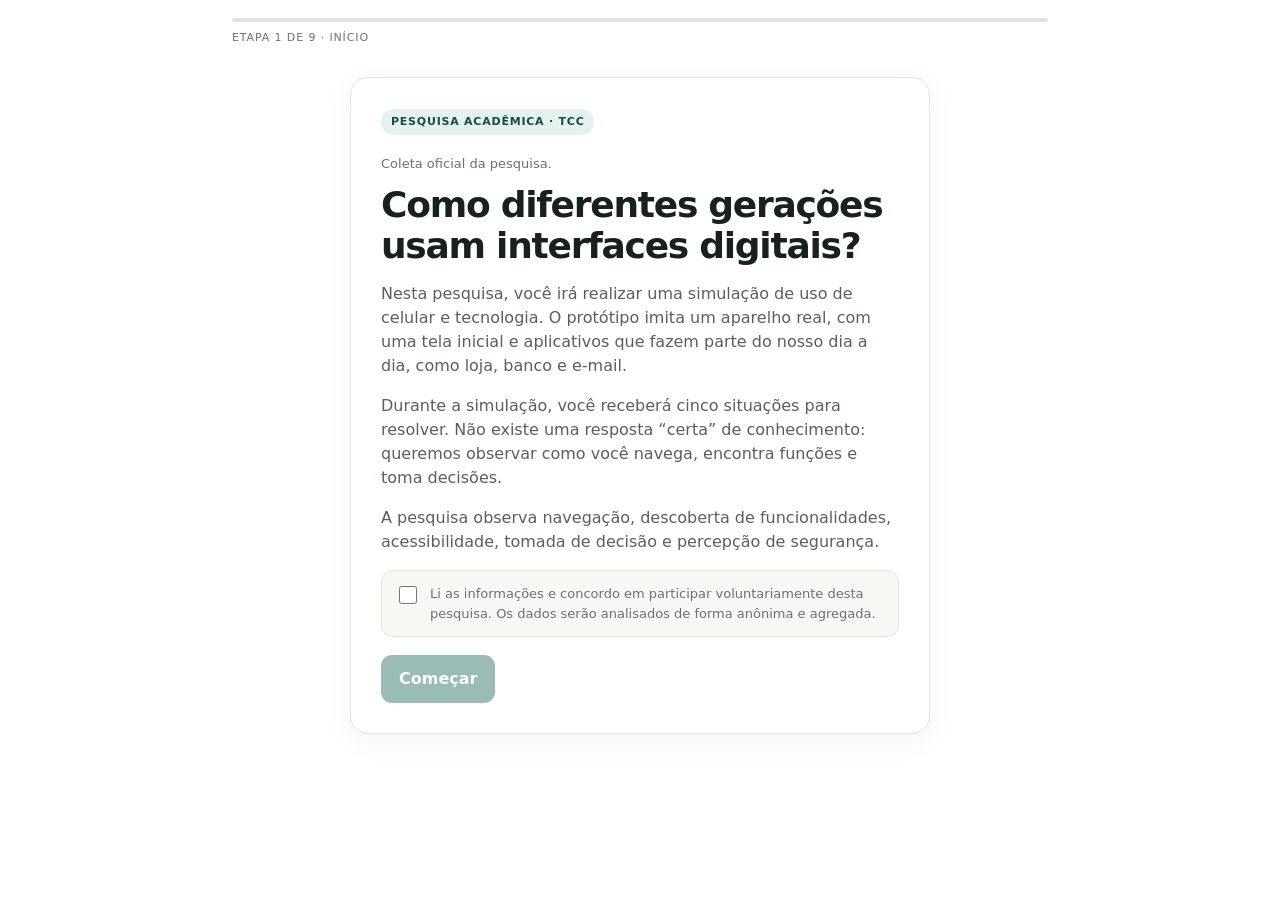
==== commit 8efd5577: "v1.0.6: inclusao de novos eventos gtm" ====
--- a/index.html
+++ b/index.html
@@ -12,8 +12,21 @@
         display: none;
       }
     </style>
+
+    <!-- Google Tag Manager -->
+    <script>(function(w,d,s,l,i){w[l]=w[l]||[];w[l].push({'gtm.start':
+    new Date().getTime(),event:'gtm.js'});var f=d.getElementsByTagName(s)[0],
+    j=d.createElement(s),dl=l!='dataLayer'?'&l='+l:'';j.async=true;j.src=
+    'https://www.googletagmanager.com/gtm.js?id='+i+dl;f.parentNode.insertBefore(j,f);
+    })(window,document,'script','dataLayer','GTM-TCQZM9PZ');</script>
+    <!-- End Google Tag Manager -->
   </head>
   <body>
+    <!-- Google Tag Manager (noscript) -->
+    <noscript><iframe src="https://www.googletagmanager.com/ns.html?id=GTM-TCQZM9PZ"
+    height="0" width="0" style="display:none;visibility:hidden"></iframe></noscript>
+    <!-- End Google Tag Manager (noscript) -->
+
     <div class="app">
       <header class="top">
         <div class="progress"><i id="progressBar"></i></div>
@@ -23,6 +36,7 @@
         <section class="step active" data-step="welcome">
           <div class="card">
             <span class="eyebrow">Pesquisa acadêmica · TCC</span>
+            <p id="studyModeNotice" class="fine" style="margin:5px 0 10px"></p>
             <h1>Como diferentes gerações usam interfaces digitais?</h1>
             <p class="lead">
               Nesta pesquisa, você irá realizar uma simulação de uso de celular
@@ -370,12 +384,93 @@
 
     <script>
       window.dataLayer = window.dataLayer || [];
+
+      // O GTM preserva o último valor de cada chave na camada de dados.
+      // Limpamos os campos de eventos anteriores no MESMO push do evento atual,
+      // evitando que uma tag leia, por exemplo, o produto de um erro anterior.
+      // Não mexemos nas chaves internas do GTM (gtm.*, event, etc.).
+      const camposDeRastreamento = [
+        "faixa_etaria", "afinidade_tecnologica", "step_name", "step_atual",
+        "task", "app", "item", "produto", "motivo", "desafio",
+        "tempo_segundos", "erros", "usou_recuperacao", "fonte_encontrada",
+        "cliques_isca", "filtros_aplicados", "produto_errado", "usou_copia_cola",
+        "falsos_positivos", "resposta_sem_ajuda", "resposta_conforto",
+        "resposta_encontrou_funcoes", "resposta_seguranca",
+        "tempo_total_segundos", "tempo_medio_segundos", "desafios_pulados",
+        "desafios_concluidos", "tempo_d1_segundos", "tempo_d2_segundos",
+        "tempo_d3_segundos", "tempo_d4_segundos", "tempo_d5_segundos",
+        "id_usuario", "id_participacao", "tipo_coleta",
+        "total_erros_produto", "total_cliques_distratores"
+      ];
+      const camposLimpos = Object.fromEntries(
+        camposDeRastreamento.map(campo => [campo, undefined])
+      );
+
+      // A URL normal é a coleta oficial. Para testes use ?coleta=teste.
+      // O modo de depuração (?debug=verdade) também é sempre classificado como teste.
+      const parametrosColeta = new URLSearchParams(window.location.search);
+      const tipoColeta = parametrosColeta.get("coleta") === "teste" ||
+        parametrosColeta.get("debug") === "verdade" ? "teste" : "oficial";
+
+      function novoIdAleatorio() {
+        if (window.crypto && typeof window.crypto.randomUUID === "function") {
+          return window.crypto.randomUUID();
+        }
+        // Alternativa para navegadores antigos: sem informação pessoal.
+        const bytes = new Uint8Array(16);
+        if (window.crypto && window.crypto.getRandomValues) window.crypto.getRandomValues(bytes);
+        else for (let i = 0; i < bytes.length; i++) bytes[i] = Math.floor(Math.random() * 256);
+        return Array.from(bytes, b => b.toString(16).padStart(2, "0")).join("");
+      }
+
+      function obterIdUsuario() {
+        // Identifica ESTE navegador, não prova a identidade de uma pessoa.
+        try {
+          const chave = "tcc_id_usuario_v1";
+          let id = localStorage.getItem(chave);
+          if (!id) {
+            id = novoIdAleatorio();
+            localStorage.setItem(chave, id);
+          }
+          return id;
+        } catch (erro) {
+          // Navegadores que bloqueiam armazenamento ainda podem concluir o estudo.
+          return novoIdAleatorio();
+        }
+      }
+
+      function iniciarParticipacao() {
+        state.idUsuario = obterIdUsuario();
+        state.idParticipacao = novoIdAleatorio();
+        state.startedAt = Date.now();
+        state.totalErrosProduto = 0;
+        state.totalCliquesDistratores = 0;
+        state.resultadoEnviado = false;
+      }
+
       function track(event, params = {}) {
-        window.dataLayer.push({ event, ...params });
-        console.log("[dataLayer]", event, params);
+        const eventosPesquisa = ["wrong_product", "decoy_click", "study_result", "survey_complete"];
+        if (state.idParticipacao && event === "wrong_product") state.totalErrosProduto++;
+        if (state.idParticipacao && event === "decoy_click") state.totalCliquesDistratores++;
+        const dados = eventosPesquisa.includes(event)
+          ? {
+              faixa_etaria: state.faixa,
+              id_usuario: state.idUsuario,
+              id_participacao: state.idParticipacao,
+              tipo_coleta: tipoColeta,
+              ...params
+            }
+          : params;
+        window.dataLayer.push({ ...camposLimpos, ...dados, event });
+        console.log("[dataLayer]", event, dados);
       }
       const state = {
         startedAt: Date.now(),
+        idUsuario: null,
+        idParticipacao: null,
+        totalErrosProduto: 0,
+        totalCliquesDistratores: 0,
+        resultadoEnviado: false,
         category: "Todos",
         faixa: null,
         afinidade: null,
@@ -400,6 +495,10 @@
         d5: { start: 0, end: 0, falsePositive: 0, skipped: false },
         answers: [],
       };
+      document.getElementById("studyModeNotice").textContent = tipoColeta === "teste"
+        ? "Modo de teste — os eventos desta participação serão identificados como teste."
+        : "Coleta oficial da pesquisa.";
+
       const steps = [
         "welcome",
         "profile",
@@ -527,7 +626,10 @@
           (e) =>
             (document.getElementById("start").disabled = !e.target.checked),
         );
-      document.getElementById("start").onclick = () => showStep("profile");
+      document.getElementById("start").onclick = () => {
+        iniciarParticipacao();
+        showStep("profile");
+      };
       document.querySelectorAll(".choices").forEach((group) =>
         group.querySelectorAll(".choice").forEach(
           (btn) =>
@@ -1170,15 +1272,18 @@
         ),
       );
       document.getElementById("finish").onclick = () => {
+        // Evita envios acidentais duplicados do botão, sem bloquear novos testes.
+        if (state.resultadoEnviado) return;
+        if (!state.idParticipacao) iniciarParticipacao();
+        state.resultadoEnviado = true;
+        // Parâmetros simples: o GTM consegue ler cada resposta diretamente.
         const payload = {
           faixa_etaria: state.faixa,
           afinidade_tecnologica: state.afinidade,
-          respostas: {
-            concluiu_todos: state.answers[0],
-            confortavel: state.answers[1],
-            encontrou_funcoes: state.answers[2],
-            sentiu_seguranca: state.answers[3],
-          },
+          resposta_sem_ajuda: state.answers[0],
+          resposta_conforto: state.answers[1],
+          resposta_encontrou_funcoes: state.answers[2],
+          resposta_seguranca: state.answers[3],
         };
         track("survey_complete", payload);
         const orderMetrics = ["d1", "d2", "d3", "d4", "d5"];
@@ -1187,10 +1292,27 @@
           (k) => state[k].skipped,
         ).length;
         const fmt = ms => { const sec=Math.max(0,Math.round(ms/1000)); return `${Math.floor(sec/60)} min ${sec%60} s`; };
-        const tempos = orderMetrics.filter(k=>state[k].start && state[k].end).map(k=>state[k].end-state[k].start);
+        const tempos = orderMetrics.filter(k=>!state[k].skipped && state[k].start && state[k].end).map(k=>state[k].end-state[k].start);
         const media = tempos.length ? tempos.reduce((a,b)=>a+b,0)/tempos.length : 0;
+        track("study_result", {
+          faixa_etaria: state.faixa,
+          tempo_total_segundos: Math.round(
+            (Date.now() - state.startedAt) / 1000
+          ),
+          tempo_medio_segundos: Math.round(media / 1000),
+          desafios_pulados: pulados,
+          desafios_concluidos: concluidos,
+          total_erros_produto: state.totalErrosProduto,
+          total_cliques_distratores: state.totalCliquesDistratores,
+          // null = desafio pulado ou não concluído
+          tempo_d1_segundos: (!state.d1.skipped && state.d1.end) ? Math.round((state.d1.end - state.d1.start)/1000) : null,
+          tempo_d2_segundos: (!state.d2.skipped && state.d2.end) ? Math.round((state.d2.end - state.d2.start)/1000) : null,
+          tempo_d3_segundos: (!state.d3.skipped && state.d3.end) ? Math.round((state.d3.end - state.d3.start)/1000) : null,
+          tempo_d4_segundos: (!state.d4.skipped && state.d4.end) ? Math.round((state.d4.end - state.d4.start)/1000) : null,
+          tempo_d5_segundos: (!state.d5.skipped && state.d5.end) ? Math.round((state.d5.end - state.d5.start)/1000) : null
+        });
         const detalhes = orderMetrics.map(k => `<li>${labels[k]}: ${state[k].skipped ? "pulado" : state[k].end ? fmt(state[k].end-state[k].start) : "não concluído"}</li>`).join("");
-        document.getElementById("resultStats").innerHTML = `<div class="success"><b>Resultado registrado.</b><br><span style="font-size:12px">Desafios concluídos: ${concluidos} · Desafios pulados: ${pulados}</span></div><div class="checkout-card" style="margin-top:12px"><h3>Métricas da sessão</h3><p><b>Tempo total:</b> ${fmt(Date.now()-state.startedAt)}</p><p><b>Tempo médio por desafio concluído:</b> ${fmt(media)}</p><p><b>Desafios pulados:</b> ${pulados} de 5</p><details><summary>Tempo em cada desafio</summary><ul>${detalhes}</ul></details></div><p class="fine">Métricas calculadas nesta sessão de teste.</p>`;
+        document.getElementById("resultStats").innerHTML = `<div class="success"><b>Resultado registrado.</b><br><span style="font-size:12px">Desafios concluídos: ${concluidos} · Desafios pulados: ${pulados}</span></div><div class="checkout-card" style="margin-top:12px"><h3>Métricas da sessão</h3><p><b>Tempo total:</b> ${fmt(Date.now()-state.startedAt)}</p><p><b>Tempo médio por desafio concluído:</b> ${fmt(media)}</p><p><b>Desafios pulados:</b> ${pulados} de 5</p><details><summary>Tempo em cada desafio</summary><ul>${detalhes}</ul></details></div><p class="fine">Métricas calculadas nesta participação (${tipoColeta === "teste" ? "teste" : "coleta oficial"}).</p>`;
         showStep("result");
         setTimeout(() => window.scrollTo({ top: 0, behavior: "smooth" }), 50);
       };
@@ -1213,6 +1335,7 @@
         const aliases = { "1":"d1", "2":"d2", "3":"d3", "4":"d4", "5":"d5", d1:"d1", d2:"d2", d3:"d3", d4:"d4", d5:"d5", avaliacao:"sus", sus:"sus", concluido:"result", result:"result" };
         let target = aliases[desafio] || aliases[etapa] || (steps.includes(etapa) ? etapa : null);
         if (!target) target = "welcome";
+        iniciarParticipacao();
         state.faixa = state.faixa || "18-29"; state.afinidade = state.afinidade || "media";
         if (["d1","d2","d3","d4","d5"].includes(target)) { showStep(target); if(target==="d1") { setHomeView("vitrineView"); renderOrbitaLogin(); } if(target==="d2") { setHomeView("vitrineView"); state.logged=true; renderOrbitaHome(); openAccount(); } if(target==="d3") { setHomeView("vitrineView"); state.logged=true; renderOrbitaHome(); } if(target==="d4") { setHomeView("bancoView"); renderBank(); renderPix(); } if(target==="d5") { setHomeView("emailView"); renderMail(); } }
         else showStep(target);
